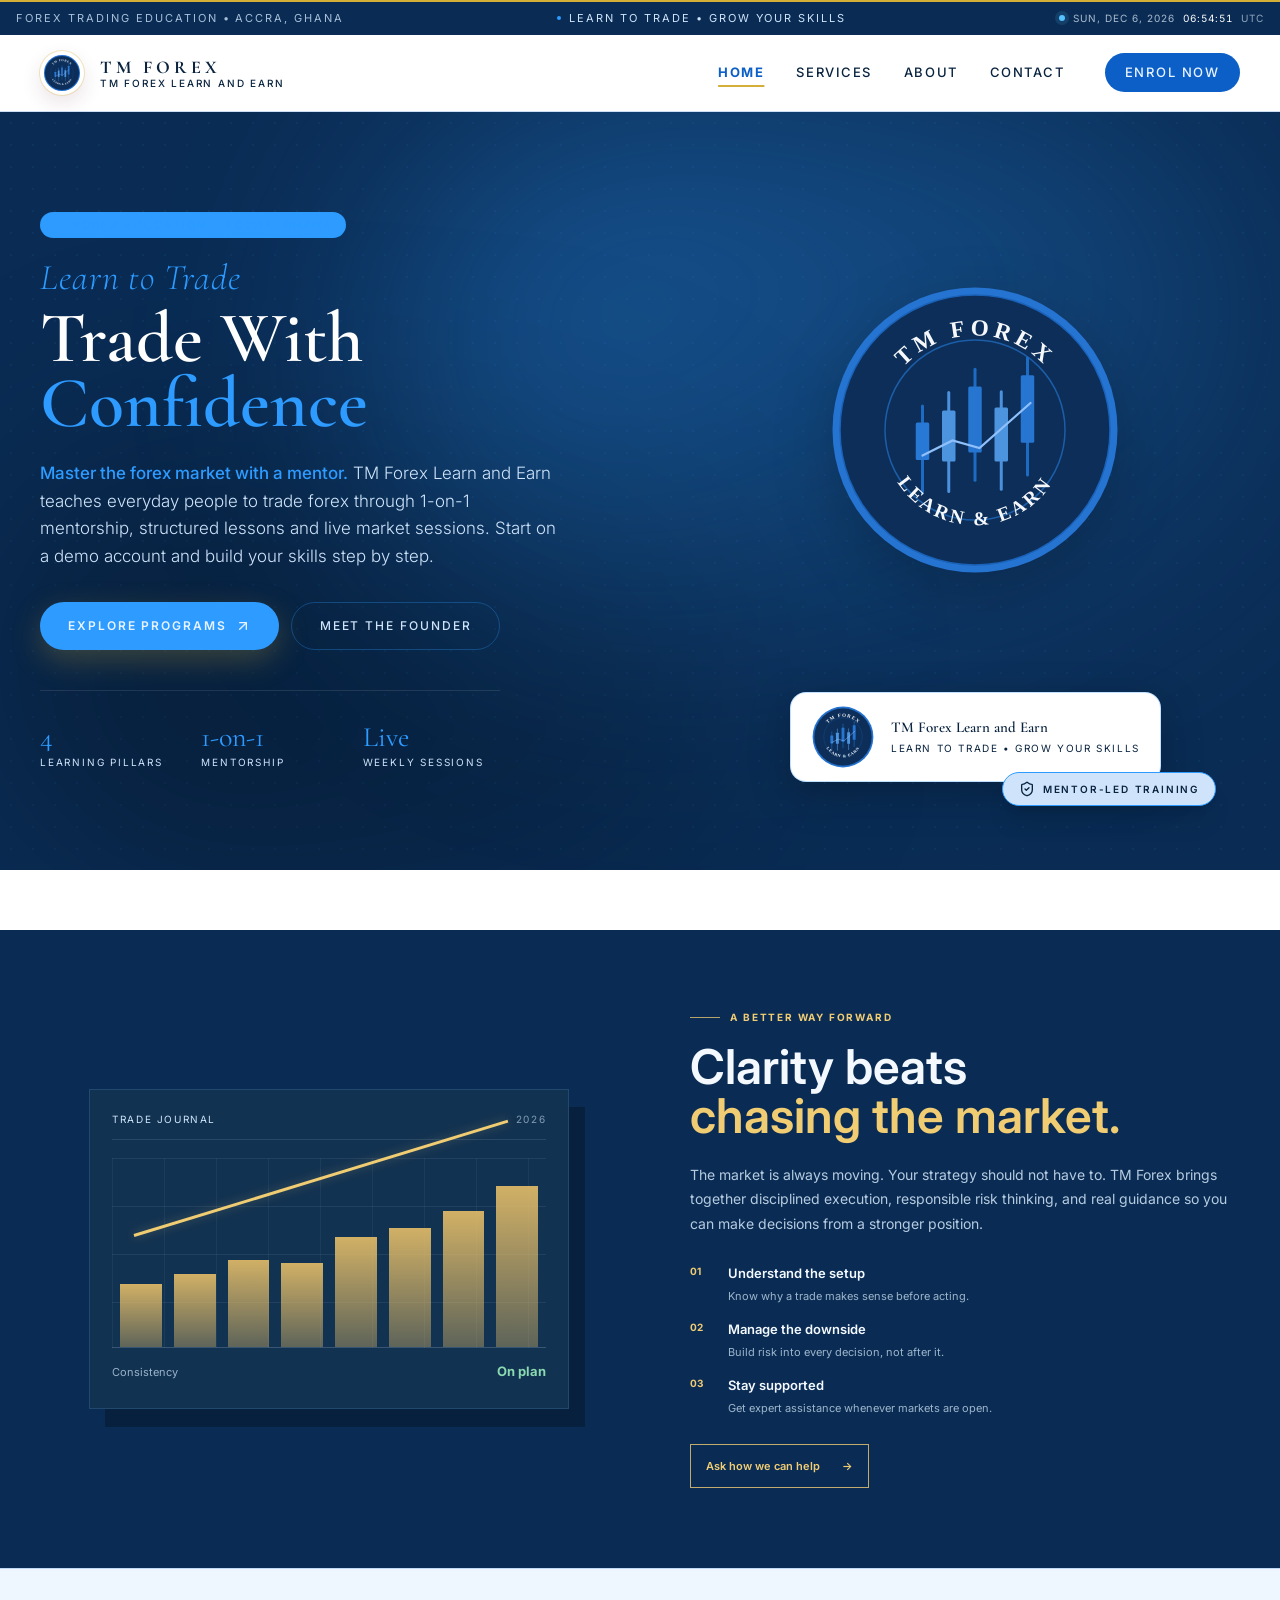
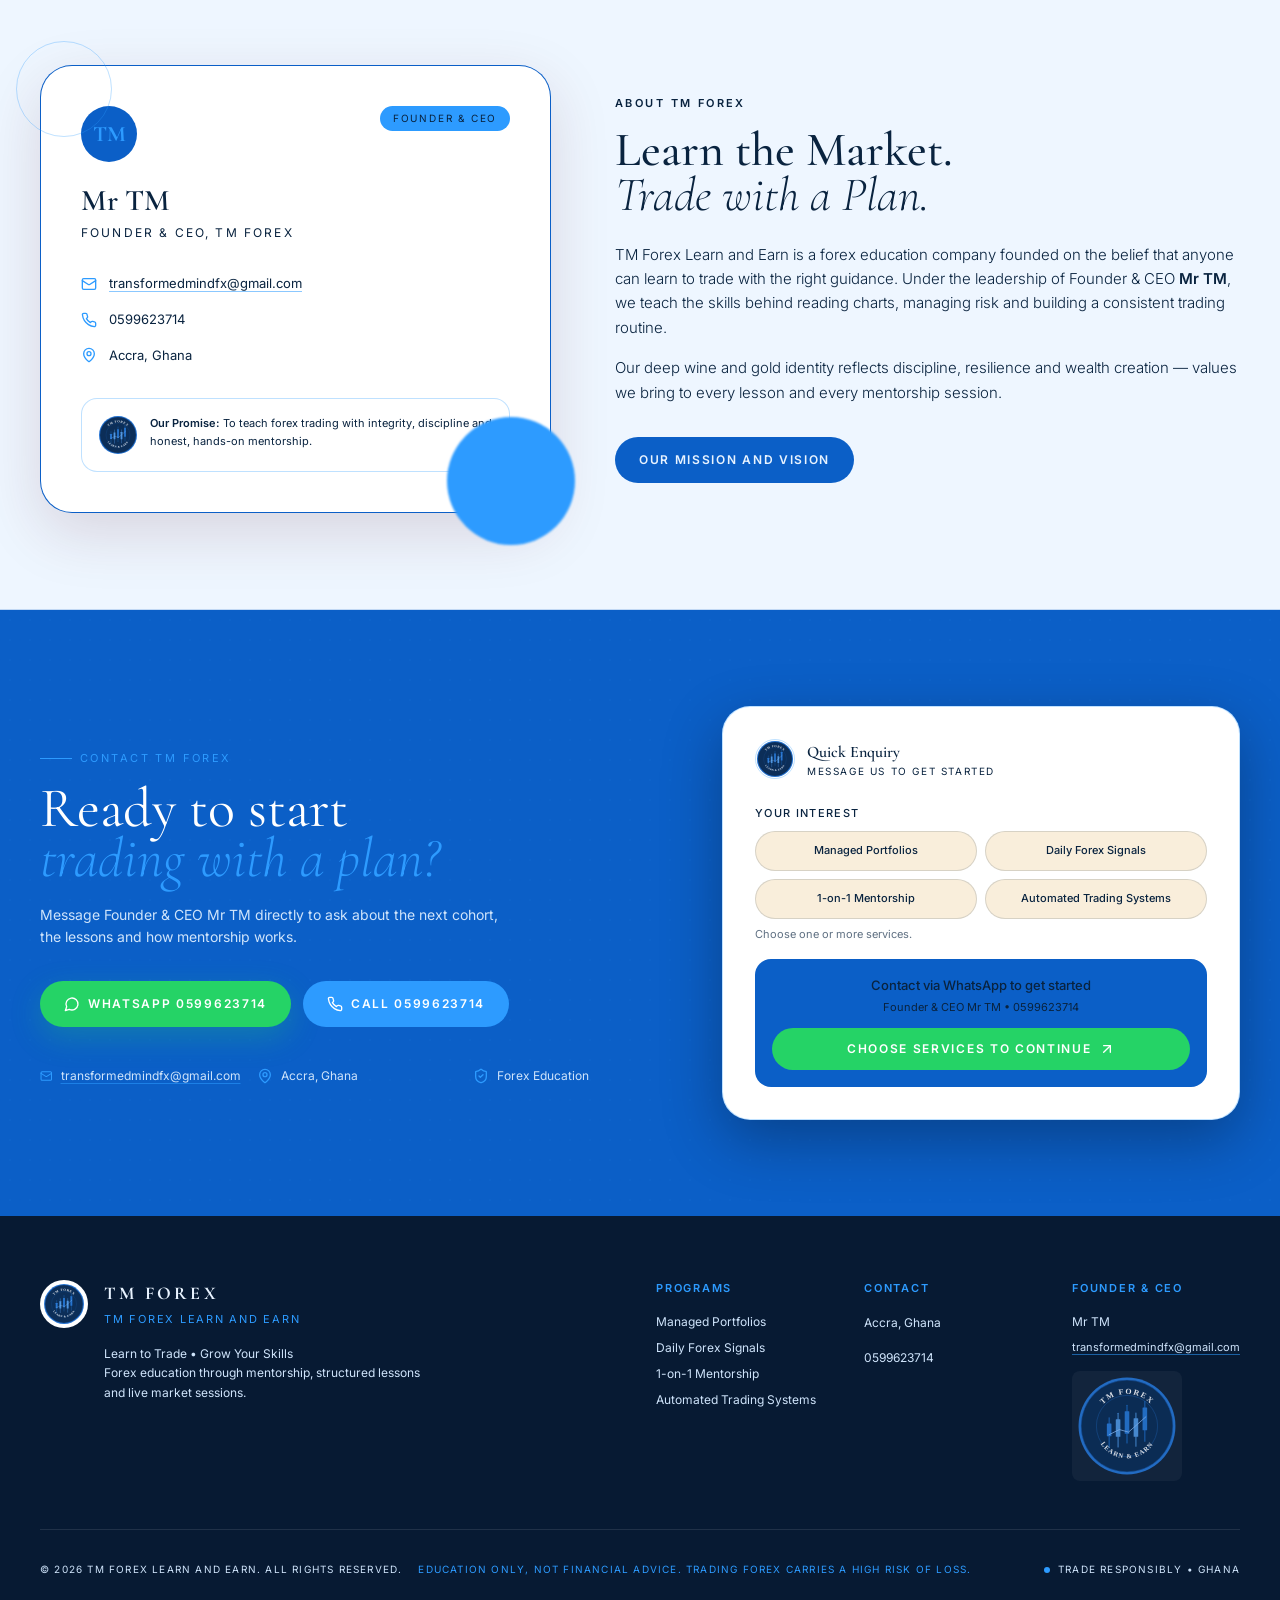
==== index.html @ 9e7fcdd7 "Add files via upload" ====
<!DOCTYPE html>
<html lang="en">
<head>
  <meta charset="UTF-8">
  <meta name="viewport" content="width=device-width, initial-scale=1">
  <title>TM Forex Learn and Earn | Forex Trading Education</title>
  <style>*,:after,:before{--tw-border-spacing-x:0;--tw-border-spacing-y:0;--tw-translate-x:0;--tw-translate-y:0;--tw-rotate:0;--tw-skew-x:0;--tw-skew-y:0;--tw-scale-x:1;--tw-scale-y:1;--tw-pan-x: ;--tw-pan-y: ;--tw-pinch-zoom: ;--tw-scroll-snap-strictness:proximity;--tw-gradient-from-position: ;--tw-gradient-via-position: ;--tw-gradient-to-position: ;--tw-ordinal: ;--tw-slashed-zero: ;--tw-numeric-figure: ;--tw-numeric-spacing: ;--tw-numeric-fraction: ;--tw-ring-inset: ;--tw-ring-offset-width:0px;--tw-ring-offset-color:#fff;--tw-ring-color:rgba(59,130,246,.5);--tw-ring-offset-shadow:0 0 #0000;--tw-ring-shadow:0 0 #0000;--tw-shadow:0 0 #0000;--tw-shadow-colored:0 0 #0000;--tw-blur: ;--tw-brightness: ;--tw-contrast: ;--tw-grayscale: ;--tw-hue-rotate: ;--tw-invert: ;--tw-saturate: ;--tw-sepia: ;--tw-drop-shadow: ;--tw-backdrop-blur: ;--tw-backdrop-brightness: ;--tw-backdrop-contrast: ;--tw-backdrop-grayscale: ;--tw-backdrop-hue-rotate: ;--tw-backdrop-invert: ;--tw-backdrop-opacity: ;--tw-backdrop-saturate: ;--tw-backdrop-sepia: ;--tw-contain-size: ;--tw-contain-layout: ;--tw-contain-paint: ;--tw-contain-style: }::backdrop{--tw-border-spacing-x:0;--tw-border-spacing-y:0;--tw-translate-x:0;--tw-translate-y:0;--tw-rotate:0;--tw-skew-x:0;--tw-skew-y:0;--tw-scale-x:1;--tw-scale-y:1;--tw-pan-x: ;--tw-pan-y: ;--tw-pinch-zoom: ;--tw-scroll-snap-strictness:proximity;--tw-gradient-from-position: ;--tw-gradient-via-position: ;--tw-gradient-to-position: ;--tw-ordinal: ;--tw-slashed-zero: ;--tw-numeric-figure: ;--tw-numeric-spacing: ;--tw-numeric-fraction: ;--tw-ring-inset: ;--tw-ring-offset-width:0px;--tw-ring-offset-color:#fff;--tw-ring-color:rgba(59,130,246,.5);--tw-ring-offset-shadow:0 0 #0000;--tw-ring-shadow:0 0 #0000;--tw-shadow:0 0 #0000;--tw-shadow-colored:0 0 #0000;--tw-blur: ;--tw-brightness: ;--tw-contrast: ;--tw-grayscale: ;--tw-hue-rotate: ;--tw-invert: ;--tw-saturate: ;--tw-sepia: ;--tw-drop-shadow: ;--tw-backdrop-blur: ;--tw-backdrop-brightness: ;--tw-backdrop-contrast: ;--tw-backdrop-grayscale: ;--tw-backdrop-hue-rotate: ;--tw-backdrop-invert: ;--tw-backdrop-opacity: ;--tw-backdrop-saturate: ;--tw-backdrop-sepia: ;--tw-contain-size: ;--tw-contain-layout: ;--tw-contain-paint: ;--tw-contain-style: }/*! tailwindcss v3.4.18 | MIT License | https://tailwindcss.com*/*,:after,:before{box-sizing:border-box;border:0 solid #e5e7eb}:after,:before{--tw-content:""}:host,html{line-height:1.5;-webkit-text-size-adjust:100%;-moz-tab-size:4;-o-tab-size:4;tab-size:4;font-family:ui-sans-serif,system-ui,sans-serif,Apple Color Emoji,Segoe UI Emoji,Segoe UI Symbol,Noto Color Emoji;font-feature-settings:normal;font-variation-settings:normal;-webkit-tap-highlight-color:transparent}body{line-height:inherit}hr{height:0;color:inherit;border-top-width:1px}abbr:where([title]){-webkit-text-decoration:underline dotted;text-decoration:underline dotted}h1,h2,h3,h4,h5,h6{font-size:inherit;font-weight:inherit}a{color:inherit;text-decoration:inherit}b,strong{font-weight:bolder}code,kbd,pre,samp{font-family:ui-monospace,SFMono-Regular,Menlo,Monaco,Consolas,Liberation Mono,Courier New,monospace;font-feature-settings:normal;font-variation-settings:normal;font-size:1em}small{font-size:80%}sub,sup{font-size:75%;line-height:0;position:relative;vertical-align:baseline}sub{bottom:-.25em}sup{top:-.5em}table{text-indent:0;border-color:inherit;border-collapse:collapse}button,input,optgroup,select,textarea{font-family:inherit;font-feature-settings:inherit;font-variation-settings:inherit;font-size:100%;font-weight:inherit;line-height:inherit;letter-spacing:inherit;color:inherit;margin:0;padding:0}button,select{text-transform:none}button,input:where([type=button]),input:where([type=reset]),input:where([type=submit]){-webkit-appearance:button;background-color:transparent;background-image:none}:-moz-focusring{outline:auto}:-moz-ui-invalid{box-shadow:none}progress{vertical-align:baseline}::-webkit-inner-spin-button,::-webkit-outer-spin-button{height:auto}[type=search]{-webkit-appearance:textfield;outline-offset:-2px}::-webkit-search-decoration{-webkit-appearance:none}::-webkit-file-upload-button{-webkit-appearance:button;font:inherit}summary{display:list-item}blockquote,dd,dl,figure,h1,h2,h3,h4,h5,h6,hr,p,pre{margin:0}fieldset{margin:0}fieldset,legend{padding:0}menu,ol,ul{list-style:none;margin:0;padding:0}dialog{padding:0}textarea{resize:vertical}input::-moz-placeholder,textarea::-moz-placeholder{opacity:1;color:#9ca3af}input::placeholder,textarea::placeholder{opacity:1;color:#9ca3af}[role=button],button{cursor:pointer}:disabled{cursor:default}audio,canvas,embed,iframe,img,object,svg,video{display:block;vertical-align:middle}img,video{max-width:100%;height:auto}[hidden]:where(:not([hidden=until-found])){display:none}.container{width:100%}@media (min-width:640px){.container{max-width:640px}}@media (min-width:768px){.container{max-width:768px}}@media (min-width:1024px){.container{max-width:1024px}}@media (min-width:1280px){.container{max-width:1280px}}@media (min-width:1536px){.container{max-width:1536px}}.pointer-events-none{pointer-events:none}.absolute{position:absolute}.relative{position:relative}.sticky{position:sticky}.inset-0{inset:0}.inset-\[18px\]{inset:18px}.inset-\[36px\]{inset:36px}.inset-\[56px\]{inset:56px}.inset-\[60px\]{inset:60px}.-bottom-6{bottom:-1.5rem}.-bottom-8{bottom:-2rem}.-left-6{left:-1.5rem}.-right-2{right:-.5rem}.-right-6{right:-1.5rem}.-top-6{top:-1.5rem}.bottom-0{bottom:0}.left-0{left:0}.right-0{right:0}.right-7{right:1.75rem}.top-0{top:0}.top-7{top:1.75rem}.z-50{z-index:50}.order-1{order:1}.order-2{order:2}.col-span-2{grid-column:span 2/span 2}.mx-auto{margin-left:auto;margin-right:auto}.mb-14{margin-bottom:3.5rem}.mb-3{margin-bottom:.75rem}.mb-4{margin-bottom:1rem}.mb-6{margin-bottom:1.5rem}.ml-2{margin-left:.5rem}.mt-0\.5{margin-top:.125rem}.mt-1{margin-top:.25rem}.mt-10{margin-top:2.5rem}.mt-12{margin-top:3rem}.mt-2{margin-top:.5rem}.mt-3{margin-top:.75rem}.mt-4{margin-top:1rem}.mt-5{margin-top:1.25rem}.mt-6{margin-top:1.5rem}.mt-8{margin-top:2rem}.mt-\[2px\]{margin-top:2px}.block{display:block}.inline-block{display:inline-block}.flex{display:flex}.inline-flex{display:inline-flex}.grid{display:grid}.hidden{display:none}.h-1{height:.25rem}.h-1\.5{height:.375rem}.h-10{height:2.5rem}.h-11{height:2.75rem}.h-12{height:3rem}.h-14{height:3.5rem}.h-24{height:6rem}.h-3{height:.75rem}.h-32{height:8rem}.h-4{height:1rem}.h-6{height:1.5rem}.h-8{height:2rem}.h-\[1\.5px\]{height:1.5px}.h-\[1px\]{height:1px}.h-\[300px\]{height:300px}.h-\[56px\]{height:56px}.h-\[60\%\]{height:60%}.h-\[64px\]{height:64px}.h-\[70\%\]{height:70%}.h-\[76px\]{height:76px}.h-auto{height:auto}.h-full{height:100%}.min-h-screen{min-height:100vh}.w-1{width:.25rem}.w-1\.5{width:.375rem}.w-10{width:2.5rem}.w-11{width:2.75rem}.w-12{width:3rem}.w-14{width:3.5rem}.w-24{width:6rem}.w-3{width:.75rem}.w-32{width:8rem}.w-4{width:1rem}.w-6{width:1.5rem}.w-8{width:2rem}.w-\[110px\]{width:110px}.w-\[300px\]{width:300px}.w-\[56px\]{width:56px}.w-\[60\%\]{width:60%}.w-\[64px\]{width:64px}.w-\[70\%\]{width:70%}.w-full{width:100%}.max-w-\[1280px\]{max-width:1280px}.max-w-\[320px\]{max-width:320px}.max-w-\[380px\]{max-width:380px}.max-w-\[460px\]{max-width:460px}.max-w-\[480px\]{max-width:480px}.max-w-\[520px\]{max-width:520px}.shrink-0{flex-shrink:0}.grow{flex-grow:1}.-translate-y-\[4px\]{--tw-translate-y:-4px}.-translate-y-\[4px\],.translate-y-\[4px\]{transform:translate(var(--tw-translate-x),var(--tw-translate-y)) rotate(var(--tw-rotate)) skewX(var(--tw-skew-x)) skewY(var(--tw-skew-y)) scaleX(var(--tw-scale-x)) scaleY(var(--tw-scale-y))}.translate-y-\[4px\]{--tw-translate-y:4px}.-rotate-45{--tw-rotate:-45deg}.-rotate-45,.rotate-45{transform:translate(var(--tw-translate-x),var(--tw-translate-y)) rotate(var(--tw-rotate)) skewX(var(--tw-skew-x)) skewY(var(--tw-skew-y)) scaleX(var(--tw-scale-x)) scaleY(var(--tw-scale-y))}.rotate-45{--tw-rotate:45deg}.transform{transform:translate(var(--tw-translate-x),var(--tw-translate-y)) rotate(var(--tw-rotate)) skewX(var(--tw-skew-x)) skewY(var(--tw-skew-y)) scaleX(var(--tw-scale-x)) scaleY(var(--tw-scale-y))}.grid-cols-1{grid-template-columns:repeat(1,minmax(0,1fr))}.grid-cols-2{grid-template-columns:repeat(2,minmax(0,1fr))}.grid-cols-3{grid-template-columns:repeat(3,minmax(0,1fr))}.flex-col{flex-direction:column}.flex-wrap{flex-wrap:wrap}.items-start{align-items:flex-start}.items-center{align-items:center}.justify-center{justify-content:center}.justify-between{justify-content:space-between}.gap-1{gap:.25rem}.gap-10{gap:2.5rem}.gap-12{gap:3rem}.gap-2{gap:.5rem}.gap-3{gap:.75rem}.gap-4{gap:1rem}.gap-5{gap:1.25rem}.gap-6{gap:1.5rem}.gap-8{gap:2rem}.gap-x-4{-moz-column-gap:1rem;column-gap:1rem}.gap-y-2{row-gap:.5rem}.space-y-2>:not([hidden])~:not([hidden]){--tw-space-y-reverse:0;margin-top:calc(.5rem*(1 - var(--tw-space-y-reverse)));margin-bottom:calc(.5rem*var(--tw-space-y-reverse))}.space-y-4>:not([hidden])~:not([hidden]){--tw-space-y-reverse:0;margin-top:calc(1rem*(1 - var(--tw-space-y-reverse)));margin-bottom:calc(1rem*var(--tw-space-y-reverse))}.overflow-hidden{overflow:hidden}.break-all{word-break:break-all}.rounded-\[16px\]{border-radius:16px}.rounded-\[28px\]{border-radius:28px}.rounded-\[31px\]{border-radius:31px}.rounded-\[32px\]{border-radius:32px}.rounded-\[8px\]{border-radius:8px}.rounded-full{border-radius:9999px}.border{border-width:1px}.border-y{border-top-width:1px}.border-b,.border-y{border-bottom-width:1px}.border-t{border-top-width:1px}.border-dashed{border-style:dashed}.border-\[\#5C1A2A\]\/10{border-color:rgba(92,26,42,.1)}.border-\[\#5C1A2A\]\/15{border-color:rgba(92,26,42,.15)}.border-\[\#5C1A2A\]\/5{border-color:rgba(92,26,42,.05)}.border-\[\#D4AF37\]\/10{border-color:rgba(212,175,55,.1)}.border-\[\#D4AF37\]\/15{border-color:rgba(212,175,55,.15)}.border-\[\#D4AF37\]\/20{border-color:rgba(212,175,55,.2)}.border-\[\#D4AF37\]\/30{border-color:rgba(212,175,55,.3)}.border-white\/10{border-color:hsla(0,0%,100%,.1)}.bg-\[\#14070A\]{--tw-bg-opacity:1;background-color:rgb(20 7 10/var(--tw-bg-opacity,1))}.bg-\[\#1A080C\]{--tw-bg-opacity:1;background-color:rgb(26 8 12/var(--tw-bg-opacity,1))}.bg-\[\#25D366\]{--tw-bg-opacity:1;background-color:rgb(37 211 102/var(--tw-bg-opacity,1))}.bg-\[\#5C1A2A\]{--tw-bg-opacity:1;background-color:rgb(92 26 42/var(--tw-bg-opacity,1))}.bg-\[\#5C1A2A\]\/\[0\.04\]{background-color:rgba(92,26,42,.04)}.bg-\[\#D4AF37\]{--tw-bg-opacity:1;background-color:rgb(212 175 55/var(--tw-bg-opacity,1))}.bg-\[\#D4AF37\]\/10{background-color:rgba(212,175,55,.1)}.bg-\[\#D4AF37\]\/15{background-color:rgba(212,175,55,.15)}.bg-\[\#F9EEDB\]{--tw-bg-opacity:1;background-color:rgb(249 238 219/var(--tw-bg-opacity,1))}.bg-\[\#F9EEDB\]\/60{background-color:hsla(38,71%,92%,.6)}.bg-\[\#FFFBF5\]{--tw-bg-opacity:1;background-color:rgb(255 251 245/var(--tw-bg-opacity,1))}.bg-\[\#FFFBF5\]\/90{background-color:rgba(255,251,245,.9)}.bg-transparent{background-color:transparent}.bg-white{--tw-bg-opacity:1;background-color:rgb(255 255 255/var(--tw-bg-opacity,1))}.bg-white\/5{background-color:hsla(0,0%,100%,.05)}.bg-gradient-to-b{background-image:linear-gradient(to bottom,var(--tw-gradient-stops))}.bg-gradient-to-br{background-image:linear-gradient(to bottom right,var(--tw-gradient-stops))}.bg-gradient-to-r{background-image:linear-gradient(to right,var(--tw-gradient-stops))}.bg-gradient-to-tr{background-image:linear-gradient(to top right,var(--tw-gradient-stops))}.from-\[\#D4AF37\]\/20{--tw-gradient-from:rgba(212,175,55,.2) var(--tw-gradient-from-position);--tw-gradient-to:rgba(212,175,55,0) var(--tw-gradient-to-position);--tw-gradient-stops:var(--tw-gradient-from),var(--tw-gradient-to)}.from-\[\#D4AF37\]\/50{--tw-gradient-from:rgba(212,175,55,.5) var(--tw-gradient-from-position);--tw-gradient-to:rgba(212,175,55,0) var(--tw-gradient-to-position);--tw-gradient-stops:var(--tw-gradient-from),var(--tw-gradient-to)}.from-black\/40{--tw-gradient-from:rgba(0,0,0,.4) var(--tw-gradient-from-position);--tw-gradient-to:transparent var(--tw-gradient-to-position);--tw-gradient-stops:var(--tw-gradient-from),var(--tw-gradient-to)}.via-\[\#5C1A2A\]\/10{--tw-gradient-to:rgba(92,26,42,0) var(--tw-gradient-to-position);--tw-gradient-stops:var(--tw-gradient-from),rgba(92,26,42,.1) var(--tw-gradient-via-position),var(--tw-gradient-to)}.to-\[\#D4AF37\]\/5{--tw-gradient-to:rgba(212,175,55,.05) var(--tw-gradient-to-position)}.to-transparent{--tw-gradient-to:transparent var(--tw-gradient-to-position)}.object-contain{-o-object-fit:contain;object-fit:contain}.p-1{padding:.25rem}.p-4{padding:1rem}.p-5{padding:1.25rem}.p-6{padding:1.5rem}.p-7{padding:1.75rem}.p-8{padding:2rem}.p-\[1px\]{padding:1px}.p-\[3px\]{padding:3px}.px-3{padding-left:.75rem;padding-right:.75rem}.px-4{padding-left:1rem;padding-right:1rem}.px-5{padding-left:1.25rem;padding-right:1.25rem}.px-6{padding-left:1.5rem;padding-right:1.5rem}.px-7{padding-left:1.75rem;padding-right:1.75rem}.py-1{padding-top:.25rem;padding-bottom:.25rem}.py-1\.5{padding-top:.375rem;padding-bottom:.375rem}.py-12{padding-top:3rem;padding-bottom:3rem}.py-16{padding-top:4rem;padding-bottom:4rem}.py-2{padding-top:.5rem;padding-bottom:.5rem}.py-2\.5{padding-top:.625rem;padding-bottom:.625rem}.py-20{padding-top:5rem;padding-bottom:5rem}.py-3{padding-top:.75rem;padding-bottom:.75rem}.py-3\.5{padding-top:.875rem;padding-bottom:.875rem}.py-6{padding-top:1.5rem;padding-bottom:1.5rem}.pt-2{padding-top:.5rem}.pt-8{padding-top:2rem}.text-left{text-align:left}.text-center{text-align:center}.font-\[Inter\]{font-family:Inter}.text-\[10px\]{font-size:10px}.text-\[11px\]{font-size:11px}.text-\[12px\]{font-size:12px}.text-\[13px\]{font-size:13px}.text-\[14px\]{font-size:14px}.text-\[15px\]{font-size:15px}.text-\[18px\]{font-size:18px}.text-\[20px\]{font-size:20px}.text-\[22px\]{font-size:22px}.text-\[26px\]{font-size:26px}.text-\[28px\]{font-size:28px}.text-\[30px\]{font-size:30px}.text-\[36px\]{font-size:36px}.text-\[38px\]{font-size:38px}.text-\[40px\]{font-size:40px}.text-\[44px\]{font-size:44px}.font-bold{font-weight:700}.font-light{font-weight:300}.font-medium{font-weight:500}.font-semibold{font-weight:600}.uppercase{text-transform:uppercase}.italic{font-style:italic}.leading-\[0\.95\]{line-height:.95}.leading-\[0\.9\]{line-height:.9}.leading-none{line-height:1}.leading-relaxed{line-height:1.625}.leading-tight{line-height:1.25}.tracking-\[0\.04em\]{letter-spacing:.04em}.tracking-\[0\.08em\]{letter-spacing:.08em}.tracking-\[0\.12em\]{letter-spacing:.12em}.tracking-\[0\.14em\]{letter-spacing:.14em}.tracking-\[0\.16em\]{letter-spacing:.16em}.tracking-\[0\.18em\]{letter-spacing:.18em}.tracking-\[0\.22em\]{letter-spacing:.22em}.tracking-wide{letter-spacing:.025em}.text-\[\#2B1116\]{--tw-text-opacity:1;color:rgb(43 17 22/var(--tw-text-opacity,1))}.text-\[\#5C1A2A\]{--tw-text-opacity:1;color:rgb(92 26 42/var(--tw-text-opacity,1))}.text-\[\#5C1A2A\]\/50{color:rgba(92,26,42,.5)}.text-\[\#5C1A2A\]\/60{color:rgba(92,26,42,.6)}.text-\[\#5C1A2A\]\/70{color:rgba(92,26,42,.7)}.text-\[\#5C1A2A\]\/80{color:rgba(92,26,42,.8)}.text-\[\#8A5A3A\]{--tw-text-opacity:1;color:rgb(138 90 58/var(--tw-text-opacity,1))}.text-\[\#D4AF37\]{--tw-text-opacity:1;color:rgb(212 175 55/var(--tw-text-opacity,1))}.text-\[\#E8D5B0\]{--tw-text-opacity:1;color:rgb(232 213 176/var(--tw-text-opacity,1))}.text-\[\#EADCC2\]{--tw-text-opacity:1;color:rgb(234 220 194/var(--tw-text-opacity,1))}.text-\[\#EADCC2\]\/60{color:hsla(39,49%,84%,.6)}.text-\[\#EADCC2\]\/70{color:hsla(39,49%,84%,.7)}.text-\[\#EADCC2\]\/80{color:hsla(39,49%,84%,.8)}.text-\[\#F5E6C8\]{--tw-text-opacity:1;color:rgb(245 230 200/var(--tw-text-opacity,1))}.text-\[\#FFFAF0\]{--tw-text-opacity:1;color:rgb(255 250 240/var(--tw-text-opacity,1))}.text-white{--tw-text-opacity:1;color:rgb(255 255 255/var(--tw-text-opacity,1))}.opacity-0{opacity:0}.opacity-80{opacity:.8}.opacity-90{opacity:.9}.opacity-\[0\.06\]{opacity:.06}.opacity-\[0\.07\]{opacity:.07}.shadow-\[0_0_0_1px_rgba\(212\2c 175\2c 55\2c 0\.3\)\2c 0_8px_20px_rgba\(92\2c 26\2c 42\2c 0\.12\)\]{--tw-shadow:0 0 0 1px rgba(212,175,55,.3),0 8px 20px rgba(92,26,42,.12);--tw-shadow-colored:0 0 0 1px var(--tw-shadow-color),0 8px 20px var(--tw-shadow-color);box-shadow:var(--tw-ring-offset-shadow,0 0 #0000),var(--tw-ring-shadow,0 0 #0000),var(--tw-shadow)}.shadow-\[0_10px_30px_rgba\(212\2c 175\2c 55\2c 0\.25\)\]{--tw-shadow:0 10px 30px rgba(212,175,55,.25);--tw-shadow-colored:0 10px 30px var(--tw-shadow-color);box-shadow:var(--tw-ring-offset-shadow,0 0 #0000),var(--tw-ring-shadow,0 0 #0000),var(--tw-shadow)}.shadow-\[0_10px_30px_rgba\(37\2c 211\2c 102\2c 0\.25\)\]{--tw-shadow:0 10px 30px rgba(37,211,102,.25);--tw-shadow-colored:0 10px 30px var(--tw-shadow-color);box-shadow:var(--tw-ring-offset-shadow,0 0 #0000),var(--tw-ring-shadow,0 0 #0000),var(--tw-shadow)}.shadow-\[0_12px_40px_rgba\(0\2c 0\2c 0\2c 0\.25\)\]{--tw-shadow:0 12px 40px rgba(0,0,0,.25);--tw-shadow-colored:0 12px 40px var(--tw-shadow-color);box-shadow:var(--tw-ring-offset-shadow,0 0 #0000),var(--tw-ring-shadow,0 0 #0000),var(--tw-shadow)}.shadow-\[0_20px_60px_rgba\(0\2c 0\2c 0\2c 0\.3\)\]{--tw-shadow:0 20px 60px rgba(0,0,0,.3);--tw-shadow-colored:0 20px 60px var(--tw-shadow-color);box-shadow:var(--tw-ring-offset-shadow,0 0 #0000),var(--tw-ring-shadow,0 0 #0000),var(--tw-shadow)}.shadow-\[0_20px_60px_rgba\(92\2c 26\2c 42\2c 0\.15\)\]{--tw-shadow:0 20px 60px rgba(92,26,42,.15);--tw-shadow-colored:0 20px 60px var(--tw-shadow-color);box-shadow:var(--tw-ring-offset-shadow,0 0 #0000),var(--tw-ring-shadow,0 0 #0000),var(--tw-shadow)}.shadow-\[0_20px_80px_rgba\(0\2c 0\2c 0\2c 0\.4\)\2c inset_0_0_0_1px_rgba\(212\2c 175\2c 55\2c 0\.3\)\]{--tw-shadow:0 20px 80px rgba(0,0,0,.4),inset 0 0 0 1px rgba(212,175,55,.3);--tw-shadow-colored:0 20px 80px var(--tw-shadow-color),inset 0 0 0 1px var(--tw-shadow-color);box-shadow:var(--tw-ring-offset-shadow,0 0 #0000),var(--tw-ring-shadow,0 0 #0000),var(--tw-shadow)}.shadow-\[0_8px_20px_rgba\(92\2c 26\2c 42\2c 0\.2\)\]{--tw-shadow:0 8px 20px rgba(92,26,42,.2);--tw-shadow-colored:0 8px 20px var(--tw-shadow-color)}.shadow-\[0_8px_20px_rgba\(92\2c 26\2c 42\2c 0\.2\)\],.shadow-xl{box-shadow:var(--tw-ring-offset-shadow,0 0 #0000),var(--tw-ring-shadow,0 0 #0000),var(--tw-shadow)}.shadow-xl{--tw-shadow:0 20px 25px -5px rgba(0,0,0,.1),0 8px 10px -6px rgba(0,0,0,.1);--tw-shadow-colored:0 20px 25px -5px var(--tw-shadow-color),0 8px 10px -6px var(--tw-shadow-color)}.ring{--tw-ring-offset-shadow:var(--tw-ring-inset) 0 0 0 var(--tw-ring-offset-width) var(--tw-ring-offset-color);--tw-ring-shadow:var(--tw-ring-inset) 0 0 0 calc(3px + var(--tw-ring-offset-width)) var(--tw-ring-color);box-shadow:var(--tw-ring-offset-shadow),var(--tw-ring-shadow),var(--tw-shadow,0 0 #0000)}.blur-\[100px\]{--tw-blur:blur(100px)}.blur-\[100px\],.blur-\[120px\]{filter:var(--tw-blur) var(--tw-brightness) var(--tw-contrast) var(--tw-grayscale) var(--tw-hue-rotate) var(--tw-invert) var(--tw-saturate) var(--tw-sepia) var(--tw-drop-shadow)}.blur-\[120px\]{--tw-blur:blur(120px)}.blur-\[1px\]{--tw-blur:blur(1px)}.blur-\[1px\],.blur-\[2px\]{filter:var(--tw-blur) var(--tw-brightness) var(--tw-contrast) var(--tw-grayscale) var(--tw-hue-rotate) var(--tw-invert) var(--tw-saturate) var(--tw-sepia) var(--tw-drop-shadow)}.blur-\[2px\]{--tw-blur:blur(2px)}.drop-shadow-\[0_8px_20px_rgba\(92\2c 26\2c 42\2c 0\.15\)\]{--tw-drop-shadow:drop-shadow(0 8px 20px rgba(92,26,42,.15));filter:var(--tw-blur) var(--tw-brightness) var(--tw-contrast) var(--tw-grayscale) var(--tw-hue-rotate) var(--tw-invert) var(--tw-saturate) var(--tw-sepia) var(--tw-drop-shadow)}.backdrop-blur-xl{--tw-backdrop-blur:blur(24px);backdrop-filter:var(--tw-backdrop-blur) var(--tw-backdrop-brightness) var(--tw-backdrop-contrast) var(--tw-backdrop-grayscale) var(--tw-backdrop-hue-rotate) var(--tw-backdrop-invert) var(--tw-backdrop-opacity) var(--tw-backdrop-saturate) var(--tw-backdrop-sepia)}.transition{transition-property:color,background-color,border-color,text-decoration-color,fill,stroke,opacity,box-shadow,transform,filter,backdrop-filter;transition-timing-function:cubic-bezier(.4,0,.2,1);transition-duration:.15s}.transition-all{transition-property:all;transition-timing-function:cubic-bezier(.4,0,.2,1);transition-duration:.15s}.duration-500{transition-duration:.5s}#root,body,html{min-height:100%}body{margin:0;font-family:Inter,ui-sans-serif,system-ui,-apple-system,BlinkMacSystemFont,Segoe UI,sans-serif}[role=button]:not([aria-disabled=true]),button:not(:disabled),label[for],select:not(:disabled),summary{cursor:pointer}.selection\:bg-\[\#D4AF37\]\/30 ::-moz-selection{background-color:rgba(212,175,55,.3)}.selection\:bg-\[\#D4AF37\]\/30 ::selection{background-color:rgba(212,175,55,.3)}.selection\:text-\[\#5C1A2A\] ::-moz-selection{--tw-text-opacity:1;color:rgb(92 26 42/var(--tw-text-opacity,1))}.selection\:text-\[\#5C1A2A\] ::selection{--tw-text-opacity:1;color:rgb(92 26 42/var(--tw-text-opacity,1))}.selection\:bg-\[\#D4AF37\]\/30::-moz-selection{background-color:rgba(212,175,55,.3)}.selection\:bg-\[\#D4AF37\]\/30::selection{background-color:rgba(212,175,55,.3)}.selection\:text-\[\#5C1A2A\]::-moz-selection{--tw-text-opacity:1;color:rgb(92 26 42/var(--tw-text-opacity,1))}.selection\:text-\[\#5C1A2A\]::selection{--tw-text-opacity:1;color:rgb(92 26 42/var(--tw-text-opacity,1))}.hover\:border-\[\#D4AF37\]\/40:hover{border-color:rgba(212,175,55,.4)}.hover\:border-\[\#D4AF37\]\/60:hover{border-color:rgba(212,175,55,.6)}.hover\:bg-\[\#20bd5a\]:hover{--tw-bg-opacity:1;background-color:rgb(32 189 90/var(--tw-bg-opacity,1))}.hover\:bg-\[\#3F1220\]:hover{--tw-bg-opacity:1;background-color:rgb(63 18 32/var(--tw-bg-opacity,1))}.hover\:bg-\[\#E6C45A\]:hover{--tw-bg-opacity:1;background-color:rgb(230 196 90/var(--tw-bg-opacity,1))}.hover\:text-\[\#5C1A2A\]:hover{--tw-text-opacity:1;color:rgb(92 26 42/var(--tw-text-opacity,1))}.hover\:text-white:hover{--tw-text-opacity:1;color:rgb(255 255 255/var(--tw-text-opacity,1))}.hover\:shadow-\[0_24px_60px_rgba\(92\2c 26\2c 42\2c 0\.08\)\]:hover{--tw-shadow:0 24px 60px rgba(92,26,42,.08);--tw-shadow-colored:0 24px 60px var(--tw-shadow-color);box-shadow:var(--tw-ring-offset-shadow,0 0 #0000),var(--tw-ring-shadow,0 0 #0000),var(--tw-shadow)}.group:hover .group-hover\:bg-\[\#5C1A2A\]{--tw-bg-opacity:1;background-color:rgb(92 26 42/var(--tw-bg-opacity,1))}.group:hover .group-hover\:text-\[\#D4AF37\]{--tw-text-opacity:1;color:rgb(212 175 55/var(--tw-text-opacity,1))}@media (min-width:640px){.sm\:grid-cols-3{grid-template-columns:repeat(3,minmax(0,1fr))}}@media (min-width:768px){.md\:right-6{right:1.5rem}.md\:order-1{order:1}.md\:order-2{order:2}.md\:col-span-1{grid-column:span 1/span 1}.md\:mt-8{margin-top:2rem}.md\:flex{display:flex}.md\:hidden{display:none}.md\:h-\[460px\]{height:460px}.md\:w-\[460px\]{width:460px}.md\:grid-cols-2{grid-template-columns:repeat(2,minmax(0,1fr))}.md\:grid-cols-3{grid-template-columns:repeat(3,minmax(0,1fr))}.md\:grid-cols-\[0\.9fr_1\.1fr\]{grid-template-columns:.9fr 1.1fr}.md\:grid-cols-\[1\.1fr_0\.9fr\]{grid-template-columns:1.1fr .9fr}.md\:flex-row{flex-direction:row}.md\:items-end{align-items:flex-end}.md\:gap-16{gap:4rem}.md\:gap-6{gap:1.5rem}.md\:gap-8{gap:2rem}.md\:p-10{padding:2.5rem}.md\:p-8{padding:2rem}.md\:p-9{padding:2.25rem}.md\:px-10{padding-left:2.5rem;padding-right:2.5rem}.md\:py-16{padding-top:4rem;padding-bottom:4rem}.md\:py-24{padding-top:6rem;padding-bottom:6rem}.md\:py-28{padding-top:7rem;padding-bottom:7rem}.md\:py-\[88px\]{padding-top:88px;padding-bottom:88px}.md\:text-\[17px\]{font-size:17px}.md\:text-\[36px\]{font-size:36px}.md\:text-\[48px\]{font-size:48px}.md\:text-\[52px\]{font-size:52px}.md\:text-\[56px\]{font-size:56px}.md\:text-\[72px\]{font-size:72px}}</style>
  <link rel="stylesheet" href="tm-forex-learn-and-earn.css">
</head>
<body>
  <div id="root"></div>
  
  <script type="module">var lz=Object.create;var{getPrototypeOf:zz,defineProperty:Yf,getOwnPropertyNames:cz}=Object;var oz=Object.prototype.hasOwnProperty;var Xe=(e,n,t)=>{t=e!=null?lz(zz(e)):{};let r=n||!e||!e.__esModule?Yf(t,"default",{value:e,enumerable:!0}):t;for(let f of cz(e))if(!oz.call(r,f))Yf(r,f,{get:()=>e[f],enumerable:!0});return r};var kr=(e,n)=>()=>(n||e((n={exports:{}}).exports,n),n.exports);var Ez=(e,n)=>{for(var t in n)Yf(e,t,{get:n[t],enumerable:!0,configurable:!0,set:(r)=>n[t]=()=>r})};var Iz=(e,n)=>()=>(e&&(n=e(e=0)),n);var an=kr((Jz)=>{var at=Symbol.for("react.element"),Pz=Symbol.for("react.portal"),Az=Symbol.for("react.fragment"),dz=Symbol.for("react.strict_mode"),sz=Symbol.for("react.profiler"),az=Symbol.for("react.provider"),Rz=Symbol.for("react.context"),kz=Symbol.for("react.forward_ref"),Sz=Symbol.for("react.suspense"),Oz=Symbol.for("react.memo"),xz=Symbol.for("react.lazy"),A3=Symbol.iterator;function pz(e){if(e===null||typeof e!=="object")return null;return e=A3&&e[A3]||e["@@iterator"],typeof e==="function"?e:null}var a3={isMounted:function(){return!1},enqueueForceUpdate:function(){},enqueueReplaceState:function(){},enqueueSetState:function(){}},R3=Object.assign,k3={};function Zn(e,n,t){this.props=e,this.context=n,this.refs=k3,this.updater=t||a3}Zn.prototype.isReactComponent={};Zn.prototype.setState=function(e,n){if(typeof e!=="object"&&typeof e!=="function"&&e!=null)throw Error("setState(...): takes an object of state variables to update or a function which returns an object of state variables.");this.updater.enqueueSetState(this,e,n,"setState")};Zn.prototype.forceUpdate=function(e){this.updater.enqueueForceUpdate(this,e,"forceUpdate")};function S3(){}S3.prototype=Zn.prototype;function bf(e,n,t){this.props=e,this.context=n,this.refs=k3,this.updater=t||a3}var Df=bf.prototype=new S3;Df.constructor=bf;R3(Df,Zn.prototype);Df.isPureReactComponent=!0;var d3=Array.isArray,O3=Object.prototype.hasOwnProperty,qf={current:null},x3={key:!0,ref:!0,__self:!0,__source:!0};function p3(e,n,t){var r,f={},i=null,u=null;if(n!=null)for(r in n.ref!==void 0&&(u=n.ref),n.key!==void 0&&(i=""+n.key),n)O3.call(n,r)&&!x3.hasOwnProperty(r)&&(f[r]=n[r]);var v=arguments.length-2;if(v===1)f.children=t;else if(1<v){for(var l=Array(v),c=0;c<v;c++)l[c]=arguments[c+2];f.children=l}if(e&&e.defaultProps)for(r in v=e.defaultProps,v)f[r]===void 0&&(f[r]=v[r]);return{$$typeof:at,type:e,key:i,ref:u,props:f,_owner:qf.current}}function Cz(e,n){return{$$typeof:at,type:e.type,key:n,ref:e.ref,props:e.props,_owner:e._owner}}function wf(e){return typeof e==="object"&&e!==null&&e.$$typeof===at}function jz(e){var n={"=":"=0",":":"=2"};return"$"+e.replace(/[=:]/g,function(t){return n[t]})}var s3=/\/+/g;function Vf(e,n){return typeof e==="object"&&e!==null&&e.key!=null?jz(""+e.key):n.toString(36)}function Or(e,n,t,r,f){var i=typeof e;if(i==="undefined"||i==="boolean")e=null;var u=!1;if(e===null)u=!0;else switch(i){case"string":case"number":u=!0;break;case"object":switch(e.$$typeof){case at:case Pz:u=!0}}if(u)return u=e,f=f(u),e=r===""?"."+Vf(u,0):r,d3(f)?(t="",e!=null&&(t=e.replace(s3,"$&/")+"/"),Or(f,n,t,"",function(c){return c})):f!=null&&(wf(f)&&(f=Cz(f,t+(!f.key||u&&u.key===f.key?"":(""+f.key).replace(s3,"$&/")+"/")+e)),n.push(f)),1;if(u=0,r=r===""?".":r+":",d3(e))for(var v=0;v<e.length;v++){i=e[v];var l=r+Vf(i,v);u+=Or(i,n,t,l,f)}else if(l=pz(e),typeof l==="function")for(e=l.call(e),v=0;!(i=e.next()).done;)i=i.value,l=r+Vf(i,v++),u+=Or(i,n,t,l,f);else if(i==="object")throw n=String(e),Error("Objects are not valid as a React child (found: "+(n==="[object Object]"?"object with keys {"+Object.keys(e).join(", ")+"}":n)+"). If you meant to render a collection of children, use an array instead.");return u}function Sr(e,n,t){if(e==null)return e;var r=[],f=0;return Or(e,r,"","",function(i){return n.call(t,i,f++)}),r}function gz(e){if(e._status===-1){var n=e._result;n=n(),n.then(function(t){if(e._status===0||e._status===-1)e._status=1,e._result=t},function(t){if(e._status===0||e._status===-1)e._status=2,e._result=t}),e._status===-1&&(e._status=0,e._result=n)}if(e._status===1)return e._result.default;throw e._result}var re={current:null},xr={transition:null},Qz={ReactCurrentDispatcher:re,ReactCurrentBatchConfig:xr,ReactCurrentOwner:qf};function C3(){throw Error("act(...) is not supported in production builds of React.")}Jz.Children={map:Sr,forEach:function(e,n,t){Sr(e,function(){n.apply(this,arguments)},t)},count:function(e){var n=0;return Sr(e,function(){n++}),n},toArray:function(e){return Sr(e,function(n){return n})||[]},only:function(e){if(!wf(e))throw Error("React.Children.only expected to receive a single React element child.");return e}};Jz.Component=Zn;Jz.Fragment=Az;Jz.Profiler=sz;Jz.PureComponent=bf;Jz.StrictMode=dz;Jz.Suspense=Sz;Jz.__SECRET_INTERNALS_DO_NOT_USE_OR_YOU_WILL_BE_FIRED=Qz;Jz.act=C3;Jz.cloneElement=function(e,n,t){if(e===null||e===void 0)throw Error("React.cloneElement(...): The argument must be a React element, but you passed "+e+".");var r=R3({},e.props),f=e.key,i=e.ref,u=e._owner;if(n!=null){if(n.ref!==void 0&&(i=n.ref,u=qf.current),n.key!==void 0&&(f=""+n.key),e.type&&e.type.defaultProps)var v=e.type.defaultProps;for(l in n)O3.call(n,l)&&!x3.hasOwnProperty(l)&&(r[l]=n[l]===void 0&&v!==void 0?v[l]:n[l])}var l=arguments.length-2;if(l===1)r.children=t;else if(1<l){v=Array(l);for(var c=0;c<l;c++)v[c]=arguments[c+2];r.children=v}return{$$typeof:at,type:e.type,key:f,ref:i,props:r,_owner:u}};Jz.createContext=function(e){return e={$$typeof:Rz,_currentValue:e,_currentValue2:e,_threadCount:0,Provider:null,Consumer:null,_defaultValue:null,_globalName:null},e.Provider={$$typeof:az,_context:e},e.Consumer=e};Jz.createElement=p3;Jz.createFactory=function(e){var n=p3.bind(null,e);return n.type=e,n};Jz.createRef=function(){return{current:null}};Jz.forwardRef=function(e){return{$$typeof:kz,render:e}};Jz.isValidElement=wf;Jz.lazy=function(e){return{$$typeof:xz,_payload:{_status:-1,_result:e},_init:gz}};Jz.memo=function(e,n){return{$$typeof:Oz,type:e,compare:n===void 0?null:n}};Jz.startTransition=function(e){var n=xr.transition;xr.transition={};try{e()}finally{xr.transition=n}};Jz.unstable_act=C3;Jz.useCallback=function(e,n){return re.current.useCallback(e,n)};Jz.useContext=function(e){return re.current.useContext(e)};Jz.useDebugValue=function(){};Jz.useDeferredValue=function(e){return re.current.useDeferredValue(e)};Jz.useEffect=function(e,n){return re.current.useEffect(e,n)};Jz.useId=function(){return re.current.useId()};Jz.useImperativeHandle=function(e,n,t){return re.current.useImperativeHandle(e,n,t)};Jz.useInsertionEffect=function(e,n){return re.current.useInsertionEffect(e,n)};Jz.useLayoutEffect=function(e,n){return re.current.useLayoutEffect(e,n)};Jz.useMemo=function(e,n){return re.current.useMemo(e,n)};Jz.useReducer=function(e,n,t){return re.current.useReducer(e,n,t)};Jz.useRef=function(e){return re.current.useRef(e)};Jz.useState=function(e){return re.current.useState(e)};Jz.useSyncExternalStore=function(e,n,t){return re.current.useSyncExternalStore(e,n,t)};Jz.useTransition=function(){return re.current.useTransition()};Jz.version="18.3.1"});var B3=kr((I9)=>{function _f(e,n){var t=e.length;e.push(n);e:for(;0<t;){var r=t-1>>>1,f=e[r];if(0<pr(f,n))e[r]=n,e[t]=f,t=r;else break e}}function xe(e){return e.length===0?null:e[0]}function Qr(e){if(e.length===0)return null;var n=e[0],t=e.pop();if(t!==n){e[0]=t;e:for(var r=0,f=e.length,i=f>>>1;r<i;){var u=2*(r+1)-1,v=e[u],l=u+1,c=e[l];if(0>pr(v,t))l<f&&0>pr(c,v)?(e[r]=c,e[l]=t,r=l):(e[r]=v,e[u]=t,r=u);else if(l<f&&0>pr(c,t))e[r]=c,e[l]=t,r=l;else break e}}return n}function pr(e,n){var t=e.sortIndex-n.sortIndex;return t!==0?t:e.id-n.id}if(typeof performance==="object"&&typeof performance.now==="function")$f=performance,I9.unstable_now=function(){return $f.now()};else Cr=Date,ei=Cr.now(),I9.unstable_now=function(){return Cr.now()-ei};var $f,Cr,ei,me=[],qe=[],E9=1,de=null,_=3,Jr=!1,Rn=!1,kt=!1,g3=typeof setTimeout==="function"?setTimeout:null,Q3=typeof clearTimeout==="function"?clearTimeout:null,j3=typeof setImmediate<"u"?setImmediate:null;typeof navigator<"u"&&navigator.scheduling!==void 0&&navigator.scheduling.isInputPending!==void 0&&navigator.scheduling.isInputPending.bind(navigator.scheduling);function ni(e){for(var n=xe(qe);n!==null;){if(n.callback===null)Qr(qe);else if(n.startTime<=e)Qr(qe),n.sortIndex=n.expirationTime,_f(me,n);else break;n=xe(qe)}}function ri(e){if(kt=!1,ni(e),!Rn)if(xe(me)!==null)Rn=!0,ii(fi);else{var n=xe(qe);n!==null&&ui(ri,n.startTime-e)}}function fi(e,n){Rn=!1,kt&&(kt=!1,Q3(St),St=-1),Jr=!0;var t=_;try{ni(n);for(de=xe(me);de!==null&&(!(de.expirationTime>n)||e&&!m3());){var r=de.callback;if(typeof r==="function"){de.callback=null,_=de.priorityLevel;var f=r(de.expirationTime<=n);n=I9.unstable_now(),typeof f==="function"?de.callback=f:de===xe(me)&&Qr(me),ni(n)}else Qr(me);de=xe(me)}if(de!==null)var i=!0;else{var u=xe(qe);u!==null&&ui(ri,u.startTime-n),i=!1}return i}finally{de=null,_=t,Jr=!1}}var Hr=!1,jr=null,St=-1,J3=5,H3=-1;function m3(){return I9.unstable_now()-H3<J3?!1:!0}function Lf(){if(jr!==null){var e=I9.unstable_now();H3=e;var n=!0;try{n=jr(!0,e)}finally{n?Rt():(Hr=!1,jr=null)}}else Hr=!1}var Rt;if(typeof j3==="function")Rt=function(){j3(Lf)};else if(typeof MessageChannel<"u")gr=new MessageChannel,ti=gr.port2,gr.port1.onmessage=Lf,Rt=function(){ti.postMessage(null)};else Rt=function(){g3(Lf,0)};var gr,ti;function ii(e){jr=e,Hr||(Hr=!0,Rt())}function ui(e,n){St=g3(function(){e(I9.unstable_now())},n)}I9.unstable_IdlePriority=5;I9.unstable_ImmediatePriority=1;I9.unstable_LowPriority=4;I9.unstable_NormalPriority=3;I9.unstable_Profiling=null;I9.unstable_UserBlockingPriority=2;I9.unstable_cancelCallback=function(e){e.callback=null};I9.unstable_continueExecution=function(){Rn||Jr||(Rn=!0,ii(fi))};I9.unstable_forceFrameRate=function(e){0>e||125<e?console.error("forceFrameRate takes a positive int between 0 and 125, forcing frame rates higher than 125 fps is not supported"):J3=0<e?Math.floor(1000/e):5};I9.unstable_getCurrentPriorityLevel=function(){return _};I9.unstable_getFirstCallbackNode=function(){return xe(me)};I9.unstable_next=function(e){switch(_){case 1:case 2:case 3:var n=3;break;default:n=_}var t=_;_=n;try{return e()}finally{_=t}};I9.unstable_pauseExecution=function(){};I9.unstable_requestPaint=function(){};I9.unstable_runWithPriority=function(e,n){switch(e){case 1:case 2:case 3:case 4:case 5:break;default:e=3}var t=_;_=e;try{return n()}finally{_=t}};I9.unstable_scheduleCallback=function(e,n,t){var r=I9.unstable_now();switch(typeof t==="object"&&t!==null?(t=t.delay,t=typeof t==="number"&&0<t?r+t:r):t=r,e){case 1:var f=-1;break;case 2:f=250;break;case 5:f=1073741823;break;case 4:f=1e4;break;default:f=5000}return f=t+f,e={id:E9++,callback:n,priorityLevel:e,startTime:t,expirationTime:f,sortIndex:-1},t>r?(e.sortIndex=t,_f(qe,e),xe(me)===null&&e===xe(qe)&&(kt?(Q3(St),St=-1):kt=!0,ui(ri,t-r))):(e.sortIndex=f,_f(me,e),Rn||Jr||(Rn=!0,ii(fi))),e};I9.unstable_shouldYield=m3;I9.unstable_wrapCallback=function(e){var n=_;return function(){var t=_;_=n;try{return e.apply(this,arguments)}finally{_=t}}}});var E3={};Ez(E3,{version:()=>Vl,unstable_renderSubtreeIntoContainer:()=>Yl,unstable_batchedUpdates:()=>Tl,unmountComponentAtNode:()=>Fl,render:()=>Kl,hydrateRoot:()=>Wl,hydrate:()=>Nl,flushSync:()=>Gl,findDOMNode:()=>Ul,createRoot:()=>Xl,createPortal:()=>Zl,__SECRET_INTERNALS_DO_NOT_USE_OR_YOU_WILL_BE_FIRED:()=>hl});function s(e){for(var n="https://reactjs.org/docs/error-decoder.html?invariant="+e,t=1;t<arguments.length;t++)n+="&args[]="+encodeURIComponent(arguments[t]);return"Minified React error #"+e+"; visit "+n+" for the full message or use the non-minified dev environment for full errors and additional helpful warnings."}function Mn(e,n){ft(e,n),ft(e+"Capture",n)}function ft(e,n){Vt[e]=n;for(e=0;e<n.length;e++)Uu.add(n[e])}function M9(e){if(Qi.call(y3,e))return!0;if(Qi.call(M3,e))return!1;if(B9.test(e))return y3[e]=!0;return M3[e]=!0,!1}function y9(e,n,t,r){if(t!==null&&t.type===0)return!1;switch(typeof n){case"function":case"symbol":return!0;case"boolean":if(r)return!1;if(t!==null)return!t.acceptsBooleans;return e=e.toLowerCase().slice(0,5),e!=="data-"&&e!=="aria-";default:return!1}}function h9(e,n,t,r){if(n===null||typeof n>"u"||y9(e,n,t,r))return!0;if(r)return!1;if(t!==null)switch(t.type){case 3:return!n;case 4:return n===!1;case 5:return isNaN(n);case 6:return isNaN(n)||1>n}return!1}function ue(e,n,t,r,f,i,u){this.acceptsBooleans=n===2||n===3||n===4,this.attributeName=r,this.attributeNamespace=f,this.mustUseProperty=t,this.propertyName=e,this.type=n,this.sanitizeURL=i,this.removeEmptyString=u}function x7(e){return e[1].toUpperCase()}function p7(e,n,t,r){var f=L.hasOwnProperty(n)?L[n]:null;if(f!==null?f.type!==0:r||!(2<n.length)||n[0]!=="o"&&n[0]!=="O"||n[1]!=="n"&&n[1]!=="N")h9(n,t,f,r)&&(t=null),r||f===null?M9(n)&&(t===null?e.removeAttribute(n):e.setAttribute(n,""+t)):f.mustUseProperty?e[f.propertyName]=t===null?f.type===3?!1:"":t:(n=f.attributeName,r=f.attributeNamespace,t===null?e.removeAttribute(n):(f=f.type,t=f===3||f===4&&t===!0?"":""+t,r?e.setAttributeNS(r,n,t):e.setAttribute(n,t)))}function Ot(e){if(e===null||typeof e!=="object")return null;return e=h3&&e[h3]||e["@@iterator"],typeof e==="function"?e:null}function Jt(e){if(vi===void 0)try{throw Error()}catch(t){var n=t.stack.trim().match(/\n( *(at )?)/);vi=n&&n[1]||""}return`
`+vi+e}function zi(e,n){if(!e||li)return"";li=!0;var t=Error.prepareStackTrace;Error.prepareStackTrace=void 0;try{if(n)if(n=function(){throw Error()},Object.defineProperty(n.prototype,"props",{set:function(){throw Error()}}),typeof Reflect==="object"&&Reflect.construct){try{Reflect.construct(n,[])}catch(c){var r=c}Reflect.construct(e,[],n)}else{try{n.call()}catch(c){r=c}e.call(n.prototype)}else{try{throw Error()}catch(c){r=c}e()}}catch(c){if(c&&r&&typeof c.stack==="string"){for(var f=c.stack.split(`
`),i=r.stack.split(`
`),u=f.length-1,v=i.length-1;1<=u&&0<=v&&f[u]!==i[v];)v--;for(;1<=u&&0<=v;u--,v--)if(f[u]!==i[v]){if(u!==1||v!==1)do if(u--,v--,0>v||f[u]!==i[v]){var l=`
`+f[u].replace(" at new "," at ");return e.displayName&&l.includes("<anonymous>")&&(l=l.replace("<anonymous>",e.displayName)),l}while(1<=u&&0<=v);break}}}finally{li=!1,Error.prepareStackTrace=t}return(e=e?e.displayName||e.name:"")?Jt(e):""}function Z9(e){switch(e.tag){case 5:return Jt(e.type);case 16:return Jt("Lazy");case 13:return Jt("Suspense");case 19:return Jt("SuspenseList");case 0:case 2:case 15:return e=zi(e.type,!1),e;case 11:return e=zi(e.type.render,!1),e;case 1:return e=zi(e.type,!0),e;default:return""}}function Bi(e){if(e==null)return null;if(typeof e==="function")return e.displayName||e.name||null;if(typeof e==="string")return e;switch(e){case Wn:return"Fragment";case Nn:return"Portal";case Ji:return"Profiler";case C7:return"StrictMode";case Hi:return"Suspense";case mi:return"SuspenseList"}if(typeof e==="object")switch(e.$$typeof){case Nu:return(e.displayName||"Context")+".Consumer";case Gu:return(e._context.displayName||"Context")+".Provider";case j7:var n=e.render;return e=e.displayName,e||(e=n.displayName||n.name||"",e=e!==""?"ForwardRef("+e+")":"ForwardRef"),e;case g7:return n=e.displayName||null,n!==null?n:Bi(e.type)||"Memo";case Le:n=e._payload,e=e._init;try{return Bi(e(n))}catch(t){}}return null}function X9(e){var n=e.type;switch(e.tag){case 24:return"Cache";case 9:return(n.displayName||"Context")+".Consumer";case 10:return(n._context.displayName||"Context")+".Provider";case 18:return"DehydratedFragment";case 11:return e=n.render,e=e.displayName||e.name||"",n.displayName||(e!==""?"ForwardRef("+e+")":"ForwardRef");case 7:return"Fragment";case 5:return n;case 4:return"Portal";case 3:return"Root";case 6:return"Text";case 16:return Bi(n);case 8:return n===C7?"StrictMode":"Mode";case 22:return"Offscreen";case 12:return"Profiler";case 21:return"Scope";case 13:return"Suspense";case 19:return"SuspenseList";case 25:return"TracingMarker";case 1:case 0:case 17:case 2:case 14:case 15:if(typeof n==="function")return n.displayName||n.name||null;if(typeof n==="string")return n}return null}function En(e){switch(typeof e){case"boolean":case"number":case"string":case"undefined":return e;case"object":return e;default:return""}}function Ku(e){var n=e.type;return(e=e.nodeName)&&e.toLowerCase()==="input"&&(n==="checkbox"||n==="radio")}function U9(e){var n=Ku(e)?"checked":"value",t=Object.getOwnPropertyDescriptor(e.constructor.prototype,n),r=""+e[n];if(!e.hasOwnProperty(n)&&typeof t<"u"&&typeof t.get==="function"&&typeof t.set==="function"){var{get:f,set:i}=t;return Object.defineProperty(e,n,{configurable:!0,get:function(){return f.call(this)},set:function(u){r=""+u,i.call(this,u)}}),Object.defineProperty(e,n,{enumerable:t.enumerable}),{getValue:function(){return r},setValue:function(u){r=""+u},stopTracking:function(){e._valueTracker=null,delete e[n]}}}}function Br(e){e._valueTracker||(e._valueTracker=U9(e))}function Fu(e){if(!e)return!1;var n=e._valueTracker;if(!n)return!0;var t=n.getValue(),r="";return e&&(r=Ku(e)?e.checked?"true":"false":e.value),e=r,e!==t?(n.setValue(e),!0):!1}function rf(e){if(e=e||(typeof document<"u"?document:void 0),typeof e>"u")return null;try{return e.activeElement||e.body}catch(n){return e.body}}function Mi(e,n){var t=n.checked;return U({},n,{defaultChecked:void 0,defaultValue:void 0,value:void 0,checked:t!=null?t:e._wrapperState.initialChecked})}function Z3(e,n){var t=n.defaultValue==null?"":n.defaultValue,r=n.checked!=null?n.checked:n.defaultChecked;t=En(n.value!=null?n.value:t),e._wrapperState={initialChecked:r,initialValue:t,controlled:n.type==="checkbox"||n.type==="radio"?n.checked!=null:n.value!=null}}function Tu(e,n){n=n.checked,n!=null&&p7(e,"checked",n,!1)}function yi(e,n){Tu(e,n);var t=En(n.value),r=n.type;if(t!=null)if(r==="number"){if(t===0&&e.value===""||e.value!=t)e.value=""+t}else e.value!==""+t&&(e.value=""+t);else if(r==="submit"||r==="reset"){e.removeAttribute("value");return}n.hasOwnProperty("value")?hi(e,n.type,t):n.hasOwnProperty("defaultValue")&&hi(e,n.type,En(n.defaultValue)),n.checked==null&&n.defaultChecked!=null&&(e.defaultChecked=!!n.defaultChecked)}function X3(e,n,t){if(n.hasOwnProperty("value")||n.hasOwnProperty("defaultValue")){var r=n.type;if(!(r!=="submit"&&r!=="reset"||n.value!==void 0&&n.value!==null))return;n=""+e._wrapperState.initialValue,t||n===e.value||(e.value=n),e.defaultValue=n}t=e.name,t!==""&&(e.name=""),e.defaultChecked=!!e._wrapperState.initialChecked,t!==""&&(e.name=t)}function hi(e,n,t){if(n!=="number"||rf(e.ownerDocument)!==e)t==null?e.defaultValue=""+e._wrapperState.initialValue:e.defaultValue!==""+t&&(e.defaultValue=""+t)}function _n(e,n,t,r){if(e=e.options,n){n={};for(var f=0;f<t.length;f++)n["$"+t[f]]=!0;for(t=0;t<e.length;t++)f=n.hasOwnProperty("$"+e[t].value),e[t].selected!==f&&(e[t].selected=f),f&&r&&(e[t].defaultSelected=!0)}else{t=""+En(t),n=null;for(f=0;f<e.length;f++){if(e[f].value===t){e[f].selected=!0,r&&(e[f].defaultSelected=!0);return}n!==null||e[f].disabled||(n=e[f])}n!==null&&(n.selected=!0)}}function Zi(e,n){if(n.dangerouslySetInnerHTML!=null)throw Error(s(91));return U({},n,{value:void 0,defaultValue:void 0,children:""+e._wrapperState.initialValue})}function U3(e,n){var t=n.value;if(t==null){if(t=n.children,n=n.defaultValue,t!=null){if(n!=null)throw Error(s(92));if(Ht(t)){if(1<t.length)throw Error(s(93));t=t[0]}n=t}n==null&&(n=""),t=n}e._wrapperState={initialValue:En(t)}}function Yu(e,n){var t=En(n.value),r=En(n.defaultValue);t!=null&&(t=""+t,t!==e.value&&(e.value=t),n.defaultValue==null&&e.defaultValue!==t&&(e.defaultValue=t)),r!=null&&(e.defaultValue=""+r)}function G3(e){var n=e.textContent;n===e._wrapperState.initialValue&&n!==""&&n!==null&&(e.value=n)}function Vu(e){switch(e){case"svg":return"http://www.w3.org/2000/svg";case"math":return"http://www.w3.org/1998/Math/MathML";default:return"http://www.w3.org/1999/xhtml"}}function Xi(e,n){return e==null||e==="http://www.w3.org/1999/xhtml"?Vu(n):e==="http://www.w3.org/2000/svg"&&n==="foreignObject"?"http://www.w3.org/1999/xhtml":e}function bt(e,n){if(n){var t=e.firstChild;if(t&&t===e.lastChild&&t.nodeType===3){t.nodeValue=n;return}}e.textContent=n}function Du(e,n,t){return n==null||typeof n==="boolean"||n===""?"":t||typeof n!=="number"||n===0||Xt.hasOwnProperty(e)&&Xt[e]?(""+n).trim():n+"px"}function qu(e,n){e=e.style;for(var t in n)if(n.hasOwnProperty(t)){var r=t.indexOf("--")===0,f=Du(t,n[t],r);t==="float"&&(t="cssFloat"),r?e.setProperty(t,f):e[t]=f}}function Ui(e,n){if(n){if(N9[e]&&(n.children!=null||n.dangerouslySetInnerHTML!=null))throw Error(s(137,e));if(n.dangerouslySetInnerHTML!=null){if(n.children!=null)throw Error(s(60));if(typeof n.dangerouslySetInnerHTML!=="object"||!("__html"in n.dangerouslySetInnerHTML))throw Error(s(61))}if(n.style!=null&&typeof n.style!=="object")throw Error(s(62))}}function Gi(e,n){if(e.indexOf("-")===-1)return typeof n.is==="string";switch(e){case"annotation-xml":case"color-profile":case"font-face":case"font-face-src":case"font-face-uri":case"font-face-format":case"font-face-name":case"missing-glyph":return!1;default:return!0}}function Q7(e){return e=e.target||e.srcElement||window,e.correspondingUseElement&&(e=e.correspondingUseElement),e.nodeType===3?e.parentNode:e}function N3(e){if(e=or(e)){if(typeof Wi!=="function")throw Error(s(280));var n=e.stateNode;n&&(n=Bf(n),Wi(e.stateNode,e.type,n))}}function wu(e){$n?et?et.push(e):et=[e]:$n=e}function Lu(){if($n){var e=$n,n=et;if(et=$n=null,N3(e),n)for(e=0;e<n.length;e++)N3(n[e])}}function _u(e,n){return e(n)}function $u(){}function ev(e,n,t){if(ci)return e(n,t);ci=!0;try{return _u(e,n,t)}finally{if(ci=!1,$n!==null||et!==null)$u(),Lu()}}function Dt(e,n){var t=e.stateNode;if(t===null)return null;var r=Bf(t);if(r===null)return null;t=r[n];e:switch(n){case"onClick":case"onClickCapture":case"onDoubleClick":case"onDoubleClickCapture":case"onMouseDown":case"onMouseDownCapture":case"onMouseMove":case"onMouseMoveCapture":case"onMouseUp":case"onMouseUpCapture":case"onMouseEnter":(r=!r.disabled)||(e=e.type,r=!(e==="button"||e==="input"||e==="select"||e==="textarea")),e=!r;break e;default:e=!1}if(e)return null;if(t&&typeof t!=="function")throw Error(s(231,n,typeof t));return t}function W9(e,n,t,r,f,i,u,v,l){var c=Array.prototype.slice.call(arguments,3);try{n.apply(t,c)}catch(P){this.onError(P)}}function F9(e,n,t,r,f,i,u,v,l){Ut=!1,ff=null,W9.apply(K9,arguments)}function T9(e,n,t,r,f,i,u,v,l){if(F9.apply(this,arguments),Ut){if(Ut){var c=ff;Ut=!1,ff=null}else throw Error(s(198));uf||(uf=!0,Fi=c)}}function yn(e){var n=e,t=e;if(e.alternate)for(;n.return;)n=n.return;else{e=n;do n=e,(n.flags&4098)!==0&&(t=n.return),e=n.return;while(e)}return n.tag===3?t:null}function nv(e){if(e.tag===13){var n=e.memoizedState;if(n===null&&(e=e.alternate,e!==null&&(n=e.memoizedState)),n!==null)return n.dehydrated}return null}function W3(e){if(yn(e)!==e)throw Error(s(188))}function Y9(e){var n=e.alternate;if(!n){if(n=yn(e),n===null)throw Error(s(188));return n!==e?null:e}for(var t=e,r=n;;){var f=t.return;if(f===null)break;var i=f.alternate;if(i===null){if(r=f.return,r!==null){t=r;continue}break}if(f.child===i.child){for(i=f.child;i;){if(i===t)return W3(f),e;if(i===r)return W3(f),n;i=i.sibling}throw Error(s(188))}if(t.return!==r.return)t=f,r=i;else{for(var u=!1,v=f.child;v;){if(v===t){u=!0,t=f,r=i;break}if(v===r){u=!0,r=f,t=i;break}v=v.sibling}if(!u){for(v=i.child;v;){if(v===t){u=!0,t=i,r=f;break}if(v===r){u=!0,r=i,t=f;break}v=v.sibling}if(!u)throw Error(s(189))}}if(t.alternate!==r)throw Error(s(190))}if(t.tag!==3)throw Error(s(188));return t.stateNode.current===t?e:n}function tv(e){return e=Y9(e),e!==null?rv(e):null}function rv(e){if(e.tag===5||e.tag===6)return e;for(e=e.child;e!==null;){var n=rv(e);if(n!==null)return n;e=e.sibling}return null}function w9(e){if(he&&typeof he.onCommitFiberRoot==="function")try{he.onCommitFiberRoot(Qf,e,void 0,(e.current.flags&128)===128)}catch(n){}}function $9(e){return e>>>=0,e===0?32:31-(L9(e)/_9|0)|0}function mt(e){switch(e&-e){case 1:return 1;case 2:return 2;case 4:return 4;case 8:return 8;case 16:return 16;case 32:return 32;case 64:case 128:case 256:case 512:case 1024:case 2048:case 4096:case 8192:case 16384:case 32768:case 65536:case 131072:case 262144:case 524288:case 1048576:case 2097152:return e&4194240;case 4194304:case 8388608:case 16777216:case 33554432:case 67108864:return e&130023424;case 134217728:return 134217728;case 268435456:return 268435456;case 536870912:return 536870912;case 1073741824:return 1073741824;default:return e}}function lf(e,n){var t=e.pendingLanes;if(t===0)return 0;var r=0,f=e.suspendedLanes,i=e.pingedLanes,u=t&268435455;if(u!==0){var v=u&~f;v!==0?r=mt(v):(i&=u,i!==0&&(r=mt(i)))}else u=t&~f,u!==0?r=mt(u):i!==0&&(r=mt(i));if(r===0)return 0;if(n!==0&&n!==r&&(n&f)===0&&(f=r&-r,i=n&-n,f>=i||f===16&&(i&4194240)!==0))return n;if((r&4)!==0&&(r|=t&16),n=e.entangledLanes,n!==0)for(e=e.entanglements,n&=r;0<n;)t=31-Qe(n),f=1<<t,r|=e[t],n&=~f;return r}function ec(e,n){switch(e){case 1:case 2:case 4:return n+250;case 8:case 16:case 32:case 64:case 128:case 256:case 512:case 1024:case 2048:case 4096:case 8192:case 16384:case 32768:case 65536:case 131072:case 262144:case 524288:case 1048576:case 2097152:return n+5000;case 4194304:case 8388608:case 16777216:case 33554432:case 67108864:return-1;case 134217728:case 268435456:case 536870912:case 1073741824:return-1;default:return-1}}function nc(e,n){for(var{suspendedLanes:t,pingedLanes:r,expirationTimes:f,pendingLanes:i}=e;0<i;){var u=31-Qe(i),v=1<<u,l=f[u];if(l===-1){if((v&t)===0||(v&r)!==0)f[u]=ec(v,n)}else l<=n&&(e.expiredLanes|=v);i&=~v}}function Ti(e){return e=e.pendingLanes&-1073741825,e!==0?e:e&1073741824?1073741824:0}function vv(){var e=yr;return yr<<=1,(yr&4194240)===0&&(yr=64),e}function oi(e){for(var n=[],t=0;31>t;t++)n.push(e);return n}function zr(e,n,t){e.pendingLanes|=n,n!==536870912&&(e.suspendedLanes=0,e.pingedLanes=0),e=e.eventTimes,n=31-Qe(n),e[n]=t}function tc(e,n){var t=e.pendingLanes&~n;e.pendingLanes=n,e.suspendedLanes=0,e.pingedLanes=0,e.expiredLanes&=n,e.mutableReadLanes&=n,e.entangledLanes&=n,n=e.entanglements;var r=e.eventTimes;for(e=e.expirationTimes;0<t;){var f=31-Qe(t),i=1<<f;n[f]=0,r[f]=-1,e[f]=-1,t&=~i}}function H7(e,n){var t=e.entangledLanes|=n;for(e=e.entanglements;t;){var r=31-Qe(t),f=1<<r;f&n|e[r]&n&&(e[r]|=n),t&=~f}}function lv(e){return e&=-e,1<e?4<e?(e&268435455)!==0?16:536870912:4:1}function F3(e,n){switch(e){case"focusin":case"focusout":rn=null;break;case"dragenter":case"dragleave":fn=null;break;case"mouseover":case"mouseout":un=null;break;case"pointerover":case"pointerout":qt.delete(n.pointerId);break;case"gotpointercapture":case"lostpointercapture":wt.delete(n.pointerId)}}function xt(e,n,t,r,f,i){if(e===null||e.nativeEvent!==i)return e={blockedOn:n,domEventName:t,eventSystemFlags:r,nativeEvent:i,targetContainers:[f]},n!==null&&(n=or(n),n!==null&&m7(n)),e;return e.eventSystemFlags|=r,n=e.targetContainers,f!==null&&n.indexOf(f)===-1&&n.push(f),e}function fc(e,n,t,r,f){switch(n){case"focusin":return rn=xt(rn,e,n,t,r,f),!0;case"dragenter":return fn=xt(fn,e,n,t,r,f),!0;case"mouseover":return un=xt(un,e,n,t,r,f),!0;case"pointerover":var i=f.pointerId;return qt.set(i,xt(qt.get(i)||null,e,n,t,r,f)),!0;case"gotpointercapture":return i=f.pointerId,wt.set(i,xt(wt.get(i)||null,e,n,t,r,f)),!0}return!1}function Iv(e){var n=xn(e.target);if(n!==null){var t=yn(n);if(t!==null){if(n=t.tag,n===13){if(n=nv(t),n!==null){e.blockedOn=n,Ev(e.priority,function(){cv(t)});return}}else if(n===3&&t.stateNode.current.memoizedState.isDehydrated){e.blockedOn=t.tag===3?t.stateNode.containerInfo:null;return}}}e.blockedOn=null}function Vr(e){if(e.blockedOn!==null)return!1;for(var n=e.targetContainers;0<n.length;){var t=Vi(e.domEventName,e.eventSystemFlags,n[0],e.nativeEvent);if(t===null){t=e.nativeEvent;var r=new t.constructor(t.type,t);Ni=r,t.target.dispatchEvent(r),Ni=null}else return n=or(t),n!==null&&m7(n),e.blockedOn=t,!1;n.shift()}return!0}function T3(e,n,t){Vr(e)&&t.delete(n)}function ic(){Yi=!1,rn!==null&&Vr(rn)&&(rn=null),fn!==null&&Vr(fn)&&(fn=null),un!==null&&Vr(un)&&(un=null),qt.forEach(T3),wt.forEach(T3)}function pt(e,n){e.blockedOn===n&&(e.blockedOn=null,Yi||(Yi=!0,h.unstable_scheduleCallback(h.unstable_NormalPriority,ic)))}function Lt(e){function n(f){return pt(f,e)}if(0<Zr.length){pt(Zr[0],e);for(var t=1;t<Zr.length;t++){var r=Zr[t];r.blockedOn===e&&(r.blockedOn=null)}}rn!==null&&pt(rn,e),fn!==null&&pt(fn,e),un!==null&&pt(un,e),qt.forEach(n),wt.forEach(n);for(t=0;t<$e.length;t++)r=$e[t],r.blockedOn===e&&(r.blockedOn=null);for(;0<$e.length&&(t=$e[0],t.blockedOn===null);)Iv(t),t.blockedOn===null&&$e.shift()}function uc(e,n,t,r){var f=H,i=nt.transition;nt.transition=null;try{H=1,B7(e,n,t,r)}finally{H=f,nt.transition=i}}function vc(e,n,t,r){var f=H,i=nt.transition;nt.transition=null;try{H=4,B7(e,n,t,r)}finally{H=f,nt.transition=i}}function B7(e,n,t,r){if(zf){var f=Vi(e,n,t,r);if(f===null)si(e,n,r,cf,t),F3(e,r);else if(fc(f,e,n,t,r))r.stopPropagation();else if(F3(e,r),n&4&&-1<rc.indexOf(e)){for(;f!==null;){var i=or(f);if(i!==null&&zv(i),i=Vi(e,n,t,r),i===null&&si(e,n,r,cf,t),i===f)break;f=i}f!==null&&r.stopPropagation()}else si(e,n,r,null,t)}}function Vi(e,n,t,r){if(cf=null,e=Q7(r),e=xn(e),e!==null)if(n=yn(e),n===null)e=null;else if(t=n.tag,t===13){if(e=nv(n),e!==null)return e;e=null}else if(t===3){if(n.stateNode.current.memoizedState.isDehydrated)return n.tag===3?n.stateNode.containerInfo:null;e=null}else n!==e&&(e=null);return cf=e,null}function Pv(e){switch(e){case"cancel":case"click":case"close":case"contextmenu":case"copy":case"cut":case"auxclick":case"dblclick":case"dragend":case"dragstart":case"drop":case"focusin":case"focusout":case"input":case"invalid":case"keydown":case"keypress":case"keyup":case"mousedown":case"mouseup":case"paste":case"pause":case"play":case"pointercancel":case"pointerdown":case"pointerup":case"ratechange":case"reset":case"resize":case"seeked":case"submit":case"touchcancel":case"touchend":case"touchstart":case"volumechange":case"change":case"selectionchange":case"textInput":case"compositionstart":case"compositionend":case"compositionupdate":case"beforeblur":case"afterblur":case"beforeinput":case"blur":case"fullscreenchange":case"focus":case"hashchange":case"popstate":case"select":case"selectstart":return 1;case"drag":case"dragenter":case"dragexit":case"dragleave":case"dragover":case"mousemove":case"mouseout":case"mouseover":case"pointermove":case"pointerout":case"pointerover":case"scroll":case"toggle":case"touchmove":case"wheel":case"mouseenter":case"mouseleave":case"pointerenter":case"pointerleave":return 4;case"message":switch(D9()){case J7:return 1;case iv:return 4;case vf:case q9:return 16;case uv:return 536870912;default:return 16}default:return 16}}function Av(){if(br)return br;var e,n=M7,t=n.length,r,f="value"in nn?nn.value:nn.textContent,i=f.length;for(e=0;e<t&&n[e]===f[e];e++);var u=t-e;for(r=1;r<=u&&n[t-r]===f[i-r];r++);return br=f.slice(e,1<r?1-r:void 0)}function Dr(e){var n=e.keyCode;return"charCode"in e?(e=e.charCode,e===0&&n===13&&(e=13)):e=n,e===10&&(e=13),32<=e||e===13?e:0}function Xr(){return!0}function Y3(){return!1}function Ae(e){function n(t,r,f,i,u){this._reactName=t,this._targetInst=f,this.type=r,this.nativeEvent=i,this.target=u,this.currentTarget=null;for(var v in e)e.hasOwnProperty(v)&&(t=e[v],this[v]=t?t(i):i[v]);return this.isDefaultPrevented=(i.defaultPrevented!=null?i.defaultPrevented:i.returnValue===!1)?Xr:Y3,this.isPropagationStopped=Y3,this}return U(n.prototype,{preventDefault:function(){this.defaultPrevented=!0;var t=this.nativeEvent;t&&(t.preventDefault?t.preventDefault():typeof t.returnValue!=="unknown"&&(t.returnValue=!1),this.isDefaultPrevented=Xr)},stopPropagation:function(){var t=this.nativeEvent;t&&(t.stopPropagation?t.stopPropagation():typeof t.cancelBubble!=="unknown"&&(t.cancelBubble=!0),this.isPropagationStopped=Xr)},persist:function(){},isPersistent:Xr}),n}function kc(e){var n=this.nativeEvent;return n.getModifierState?n.getModifierState(e):(e=Rc[e])?!!n[e]:!1}function h7(){return kc}function sv(e,n){switch(e){case"keyup":return Hc.indexOf(n.keyCode)!==-1;case"keydown":return n.keyCode!==229;case"keypress":case"mousedown":case"focusout":return!0;default:return!1}}function av(e){return e=e.detail,typeof e==="object"&&"data"in e?e.data:null}function Bc(e,n){switch(e){case"compositionend":return av(n);case"keypress":if(n.which!==32)return null;return w3=!0,q3;case"textInput":return e=n.data,e===q3&&w3?null:e;default:return null}}function Mc(e,n){if(Kn)return e==="compositionend"||!Z7&&sv(e,n)?(e=Av(),br=M7=nn=null,Kn=!1,e):null;switch(e){case"paste":return null;case"keypress":if(!(n.ctrlKey||n.altKey||n.metaKey)||n.ctrlKey&&n.altKey){if(n.char&&1<n.char.length)return n.char;if(n.which)return String.fromCharCode(n.which)}return null;case"compositionend":return dv&&n.locale!=="ko"?null:n.data;default:return null}}function L3(e){var n=e&&e.nodeName&&e.nodeName.toLowerCase();return n==="input"?!!yc[e.type]:n==="textarea"?!0:!1}function Rv(e,n,t,r){wu(r),n=of(n,"onChange"),0<n.length&&(t=new y7("onChange","change",null,t,r),e.push({event:t,listeners:n}))}function hc(e){Hv(e,0)}function Hf(e){var n=Yn(e);if(Fu(n))return e}function Zc(e,n){if(e==="change")return n}function _3(){Nt&&(Nt.detachEvent("onpropertychange",Sv),_t=Nt=null)}function Sv(e){if(e.propertyName==="value"&&Hf(_t)){var n=[];Rv(n,_t,e,Q7(e)),ev(hc,n)}}function Xc(e,n,t){e==="focusin"?(_3(),Nt=n,_t=t,Nt.attachEvent("onpropertychange",Sv)):e==="focusout"&&_3()}function Uc(e){if(e==="selectionchange"||e==="keyup"||e==="keydown")return Hf(_t)}function Gc(e,n){if(e==="click")return Hf(n)}function Nc(e,n){if(e==="input"||e==="change")return Hf(n)}function Wc(e,n){return e===n&&(e!==0||1/e===1/n)||e!==e&&n!==n}function $t(e,n){if(He(e,n))return!0;if(typeof e!=="object"||e===null||typeof n!=="object"||n===null)return!1;var t=Object.keys(e),r=Object.keys(n);if(t.length!==r.length)return!1;for(r=0;r<t.length;r++){var f=t[r];if(!Qi.call(n,f)||!He(e[f],n[f]))return!1}return!0}function $3(e){for(;e&&e.firstChild;)e=e.firstChild;return e}function eu(e,n){var t=$3(e);e=0;for(var r;t;){if(t.nodeType===3){if(r=e+t.textContent.length,e<=n&&r>=n)return{node:t,offset:n-e};e=r}e:{for(;t;){if(t.nextSibling){t=t.nextSibling;break e}t=t.parentNode}t=void 0}t=$3(t)}}function Ov(e,n){return e&&n?e===n?!0:e&&e.nodeType===3?!1:n&&n.nodeType===3?Ov(e,n.parentNode):("contains"in e)?e.contains(n):e.compareDocumentPosition?!!(e.compareDocumentPosition(n)&16):!1:!1}function xv(){for(var e=window,n=rf();n instanceof e.HTMLIFrameElement;){try{var t=typeof n.contentWindow.location.href==="string"}catch(r){t=!1}if(t)e=n.contentWindow;else break;n=rf(e.document)}return n}function X7(e){var n=e&&e.nodeName&&e.nodeName.toLowerCase();return n&&(n==="input"&&(e.type==="text"||e.type==="search"||e.type==="tel"||e.type==="url"||e.type==="password")||n==="textarea"||e.contentEditable==="true")}function Kc(e){var n=xv(),t=e.focusedElem,r=e.selectionRange;if(n!==t&&t&&t.ownerDocument&&Ov(t.ownerDocument.documentElement,t)){if(r!==null&&X7(t)){if(n=r.start,e=r.end,e===void 0&&(e=n),"selectionStart"in t)t.selectionStart=n,t.selectionEnd=Math.min(e,t.value.length);else if(e=(n=t.ownerDocument||document)&&n.defaultView||window,e.getSelection){e=e.getSelection();var f=t.textContent.length,i=Math.min(r.start,f);r=r.end===void 0?i:Math.min(r.end,f),!e.extend&&i>r&&(f=r,r=i,i=f),f=eu(t,i);var u=eu(t,r);f&&u&&(e.rangeCount!==1||e.anchorNode!==f.node||e.anchorOffset!==f.offset||e.focusNode!==u.node||e.focusOffset!==u.offset)&&(n=n.createRange(),n.setStart(f.node,f.offset),e.removeAllRanges(),i>r?(e.addRange(n),e.extend(u.node,u.offset)):(n.setEnd(u.node,u.offset),e.addRange(n)))}}n=[];for(e=t;e=e.parentNode;)e.nodeType===1&&n.push({element:e,left:e.scrollLeft,top:e.scrollTop});typeof t.focus==="function"&&t.focus();for(t=0;t<n.length;t++)e=n[t],e.element.scrollLeft=e.left,e.element.scrollTop=e.top}}function nu(e,n,t){var r=t.window===t?t.document:t.nodeType===9?t:t.ownerDocument;Di||Fn==null||Fn!==rf(r)||(r=Fn,("selectionStart"in r)&&X7(r)?r={start:r.selectionStart,end:r.selectionEnd}:(r=(r.ownerDocument&&r.ownerDocument.defaultView||window).getSelection(),r={anchorNode:r.anchorNode,anchorOffset:r.anchorOffset,focusNode:r.focusNode,focusOffset:r.focusOffset}),Wt&&$t(Wt,r)||(Wt=r,r=of(bi,"onSelect"),0<r.length&&(n=new y7("onSelect","select",null,n,t),e.push({event:n,listeners:r}),n.target=Fn)))}function Ur(e,n){var t={};return t[e.toLowerCase()]=n.toLowerCase(),t["Webkit"+e]="webkit"+n,t["Moz"+e]="moz"+n,t}function mf(e){if(Ai[e])return Ai[e];if(!Tn[e])return e;var n=Tn[e],t;for(t in n)if(n.hasOwnProperty(t)&&t in pv)return Ai[e]=n[t];return e}function Pn(e,n){Jv.set(e,n),Mn(n,[e])}function ru(e,n,t){var r=e.type||"unknown-event";e.currentTarget=t,T9(r,n,void 0,e),e.currentTarget=null}function Hv(e,n){n=(n&4)!==0;for(var t=0;t<e.length;t++){var r=e[t],f=r.event;r=r.listeners;e:{var i=void 0;if(n)for(var u=r.length-1;0<=u;u--){var v=r[u],l=v.instance,c=v.currentTarget;if(v=v.listener,l!==i&&f.isPropagationStopped())break e;ru(f,v,c),i=l}else for(u=0;u<r.length;u++){if(v=r[u],l=v.instance,c=v.currentTarget,v=v.listener,l!==i&&f.isPropagationStopped())break e;ru(f,v,c),i=l}}}if(uf)throw e=Fi,uf=!1,Fi=null,e}function B(e,n){var t=n[n7];t===void 0&&(t=n[n7]=new Set);var r=e+"__bubble";t.has(r)||(mv(n,e,2,!1),t.add(r))}function di(e,n,t){var r=0;n&&(r|=4),mv(t,e,r,n)}function er(e){if(!e[Gr]){e[Gr]=!0,Uu.forEach(function(t){t!=="selectionchange"&&(Tc.has(t)||di(t,!1,e),di(t,!0,e))});var n=e.nodeType===9?e:e.ownerDocument;n===null||n[Gr]||(n[Gr]=!0,di("selectionchange",!1,n))}}function mv(e,n,t,r){switch(Pv(n)){case 1:var f=uc;break;case 4:f=vc;break;default:f=B7}t=f.bind(null,n,t,e),f=void 0,!Ki||n!=="touchstart"&&n!=="touchmove"&&n!=="wheel"||(f=!0),r?f!==void 0?e.addEventListener(n,t,{capture:!0,passive:f}):e.addEventListener(n,t,!0):f!==void 0?e.addEventListener(n,t,{passive:f}):e.addEventListener(n,t,!1)}function si(e,n,t,r,f){var i=r;if((n&1)===0&&(n&2)===0&&r!==null)e:for(;;){if(r===null)return;var u=r.tag;if(u===3||u===4){var v=r.stateNode.containerInfo;if(v===f||v.nodeType===8&&v.parentNode===f)break;if(u===4)for(u=r.return;u!==null;){var l=u.tag;if(l===3||l===4){if(l=u.stateNode.containerInfo,l===f||l.nodeType===8&&l.parentNode===f)return}u=u.return}for(;v!==null;){if(u=xn(v),u===null)return;if(l=u.tag,l===5||l===6){r=i=u;continue e}v=v.parentNode}}r=r.return}ev(function(){var c=i,P=Q7(t),d=[];e:{var A=Jv.get(e);if(A!==void 0){var k=y7,O=e;switch(e){case"keypress":if(Dr(t)===0)break e;case"keydown":case"keyup":k=Oc;break;case"focusin":O="focus",k=Pi;break;case"focusout":O="blur",k=Pi;break;case"beforeblur":case"afterblur":k=Pi;break;case"click":if(t.button===2)break e;case"auxclick":case"dblclick":case"mousedown":case"mousemove":case"mouseup":case"mouseout":case"mouseover":case"contextmenu":k=V3;break;case"drag":case"dragend":case"dragenter":case"dragexit":case"dragleave":case"dragover":case"dragstart":case"drop":k=cc;break;case"touchcancel":case"touchend":case"touchmove":case"touchstart":k=Cc;break;case Cv:case jv:case gv:k=Ic;break;case Qv:k=gc;break;case"scroll":k=lc;break;case"wheel":k=Jc;break;case"copy":case"cut":case"paste":k=Ac;break;case"gotpointercapture":case"lostpointercapture":case"pointercancel":case"pointerdown":case"pointermove":case"pointerout":case"pointerover":case"pointerup":k=D3}var x=(n&4)!==0,W=!x&&e==="scroll",o=x?A!==null?A+"Capture":null:A;x=[];for(var z=c,E;z!==null;){E=z;var a=E.stateNode;if(E.tag===5&&a!==null&&(E=a,o!==null&&(a=Dt(z,o),a!=null&&x.push(nr(z,a,E)))),W)break;z=z.return}0<x.length&&(A=new k(A,O,null,t,P),d.push({event:A,listeners:x}))}}if((n&7)===0){e:{if(A=e==="mouseover"||e==="pointerover",k=e==="mouseout"||e==="pointerout",A&&t!==Ni&&(O=t.relatedTarget||t.fromElement)&&(xn(O)||O[Te]))break e;if(k||A){if(A=P.window===P?P:(A=P.ownerDocument)?A.defaultView||A.parentWindow:window,k){if(O=t.relatedTarget||t.toElement,k=c,O=O?xn(O):null,O!==null&&(W=yn(O),O!==W||O.tag!==5&&O.tag!==6))O=null}else k=null,O=c;if(k!==O){if(x=V3,a="onMouseLeave",o="onMouseEnter",z="mouse",e==="pointerout"||e==="pointerover")x=D3,a="onPointerLeave",o="onPointerEnter",z="pointer";if(W=k==null?A:Yn(k),E=O==null?A:Yn(O),A=new x(a,z+"leave",k,t,P),A.target=W,A.relatedTarget=E,a=null,xn(P)===c&&(x=new x(o,z+"enter",O,t,P),x.target=E,x.relatedTarget=W,a=x),W=a,k&&O)n:{x=k,o=O,z=0;for(E=x;E;E=Un(E))z++;E=0;for(a=o;a;a=Un(a))E++;for(;0<z-E;)x=Un(x),z--;for(;0<E-z;)o=Un(o),E--;for(;z--;){if(x===o||o!==null&&x===o.alternate)break n;x=Un(x),o=Un(o)}x=null}else x=null;k!==null&&fu(d,A,k,x,!1),O!==null&&W!==null&&fu(d,W,O,x,!0)}}}e:{if(A=c?Yn(c):window,k=A.nodeName&&A.nodeName.toLowerCase(),k==="select"||k==="input"&&A.type==="file")var p=Zc;else if(L3(A))if(kv)p=Nc;else{p=Uc;var C=Xc}else(k=A.nodeName)&&k.toLowerCase()==="input"&&(A.type==="checkbox"||A.type==="radio")&&(p=Gc);if(p&&(p=p(e,c))){Rv(d,p,t,P);break e}C&&C(e,A,c),e==="focusout"&&(C=A._wrapperState)&&C.controlled&&A.type==="number"&&hi(A,"number",A.value)}switch(C=c?Yn(c):window,e){case"focusin":if(L3(C)||C.contentEditable==="true")Fn=C,bi=c,Wt=null;break;case"focusout":Wt=bi=Fn=null;break;case"mousedown":Di=!0;break;case"contextmenu":case"mouseup":case"dragend":Di=!1,nu(d,t,P);break;case"selectionchange":if(Fc)break;case"keydown":case"keyup":nu(d,t,P)}var j;if(Z7)e:{switch(e){case"compositionstart":var g="onCompositionStart";break e;case"compositionend":g="onCompositionEnd";break e;case"compositionupdate":g="onCompositionUpdate";break e}g=void 0}else Kn?sv(e,t)&&(g="onCompositionEnd"):e==="keydown"&&t.keyCode===229&&(g="onCompositionStart");if(g&&(dv&&t.locale!=="ko"&&(Kn||g!=="onCompositionStart"?g==="onCompositionEnd"&&Kn&&(j=Av()):(nn=P,M7=("value"in nn)?nn.value:nn.textContent,Kn=!0)),C=of(c,g),0<C.length&&(g=new b3(g,e,null,t,P),d.push({event:g,listeners:C}),j?g.data=j:(j=av(t),j!==null&&(g.data=j)))),j=mc?Bc(e,t):Mc(e,t))c=of(c,"onBeforeInput"),0<c.length&&(P=new b3("onBeforeInput","beforeinput",null,t,P),d.push({event:P,listeners:c}),P.data=j)}Hv(d,n)})}function nr(e,n,t){return{instance:e,listener:n,currentTarget:t}}function of(e,n){for(var t=n+"Capture",r=[];e!==null;){var f=e,i=f.stateNode;f.tag===5&&i!==null&&(f=i,i=Dt(e,t),i!=null&&r.unshift(nr(e,i,f)),i=Dt(e,n),i!=null&&r.push(nr(e,i,f))),e=e.return}return r}function Un(e){if(e===null)return null;do e=e.return;while(e&&e.tag!==5);return e?e:null}function fu(e,n,t,r,f){for(var i=n._reactName,u=[];t!==null&&t!==r;){var v=t,l=v.alternate,c=v.stateNode;if(l!==null&&l===r)break;v.tag===5&&c!==null&&(v=c,f?(l=Dt(t,i),l!=null&&u.unshift(nr(t,l,v))):f||(l=Dt(t,i),l!=null&&u.push(nr(t,l,v)))),t=t.return}u.length!==0&&e.push({event:n,listeners:u})}function iu(e){return(typeof e==="string"?e:""+e).replace(Yc,`
`).replace(Vc,"")}function Nr(e,n,t){if(n=iu(n),iu(e)!==n&&t)throw Error(s(425))}function Ef(){}function $i(e,n){return e==="textarea"||e==="noscript"||typeof n.children==="string"||typeof n.children==="number"||typeof n.dangerouslySetInnerHTML==="object"&&n.dangerouslySetInnerHTML!==null&&n.dangerouslySetInnerHTML.__html!=null}function qc(e){setTimeout(function(){throw e})}function ai(e,n){var t=n,r=0;do{var f=t.nextSibling;if(e.removeChild(t),f&&f.nodeType===8)if(t=f.data,t==="/$"){if(r===0){e.removeChild(f),Lt(n);return}r--}else t!=="$"&&t!=="$?"&&t!=="$!"||r++;t=f}while(t);Lt(n)}function vn(e){for(;e!=null;e=e.nextSibling){var n=e.nodeType;if(n===1||n===3)break;if(n===8){if(n=e.data,n==="$"||n==="$!"||n==="$?")break;if(n==="/$")return null}}return e}function vu(e){e=e.previousSibling;for(var n=0;e;){if(e.nodeType===8){var t=e.data;if(t==="$"||t==="$!"||t==="$?"){if(n===0)return e;n--}else t==="/$"&&n++}e=e.previousSibling}return null}function xn(e){var n=e[ye];if(n)return n;for(var t=e.parentNode;t;){if(n=t[Te]||t[ye]){if(t=n.alternate,n.child!==null||t!==null&&t.child!==null)for(e=vu(e);e!==null;){if(t=e[ye])return t;e=vu(e)}return n}e=t,t=e.parentNode}return null}function or(e){return e=e[ye]||e[Te],!e||e.tag!==5&&e.tag!==6&&e.tag!==13&&e.tag!==3?null:e}function Yn(e){if(e.tag===5||e.tag===6)return e.stateNode;throw Error(s(33))}function Bf(e){return e[tr]||null}function An(e){return{current:e}}function M(e){0>Vn||(e.current=t7[Vn],t7[Vn]=null,Vn--)}function m(e,n){Vn++,t7[Vn]=e.current,e.current=n}function it(e,n){var t=e.type.contextTypes;if(!t)return In;var r=e.stateNode;if(r&&r.__reactInternalMemoizedUnmaskedChildContext===n)return r.__reactInternalMemoizedMaskedChildContext;var f={},i;for(i in t)f[i]=n[i];return r&&(e=e.stateNode,e.__reactInternalMemoizedUnmaskedChildContext=n,e.__reactInternalMemoizedMaskedChildContext=f),f}function ce(e){return e=e.childContextTypes,e!==null&&e!==void 0}function If(){M(ze),M(te)}function lu(e,n,t){if(te.current!==In)throw Error(s(168));m(te,n),m(ze,t)}function Bv(e,n,t){var r=e.stateNode;if(n=n.childContextTypes,typeof r.getChildContext!=="function")return t;r=r.getChildContext();for(var f in r)if(!(f in n))throw Error(s(108,X9(e)||"Unknown",f));return U({},t,r)}function Pf(e){return e=(e=e.stateNode)&&e.__reactInternalMemoizedMergedChildContext||In,Qn=te.current,m(te,e),m(ze,ze.current),!0}function zu(e,n,t){var r=e.stateNode;if(!r)throw Error(s(169));t?(e=Bv(e,n,Qn),r.__reactInternalMemoizedMergedChildContext=e,M(ze),M(te),m(te,e)):M(ze),m(ze,t)}function Mv(e){Ge===null?Ge=[e]:Ge.push(e)}function _c(e){Mf=!0,Mv(e)}function dn(){if(!Ri&&Ge!==null){Ri=!0;var e=0,n=H;try{var t=Ge;for(H=1;e<t.length;e++){var r=t[e];do r=r(!0);while(r!==null)}Ge=null,Mf=!1}catch(f){throw Ge!==null&&(Ge=Ge.slice(e+1)),fv(J7,dn),f}finally{H=n,Ri=!1}}return null}function Sn(e,n){bn[Dn++]=df,bn[Dn++]=Af,Af=e,df=n}function yv(e,n,t){se[ae++]=Ne,se[ae++]=We,se[ae++]=Jn,Jn=e;var r=Ne;e=We;var f=32-Qe(r)-1;r&=~(1<<f),t+=1;var i=32-Qe(n)+f;if(30<i){var u=f-f%5;i=(r&(1<<u)-1).toString(32),r>>=u,f-=u,Ne=1<<32-Qe(n)+f|t<<f|r,We=i+e}else Ne=1<<i|t<<f|r,We=e}function U7(e){e.return!==null&&(Sn(e,1),yv(e,1,0))}function G7(e){for(;e===Af;)Af=bn[--Dn],bn[Dn]=null,df=bn[--Dn],bn[Dn]=null;for(;e===Jn;)Jn=se[--ae],se[ae]=null,We=se[--ae],se[ae]=null,Ne=se[--ae],se[ae]=null}function hv(e,n){var t=Re(5,null,null,0);t.elementType="DELETED",t.stateNode=n,t.return=e,n=e.deletions,n===null?(e.deletions=[t],e.flags|=16):n.push(t)}function cu(e,n){switch(e.tag){case 5:var t=e.type;return n=n.nodeType!==1||t.toLowerCase()!==n.nodeName.toLowerCase()?null:n,n!==null?(e.stateNode=n,Pe=e,Ie=vn(n.firstChild),!0):!1;case 6:return n=e.pendingProps===""||n.nodeType!==3?null:n,n!==null?(e.stateNode=n,Pe=e,Ie=null,!0):!1;case 13:return n=n.nodeType!==8?null:n,n!==null?(t=Jn!==null?{id:Ne,overflow:We}:null,e.memoizedState={dehydrated:n,treeContext:t,retryLane:1073741824},t=Re(18,null,null,0),t.stateNode=n,t.return=e,e.child=t,Pe=e,Ie=null,!0):!1;default:return!1}}function r7(e){return(e.mode&1)!==0&&(e.flags&128)===0}function f7(e){if(y){var n=Ie;if(n){var t=n;if(!cu(e,n)){if(r7(e))throw Error(s(418));n=vn(t.nextSibling);var r=Pe;n&&cu(e,n)?hv(r,t):(e.flags=e.flags&-4097|2,y=!1,Pe=e)}}else{if(r7(e))throw Error(s(418));e.flags=e.flags&-4097|2,y=!1,Pe=e}}}function ou(e){for(e=e.return;e!==null&&e.tag!==5&&e.tag!==3&&e.tag!==13;)e=e.return;Pe=e}function Wr(e){if(e!==Pe)return!1;if(!y)return ou(e),y=!0,!1;var n;if((n=e.tag!==3)&&!(n=e.tag!==5)&&(n=e.type,n=n!=="head"&&n!=="body"&&!$i(e.type,e.memoizedProps)),n&&(n=Ie)){if(r7(e))throw Zv(),Error(s(418));for(;n;)hv(e,n),n=vn(n.nextSibling)}if(ou(e),e.tag===13){if(e=e.memoizedState,e=e!==null?e.dehydrated:null,!e)throw Error(s(317));e:{e=e.nextSibling;for(n=0;e;){if(e.nodeType===8){var t=e.data;if(t==="/$"){if(n===0){Ie=vn(e.nextSibling);break e}n--}else t!=="$"&&t!=="$!"&&t!=="$?"||n++}e=e.nextSibling}Ie=null}}else Ie=Pe?vn(e.stateNode.nextSibling):null;return!0}function Zv(){for(var e=Ie;e;)e=vn(e.nextSibling)}function ut(){Ie=Pe=null,y=!1}function N7(e){ge===null?ge=[e]:ge.push(e)}function jt(e,n,t){if(e=t.ref,e!==null&&typeof e!=="function"&&typeof e!=="object"){if(t._owner){if(t=t._owner,t){if(t.tag!==1)throw Error(s(309));var r=t.stateNode}if(!r)throw Error(s(147,e));var f=r,i=""+e;if(n!==null&&n.ref!==null&&typeof n.ref==="function"&&n.ref._stringRef===i)return n.ref;return n=function(u){var v=f.refs;u===null?delete v[i]:v[i]=u},n._stringRef=i,n}if(typeof e!=="string")throw Error(s(284));if(!t._owner)throw Error(s(290,e))}return e}function Kr(e,n){throw e=Object.prototype.toString.call(n),Error(s(31,e==="[object Object]"?"object with keys {"+Object.keys(n).join(", ")+"}":e))}function Eu(e){var n=e._init;return n(e._payload)}function Xv(e){function n(o,z){if(e){var E=o.deletions;E===null?(o.deletions=[z],o.flags|=16):E.push(z)}}function t(o,z){if(!e)return null;for(;z!==null;)n(o,z),z=z.sibling;return null}function r(o,z){for(o=new Map;z!==null;)z.key!==null?o.set(z.key,z):o.set(z.index,z),z=z.sibling;return o}function f(o,z){return o=on(o,z),o.index=0,o.sibling=null,o}function i(o,z,E){if(o.index=E,!e)return o.flags|=1048576,z;if(E=o.alternate,E!==null)return E=E.index,E<z?(o.flags|=2,z):E;return o.flags|=2,z}function u(o){return e&&o.alternate===null&&(o.flags|=2),o}function v(o,z,E,a){if(z===null||z.tag!==6)return z=ji(E,o.mode,a),z.return=o,z;return z=f(z,E),z.return=o,z}function l(o,z,E,a){var p=E.type;if(p===Wn)return P(o,z,E.props.children,a,E.key);if(z!==null&&(z.elementType===p||typeof p==="object"&&p!==null&&p.$$typeof===Le&&Eu(p)===z.type))return a=f(z,E.props),a.ref=jt(o,z,E),a.return=o,a;return a=tf(E.type,E.key,E.props,null,o.mode,a),a.ref=jt(o,z,E),a.return=o,a}function c(o,z,E,a){if(z===null||z.tag!==4||z.stateNode.containerInfo!==E.containerInfo||z.stateNode.implementation!==E.implementation)return z=gi(E,o.mode,a),z.return=o,z;return z=f(z,E.children||[]),z.return=o,z}function P(o,z,E,a,p){if(z===null||z.tag!==7)return z=gn(E,o.mode,a,p),z.return=o,z;return z=f(z,E),z.return=o,z}function d(o,z,E){if(typeof z==="string"&&z!==""||typeof z==="number")return z=ji(""+z,o.mode,E),z.return=o,z;if(typeof z==="object"&&z!==null){switch(z.$$typeof){case mr:return E=tf(z.type,z.key,z.props,null,o.mode,E),E.ref=jt(o,null,z),E.return=o,E;case Nn:return z=gi(z,o.mode,E),z.return=o,z;case Le:var a=z._init;return d(o,a(z._payload),E)}if(Ht(z)||Ot(z))return z=gn(z,o.mode,E,null),z.return=o,z;Kr(o,z)}return null}function A(o,z,E,a){var p=z!==null?z.key:null;if(typeof E==="string"&&E!==""||typeof E==="number")return p!==null?null:v(o,z,""+E,a);if(typeof E==="object"&&E!==null){switch(E.$$typeof){case mr:return E.key===p?l(o,z,E,a):null;case Nn:return E.key===p?c(o,z,E,a):null;case Le:return p=E._init,A(o,z,p(E._payload),a)}if(Ht(E)||Ot(E))return p!==null?null:P(o,z,E,a,null);Kr(o,E)}return null}function k(o,z,E,a,p){if(typeof a==="string"&&a!==""||typeof a==="number")return o=o.get(E)||null,v(z,o,""+a,p);if(typeof a==="object"&&a!==null){switch(a.$$typeof){case mr:return o=o.get(a.key===null?E:a.key)||null,l(z,o,a,p);case Nn:return o=o.get(a.key===null?E:a.key)||null,c(z,o,a,p);case Le:var C=a._init;return k(o,z,E,C(a._payload),p)}if(Ht(a)||Ot(a))return o=o.get(E)||null,P(z,o,a,p,null);Kr(z,a)}return null}function O(o,z,E,a){for(var p=null,C=null,j=z,g=z=0,V=null;j!==null&&g<E.length;g++){j.index>g?(V=j,j=null):V=j.sibling;var J=A(o,j,E[g],a);if(J===null){j===null&&(j=V);break}e&&j&&J.alternate===null&&n(o,j),z=i(J,z,g),C===null?p=J:C.sibling=J,C=J,j=V}if(g===E.length)return t(o,j),y&&Sn(o,g),p;if(j===null){for(;g<E.length;g++)j=d(o,E[g],a),j!==null&&(z=i(j,z,g),C===null?p=j:C.sibling=j,C=j);return y&&Sn(o,g),p}for(j=r(o,j);g<E.length;g++)V=k(j,o,g,E[g],a),V!==null&&(e&&V.alternate!==null&&j.delete(V.key===null?g:V.key),z=i(V,z,g),C===null?p=V:C.sibling=V,C=V);return e&&j.forEach(function(De){return n(o,De)}),y&&Sn(o,g),p}function x(o,z,E,a){var p=Ot(E);if(typeof p!=="function")throw Error(s(150));if(E=p.call(E),E==null)throw Error(s(151));for(var C=p=null,j=z,g=z=0,V=null,J=E.next();j!==null&&!J.done;g++,J=E.next()){j.index>g?(V=j,j=null):V=j.sibling;var De=A(o,j,J.value,a);if(De===null){j===null&&(j=V);break}e&&j&&De.alternate===null&&n(o,j),z=i(De,z,g),C===null?p=De:C.sibling=De,C=De,j=V}if(J.done)return t(o,j),y&&Sn(o,g),p;if(j===null){for(;!J.done;g++,J=E.next())J=d(o,J.value,a),J!==null&&(z=i(J,z,g),C===null?p=J:C.sibling=J,C=J);return y&&Sn(o,g),p}for(j=r(o,j);!J.done;g++,J=E.next())J=k(j,o,g,J.value,a),J!==null&&(e&&J.alternate!==null&&j.delete(J.key===null?g:J.key),z=i(J,z,g),C===null?p=J:C.sibling=J,C=J);return e&&j.forEach(function(vz){return n(o,vz)}),y&&Sn(o,g),p}function W(o,z,E,a){if(typeof E==="object"&&E!==null&&E.type===Wn&&E.key===null&&(E=E.props.children),typeof E==="object"&&E!==null){switch(E.$$typeof){case mr:e:{for(var p=E.key,C=z;C!==null;){if(C.key===p){if(p=E.type,p===Wn){if(C.tag===7){t(o,C.sibling),z=f(C,E.props.children),z.return=o,o=z;break e}}else if(C.elementType===p||typeof p==="object"&&p!==null&&p.$$typeof===Le&&Eu(p)===C.type){t(o,C.sibling),z=f(C,E.props),z.ref=jt(o,C,E),z.return=o,o=z;break e}t(o,C);break}else n(o,C);C=C.sibling}E.type===Wn?(z=gn(E.props.children,o.mode,a,E.key),z.return=o,o=z):(a=tf(E.type,E.key,E.props,null,o.mode,a),a.ref=jt(o,z,E),a.return=o,o=a)}return u(o);case Nn:e:{for(C=E.key;z!==null;){if(z.key===C)if(z.tag===4&&z.stateNode.containerInfo===E.containerInfo&&z.stateNode.implementation===E.implementation){t(o,z.sibling),z=f(z,E.children||[]),z.return=o,o=z;break e}else{t(o,z);break}else n(o,z);z=z.sibling}z=gi(E,o.mode,a),z.return=o,o=z}return u(o);case Le:return C=E._init,W(o,z,C(E._payload),a)}if(Ht(E))return O(o,z,E,a);if(Ot(E))return x(o,z,E,a);Kr(o,E)}return typeof E==="string"&&E!==""||typeof E==="number"?(E=""+E,z!==null&&z.tag===6?(t(o,z.sibling),z=f(z,E),z.return=o,o=z):(t(o,z),z=ji(E,o.mode,a),z.return=o,o=z),u(o)):t(o,z)}return W}function K7(){W7=qn=af=null}function F7(e){var n=sf.current;M(sf),e._currentValue=n}function i7(e,n,t){for(;e!==null;){var r=e.alternate;if((e.childLanes&n)!==n?(e.childLanes|=n,r!==null&&(r.childLanes|=n)):r!==null&&(r.childLanes&n)!==n&&(r.childLanes|=n),e===t)break;e=e.return}}function tt(e,n){af=e,W7=qn=null,e=e.dependencies,e!==null&&e.firstContext!==null&&((e.lanes&n)!==0&&(le=!0),e.firstContext=null)}function Se(e){var n=e._currentValue;if(W7!==e)if(e={context:e,memoizedValue:n,next:null},qn===null){if(af===null)throw Error(s(308));qn=e,af.dependencies={lanes:0,firstContext:e}}else qn=qn.next=e;return n}function T7(e){pn===null?pn=[e]:pn.push(e)}function Gv(e,n,t,r){var f=n.interleaved;return f===null?(t.next=t,T7(n)):(t.next=f.next,f.next=t),n.interleaved=t,Ye(e,r)}function Ye(e,n){e.lanes|=n;var t=e.alternate;t!==null&&(t.lanes|=n),t=e;for(e=e.return;e!==null;)e.childLanes|=n,t=e.alternate,t!==null&&(t.childLanes|=n),t=e,e=e.return;return t.tag===3?t.stateNode:null}function Y7(e){e.updateQueue={baseState:e.memoizedState,firstBaseUpdate:null,lastBaseUpdate:null,shared:{pending:null,interleaved:null,lanes:0},effects:null}}function Nv(e,n){e=e.updateQueue,n.updateQueue===e&&(n.updateQueue={baseState:e.baseState,firstBaseUpdate:e.firstBaseUpdate,lastBaseUpdate:e.lastBaseUpdate,shared:e.shared,effects:e.effects})}function Ke(e,n){return{eventTime:e,lane:n,tag:0,payload:null,callback:null,next:null}}function ln(e,n,t){var r=e.updateQueue;if(r===null)return null;if(r=r.shared,(Q&2)!==0){var f=r.pending;return f===null?n.next=n:(n.next=f.next,f.next=n),r.pending=n,Ye(e,t)}return f=r.interleaved,f===null?(n.next=n,T7(r)):(n.next=f.next,f.next=n),r.interleaved=n,Ye(e,t)}function wr(e,n,t){if(n=n.updateQueue,n!==null&&(n=n.shared,(t&4194240)!==0)){var r=n.lanes;r&=e.pendingLanes,t|=r,n.lanes=t,H7(e,t)}}function Iu(e,n){var{updateQueue:t,alternate:r}=e;if(r!==null&&(r=r.updateQueue,t===r)){var f=null,i=null;if(t=t.firstBaseUpdate,t!==null){do{var u={eventTime:t.eventTime,lane:t.lane,tag:t.tag,payload:t.payload,callback:t.callback,next:null};i===null?f=i=u:i=i.next=u,t=t.next}while(t!==null);i===null?f=i=n:i=i.next=n}else f=i=n;t={baseState:r.baseState,firstBaseUpdate:f,lastBaseUpdate:i,shared:r.shared,effects:r.effects},e.updateQueue=t;return}e=t.lastBaseUpdate,e===null?t.firstBaseUpdate=n:e.next=n,t.lastBaseUpdate=n}function Rf(e,n,t,r){var f=e.updateQueue;_e=!1;var{firstBaseUpdate:i,lastBaseUpdate:u}=f,v=f.shared.pending;if(v!==null){f.shared.pending=null;var l=v,c=l.next;l.next=null,u===null?i=c:u.next=c,u=l;var P=e.alternate;P!==null&&(P=P.updateQueue,v=P.lastBaseUpdate,v!==u&&(v===null?P.firstBaseUpdate=c:v.next=c,P.lastBaseUpdate=l))}if(i!==null){var d=f.baseState;u=0,P=c=l=null,v=i;do{var{lane:A,eventTime:k}=v;if((r&A)===A){P!==null&&(P=P.next={eventTime:k,lane:0,tag:v.tag,payload:v.payload,callback:v.callback,next:null});e:{var O=e,x=v;switch(A=n,k=t,x.tag){case 1:if(O=x.payload,typeof O==="function"){d=O.call(k,d,A);break e}d=O;break e;case 3:O.flags=O.flags&-65537|128;case 0:if(O=x.payload,A=typeof O==="function"?O.call(k,d,A):O,A===null||A===void 0)break e;d=U({},d,A);break e;case 2:_e=!0}}v.callback!==null&&v.lane!==0&&(e.flags|=64,A=f.effects,A===null?f.effects=[v]:A.push(v))}else k={eventTime:k,lane:A,tag:v.tag,payload:v.payload,callback:v.callback,next:null},P===null?(c=P=k,l=d):P=P.next=k,u|=A;if(v=v.next,v===null)if(v=f.shared.pending,v===null)break;else A=v,v=A.next,A.next=null,f.lastBaseUpdate=A,f.shared.pending=null}while(1);if(P===null&&(l=d),f.baseState=l,f.firstBaseUpdate=c,f.lastBaseUpdate=P,n=f.shared.interleaved,n!==null){f=n;do u|=f.lane,f=f.next;while(f!==n)}else i===null&&(f.shared.lanes=0);mn|=u,e.lanes=u,e.memoizedState=d}}function Pu(e,n,t){if(e=n.effects,n.effects=null,e!==null)for(n=0;n<e.length;n++){var r=e[n],f=r.callback;if(f!==null){if(r.callback=null,r=t,typeof f!=="function")throw Error(s(191,f));f.call(r)}}}function Cn(e){if(e===Er)throw Error(s(174));return e}function V7(e,n){switch(m(fr,n),m(rr,e),m(Ze,Er),e=n.nodeType,e){case 9:case 11:n=(n=n.documentElement)?n.namespaceURI:Xi(null,"");break;default:e=e===8?n.parentNode:n,n=e.namespaceURI||null,e=e.tagName,n=Xi(n,e)}M(Ze),m(Ze,n)}function lt(){M(Ze),M(rr),M(fr)}function Wv(e){Cn(fr.current);var n=Cn(Ze.current),t=Xi(n,e.type);n!==t&&(m(rr,e),m(Ze,t))}function b7(e){rr.current===e&&(M(Ze),M(rr))}function kf(e){for(var n=e;n!==null;){if(n.tag===13){var t=n.memoizedState;if(t!==null&&(t=t.dehydrated,t===null||t.data==="$?"||t.data==="$!"))return n}else if(n.tag===19&&n.memoizedProps.revealOrder!==void 0){if((n.flags&128)!==0)return n}else if(n.child!==null){n.child.return=n,n=n.child;continue}if(n===e)break;for(;n.sibling===null;){if(n.return===null||n.return===e)return null;n=n.return}n.sibling.return=n.return,n=n.sibling}return null}function D7(){for(var e=0;e<ki.length;e++)ki[e]._workInProgressVersionPrimary=null;ki.length=0}function $(){throw Error(s(321))}function q7(e,n){if(n===null)return!1;for(var t=0;t<n.length&&t<e.length;t++)if(!He(e[t],n[t]))return!1;return!0}function w7(e,n,t,r,f,i){if(Hn=i,X=n,n.memoizedState=null,n.updateQueue=null,n.lanes=0,Lr.current=e===null||e.memoizedState===null?fo:io,e=t(r,f),Kt){i=0;do{if(Kt=!1,ir=0,25<=i)throw Error(s(301));i+=1,b=T=null,n.updateQueue=null,Lr.current=uo,e=t(r,f)}while(Kt)}if(Lr.current=Of,n=T!==null&&T.next!==null,Hn=0,b=T=X=null,Sf=!1,n)throw Error(s(300));return e}function L7(){var e=ir!==0;return ir=0,e}function Me(){var e={memoizedState:null,baseState:null,baseQueue:null,queue:null,next:null};return b===null?X.memoizedState=b=e:b=b.next=e,b}function Oe(){if(T===null){var e=X.alternate;e=e!==null?e.memoizedState:null}else e=T.next;var n=b===null?X.memoizedState:b.next;if(n!==null)b=n,T=e;else{if(e===null)throw Error(s(310));T=e,e={memoizedState:T.memoizedState,baseState:T.baseState,baseQueue:T.baseQueue,queue:T.queue,next:null},b===null?X.memoizedState=b=e:b=b.next=e}return b}function ur(e,n){return typeof n==="function"?n(e):n}function Oi(e){var n=Oe(),t=n.queue;if(t===null)throw Error(s(311));t.lastRenderedReducer=e;var r=T,f=r.baseQueue,i=t.pending;if(i!==null){if(f!==null){var u=f.next;f.next=i.next,i.next=u}r.baseQueue=f=i,t.pending=null}if(f!==null){i=f.next,r=r.baseState;var v=u=null,l=null,c=i;do{var P=c.lane;if((Hn&P)===P)l!==null&&(l=l.next={lane:0,action:c.action,hasEagerState:c.hasEagerState,eagerState:c.eagerState,next:null}),r=c.hasEagerState?c.eagerState:e(r,c.action);else{var d={lane:P,action:c.action,hasEagerState:c.hasEagerState,eagerState:c.eagerState,next:null};l===null?(v=l=d,u=r):l=l.next=d,X.lanes|=P,mn|=P}c=c.next}while(c!==null&&c!==i);l===null?u=r:l.next=v,He(r,n.memoizedState)||(le=!0),n.memoizedState=r,n.baseState=u,n.baseQueue=l,t.lastRenderedState=r}if(e=t.interleaved,e!==null){f=e;do i=f.lane,X.lanes|=i,mn|=i,f=f.next;while(f!==e)}else f===null&&(t.lanes=0);return[n.memoizedState,t.dispatch]}function xi(e){var n=Oe(),t=n.queue;if(t===null)throw Error(s(311));t.lastRenderedReducer=e;var{dispatch:r,pending:f}=t,i=n.memoizedState;if(f!==null){t.pending=null;var u=f=f.next;do i=e(i,u.action),u=u.next;while(u!==f);He(i,n.memoizedState)||(le=!0),n.memoizedState=i,n.baseQueue===null&&(n.baseState=i),t.lastRenderedState=i}return[i,r]}function Kv(){}function Fv(e,n){var t=X,r=Oe(),f=n(),i=!He(r.memoizedState,f);if(i&&(r.memoizedState=f,le=!0),r=r.queue,_7(Vv.bind(null,t,r,e),[e]),r.getSnapshot!==n||i||b!==null&&b.memoizedState.tag&1){if(t.flags|=2048,vr(9,Yv.bind(null,t,r,f,n),void 0,null),D===null)throw Error(s(349));(Hn&30)!==0||Tv(t,n,f)}return f}function Tv(e,n,t){e.flags|=16384,e={getSnapshot:n,value:t},n=X.updateQueue,n===null?(n={lastEffect:null,stores:null},X.updateQueue=n,n.stores=[e]):(t=n.stores,t===null?n.stores=[e]:t.push(e))}function Yv(e,n,t,r){n.value=t,n.getSnapshot=r,bv(n)&&Dv(e)}function Vv(e,n,t){return t(function(){bv(n)&&Dv(e)})}function bv(e){var n=e.getSnapshot;e=e.value;try{var t=n();return!He(e,t)}catch(r){return!0}}function Dv(e){var n=Ye(e,1);n!==null&&Je(n,e,1,-1)}function Au(e){var n=Me();return typeof e==="function"&&(e=e()),n.memoizedState=n.baseState=e,e={pending:null,interleaved:null,lanes:0,dispatch:null,lastRenderedReducer:ur,lastRenderedState:e},n.queue=e,e=e.dispatch=ro.bind(null,X,e),[n.memoizedState,e]}function vr(e,n,t,r){return e={tag:e,create:n,destroy:t,deps:r,next:null},n=X.updateQueue,n===null?(n={lastEffect:null,stores:null},X.updateQueue=n,n.lastEffect=e.next=e):(t=n.lastEffect,t===null?n.lastEffect=e.next=e:(r=t.next,t.next=e,e.next=r,n.lastEffect=e)),e}function qv(){return Oe().memoizedState}function _r(e,n,t,r){var f=Me();X.flags|=e,f.memoizedState=vr(1|n,t,void 0,r===void 0?null:r)}function yf(e,n,t,r){var f=Oe();r=r===void 0?null:r;var i=void 0;if(T!==null){var u=T.memoizedState;if(i=u.destroy,r!==null&&q7(r,u.deps)){f.memoizedState=vr(n,t,i,r);return}}X.flags|=e,f.memoizedState=vr(1|n,t,i,r)}function du(e,n){return _r(8390656,8,e,n)}function _7(e,n){return yf(2048,8,e,n)}function wv(e,n){return yf(4,2,e,n)}function Lv(e,n){return yf(4,4,e,n)}function _v(e,n){if(typeof n==="function")return e=e(),n(e),function(){n(null)};if(n!==null&&n!==void 0)return e=e(),n.current=e,function(){n.current=null}}function $v(e,n,t){return t=t!==null&&t!==void 0?t.concat([e]):null,yf(4,4,_v.bind(null,n,e),t)}function $7(){}function el(e,n){var t=Oe();n=n===void 0?null:n;var r=t.memoizedState;if(r!==null&&n!==null&&q7(n,r[1]))return r[0];return t.memoizedState=[e,n],e}function nl(e,n){var t=Oe();n=n===void 0?null:n;var r=t.memoizedState;if(r!==null&&n!==null&&q7(n,r[1]))return r[0];return e=e(),t.memoizedState=[e,n],e}function tl(e,n,t){if((Hn&21)===0)return e.baseState&&(e.baseState=!1,le=!0),e.memoizedState=t;return He(t,n)||(t=vv(),X.lanes|=t,mn|=t,e.baseState=!0),n}function no(e,n){var t=H;H=t!==0&&4>t?t:4,e(!0);var r=Si.transition;Si.transition={};try{e(!1),n()}finally{H=t,Si.transition=r}}function rl(){return Oe().memoizedState}function to(e,n,t){var r=cn(e);if(t={lane:r,action:t,hasEagerState:!1,eagerState:null,next:null},fl(e))il(n,t);else if(t=Gv(e,n,t,r),t!==null){var f=ie();Je(t,e,r,f),ul(t,n,r)}}function ro(e,n,t){var r=cn(e),f={lane:r,action:t,hasEagerState:!1,eagerState:null,next:null};if(fl(e))il(n,f);else{var i=e.alternate;if(e.lanes===0&&(i===null||i.lanes===0)&&(i=n.lastRenderedReducer,i!==null))try{var u=n.lastRenderedState,v=i(u,t);if(f.hasEagerState=!0,f.eagerState=v,He(v,u)){var l=n.interleaved;l===null?(f.next=f,T7(n)):(f.next=l.next,l.next=f),n.interleaved=f;return}}catch(c){}finally{}t=Gv(e,n,f,r),t!==null&&(f=ie(),Je(t,e,r,f),ul(t,n,r))}}function fl(e){var n=e.alternate;return e===X||n!==null&&n===X}function il(e,n){Kt=Sf=!0;var t=e.pending;t===null?n.next=n:(n.next=t.next,t.next=n),e.pending=n}function ul(e,n,t){if((t&4194240)!==0){var r=n.lanes;r&=e.pendingLanes,t|=r,n.lanes=t,H7(e,t)}}function Ce(e,n){if(e&&e.defaultProps){n=U({},n),e=e.defaultProps;for(var t in e)n[t]===void 0&&(n[t]=e[t]);return n}return n}function u7(e,n,t,r){n=e.memoizedState,t=t(r,n),t=t===null||t===void 0?n:U({},n,t),e.memoizedState=t,e.lanes===0&&(e.updateQueue.baseState=t)}function su(e,n,t,r,f,i,u){return e=e.stateNode,typeof e.shouldComponentUpdate==="function"?e.shouldComponentUpdate(r,i,u):n.prototype&&n.prototype.isPureReactComponent?!$t(t,r)||!$t(f,i):!0}function vl(e,n,t){var r=!1,f=In,i=n.contextType;return typeof i==="object"&&i!==null?i=Se(i):(f=ce(n)?Qn:te.current,r=n.contextTypes,i=(r=r!==null&&r!==void 0)?it(e,f):In),n=new n(t,i),e.memoizedState=n.state!==null&&n.state!==void 0?n.state:null,n.updater=hf,e.stateNode=n,n._reactInternals=e,r&&(e=e.stateNode,e.__reactInternalMemoizedUnmaskedChildContext=f,e.__reactInternalMemoizedMaskedChildContext=i),n}function au(e,n,t,r){e=n.state,typeof n.componentWillReceiveProps==="function"&&n.componentWillReceiveProps(t,r),typeof n.UNSAFE_componentWillReceiveProps==="function"&&n.UNSAFE_componentWillReceiveProps(t,r),n.state!==e&&hf.enqueueReplaceState(n,n.state,null)}function v7(e,n,t,r){var f=e.stateNode;f.props=t,f.state=e.memoizedState,f.refs={},Y7(e);var i=n.contextType;typeof i==="object"&&i!==null?f.context=Se(i):(i=ce(n)?Qn:te.current,f.context=it(e,i)),f.state=e.memoizedState,i=n.getDerivedStateFromProps,typeof i==="function"&&(u7(e,n,i,t),f.state=e.memoizedState),typeof n.getDerivedStateFromProps==="function"||typeof f.getSnapshotBeforeUpdate==="function"||typeof f.UNSAFE_componentWillMount!=="function"&&typeof f.componentWillMount!=="function"||(n=f.state,typeof f.componentWillMount==="function"&&f.componentWillMount(),typeof f.UNSAFE_componentWillMount==="function"&&f.UNSAFE_componentWillMount(),n!==f.state&&hf.enqueueReplaceState(f,f.state,null),Rf(e,t,f,r),f.state=e.memoizedState),typeof f.componentDidMount==="function"&&(e.flags|=4194308)}function zt(e,n){try{var t="",r=n;do t+=Z9(r),r=r.return;while(r);var f=t}catch(i){f=`
Error generating stack: `+i.message+`
`+i.stack}return{value:e,source:n,stack:f,digest:null}}function pi(e,n,t){return{value:e,source:null,stack:t!=null?t:null,digest:n!=null?n:null}}function l7(e,n){try{console.error(n.value)}catch(t){setTimeout(function(){throw t})}}function ll(e,n,t){t=Ke(-1,t),t.tag=3,t.payload={element:null};var r=n.value;return t.callback=function(){pf||(pf=!0,a7=r),l7(e,n)},t}function zl(e,n,t){t=Ke(-1,t),t.tag=3;var r=e.type.getDerivedStateFromError;if(typeof r==="function"){var f=n.value;t.payload=function(){return r(f)},t.callback=function(){l7(e,n)}}var i=e.stateNode;return i!==null&&typeof i.componentDidCatch==="function"&&(t.callback=function(){l7(e,n),typeof r!=="function"&&(zn===null?zn=new Set([this]):zn.add(this));var u=n.stack;this.componentDidCatch(n.value,{componentStack:u!==null?u:""})}),t}function Ru(e,n,t){var r=e.pingCache;if(r===null){r=e.pingCache=new vo;var f=new Set;r.set(n,f)}else f=r.get(n),f===void 0&&(f=new Set,r.set(n,f));f.has(t)||(f.add(t),e=Oo.bind(null,e,n,t),n.then(e,e))}function ku(e){do{var n;if(n=e.tag===13)n=e.memoizedState,n=n!==null?n.dehydrated!==null?!0:!1:!0;if(n)return e;e=e.return}while(e!==null);return null}function Su(e,n,t,r,f){if((e.mode&1)===0)return e===n?e.flags|=65536:(e.flags|=128,t.flags|=131072,t.flags&=-52805,t.tag===1&&(t.alternate===null?t.tag=17:(n=Ke(-1,1),n.tag=2,ln(t,n,1))),t.lanes|=1),e;return e.flags|=65536,e.lanes=f,e}function fe(e,n,t,r){n.child=e===null?Uv(n,null,t,r):vt(n,e.child,t,r)}function Ou(e,n,t,r,f){t=t.render;var i=n.ref;if(tt(n,f),r=w7(e,n,t,r,i,f),t=L7(),e!==null&&!le)return n.updateQueue=e.updateQueue,n.flags&=-2053,e.lanes&=~f,Ve(e,n,f);return y&&t&&U7(n),n.flags|=1,fe(e,n,r,f),n.child}function xu(e,n,t,r,f){if(e===null){var i=t.type;if(typeof i==="function"&&!v3(i)&&i.defaultProps===void 0&&t.compare===null&&t.defaultProps===void 0)return n.tag=15,n.type=i,cl(e,n,i,r,f);return e=tf(t.type,null,r,n,n.mode,f),e.ref=n.ref,e.return=n,n.child=e}if(i=e.child,(e.lanes&f)===0){var u=i.memoizedProps;if(t=t.compare,t=t!==null?t:$t,t(u,r)&&e.ref===n.ref)return Ve(e,n,f)}return n.flags|=1,e=on(i,r),e.ref=n.ref,e.return=n,n.child=e}function cl(e,n,t,r,f){if(e!==null){var i=e.memoizedProps;if($t(i,r)&&e.ref===n.ref)if(le=!1,n.pendingProps=r=i,(e.lanes&f)!==0)(e.flags&131072)!==0&&(le=!0);else return n.lanes=e.lanes,Ve(e,n,f)}return z7(e,n,t,r,f)}function ol(e,n,t){var r=n.pendingProps,f=r.children,i=e!==null?e.memoizedState:null;if(r.mode==="hidden")if((n.mode&1)===0)n.memoizedState={baseLanes:0,cachePool:null,transitions:null},m(Ln,Ee),Ee|=t;else{if((t&1073741824)===0)return e=i!==null?i.baseLanes|t:t,n.lanes=n.childLanes=1073741824,n.memoizedState={baseLanes:e,cachePool:null,transitions:null},n.updateQueue=null,m(Ln,Ee),Ee|=e,null;n.memoizedState={baseLanes:0,cachePool:null,transitions:null},r=i!==null?i.baseLanes:t,m(Ln,Ee),Ee|=r}else i!==null?(r=i.baseLanes|t,n.memoizedState=null):r=t,m(Ln,Ee),Ee|=r;return fe(e,n,f,t),n.child}function El(e,n){var t=n.ref;if(e===null&&t!==null||e!==null&&e.ref!==t)n.flags|=512,n.flags|=2097152}function z7(e,n,t,r,f){var i=ce(t)?Qn:te.current;if(i=it(n,i),tt(n,f),t=w7(e,n,t,r,i,f),r=L7(),e!==null&&!le)return n.updateQueue=e.updateQueue,n.flags&=-2053,e.lanes&=~f,Ve(e,n,f);return y&&r&&U7(n),n.flags|=1,fe(e,n,t,f),n.child}function pu(e,n,t,r,f){if(ce(t)){var i=!0;Pf(n)}else i=!1;if(tt(n,f),n.stateNode===null)$r(e,n),vl(n,t,r),v7(n,t,r,f),r=!0;else if(e===null){var{stateNode:u,memoizedProps:v}=n;u.props=v;var l=u.context,c=t.contextType;typeof c==="object"&&c!==null?c=Se(c):(c=ce(t)?Qn:te.current,c=it(n,c));var P=t.getDerivedStateFromProps,d=typeof P==="function"||typeof u.getSnapshotBeforeUpdate==="function";d||typeof u.UNSAFE_componentWillReceiveProps!=="function"&&typeof u.componentWillReceiveProps!=="function"||(v!==r||l!==c)&&au(n,u,r,c),_e=!1;var A=n.memoizedState;u.state=A,Rf(n,r,u,f),l=n.memoizedState,v!==r||A!==l||ze.current||_e?(typeof P==="function"&&(u7(n,t,P,r),l=n.memoizedState),(v=_e||su(n,t,v,r,A,l,c))?(d||typeof u.UNSAFE_componentWillMount!=="function"&&typeof u.componentWillMount!=="function"||(typeof u.componentWillMount==="function"&&u.componentWillMount(),typeof u.UNSAFE_componentWillMount==="function"&&u.UNSAFE_componentWillMount()),typeof u.componentDidMount==="function"&&(n.flags|=4194308)):(typeof u.componentDidMount==="function"&&(n.flags|=4194308),n.memoizedProps=r,n.memoizedState=l),u.props=r,u.state=l,u.context=c,r=v):(typeof u.componentDidMount==="function"&&(n.flags|=4194308),r=!1)}else{u=n.stateNode,Nv(e,n),v=n.memoizedProps,c=n.type===n.elementType?v:Ce(n.type,v),u.props=c,d=n.pendingProps,A=u.context,l=t.contextType,typeof l==="object"&&l!==null?l=Se(l):(l=ce(t)?Qn:te.current,l=it(n,l));var k=t.getDerivedStateFromProps;(P=typeof k==="function"||typeof u.getSnapshotBeforeUpdate==="function")||typeof u.UNSAFE_componentWillReceiveProps!=="function"&&typeof u.componentWillReceiveProps!=="function"||(v!==d||A!==l)&&au(n,u,r,l),_e=!1,A=n.memoizedState,u.state=A,Rf(n,r,u,f);var O=n.memoizedState;v!==d||A!==O||ze.current||_e?(typeof k==="function"&&(u7(n,t,k,r),O=n.memoizedState),(c=_e||su(n,t,c,r,A,O,l)||!1)?(P||typeof u.UNSAFE_componentWillUpdate!=="function"&&typeof u.componentWillUpdate!=="function"||(typeof u.componentWillUpdate==="function"&&u.componentWillUpdate(r,O,l),typeof u.UNSAFE_componentWillUpdate==="function"&&u.UNSAFE_componentWillUpdate(r,O,l)),typeof u.componentDidUpdate==="function"&&(n.flags|=4),typeof u.getSnapshotBeforeUpdate==="function"&&(n.flags|=1024)):(typeof u.componentDidUpdate!=="function"||v===e.memoizedProps&&A===e.memoizedState||(n.flags|=4),typeof u.getSnapshotBeforeUpdate!=="function"||v===e.memoizedProps&&A===e.memoizedState||(n.flags|=1024),n.memoizedProps=r,n.memoizedState=O),u.props=r,u.state=O,u.context=l,r=c):(typeof u.componentDidUpdate!=="function"||v===e.memoizedProps&&A===e.memoizedState||(n.flags|=4),typeof u.getSnapshotBeforeUpdate!=="function"||v===e.memoizedProps&&A===e.memoizedState||(n.flags|=1024),r=!1)}return c7(e,n,t,r,i,f)}function c7(e,n,t,r,f,i){El(e,n);var u=(n.flags&128)!==0;if(!r&&!u)return f&&zu(n,t,!1),Ve(e,n,i);r=n.stateNode,lo.current=n;var v=u&&typeof t.getDerivedStateFromError!=="function"?null:r.render();return n.flags|=1,e!==null&&u?(n.child=vt(n,e.child,null,i),n.child=vt(n,null,v,i)):fe(e,n,v,i),n.memoizedState=r.state,f&&zu(n,t,!0),n.child}function Il(e){var n=e.stateNode;n.pendingContext?lu(e,n.pendingContext,n.pendingContext!==n.context):n.context&&lu(e,n.context,!1),V7(e,n.containerInfo)}function Cu(e,n,t,r,f){return ut(),N7(f),n.flags|=256,fe(e,n,t,r),n.child}function E7(e){return{baseLanes:e,cachePool:null,transitions:null}}function Pl(e,n,t){var r=n.pendingProps,f=Z.current,i=!1,u=(n.flags&128)!==0,v;if((v=u)||(v=e!==null&&e.memoizedState===null?!1:(f&2)!==0),v)i=!0,n.flags&=-129;else if(e===null||e.memoizedState!==null)f|=1;if(m(Z,f&1),e===null){if(f7(n),e=n.memoizedState,e!==null&&(e=e.dehydrated,e!==null))return(n.mode&1)===0?n.lanes=1:e.data==="$!"?n.lanes=8:n.lanes=1073741824,null;return u=r.children,e=r.fallback,i?(r=n.mode,i=n.child,u={mode:"hidden",children:u},(r&1)===0&&i!==null?(i.childLanes=0,i.pendingProps=u):i=Uf(u,r,0,null),e=gn(e,r,t,null),i.return=n,e.return=n,i.sibling=e,n.child=i,n.child.memoizedState=E7(t),n.memoizedState=o7,e):e3(n,u)}if(f=e.memoizedState,f!==null&&(v=f.dehydrated,v!==null))return zo(e,n,u,r,v,f,t);if(i){i=r.fallback,u=n.mode,f=e.child,v=f.sibling;var l={mode:"hidden",children:r.children};return(u&1)===0&&n.child!==f?(r=n.child,r.childLanes=0,r.pendingProps=l,n.deletions=null):(r=on(f,l),r.subtreeFlags=f.subtreeFlags&14680064),v!==null?i=on(v,i):(i=gn(i,u,t,null),i.flags|=2),i.return=n,r.return=n,r.sibling=i,n.child=r,r=i,i=n.child,u=e.child.memoizedState,u=u===null?E7(t):{baseLanes:u.baseLanes|t,cachePool:null,transitions:u.transitions},i.memoizedState=u,i.childLanes=e.childLanes&~t,n.memoizedState=o7,r}return i=e.child,e=i.sibling,r=on(i,{mode:"visible",children:r.children}),(n.mode&1)===0&&(r.lanes=t),r.return=n,r.sibling=null,e!==null&&(t=n.deletions,t===null?(n.deletions=[e],n.flags|=16):t.push(e)),n.child=r,n.memoizedState=null,r}function e3(e,n){return n=Uf({mode:"visible",children:n},e.mode,0,null),n.return=e,e.child=n}function Fr(e,n,t,r){return r!==null&&N7(r),vt(n,e.child,null,t),e=e3(n,n.pendingProps.children),e.flags|=2,n.memoizedState=null,e}function zo(e,n,t,r,f,i,u){if(t){if(n.flags&256)return n.flags&=-257,r=pi(Error(s(422))),Fr(e,n,u,r);if(n.memoizedState!==null)return n.child=e.child,n.flags|=128,null;return i=r.fallback,f=n.mode,r=Uf({mode:"visible",children:r.children},f,0,null),i=gn(i,f,u,null),i.flags|=2,r.return=n,i.return=n,r.sibling=i,n.child=r,(n.mode&1)!==0&&vt(n,e.child,null,u),n.child.memoizedState=E7(u),n.memoizedState=o7,i}if((n.mode&1)===0)return Fr(e,n,u,null);if(f.data==="$!"){if(r=f.nextSibling&&f.nextSibling.dataset,r)var v=r.dgst;return r=v,i=Error(s(419)),r=pi(i,r,void 0),Fr(e,n,u,r)}if(v=(u&e.childLanes)!==0,le||v){if(r=D,r!==null){switch(u&-u){case 4:f=2;break;case 16:f=8;break;case 64:case 128:case 256:case 512:case 1024:case 2048:case 4096:case 8192:case 16384:case 32768:case 65536:case 131072:case 262144:case 524288:case 1048576:case 2097152:case 4194304:case 8388608:case 16777216:case 33554432:case 67108864:f=32;break;case 536870912:f=268435456;break;default:f=0}f=(f&(r.suspendedLanes|u))!==0?0:f,f!==0&&f!==i.retryLane&&(i.retryLane=f,Ye(e,f),Je(r,e,f,-1))}return u3(),r=pi(Error(s(421))),Fr(e,n,u,r)}if(f.data==="$?")return n.flags|=128,n.child=e.child,n=xo.bind(null,e),f._reactRetry=n,null;return e=i.treeContext,Ie=vn(f.nextSibling),Pe=n,y=!0,ge=null,e!==null&&(se[ae++]=Ne,se[ae++]=We,se[ae++]=Jn,Ne=e.id,We=e.overflow,Jn=n),n=e3(n,r.children),n.flags|=4096,n}function ju(e,n,t){e.lanes|=n;var r=e.alternate;r!==null&&(r.lanes|=n),i7(e.return,n,t)}function Ci(e,n,t,r,f){var i=e.memoizedState;i===null?e.memoizedState={isBackwards:n,rendering:null,renderingStartTime:0,last:r,tail:t,tailMode:f}:(i.isBackwards=n,i.rendering=null,i.renderingStartTime=0,i.last=r,i.tail=t,i.tailMode=f)}function Al(e,n,t){var r=n.pendingProps,f=r.revealOrder,i=r.tail;if(fe(e,n,r.children,t),r=Z.current,(r&2)!==0)r=r&1|2,n.flags|=128;else{if(e!==null&&(e.flags&128)!==0)e:for(e=n.child;e!==null;){if(e.tag===13)e.memoizedState!==null&&ju(e,t,n);else if(e.tag===19)ju(e,t,n);else if(e.child!==null){e.child.return=e,e=e.child;continue}if(e===n)break e;for(;e.sibling===null;){if(e.return===null||e.return===n)break e;e=e.return}e.sibling.return=e.return,e=e.sibling}r&=1}if(m(Z,r),(n.mode&1)===0)n.memoizedState=null;else switch(f){case"forwards":t=n.child;for(f=null;t!==null;)e=t.alternate,e!==null&&kf(e)===null&&(f=t),t=t.sibling;t=f,t===null?(f=n.child,n.child=null):(f=t.sibling,t.sibling=null),Ci(n,!1,f,t,i);break;case"backwards":t=null,f=n.child;for(n.child=null;f!==null;){if(e=f.alternate,e!==null&&kf(e)===null){n.child=f;break}e=f.sibling,f.sibling=t,t=f,f=e}Ci(n,!0,t,null,i);break;case"together":Ci(n,!1,null,null,void 0);break;default:n.memoizedState=null}return n.child}function $r(e,n){(n.mode&1)===0&&e!==null&&(e.alternate=null,n.alternate=null,n.flags|=2)}function Ve(e,n,t){if(e!==null&&(n.dependencies=e.dependencies),mn|=n.lanes,(t&n.childLanes)===0)return null;if(e!==null&&n.child!==e.child)throw Error(s(153));if(n.child!==null){e=n.child,t=on(e,e.pendingProps),n.child=t;for(t.return=n;e.sibling!==null;)e=e.sibling,t=t.sibling=on(e,e.pendingProps),t.return=n;t.sibling=null}return n.child}function co(e,n,t){switch(n.tag){case 3:Il(n),ut();break;case 5:Wv(n);break;case 1:ce(n.type)&&Pf(n);break;case 4:V7(n,n.stateNode.containerInfo);break;case 10:var r=n.type._context,f=n.memoizedProps.value;m(sf,r._currentValue),r._currentValue=f;break;case 13:if(r=n.memoizedState,r!==null){if(r.dehydrated!==null)return m(Z,Z.current&1),n.flags|=128,null;if((t&n.child.childLanes)!==0)return Pl(e,n,t);return m(Z,Z.current&1),e=Ve(e,n,t),e!==null?e.sibling:null}m(Z,Z.current&1);break;case 19:if(r=(t&n.childLanes)!==0,(e.flags&128)!==0){if(r)return Al(e,n,t);n.flags|=128}if(f=n.memoizedState,f!==null&&(f.rendering=null,f.tail=null,f.lastEffect=null),m(Z,Z.current),r)break;else return null;case 22:case 23:return n.lanes=0,ol(e,n,t)}return Ve(e,n,t)}function gt(e,n){if(!y)switch(e.tailMode){case"hidden":n=e.tail;for(var t=null;n!==null;)n.alternate!==null&&(t=n),n=n.sibling;t===null?e.tail=null:t.sibling=null;break;case"collapsed":t=e.tail;for(var r=null;t!==null;)t.alternate!==null&&(r=t),t=t.sibling;r===null?n||e.tail===null?e.tail=null:e.tail.sibling=null:r.sibling=null}}function ee(e){var n=e.alternate!==null&&e.alternate.child===e.child,t=0,r=0;if(n)for(var f=e.child;f!==null;)t|=f.lanes|f.childLanes,r|=f.subtreeFlags&14680064,r|=f.flags&14680064,f.return=e,f=f.sibling;else for(f=e.child;f!==null;)t|=f.lanes|f.childLanes,r|=f.subtreeFlags,r|=f.flags,f.return=e,f=f.sibling;return e.subtreeFlags|=r,e.childLanes=t,n}function oo(e,n,t){var r=n.pendingProps;switch(G7(n),n.tag){case 2:case 16:case 15:case 0:case 11:case 7:case 8:case 12:case 9:case 14:return ee(n),null;case 1:return ce(n.type)&&If(),ee(n),null;case 3:if(r=n.stateNode,lt(),M(ze),M(te),D7(),r.pendingContext&&(r.context=r.pendingContext,r.pendingContext=null),e===null||e.child===null)Wr(n)?n.flags|=4:e===null||e.memoizedState.isDehydrated&&(n.flags&256)===0||(n.flags|=1024,ge!==null&&(S7(ge),ge=null));return I7(e,n),ee(n),null;case 5:b7(n);var f=Cn(fr.current);if(t=n.type,e!==null&&n.stateNode!=null)sl(e,n,t,r,f),e.ref!==n.ref&&(n.flags|=512,n.flags|=2097152);else{if(!r){if(n.stateNode===null)throw Error(s(166));return ee(n),null}if(e=Cn(Ze.current),Wr(n)){r=n.stateNode,t=n.type;var i=n.memoizedProps;switch(r[ye]=n,r[tr]=i,e=(n.mode&1)!==0,t){case"dialog":B("cancel",r),B("close",r);break;case"iframe":case"object":case"embed":B("load",r);break;case"video":case"audio":for(f=0;f<Zt.length;f++)B(Zt[f],r);break;case"source":B("error",r);break;case"img":case"image":case"link":B("error",r),B("load",r);break;case"details":B("toggle",r);break;case"input":Z3(r,i),B("invalid",r);break;case"select":r._wrapperState={wasMultiple:!!i.multiple},B("invalid",r);break;case"textarea":U3(r,i),B("invalid",r)}Ui(t,i),f=null;for(var u in i)if(i.hasOwnProperty(u)){var v=i[u];u==="children"?typeof v==="string"?r.textContent!==v&&(i.suppressHydrationWarning!==!0&&Nr(r.textContent,v,e),f=["children",v]):typeof v==="number"&&r.textContent!==""+v&&(i.suppressHydrationWarning!==!0&&Nr(r.textContent,v,e),f=["children",""+v]):Vt.hasOwnProperty(u)&&v!=null&&u==="onScroll"&&B("scroll",r)}switch(t){case"input":Br(r),X3(r,i,!0);break;case"textarea":Br(r),G3(r);break;case"select":case"option":break;default:typeof i.onClick==="function"&&(r.onclick=Ef)}r=f,n.updateQueue=r,r!==null&&(n.flags|=4)}else{u=f.nodeType===9?f:f.ownerDocument,e==="http://www.w3.org/1999/xhtml"&&(e=Vu(t)),e==="http://www.w3.org/1999/xhtml"?t==="script"?(e=u.createElement("div"),e.innerHTML="<script><\/script>",e=e.removeChild(e.firstChild)):typeof r.is==="string"?e=u.createElement(t,{is:r.is}):(e=u.createElement(t),t==="select"&&(u=e,r.multiple?u.multiple=!0:r.size&&(u.size=r.size))):e=u.createElementNS(e,t),e[ye]=n,e[tr]=r,dl(e,n,!1,!1),n.stateNode=e;e:{switch(u=Gi(t,r),t){case"dialog":B("cancel",e),B("close",e),f=r;break;case"iframe":case"object":case"embed":B("load",e),f=r;break;case"video":case"audio":for(f=0;f<Zt.length;f++)B(Zt[f],e);f=r;break;case"source":B("error",e),f=r;break;case"img":case"image":case"link":B("error",e),B("load",e),f=r;break;case"details":B("toggle",e),f=r;break;case"input":Z3(e,r),f=Mi(e,r),B("invalid",e);break;case"option":f=r;break;case"select":e._wrapperState={wasMultiple:!!r.multiple},f=U({},r,{value:void 0}),B("invalid",e);break;case"textarea":U3(e,r),f=Zi(e,r),B("invalid",e);break;default:f=r}Ui(t,f),v=f;for(i in v)if(v.hasOwnProperty(i)){var l=v[i];i==="style"?qu(e,l):i==="dangerouslySetInnerHTML"?(l=l?l.__html:void 0,l!=null&&bu(e,l)):i==="children"?typeof l==="string"?(t!=="textarea"||l!=="")&&bt(e,l):typeof l==="number"&&bt(e,""+l):i!=="suppressContentEditableWarning"&&i!=="suppressHydrationWarning"&&i!=="autoFocus"&&(Vt.hasOwnProperty(i)?l!=null&&i==="onScroll"&&B("scroll",e):l!=null&&p7(e,i,l,u))}switch(t){case"input":Br(e),X3(e,r,!1);break;case"textarea":Br(e),G3(e);break;case"option":r.value!=null&&e.setAttribute("value",""+En(r.value));break;case"select":e.multiple=!!r.multiple,i=r.value,i!=null?_n(e,!!r.multiple,i,!1):r.defaultValue!=null&&_n(e,!!r.multiple,r.defaultValue,!0);break;default:typeof f.onClick==="function"&&(e.onclick=Ef)}switch(t){case"button":case"input":case"select":case"textarea":r=!!r.autoFocus;break e;case"img":r=!0;break e;default:r=!1}}r&&(n.flags|=4)}n.ref!==null&&(n.flags|=512,n.flags|=2097152)}return ee(n),null;case 6:if(e&&n.stateNode!=null)al(e,n,e.memoizedProps,r);else{if(typeof r!=="string"&&n.stateNode===null)throw Error(s(166));if(t=Cn(fr.current),Cn(Ze.current),Wr(n)){if(r=n.stateNode,t=n.memoizedProps,r[ye]=n,i=r.nodeValue!==t){if(e=Pe,e!==null)switch(e.tag){case 3:Nr(r.nodeValue,t,(e.mode&1)!==0);break;case 5:e.memoizedProps.suppressHydrationWarning!==!0&&Nr(r.nodeValue,t,(e.mode&1)!==0)}}i&&(n.flags|=4)}else r=(t.nodeType===9?t:t.ownerDocument).createTextNode(r),r[ye]=n,n.stateNode=r}return ee(n),null;case 13:if(M(Z),r=n.memoizedState,e===null||e.memoizedState!==null&&e.memoizedState.dehydrated!==null){if(y&&Ie!==null&&(n.mode&1)!==0&&(n.flags&128)===0)Zv(),ut(),n.flags|=98560,i=!1;else if(i=Wr(n),r!==null&&r.dehydrated!==null){if(e===null){if(!i)throw Error(s(318));if(i=n.memoizedState,i=i!==null?i.dehydrated:null,!i)throw Error(s(317));i[ye]=n}else ut(),(n.flags&128)===0&&(n.memoizedState=null),n.flags|=4;ee(n),i=!1}else ge!==null&&(S7(ge),ge=null),i=!0;if(!i)return n.flags&65536?n:null}if((n.flags&128)!==0)return n.lanes=t,n;return r=r!==null,r!==(e!==null&&e.memoizedState!==null)&&r&&(n.child.flags|=8192,(n.mode&1)!==0&&(e===null||(Z.current&1)!==0?Y===0&&(Y=3):u3())),n.updateQueue!==null&&(n.flags|=4),ee(n),null;case 4:return lt(),I7(e,n),e===null&&er(n.stateNode.containerInfo),ee(n),null;case 10:return F7(n.type._context),ee(n),null;case 17:return ce(n.type)&&If(),ee(n),null;case 19:if(M(Z),i=n.memoizedState,i===null)return ee(n),null;if(r=(n.flags&128)!==0,u=i.rendering,u===null)if(r)gt(i,!1);else{if(Y!==0||e!==null&&(e.flags&128)!==0)for(e=n.child;e!==null;){if(u=kf(e),u!==null){n.flags|=128,gt(i,!1),r=u.updateQueue,r!==null&&(n.updateQueue=r,n.flags|=4),n.subtreeFlags=0,r=t;for(t=n.child;t!==null;)i=t,e=r,i.flags&=14680066,u=i.alternate,u===null?(i.childLanes=0,i.lanes=e,i.child=null,i.subtreeFlags=0,i.memoizedProps=null,i.memoizedState=null,i.updateQueue=null,i.dependencies=null,i.stateNode=null):(i.childLanes=u.childLanes,i.lanes=u.lanes,i.child=u.child,i.subtreeFlags=0,i.deletions=null,i.memoizedProps=u.memoizedProps,i.memoizedState=u.memoizedState,i.updateQueue=u.updateQueue,i.type=u.type,e=u.dependencies,i.dependencies=e===null?null:{lanes:e.lanes,firstContext:e.firstContext}),t=t.sibling;return m(Z,Z.current&1|2),n.child}e=e.sibling}i.tail!==null&&K()>ct&&(n.flags|=128,r=!0,gt(i,!1),n.lanes=4194304)}else{if(!r)if(e=kf(u),e!==null){if(n.flags|=128,r=!0,t=e.updateQueue,t!==null&&(n.updateQueue=t,n.flags|=4),gt(i,!0),i.tail===null&&i.tailMode==="hidden"&&!u.alternate&&!y)return ee(n),null}else 2*K()-i.renderingStartTime>ct&&t!==1073741824&&(n.flags|=128,r=!0,gt(i,!1),n.lanes=4194304);i.isBackwards?(u.sibling=n.child,n.child=u):(t=i.last,t!==null?t.sibling=u:n.child=u,i.last=u)}if(i.tail!==null)return n=i.tail,i.rendering=n,i.tail=n.sibling,i.renderingStartTime=K(),n.sibling=null,t=Z.current,m(Z,r?t&1|2:t&1),n;return ee(n),null;case 22:case 23:return i3(),r=n.memoizedState!==null,e!==null&&e.memoizedState!==null!==r&&(n.flags|=8192),r&&(n.mode&1)!==0?(Ee&1073741824)!==0&&(ee(n),n.subtreeFlags&6&&(n.flags|=8192)):ee(n),null;case 24:return null;case 25:return null}throw Error(s(156,n.tag))}function Eo(e,n){switch(G7(n),n.tag){case 1:return ce(n.type)&&If(),e=n.flags,e&65536?(n.flags=e&-65537|128,n):null;case 3:return lt(),M(ze),M(te),D7(),e=n.flags,(e&65536)!==0&&(e&128)===0?(n.flags=e&-65537|128,n):null;case 5:return b7(n),null;case 13:if(M(Z),e=n.memoizedState,e!==null&&e.dehydrated!==null){if(n.alternate===null)throw Error(s(340));ut()}return e=n.flags,e&65536?(n.flags=e&-65537|128,n):null;case 19:return M(Z),null;case 4:return lt(),null;case 10:return F7(n.type._context),null;case 22:case 23:return i3(),null;case 24:return null;default:return null}}function wn(e,n){var t=e.ref;if(t!==null)if(typeof t==="function")try{t(null)}catch(r){G(e,n,r)}else t.current=null}function P7(e,n,t){try{t()}catch(r){G(e,n,r)}}function Po(e,n){if(Li=zf,e=xv(),X7(e)){if("selectionStart"in e)var t={start:e.selectionStart,end:e.selectionEnd};else e:{t=(t=e.ownerDocument)&&t.defaultView||window;var r=t.getSelection&&t.getSelection();if(r&&r.rangeCount!==0){t=r.anchorNode;var{anchorOffset:f,focusNode:i}=r;r=r.focusOffset;try{t.nodeType,i.nodeType}catch(a){t=null;break e}var u=0,v=-1,l=-1,c=0,P=0,d=e,A=null;n:for(;;){for(var k;;){if(d!==t||f!==0&&d.nodeType!==3||(v=u+f),d!==i||r!==0&&d.nodeType!==3||(l=u+r),d.nodeType===3&&(u+=d.nodeValue.length),(k=d.firstChild)===null)break;A=d,d=k}for(;;){if(d===e)break n;if(A===t&&++c===f&&(v=u),A===i&&++P===r&&(l=u),(k=d.nextSibling)!==null)break;d=A,A=d.parentNode}d=k}t=v===-1||l===-1?null:{start:v,end:l}}else t=null}t=t||{start:0,end:0}}else t=null;_i={focusedElem:e,selectionRange:t},zf=!1;for(S=n;S!==null;)if(n=S,e=n.child,(n.subtreeFlags&1028)!==0&&e!==null)e.return=n,S=e;else for(;S!==null;){n=S;try{var O=n.alternate;if((n.flags&1024)!==0)switch(n.tag){case 0:case 11:case 15:break;case 1:if(O!==null){var{memoizedProps:x,memoizedState:W}=O,o=n.stateNode,z=o.getSnapshotBeforeUpdate(n.elementType===n.type?x:Ce(n.type,x),W);o.__reactInternalSnapshotBeforeUpdate=z}break;case 3:var E=n.stateNode.containerInfo;E.nodeType===1?E.textContent="":E.nodeType===9&&E.documentElement&&E.removeChild(E.documentElement);break;case 5:case 6:case 4:case 17:break;default:throw Error(s(163))}}catch(a){G(n,n.return,a)}if(e=n.sibling,e!==null){e.return=n.return,S=e;break}S=n.return}return O=gu,gu=!1,O}function Ft(e,n,t){var r=n.updateQueue;if(r=r!==null?r.lastEffect:null,r!==null){var f=r=r.next;do{if((f.tag&e)===e){var i=f.destroy;f.destroy=void 0,i!==void 0&&P7(n,t,i)}f=f.next}while(f!==r)}}function Zf(e,n){if(n=n.updateQueue,n=n!==null?n.lastEffect:null,n!==null){var t=n=n.next;do{if((t.tag&e)===e){var r=t.create;t.destroy=r()}t=t.next}while(t!==n)}}function A7(e){var n=e.ref;if(n!==null){var t=e.stateNode;switch(e.tag){case 5:e=t;break;default:e=t}typeof n==="function"?n(e):n.current=e}}function Rl(e){var n=e.alternate;n!==null&&(e.alternate=null,Rl(n)),e.child=null,e.deletions=null,e.sibling=null,e.tag===5&&(n=e.stateNode,n!==null&&(delete n[ye],delete n[tr],delete n[n7],delete n[wc],delete n[Lc])),e.stateNode=null,e.return=null,e.dependencies=null,e.memoizedProps=null,e.memoizedState=null,e.pendingProps=null,e.stateNode=null,e.updateQueue=null}function kl(e){return e.tag===5||e.tag===3||e.tag===4}function Qu(e){e:for(;;){for(;e.sibling===null;){if(e.return===null||kl(e.return))return null;e=e.return}e.sibling.return=e.return;for(e=e.sibling;e.tag!==5&&e.tag!==6&&e.tag!==18;){if(e.flags&2)continue e;if(e.child===null||e.tag===4)continue e;else e.child.return=e,e=e.child}if(!(e.flags&2))return e.stateNode}}function d7(e,n,t){var r=e.tag;if(r===5||r===6)e=e.stateNode,n?t.nodeType===8?t.parentNode.insertBefore(e,n):t.insertBefore(e,n):(t.nodeType===8?(n=t.parentNode,n.insertBefore(e,t)):(n=t,n.appendChild(e)),t=t._reactRootContainer,t!==null&&t!==void 0||n.onclick!==null||(n.onclick=Ef));else if(r!==4&&(e=e.child,e!==null))for(d7(e,n,t),e=e.sibling;e!==null;)d7(e,n,t),e=e.sibling}function s7(e,n,t){var r=e.tag;if(r===5||r===6)e=e.stateNode,n?t.insertBefore(e,n):t.appendChild(e);else if(r!==4&&(e=e.child,e!==null))for(s7(e,n,t),e=e.sibling;e!==null;)s7(e,n,t),e=e.sibling}function we(e,n,t){for(t=t.child;t!==null;)Sl(e,n,t),t=t.sibling}function Sl(e,n,t){if(he&&typeof he.onCommitFiberUnmount==="function")try{he.onCommitFiberUnmount(Qf,t)}catch(v){}switch(t.tag){case 5:ne||wn(t,n);case 6:var r=q,f=je;q=null,we(e,n,t),q=r,je=f,q!==null&&(je?(e=q,t=t.stateNode,e.nodeType===8?e.parentNode.removeChild(t):e.removeChild(t)):q.removeChild(t.stateNode));break;case 18:q!==null&&(je?(e=q,t=t.stateNode,e.nodeType===8?ai(e.parentNode,t):e.nodeType===1&&ai(e,t),Lt(e)):ai(q,t.stateNode));break;case 4:r=q,f=je,q=t.stateNode.containerInfo,je=!0,we(e,n,t),q=r,je=f;break;case 0:case 11:case 14:case 15:if(!ne&&(r=t.updateQueue,r!==null&&(r=r.lastEffect,r!==null))){f=r=r.next;do{var i=f,u=i.destroy;i=i.tag,u!==void 0&&((i&2)!==0?P7(t,n,u):(i&4)!==0&&P7(t,n,u)),f=f.next}while(f!==r)}we(e,n,t);break;case 1:if(!ne&&(wn(t,n),r=t.stateNode,typeof r.componentWillUnmount==="function"))try{r.props=t.memoizedProps,r.state=t.memoizedState,r.componentWillUnmount()}catch(v){G(t,n,v)}we(e,n,t);break;case 21:we(e,n,t);break;case 22:t.mode&1?(ne=(r=ne)||t.memoizedState!==null,we(e,n,t),ne=r):we(e,n,t);break;default:we(e,n,t)}}function Ju(e){var n=e.updateQueue;if(n!==null){e.updateQueue=null;var t=e.stateNode;t===null&&(t=e.stateNode=new Io),n.forEach(function(r){var f=po.bind(null,e,r);t.has(r)||(t.add(r),r.then(f,f))})}}function pe(e,n){var t=n.deletions;if(t!==null)for(var r=0;r<t.length;r++){var f=t[r];try{var i=e,u=n,v=u;e:for(;v!==null;){switch(v.tag){case 5:q=v.stateNode,je=!1;break e;case 3:q=v.stateNode.containerInfo,je=!0;break e;case 4:q=v.stateNode.containerInfo,je=!0;break e}v=v.return}if(q===null)throw Error(s(160));Sl(i,u,f),q=null,je=!1;var l=f.alternate;l!==null&&(l.return=null),f.return=null}catch(c){G(f,n,c)}}if(n.subtreeFlags&12854)for(n=n.child;n!==null;)Ol(n,e),n=n.sibling}function Ol(e,n){var{alternate:t,flags:r}=e;switch(e.tag){case 0:case 11:case 14:case 15:if(pe(n,e),Be(e),r&4){try{Ft(3,e,e.return),Zf(3,e)}catch(x){G(e,e.return,x)}try{Ft(5,e,e.return)}catch(x){G(e,e.return,x)}}break;case 1:pe(n,e),Be(e),r&512&&t!==null&&wn(t,t.return);break;case 5:if(pe(n,e),Be(e),r&512&&t!==null&&wn(t,t.return),e.flags&32){var f=e.stateNode;try{bt(f,"")}catch(x){G(e,e.return,x)}}if(r&4&&(f=e.stateNode,f!=null)){var i=e.memoizedProps,u=t!==null?t.memoizedProps:i,v=e.type,l=e.updateQueue;if(e.updateQueue=null,l!==null)try{v==="input"&&i.type==="radio"&&i.name!=null&&Tu(f,i),Gi(v,u);var c=Gi(v,i);for(u=0;u<l.length;u+=2){var P=l[u],d=l[u+1];P==="style"?qu(f,d):P==="dangerouslySetInnerHTML"?bu(f,d):P==="children"?bt(f,d):p7(f,P,d,c)}switch(v){case"input":yi(f,i);break;case"textarea":Yu(f,i);break;case"select":var A=f._wrapperState.wasMultiple;f._wrapperState.wasMultiple=!!i.multiple;var k=i.value;k!=null?_n(f,!!i.multiple,k,!1):A!==!!i.multiple&&(i.defaultValue!=null?_n(f,!!i.multiple,i.defaultValue,!0):_n(f,!!i.multiple,i.multiple?[]:"",!1))}f[tr]=i}catch(x){G(e,e.return,x)}}break;case 6:if(pe(n,e),Be(e),r&4){if(e.stateNode===null)throw Error(s(162));f=e.stateNode,i=e.memoizedProps;try{f.nodeValue=i}catch(x){G(e,e.return,x)}}break;case 3:if(pe(n,e),Be(e),r&4&&t!==null&&t.memoizedState.isDehydrated)try{Lt(n.containerInfo)}catch(x){G(e,e.return,x)}break;case 4:pe(n,e),Be(e);break;case 13:pe(n,e),Be(e),f=e.child,f.flags&8192&&(i=f.memoizedState!==null,f.stateNode.isHidden=i,!i||f.alternate!==null&&f.alternate.memoizedState!==null||(r3=K())),r&4&&Ju(e);break;case 22:if(P=t!==null&&t.memoizedState!==null,e.mode&1?(ne=(c=ne)||P,pe(n,e),ne=c):pe(n,e),Be(e),r&8192){if(c=e.memoizedState!==null,(e.stateNode.isHidden=c)&&!P&&(e.mode&1)!==0)for(S=e,P=e.child;P!==null;){for(d=S=P;S!==null;){switch(A=S,k=A.child,A.tag){case 0:case 11:case 14:case 15:Ft(4,A,A.return);break;case 1:wn(A,A.return);var O=A.stateNode;if(typeof O.componentWillUnmount==="function"){r=A,t=A.return;try{n=r,O.props=n.memoizedProps,O.state=n.memoizedState,O.componentWillUnmount()}catch(x){G(r,t,x)}}break;case 5:wn(A,A.return);break;case 22:if(A.memoizedState!==null){mu(d);continue}}k!==null?(k.return=A,S=k):mu(d)}P=P.sibling}e:for(P=null,d=e;;){if(d.tag===5){if(P===null){P=d;try{f=d.stateNode,c?(i=f.style,typeof i.setProperty==="function"?i.setProperty("display","none","important"):i.display="none"):(v=d.stateNode,l=d.memoizedProps.style,u=l!==void 0&&l!==null&&l.hasOwnProperty("display")?l.display:null,v.style.display=Du("display",u))}catch(x){G(e,e.return,x)}}}else if(d.tag===6){if(P===null)try{d.stateNode.nodeValue=c?"":d.memoizedProps}catch(x){G(e,e.return,x)}}else if((d.tag!==22&&d.tag!==23||d.memoizedState===null||d===e)&&d.child!==null){d.child.return=d,d=d.child;continue}if(d===e)break e;for(;d.sibling===null;){if(d.return===null||d.return===e)break e;P===d&&(P=null),d=d.return}P===d&&(P=null),d.sibling.return=d.return,d=d.sibling}}break;case 19:pe(n,e),Be(e),r&4&&Ju(e);break;case 21:break;default:pe(n,e),Be(e)}}function Be(e){var n=e.flags;if(n&2){try{e:{for(var t=e.return;t!==null;){if(kl(t)){var r=t;break e}t=t.return}throw Error(s(160))}switch(r.tag){case 5:var f=r.stateNode;r.flags&32&&(bt(f,""),r.flags&=-33);var i=Qu(e);s7(e,i,f);break;case 3:case 4:var u=r.stateNode.containerInfo,v=Qu(e);d7(e,v,u);break;default:throw Error(s(161))}}catch(l){G(e,e.return,l)}e.flags&=-3}n&4096&&(e.flags&=-4097)}function Ao(e,n,t){S=e,xl(e,n,t)}function xl(e,n,t){for(var r=(e.mode&1)!==0;S!==null;){var f=S,i=f.child;if(f.tag===22&&r){var u=f.memoizedState!==null||Tr;if(!u){var v=f.alternate,l=v!==null&&v.memoizedState!==null||ne;v=Tr;var c=ne;if(Tr=u,(ne=l)&&!c)for(S=f;S!==null;)u=S,l=u.child,u.tag===22&&u.memoizedState!==null?Bu(f):l!==null?(l.return=u,S=l):Bu(f);for(;i!==null;)S=i,xl(i,n,t),i=i.sibling;S=f,Tr=v,ne=c}Hu(e,n,t)}else(f.subtreeFlags&8772)!==0&&i!==null?(i.return=f,S=i):Hu(e,n,t)}}function Hu(e){for(;S!==null;){var n=S;if((n.flags&8772)!==0){var t=n.alternate;try{if((n.flags&8772)!==0)switch(n.tag){case 0:case 11:case 15:ne||Zf(5,n);break;case 1:var r=n.stateNode;if(n.flags&4&&!ne)if(t===null)r.componentDidMount();else{var f=n.elementType===n.type?t.memoizedProps:Ce(n.type,t.memoizedProps);r.componentDidUpdate(f,t.memoizedState,r.__reactInternalSnapshotBeforeUpdate)}var i=n.updateQueue;i!==null&&Pu(n,i,r);break;case 3:var u=n.updateQueue;if(u!==null){if(t=null,n.child!==null)switch(n.child.tag){case 5:t=n.child.stateNode;break;case 1:t=n.child.stateNode}Pu(n,u,t)}break;case 5:var v=n.stateNode;if(t===null&&n.flags&4){t=v;var l=n.memoizedProps;switch(n.type){case"button":case"input":case"select":case"textarea":l.autoFocus&&t.focus();break;case"img":l.src&&(t.src=l.src)}}break;case 6:break;case 4:break;case 12:break;case 13:if(n.memoizedState===null){var c=n.alternate;if(c!==null){var P=c.memoizedState;if(P!==null){var d=P.dehydrated;d!==null&&Lt(d)}}}break;case 19:case 17:case 21:case 22:case 23:case 25:break;default:throw Error(s(163))}ne||n.flags&512&&A7(n)}catch(A){G(n,n.return,A)}}if(n===e){S=null;break}if(t=n.sibling,t!==null){t.return=n.return,S=t;break}S=n.return}}function mu(e){for(;S!==null;){var n=S;if(n===e){S=null;break}var t=n.sibling;if(t!==null){t.return=n.return,S=t;break}S=n.return}}function Bu(e){for(;S!==null;){var n=S;try{switch(n.tag){case 0:case 11:case 15:var t=n.return;try{Zf(4,n)}catch(l){G(n,t,l)}break;case 1:var r=n.stateNode;if(typeof r.componentDidMount==="function"){var f=n.return;try{r.componentDidMount()}catch(l){G(n,f,l)}}var i=n.return;try{A7(n)}catch(l){G(n,i,l)}break;case 5:var u=n.return;try{A7(n)}catch(l){G(n,u,l)}}}catch(l){G(n,n.return,l)}if(n===e){S=null;break}var v=n.sibling;if(v!==null){v.return=n.return,S=v;break}S=n.return}}function ie(){return(Q&6)!==0?K():ef!==-1?ef:ef=K()}function cn(e){if((e.mode&1)===0)return 1;if((Q&2)!==0&&w!==0)return w&-w;if($c.transition!==null)return nf===0&&(nf=vv()),nf;if(e=H,e!==0)return e;return e=window.event,e=e===void 0?16:Pv(e.type),e}function Je(e,n,t,r){if(50<Yt)throw Yt=0,R7=null,Error(s(185));if(zr(e,t,r),(Q&2)===0||e!==D)e===D&&((Q&2)===0&&(Xf|=t),Y===4&&en(e,w)),oe(e,r),t===1&&Q===0&&(n.mode&1)===0&&(ct=K()+500,Mf&&dn())}function oe(e,n){var t=e.callbackNode;nc(e,n);var r=lf(e,e===D?w:0);if(r===0)t!==null&&K3(t),e.callbackNode=null,e.callbackPriority=0;else if(n=r&-r,e.callbackPriority!==n){if(t!=null&&K3(t),n===1)e.tag===0?_c(Mu.bind(null,e)):Mv(Mu.bind(null,e)),Dc(function(){(Q&6)===0&&dn()}),t=null;else{switch(lv(r)){case 1:t=J7;break;case 4:t=iv;break;case 16:t=vf;break;case 536870912:t=uv;break;default:t=vf}t=ml(t,pl.bind(null,e))}e.callbackPriority=n,e.callbackNode=t}}function pl(e,n){if(ef=-1,nf=0,(Q&6)!==0)throw Error(s(327));var t=e.callbackNode;if(rt()&&e.callbackNode!==t)return null;var r=lf(e,e===D?w:0);if(r===0)return null;if((r&30)!==0||(r&e.expiredLanes)!==0||n)n=jf(e,r);else{n=r;var f=Q;Q|=2;var i=jl();if(D!==e||w!==n)Ue=null,ct=K()+500,jn(e,n);do try{ko();break}catch(v){Cl(e,v)}while(1);K7(),xf.current=i,Q=f,F!==null?n=0:(D=null,w=0,n=Y)}if(n!==0){if(n===2&&(f=Ti(e),f!==0&&(r=f,n=k7(e,f))),n===1)throw t=lr,jn(e,0),en(e,r),oe(e,K()),t;if(n===6)en(e,r);else{if(f=e.current.alternate,(r&30)===0&&!ao(f)&&(n=jf(e,r),n===2&&(i=Ti(e),i!==0&&(r=i,n=k7(e,i))),n===1))throw t=lr,jn(e,0),en(e,r),oe(e,K()),t;switch(e.finishedWork=f,e.finishedLanes=r,n){case 0:case 1:throw Error(s(345));case 2:On(e,ve,Ue);break;case 3:if(en(e,r),(r&130023424)===r&&(n=r3+500-K(),10<n)){if(lf(e,0)!==0)break;if(f=e.suspendedLanes,(f&r)!==r){ie(),e.pingedLanes|=e.suspendedLanes&f;break}e.timeoutHandle=e7(On.bind(null,e,ve,Ue),n);break}On(e,ve,Ue);break;case 4:if(en(e,r),(r&4194240)===r)break;n=e.eventTimes;for(f=-1;0<r;){var u=31-Qe(r);i=1<<u,u=n[u],u>f&&(f=u),r&=~i}if(r=f,r=K()-r,r=(120>r?120:480>r?480:1080>r?1080:1920>r?1920:3000>r?3000:4320>r?4320:1960*so(r/1960))-r,10<r){e.timeoutHandle=e7(On.bind(null,e,ve,Ue),r);break}On(e,ve,Ue);break;case 5:On(e,ve,Ue);break;default:throw Error(s(329))}}}return oe(e,K()),e.callbackNode===t?pl.bind(null,e):null}function k7(e,n){var t=Tt;return e.current.memoizedState.isDehydrated&&(jn(e,n).flags|=256),e=jf(e,n),e!==2&&(n=ve,ve=t,n!==null&&S7(n)),e}function S7(e){ve===null?ve=e:ve.push.apply(ve,e)}function ao(e){for(var n=e;;){if(n.flags&16384){var t=n.updateQueue;if(t!==null&&(t=t.stores,t!==null))for(var r=0;r<t.length;r++){var f=t[r],i=f.getSnapshot;f=f.value;try{if(!He(i(),f))return!1}catch(u){return!1}}}if(t=n.child,n.subtreeFlags&16384&&t!==null)t.return=n,n=t;else{if(n===e)break;for(;n.sibling===null;){if(n.return===null||n.return===e)return!0;n=n.return}n.sibling.return=n.return,n=n.sibling}}return!0}function en(e,n){n&=~t3,n&=~Xf,e.suspendedLanes|=n,e.pingedLanes&=~n;for(e=e.expirationTimes;0<n;){var t=31-Qe(n),r=1<<t;e[t]=-1,n&=~r}}function Mu(e){if((Q&6)!==0)throw Error(s(327));rt();var n=lf(e,0);if((n&1)===0)return oe(e,K()),null;var t=jf(e,n);if(e.tag!==0&&t===2){var r=Ti(e);r!==0&&(n=r,t=k7(e,r))}if(t===1)throw t=lr,jn(e,0),en(e,n),oe(e,K()),t;if(t===6)throw Error(s(345));return e.finishedWork=e.current.alternate,e.finishedLanes=n,On(e,ve,Ue),oe(e,K()),null}function f3(e,n){var t=Q;Q|=1;try{return e(n)}finally{Q=t,Q===0&&(ct=K()+500,Mf&&dn())}}function Bn(e){tn!==null&&tn.tag===0&&(Q&6)===0&&rt();var n=Q;Q|=1;var t=ke.transition,r=H;try{if(ke.transition=null,H=1,e)return e()}finally{H=r,ke.transition=t,Q=n,(Q&6)===0&&dn()}}function i3(){Ee=Ln.current,M(Ln)}function jn(e,n){e.finishedWork=null,e.finishedLanes=0;var t=e.timeoutHandle;if(t!==-1&&(e.timeoutHandle=-1,bc(t)),F!==null)for(t=F.return;t!==null;){var r=t;switch(G7(r),r.tag){case 1:r=r.type.childContextTypes,r!==null&&r!==void 0&&If();break;case 3:lt(),M(ze),M(te),D7();break;case 5:b7(r);break;case 4:lt();break;case 13:M(Z);break;case 19:M(Z);break;case 10:F7(r.type._context);break;case 22:case 23:i3()}t=t.return}if(D=e,F=e=on(e.current,null),w=Ee=n,Y=0,lr=null,t3=Xf=mn=0,ve=Tt=null,pn!==null){for(n=0;n<pn.length;n++)if(t=pn[n],r=t.interleaved,r!==null){t.interleaved=null;var f=r.next,i=t.pending;if(i!==null){var u=i.next;i.next=f,r.next=u}t.pending=r}pn=null}return e}function Cl(e,n){do{var t=F;try{if(K7(),Lr.current=Of,Sf){for(var r=X.memoizedState;r!==null;){var f=r.queue;f!==null&&(f.pending=null),r=r.next}Sf=!1}if(Hn=0,b=T=X=null,Kt=!1,ir=0,n3.current=null,t===null||t.return===null){Y=1,lr=n,F=null;break}e:{var i=e,u=t.return,v=t,l=n;if(n=w,v.flags|=32768,l!==null&&typeof l==="object"&&typeof l.then==="function"){var c=l,P=v,d=P.tag;if((P.mode&1)===0&&(d===0||d===11||d===15)){var A=P.alternate;A?(P.updateQueue=A.updateQueue,P.memoizedState=A.memoizedState,P.lanes=A.lanes):(P.updateQueue=null,P.memoizedState=null)}var k=ku(u);if(k!==null){k.flags&=-257,Su(k,u,v,i,n),k.mode&1&&Ru(i,c,n),n=k,l=c;var O=n.updateQueue;if(O===null){var x=new Set;x.add(l),n.updateQueue=x}else O.add(l);break e}else{if((n&1)===0){Ru(i,c,n),u3();break e}l=Error(s(426))}}else if(y&&v.mode&1){var W=ku(u);if(W!==null){(W.flags&65536)===0&&(W.flags|=256),Su(W,u,v,i,n),N7(zt(l,v));break e}}i=l=zt(l,v),Y!==4&&(Y=2),Tt===null?Tt=[i]:Tt.push(i),i=u;do{switch(i.tag){case 3:i.flags|=65536,n&=-n,i.lanes|=n;var o=ll(i,l,n);Iu(i,o);break e;case 1:v=l;var{type:z,stateNode:E}=i;if((i.flags&128)===0&&(typeof z.getDerivedStateFromError==="function"||E!==null&&typeof E.componentDidCatch==="function"&&(zn===null||!zn.has(E)))){i.flags|=65536,n&=-n,i.lanes|=n;var a=zl(i,v,n);Iu(i,a);break e}}i=i.return}while(i!==null)}Ql(t)}catch(p){n=p,F===t&&t!==null&&(F=t=t.return);continue}break}while(1)}function jl(){var e=xf.current;return xf.current=Of,e===null?Of:e}function u3(){if(Y===0||Y===3||Y===2)Y=4;D===null||(mn&268435455)===0&&(Xf&268435455)===0||en(D,w)}function jf(e,n){var t=Q;Q|=2;var r=jl();if(D!==e||w!==n)Ue=null,jn(e,n);do try{Ro();break}catch(f){Cl(e,f)}while(1);if(K7(),Q=t,xf.current=r,F!==null)throw Error(s(261));return D=null,w=0,Y}function Ro(){for(;F!==null;)gl(F)}function ko(){for(;F!==null&&!V9();)gl(F)}function gl(e){var n=Hl(e.alternate,e,Ee);e.memoizedProps=e.pendingProps,n===null?Ql(e):F=n,n3.current=null}function Ql(e){var n=e;do{var t=n.alternate;if(e=n.return,(n.flags&32768)===0){if(t=oo(t,n,Ee),t!==null){F=t;return}}else{if(t=Eo(t,n),t!==null){t.flags&=32767,F=t;return}if(e!==null)e.flags|=32768,e.subtreeFlags=0,e.deletions=null;else{Y=6,F=null;return}}if(n=n.sibling,n!==null){F=n;return}F=n=e}while(n!==null);Y===0&&(Y=5)}function On(e,n,t){var r=H,f=ke.transition;try{ke.transition=null,H=1,So(e,n,t,r)}finally{ke.transition=f,H=r}return null}function So(e,n,t,r){do rt();while(tn!==null);if((Q&6)!==0)throw Error(s(327));t=e.finishedWork;var f=e.finishedLanes;if(t===null)return null;if(e.finishedWork=null,e.finishedLanes=0,t===e.current)throw Error(s(177));e.callbackNode=null,e.callbackPriority=0;var i=t.lanes|t.childLanes;if(tc(e,i),e===D&&(F=D=null,w=0),(t.subtreeFlags&2064)===0&&(t.flags&2064)===0||Yr||(Yr=!0,ml(vf,function(){return rt(),null})),i=(t.flags&15990)!==0,(t.subtreeFlags&15990)!==0||i){i=ke.transition,ke.transition=null;var u=H;H=1;var v=Q;Q|=4,n3.current=null,Po(e,t),Ol(t,e),Kc(_i),zf=!!Li,_i=Li=null,e.current=t,Ao(t,e,f),b9(),Q=v,H=u,ke.transition=i}else e.current=t;if(Yr&&(Yr=!1,tn=e,Cf=f),i=e.pendingLanes,i===0&&(zn=null),w9(t.stateNode,r),oe(e,K()),n!==null)for(r=e.onRecoverableError,t=0;t<n.length;t++)f=n[t],r(f.value,{componentStack:f.stack,digest:f.digest});if(pf)throw pf=!1,e=a7,a7=null,e;return(Cf&1)!==0&&e.tag!==0&&rt(),i=e.pendingLanes,(i&1)!==0?e===R7?Yt++:(Yt=0,R7=e):Yt=0,dn(),null}function rt(){if(tn!==null){var e=lv(Cf),n=ke.transition,t=H;try{if(ke.transition=null,H=16>e?16:e,tn===null)var r=!1;else{if(e=tn,tn=null,Cf=0,(Q&6)!==0)throw Error(s(331));var f=Q;Q|=4;for(S=e.current;S!==null;){var i=S,u=i.child;if((S.flags&16)!==0){var v=i.deletions;if(v!==null){for(var l=0;l<v.length;l++){var c=v[l];for(S=c;S!==null;){var P=S;switch(P.tag){case 0:case 11:case 15:Ft(8,P,i)}var d=P.child;if(d!==null)d.return=P,S=d;else for(;S!==null;){P=S;var{sibling:A,return:k}=P;if(Rl(P),P===c){S=null;break}if(A!==null){A.return=k,S=A;break}S=k}}}var O=i.alternate;if(O!==null){var x=O.child;if(x!==null){O.child=null;do{var W=x.sibling;x.sibling=null,x=W}while(x!==null)}}S=i}}if((i.subtreeFlags&2064)!==0&&u!==null)u.return=i,S=u;else e:for(;S!==null;){if(i=S,(i.flags&2048)!==0)switch(i.tag){case 0:case 11:case 15:Ft(9,i,i.return)}var o=i.sibling;if(o!==null){o.return=i.return,S=o;break e}S=i.return}}var z=e.current;for(S=z;S!==null;){u=S;var E=u.child;if((u.subtreeFlags&2064)!==0&&E!==null)E.return=u,S=E;else e:for(u=z;S!==null;){if(v=S,(v.flags&2048)!==0)try{switch(v.tag){case 0:case 11:case 15:Zf(9,v)}}catch(p){G(v,v.return,p)}if(v===u){S=null;break e}var a=v.sibling;if(a!==null){a.return=v.return,S=a;break e}S=v.return}}if(Q=f,dn(),he&&typeof he.onPostCommitFiberRoot==="function")try{he.onPostCommitFiberRoot(Qf,e)}catch(p){}r=!0}return r}finally{H=t,ke.transition=n}}return!1}function yu(e,n,t){n=zt(t,n),n=ll(e,n,1),e=ln(e,n,1),n=ie(),e!==null&&(zr(e,1,n),oe(e,n))}function G(e,n,t){if(e.tag===3)yu(e,e,t);else for(;n!==null;){if(n.tag===3){yu(n,e,t);break}else if(n.tag===1){var r=n.stateNode;if(typeof n.type.getDerivedStateFromError==="function"||typeof r.componentDidCatch==="function"&&(zn===null||!zn.has(r))){e=zt(t,e),e=zl(n,e,1),n=ln(n,e,1),e=ie(),n!==null&&(zr(n,1,e),oe(n,e));break}}n=n.return}}function Oo(e,n,t){var r=e.pingCache;r!==null&&r.delete(n),n=ie(),e.pingedLanes|=e.suspendedLanes&t,D===e&&(w&t)===t&&(Y===4||Y===3&&(w&130023424)===w&&500>K()-r3?jn(e,0):t3|=t),oe(e,n)}function Jl(e,n){n===0&&((e.mode&1)===0?n=1:(n=hr,hr<<=1,(hr&130023424)===0&&(hr=4194304)));var t=ie();e=Ye(e,n),e!==null&&(zr(e,n,t),oe(e,t))}function xo(e){var n=e.memoizedState,t=0;n!==null&&(t=n.retryLane),Jl(e,t)}function po(e,n){var t=0;switch(e.tag){case 13:var{stateNode:r,memoizedState:f}=e;f!==null&&(t=f.retryLane);break;case 19:r=e.stateNode;break;default:throw Error(s(314))}r!==null&&r.delete(n),Jl(e,t)}function ml(e,n){return fv(e,n)}function Co(e,n,t,r){this.tag=e,this.key=t,this.sibling=this.child=this.return=this.stateNode=this.type=this.elementType=null,this.index=0,this.ref=null,this.pendingProps=n,this.dependencies=this.memoizedState=this.updateQueue=this.memoizedProps=null,this.mode=r,this.subtreeFlags=this.flags=0,this.deletions=null,this.childLanes=this.lanes=0,this.alternate=null}function Re(e,n,t,r){return new Co(e,n,t,r)}function v3(e){return e=e.prototype,!(!e||!e.isReactComponent)}function jo(e){if(typeof e==="function")return v3(e)?1:0;if(e!==void 0&&e!==null){if(e=e.$$typeof,e===j7)return 11;if(e===g7)return 14}return 2}function on(e,n){var t=e.alternate;return t===null?(t=Re(e.tag,n,e.key,e.mode),t.elementType=e.elementType,t.type=e.type,t.stateNode=e.stateNode,t.alternate=e,e.alternate=t):(t.pendingProps=n,t.type=e.type,t.flags=0,t.subtreeFlags=0,t.deletions=null),t.flags=e.flags&14680064,t.childLanes=e.childLanes,t.lanes=e.lanes,t.child=e.child,t.memoizedProps=e.memoizedProps,t.memoizedState=e.memoizedState,t.updateQueue=e.updateQueue,n=e.dependencies,t.dependencies=n===null?null:{lanes:n.lanes,firstContext:n.firstContext},t.sibling=e.sibling,t.index=e.index,t.ref=e.ref,t}function tf(e,n,t,r,f,i){var u=2;if(r=e,typeof e==="function")v3(e)&&(u=1);else if(typeof e==="string")u=5;else e:switch(e){case Wn:return gn(t.children,f,i,n);case C7:u=8,f|=8;break;case Ji:return e=Re(12,t,n,f|2),e.elementType=Ji,e.lanes=i,e;case Hi:return e=Re(13,t,n,f),e.elementType=Hi,e.lanes=i,e;case mi:return e=Re(19,t,n,f),e.elementType=mi,e.lanes=i,e;case Wu:return Uf(t,f,i,n);default:if(typeof e==="object"&&e!==null)switch(e.$$typeof){case Gu:u=10;break e;case Nu:u=9;break e;case j7:u=11;break e;case g7:u=14;break e;case Le:u=16,r=null;break e}throw Error(s(130,e==null?e:typeof e,""))}return n=Re(u,t,n,f),n.elementType=e,n.type=r,n.lanes=i,n}function gn(e,n,t,r){return e=Re(7,e,r,n),e.lanes=t,e}function Uf(e,n,t,r){return e=Re(22,e,r,n),e.elementType=Wu,e.lanes=t,e.stateNode={isHidden:!1},e}function ji(e,n,t){return e=Re(6,e,null,n),e.lanes=t,e}function gi(e,n,t){return n=Re(4,e.children!==null?e.children:[],e.key,n),n.lanes=t,n.stateNode={containerInfo:e.containerInfo,pendingChildren:null,implementation:e.implementation},n}function go(e,n,t,r,f){this.tag=n,this.containerInfo=e,this.finishedWork=this.pingCache=this.current=this.pendingChildren=null,this.timeoutHandle=-1,this.callbackNode=this.pendingContext=this.context=null,this.callbackPriority=0,this.eventTimes=oi(0),this.expirationTimes=oi(-1),this.entangledLanes=this.finishedLanes=this.mutableReadLanes=this.expiredLanes=this.pingedLanes=this.suspendedLanes=this.pendingLanes=0,this.entanglements=oi(0),this.identifierPrefix=r,this.onRecoverableError=f,this.mutableSourceEagerHydrationData=null}function l3(e,n,t,r,f,i,u,v,l){return e=new go(e,n,t,v,l),n===1?(n=1,i===!0&&(n|=8)):n=0,i=Re(3,null,null,n),e.current=i,i.stateNode=e,i.memoizedState={element:r,isDehydrated:t,cache:null,transitions:null,pendingSuspenseBoundaries:null},Y7(i),e}function Qo(e,n,t){var r=3<arguments.length&&arguments[3]!==void 0?arguments[3]:null;return{$$typeof:Nn,key:r==null?null:""+r,children:e,containerInfo:n,implementation:t}}function Bl(e){if(!e)return In;e=e._reactInternals;e:{if(yn(e)!==e||e.tag!==1)throw Error(s(170));var n=e;do{switch(n.tag){case 3:n=n.stateNode.context;break e;case 1:if(ce(n.type)){n=n.stateNode.__reactInternalMemoizedMergedChildContext;break e}}n=n.return}while(n!==null);throw Error(s(171))}if(e.tag===1){var t=e.type;if(ce(t))return Bv(e,t,n)}return n}function Ml(e,n,t,r,f,i,u,v,l){return e=l3(t,r,!0,e,f,i,u,v,l),e.context=Bl(null),t=e.current,r=ie(),f=cn(t),i=Ke(r,f),i.callback=n!==void 0&&n!==null?n:null,ln(t,i,f),e.current.lanes=f,zr(e,f,r),oe(e,r),e}function Gf(e,n,t,r){var f=n.current,i=ie(),u=cn(f);return t=Bl(t),n.context===null?n.context=t:n.pendingContext=t,n=Ke(i,u),n.payload={element:e},r=r===void 0?null:r,r!==null&&(n.callback=r),e=ln(f,n,u),e!==null&&(Je(e,f,u,i),wr(e,f,u)),u}function gf(e){if(e=e.current,!e.child)return null;switch(e.child.tag){case 5:return e.child.stateNode;default:return e.child.stateNode}}function hu(e,n){if(e=e.memoizedState,e!==null&&e.dehydrated!==null){var t=e.retryLane;e.retryLane=t!==0&&t<n?t:n}}function z3(e,n){hu(e,n),(e=e.alternate)&&hu(e,n)}function Jo(){return null}function c3(e){this._internalRoot=e}function Nf(e){this._internalRoot=e}function o3(e){return!(!e||e.nodeType!==1&&e.nodeType!==9&&e.nodeType!==11)}function Wf(e){return!(!e||e.nodeType!==1&&e.nodeType!==9&&e.nodeType!==11&&(e.nodeType!==8||e.nodeValue!==" react-mount-point-unstable "))}function Zu(){}function Ho(e,n,t,r,f){if(f){if(typeof r==="function"){var i=r;r=function(){var c=gf(u);i.call(c)}}var u=Ml(n,r,e,0,null,!1,!1,"",Zu);return e._reactRootContainer=u,e[Te]=u.current,er(e.nodeType===8?e.parentNode:e),Bn(),u}for(;f=e.lastChild;)e.removeChild(f);if(typeof r==="function"){var v=r;r=function(){var c=gf(l);v.call(c)}}var l=l3(e,0,!1,null,null,!1,!1,"",Zu);return e._reactRootContainer=l,e[Te]=l.current,er(e.nodeType===8?e.parentNode:e),Bn(function(){Gf(n,l,t,r)}),l}function Kf(e,n,t,r,f){var i=t._reactRootContainer;if(i){var u=i;if(typeof f==="function"){var v=f;f=function(){var l=gf(u);v.call(l)}}Gf(n,u,e,f)}else u=Ho(t,n,e,f,r);return gf(u)}var Xu,h,Uu,Vt,Fe,Qi,B9,M3,y3,L,O7,be,mr,Nn,Wn,C7,Ji,Gu,Nu,j7,Hi,mi,g7,Le,Wu,h3,U,vi,li=!1,Ht,Mr,bu,Xt,G9,N9,Ni=null,Wi=null,$n=null,et=null,ci=!1,Ki=!1,kn,Ut=!1,ff=null,uf=!1,Fi=null,K9,fv,K3,V9,b9,K,D9,J7,iv,vf,q9,uv,Qf=null,he=null,Qe,L9,_9,yr=64,hr=4194304,H=0,zv,m7,cv,ov,Ev,Yi=!1,Zr,rn=null,fn=null,un=null,qt,wt,$e,rc,nt,zf=!0,cf=null,nn=null,M7=null,br=null,ot,y7,cr,lc,Ei,Ii,Ct,Jf,V3,zc,cc,oc,Pi,Ec,Ic,Pc,Ac,dc,b3,sc,ac,Rc,Sc,Oc,xc,D3,pc,Cc,jc,gc,Qc,Jc,Hc,Z7,Gt=null,mc,dv,q3,w3=!1,Kn=!1,yc,Nt=null,_t=null,kv=!1,Bt,Mt,qr,He,Fc,Fn=null,bi=null,Wt=null,Di=!1,Tn,Ai,pv,Cv,jv,gv,Qv,Jv,tu,ht,qi,wi,yt,Zt,Tc,Gr,Yc,Vc,Li=null,_i=null,e7,bc,uu,Dc,Et,ye,tr,Te,n7,wc,Lc,t7,Vn=-1,In,te,ze,Qn,Ge=null,Mf=!1,Ri=!1,bn,Dn=0,Af=null,df=0,se,ae=0,Jn=null,Ne=1,We="",Pe=null,Ie=null,y=!1,ge=null,$c,vt,Uv,sf,af=null,qn=null,W7=null,pn=null,_e=!1,Er,Ze,rr,fr,Z,ki,Lr,Si,Hn=0,X=null,T=null,b=null,Sf=!1,Kt=!1,ir=0,eo=0,Of,fo,io,uo,hf,vo,lo,le=!1,o7,dl,I7,sl,al,Tr=!1,ne=!1,Io,S=null,gu=!1,q=null,je=!1,so,xf,n3,ke,Q=0,D=null,F=null,w=0,Ee=0,Ln,Y=0,lr=null,mn=0,Xf=0,t3=0,Tt=null,ve=null,r3=0,ct=1/0,Ue=null,pf=!1,a7=null,zn=null,Yr=!1,tn=null,Cf=0,Yt=0,R7=null,ef=-1,nf=0,Hl,yl,mo,Qt,Bo,Gn,hl,Zl=function(e,n){var t=2<arguments.length&&arguments[2]!==void 0?arguments[2]:null;if(!o3(n))throw Error(s(200));return Qo(e,n,null,t)},Xl=function(e,n){if(!o3(e))throw Error(s(299));var t=!1,r="",f=yl;return n!==null&&n!==void 0&&(n.unstable_strictMode===!0&&(t=!0),n.identifierPrefix!==void 0&&(r=n.identifierPrefix),n.onRecoverableError!==void 0&&(f=n.onRecoverableError)),n=l3(e,1,!1,null,null,t,!1,r,f),e[Te]=n.current,er(e.nodeType===8?e.parentNode:e),new c3(n)},Ul=function(e){if(e==null)return null;if(e.nodeType===1)return e;var n=e._reactInternals;if(n===void 0){if(typeof e.render==="function")throw Error(s(188));throw e=Object.keys(e).join(","),Error(s(268,e))}return e=tv(n),e=e===null?null:e.stateNode,e},Gl=function(e){return Bn(e)},Nl=function(e,n,t){if(!Wf(n))throw Error(s(200));return Kf(null,e,n,!0,t)},Wl=function(e,n,t){if(!o3(e))throw Error(s(405));var r=t!=null&&t.hydratedSources||null,f=!1,i="",u=yl;if(t!==null&&t!==void 0&&(t.unstable_strictMode===!0&&(f=!0),t.identifierPrefix!==void 0&&(i=t.identifierPrefix),t.onRecoverableError!==void 0&&(u=t.onRecoverableError)),n=Ml(n,null,e,1,t!=null?t:null,f,!1,i,u),e[Te]=n.current,er(e),r)for(e=0;e<r.length;e++)t=r[e],f=t._getVersion,f=f(t._source),n.mutableSourceEagerHydrationData==null?n.mutableSourceEagerHydrationData=[t,f]:n.mutableSourceEagerHydrationData.push(t,f);return new Nf(n)},Kl=function(e,n,t){if(!Wf(n))throw Error(s(200));return Kf(null,e,n,!1,t)},Fl=function(e){if(!Wf(e))throw Error(s(40));return e._reactRootContainer?(Bn(function(){Kf(null,null,e,!1,function(){e._reactRootContainer=null,e[Te]=null})}),!0):!1},Tl,Yl=function(e,n,t,r){if(!Wf(t))throw Error(s(200));if(e==null||e._reactInternals===void 0)throw Error(s(38));return Kf(e,n,t,!1,r)},Vl="18.3.1-next-f1338f8080-20240426";var bl=Iz(()=>{Xu=Xe(an(),1),h=Xe(B3(),1);Uu=new Set,Vt={};Fe=!(typeof window>"u"||typeof window.document>"u"||typeof window.document.createElement>"u"),Qi=Object.prototype.hasOwnProperty,B9=/^[:A-Z_a-z\u00C0-\u00D6\u00D8-\u00F6\u00F8-\u02FF\u0370-\u037D\u037F-\u1FFF\u200C-\u200D\u2070-\u218F\u2C00-\u2FEF\u3001-\uD7FF\uF900-\uFDCF\uFDF0-\uFFFD][:A-Z_a-z\u00C0-\u00D6\u00D8-\u00F6\u00F8-\u02FF\u0370-\u037D\u037F-\u1FFF\u200C-\u200D\u2070-\u218F\u2C00-\u2FEF\u3001-\uD7FF\uF900-\uFDCF\uFDF0-\uFFFD\-.0-9\u00B7\u0300-\u036F\u203F-\u2040]*$/,M3={},y3={};L={};"children dangerouslySetInnerHTML defaultValue defaultChecked innerHTML suppressContentEditableWarning suppressHydrationWarning style".split(" ").forEach(function(e){L[e]=new ue(e,0,!1,e,null,!1,!1)});[["acceptCharset","accept-charset"],["className","class"],["htmlFor","for"],["httpEquiv","http-equiv"]].forEach(function(e){var n=e[0];L[n]=new ue(n,1,!1,e[1],null,!1,!1)});["contentEditable","draggable","spellCheck","value"].forEach(function(e){L[e]=new ue(e,2,!1,e.toLowerCase(),null,!1,!1)});["autoReverse","externalResourcesRequired","focusable","preserveAlpha"].forEach(function(e){L[e]=new ue(e,2,!1,e,null,!1,!1)});"allowFullScreen async autoFocus autoPlay controls default defer disabled disablePictureInPicture disableRemotePlayback formNoValidate hidden loop noModule noValidate open playsInline readOnly required reversed scoped seamless itemScope".split(" ").forEach(function(e){L[e]=new ue(e,3,!1,e.toLowerCase(),null,!1,!1)});["checked","multiple","muted","selected"].forEach(function(e){L[e]=new ue(e,3,!0,e,null,!1,!1)});["capture","download"].forEach(function(e){L[e]=new ue(e,4,!1,e,null,!1,!1)});["cols","rows","size","span"].forEach(function(e){L[e]=new ue(e,6,!1,e,null,!1,!1)});["rowSpan","start"].forEach(function(e){L[e]=new ue(e,5,!1,e.toLowerCase(),null,!1,!1)});O7=/[\-:]([a-z])/g;"accent-height alignment-baseline arabic-form baseline-shift cap-height clip-path clip-rule color-interpolation color-interpolation-filters color-profile color-rendering dominant-baseline enable-background fill-opacity fill-rule flood-color flood-opacity font-family font-size font-size-adjust font-stretch font-style font-variant font-weight glyph-name glyph-orientation-horizontal glyph-orientation-vertical horiz-adv-x horiz-origin-x image-rendering letter-spacing lighting-color marker-end marker-mid marker-start overline-position overline-thickness paint-order panose-1 pointer-events rendering-intent shape-rendering stop-color stop-opacity strikethrough-position strikethrough-thickness stroke-dasharray stroke-dashoffset stroke-linecap stroke-linejoin stroke-miterlimit stroke-opacity stroke-width text-anchor text-decoration text-rendering underline-position underline-thickness unicode-bidi unicode-range units-per-em v-alphabetic v-hanging v-ideographic v-mathematical vector-effect vert-adv-y vert-origin-x vert-origin-y word-spacing writing-mode xmlns:xlink x-height".split(" ").forEach(function(e){var n=e.replace(O7,x7);L[n]=new ue(n,1,!1,e,null,!1,!1)});"xlink:actuate xlink:arcrole xlink:role xlink:show xlink:title xlink:type".split(" ").forEach(function(e){var n=e.replace(O7,x7);L[n]=new ue(n,1,!1,e,"http://www.w3.org/1999/xlink",!1,!1)});["xml:base","xml:lang","xml:space"].forEach(function(e){var n=e.replace(O7,x7);L[n]=new ue(n,1,!1,e,"http://www.w3.org/XML/1998/namespace",!1,!1)});["tabIndex","crossOrigin"].forEach(function(e){L[e]=new ue(e,1,!1,e.toLowerCase(),null,!1,!1)});L.xlinkHref=new ue("xlinkHref",1,!1,"xlink:href","http://www.w3.org/1999/xlink",!0,!1);["src","href","action","formAction"].forEach(function(e){L[e]=new ue(e,1,!1,e.toLowerCase(),null,!0,!0)});be=Xu.__SECRET_INTERNALS_DO_NOT_USE_OR_YOU_WILL_BE_FIRED,mr=Symbol.for("react.element"),Nn=Symbol.for("react.portal"),Wn=Symbol.for("react.fragment"),C7=Symbol.for("react.strict_mode"),Ji=Symbol.for("react.profiler"),Gu=Symbol.for("react.provider"),Nu=Symbol.for("react.context"),j7=Symbol.for("react.forward_ref"),Hi=Symbol.for("react.suspense"),mi=Symbol.for("react.suspense_list"),g7=Symbol.for("react.memo"),Le=Symbol.for("react.lazy"),Wu=Symbol.for("react.offscreen"),h3=Symbol.iterator;U=Object.assign;Ht=Array.isArray;bu=function(e){return typeof MSApp<"u"&&MSApp.execUnsafeLocalFunction?function(n,t,r,f){MSApp.execUnsafeLocalFunction(function(){return e(n,t,r,f)})}:e}(function(e,n){if(e.namespaceURI!=="http://www.w3.org/2000/svg"||"innerHTML"in e)e.innerHTML=n;else{Mr=Mr||document.createElement("div"),Mr.innerHTML="<svg>"+n.valueOf().toString()+"</svg>";for(n=Mr.firstChild;e.firstChild;)e.removeChild(e.firstChild);for(;n.firstChild;)e.appendChild(n.firstChild)}});Xt={animationIterationCount:!0,aspectRatio:!0,borderImageOutset:!0,borderImageSlice:!0,borderImageWidth:!0,boxFlex:!0,boxFlexGroup:!0,boxOrdinalGroup:!0,columnCount:!0,columns:!0,flex:!0,flexGrow:!0,flexPositive:!0,flexShrink:!0,flexNegative:!0,flexOrder:!0,gridArea:!0,gridRow:!0,gridRowEnd:!0,gridRowSpan:!0,gridRowStart:!0,gridColumn:!0,gridColumnEnd:!0,gridColumnSpan:!0,gridColumnStart:!0,fontWeight:!0,lineClamp:!0,lineHeight:!0,opacity:!0,order:!0,orphans:!0,tabSize:!0,widows:!0,zIndex:!0,zoom:!0,fillOpacity:!0,floodOpacity:!0,stopOpacity:!0,strokeDasharray:!0,strokeDashoffset:!0,strokeMiterlimit:!0,strokeOpacity:!0,strokeWidth:!0},G9=["Webkit","ms","Moz","O"];Object.keys(Xt).forEach(function(e){G9.forEach(function(n){n=n+e.charAt(0).toUpperCase()+e.substring(1),Xt[n]=Xt[e]})});N9=U({menuitem:!0},{area:!0,base:!0,br:!0,col:!0,embed:!0,hr:!0,img:!0,input:!0,keygen:!0,link:!0,meta:!0,param:!0,source:!0,track:!0,wbr:!0});if(Fe)try{kn={},Object.defineProperty(kn,"passive",{get:function(){Ki=!0}}),window.addEventListener("test",kn,kn),window.removeEventListener("test",kn,kn)}catch(e){Ki=!1}K9={onError:function(e){Ut=!0,ff=e}};fv=h.unstable_scheduleCallback,K3=h.unstable_cancelCallback,V9=h.unstable_shouldYield,b9=h.unstable_requestPaint,K=h.unstable_now,D9=h.unstable_getCurrentPriorityLevel,J7=h.unstable_ImmediatePriority,iv=h.unstable_UserBlockingPriority,vf=h.unstable_NormalPriority,q9=h.unstable_LowPriority,uv=h.unstable_IdlePriority;Qe=Math.clz32?Math.clz32:$9,L9=Math.log,_9=Math.LN2;Zr=[],qt=new Map,wt=new Map,$e=[],rc="mousedown mouseup touchcancel touchend touchstart auxclick dblclick pointercancel pointerdown pointerup dragend dragstart drop compositionend compositionstart keydown keypress keyup input textInput copy cut paste click change contextmenu reset submit".split(" ");nt=be.ReactCurrentBatchConfig;ot={eventPhase:0,bubbles:0,cancelable:0,timeStamp:function(e){return e.timeStamp||Date.now()},defaultPrevented:0,isTrusted:0},y7=Ae(ot),cr=U({},ot,{view:0,detail:0}),lc=Ae(cr),Jf=U({},cr,{screenX:0,screenY:0,clientX:0,clientY:0,pageX:0,pageY:0,ctrlKey:0,shiftKey:0,altKey:0,metaKey:0,getModifierState:h7,button:0,buttons:0,relatedTarget:function(e){return e.relatedTarget===void 0?e.fromElement===e.srcElement?e.toElement:e.fromElement:e.relatedTarget},movementX:function(e){if("movementX"in e)return e.movementX;return e!==Ct&&(Ct&&e.type==="mousemove"?(Ei=e.screenX-Ct.screenX,Ii=e.screenY-Ct.screenY):Ii=Ei=0,Ct=e),Ei},movementY:function(e){return"movementY"in e?e.movementY:Ii}}),V3=Ae(Jf),zc=U({},Jf,{dataTransfer:0}),cc=Ae(zc),oc=U({},cr,{relatedTarget:0}),Pi=Ae(oc),Ec=U({},ot,{animationName:0,elapsedTime:0,pseudoElement:0}),Ic=Ae(Ec),Pc=U({},ot,{clipboardData:function(e){return"clipboardData"in e?e.clipboardData:window.clipboardData}}),Ac=Ae(Pc),dc=U({},ot,{data:0}),b3=Ae(dc),sc={Esc:"Escape",Spacebar:" ",Left:"ArrowLeft",Up:"ArrowUp",Right:"ArrowRight",Down:"ArrowDown",Del:"Delete",Win:"OS",Menu:"ContextMenu",Apps:"ContextMenu",Scroll:"ScrollLock",MozPrintableKey:"Unidentified"},ac={8:"Backspace",9:"Tab",12:"Clear",13:"Enter",16:"Shift",17:"Control",18:"Alt",19:"Pause",20:"CapsLock",27:"Escape",32:" ",33:"PageUp",34:"PageDown",35:"End",36:"Home",37:"ArrowLeft",38:"ArrowUp",39:"ArrowRight",40:"ArrowDown",45:"Insert",46:"Delete",112:"F1",113:"F2",114:"F3",115:"F4",116:"F5",117:"F6",118:"F7",119:"F8",120:"F9",121:"F10",122:"F11",123:"F12",144:"NumLock",145:"ScrollLock",224:"Meta"},Rc={Alt:"altKey",Control:"ctrlKey",Meta:"metaKey",Shift:"shiftKey"};Sc=U({},cr,{key:function(e){if(e.key){var n=sc[e.key]||e.key;if(n!=="Unidentified")return n}return e.type==="keypress"?(e=Dr(e),e===13?"Enter":String.fromCharCode(e)):e.type==="keydown"||e.type==="keyup"?ac[e.keyCode]||"Unidentified":""},code:0,location:0,ctrlKey:0,shiftKey:0,altKey:0,metaKey:0,repeat:0,locale:0,getModifierState:h7,charCode:function(e){return e.type==="keypress"?Dr(e):0},keyCode:function(e){return e.type==="keydown"||e.type==="keyup"?e.keyCode:0},which:function(e){return e.type==="keypress"?Dr(e):e.type==="keydown"||e.type==="keyup"?e.keyCode:0}}),Oc=Ae(Sc),xc=U({},Jf,{pointerId:0,width:0,height:0,pressure:0,tangentialPressure:0,tiltX:0,tiltY:0,twist:0,pointerType:0,isPrimary:0}),D3=Ae(xc),pc=U({},cr,{touches:0,targetTouches:0,changedTouches:0,altKey:0,metaKey:0,ctrlKey:0,shiftKey:0,getModifierState:h7}),Cc=Ae(pc),jc=U({},ot,{propertyName:0,elapsedTime:0,pseudoElement:0}),gc=Ae(jc),Qc=U({},Jf,{deltaX:function(e){return"deltaX"in e?e.deltaX:("wheelDeltaX"in e)?-e.wheelDeltaX:0},deltaY:function(e){return"deltaY"in e?e.deltaY:("wheelDeltaY"in e)?-e.wheelDeltaY:("wheelDelta"in e)?-e.wheelDelta:0},deltaZ:0,deltaMode:0}),Jc=Ae(Qc),Hc=[9,13,27,32],Z7=Fe&&"CompositionEvent"in window;Fe&&"documentMode"in document&&(Gt=document.documentMode);mc=Fe&&"TextEvent"in window&&!Gt,dv=Fe&&(!Z7||Gt&&8<Gt&&11>=Gt),q3=String.fromCharCode(32);yc={color:!0,date:!0,datetime:!0,"datetime-local":!0,email:!0,month:!0,number:!0,password:!0,range:!0,search:!0,tel:!0,text:!0,time:!0,url:!0,week:!0};if(Fe){if(Fe){if(Mt="oninput"in document,!Mt)qr=document.createElement("div"),qr.setAttribute("oninput","return;"),Mt=typeof qr.oninput==="function";Bt=Mt}else Bt=!1;kv=Bt&&(!document.documentMode||9<document.documentMode)}He=typeof Object.is==="function"?Object.is:Wc;Fc=Fe&&"documentMode"in document&&11>=document.documentMode;Tn={animationend:Ur("Animation","AnimationEnd"),animationiteration:Ur("Animation","AnimationIteration"),animationstart:Ur("Animation","AnimationStart"),transitionend:Ur("Transition","TransitionEnd")},Ai={},pv={};Fe&&(pv=document.createElement("div").style,("AnimationEvent"in window)||(delete Tn.animationend.animation,delete Tn.animationiteration.animation,delete Tn.animationstart.animation),("TransitionEvent"in window)||delete Tn.transitionend.transition);Cv=mf("animationend"),jv=mf("animationiteration"),gv=mf("animationstart"),Qv=mf("transitionend"),Jv=new Map,tu="abort auxClick cancel canPlay canPlayThrough click close contextMenu copy cut drag dragEnd dragEnter dragExit dragLeave dragOver dragStart drop durationChange emptied encrypted ended error gotPointerCapture input invalid keyDown keyPress keyUp load loadedData loadedMetadata loadStart lostPointerCapture mouseDown mouseMove mouseOut mouseOver mouseUp paste pause play playing pointerCancel pointerDown pointerMove pointerOut pointerOver pointerUp progress rateChange reset resize seeked seeking stalled submit suspend timeUpdate touchCancel touchEnd touchStart volumeChange scroll toggle touchMove waiting wheel".split(" ");for(yt=0;yt<tu.length;yt++)ht=tu[yt],qi=ht.toLowerCase(),wi=ht[0].toUpperCase()+ht.slice(1),Pn(qi,"on"+wi);Pn(Cv,"onAnimationEnd");Pn(jv,"onAnimationIteration");Pn(gv,"onAnimationStart");Pn("dblclick","onDoubleClick");Pn("focusin","onFocus");Pn("focusout","onBlur");Pn(Qv,"onTransitionEnd");ft("onMouseEnter",["mouseout","mouseover"]);ft("onMouseLeave",["mouseout","mouseover"]);ft("onPointerEnter",["pointerout","pointerover"]);ft("onPointerLeave",["pointerout","pointerover"]);Mn("onChange","change click focusin focusout input keydown keyup selectionchange".split(" "));Mn("onSelect","focusout contextmenu dragend focusin keydown keyup mousedown mouseup selectionchange".split(" "));Mn("onBeforeInput",["compositionend","keypress","textInput","paste"]);Mn("onCompositionEnd","compositionend focusout keydown keypress keyup mousedown".split(" "));Mn("onCompositionStart","compositionstart focusout keydown keypress keyup mousedown".split(" "));Mn("onCompositionUpdate","compositionupdate focusout keydown keypress keyup mousedown".split(" "));Zt="abort canplay canplaythrough durationchange emptied encrypted ended error loadeddata loadedmetadata loadstart pause play playing progress ratechange resize seeked seeking stalled suspend timeupdate volumechange waiting".split(" "),Tc=new Set("cancel close invalid load scroll toggle".split(" ").concat(Zt));Gr="_reactListening"+Math.random().toString(36).slice(2);Yc=/\r\n?/g,Vc=/\u0000|\uFFFD/g;e7=typeof setTimeout==="function"?setTimeout:void 0,bc=typeof clearTimeout==="function"?clearTimeout:void 0,uu=typeof Promise==="function"?Promise:void 0,Dc=typeof queueMicrotask==="function"?queueMicrotask:typeof uu<"u"?function(e){return uu.resolve(null).then(e).catch(qc)}:e7;Et=Math.random().toString(36).slice(2),ye="__reactFiber$"+Et,tr="__reactProps$"+Et,Te="__reactContainer$"+Et,n7="__reactEvents$"+Et,wc="__reactListeners$"+Et,Lc="__reactHandles$"+Et;t7=[];In={},te=An(In),ze=An(!1),Qn=In;bn=[],se=[];$c=be.ReactCurrentBatchConfig;vt=Xv(!0),Uv=Xv(!1),sf=An(null);Er={},Ze=An(Er),rr=An(Er),fr=An(Er);Z=An(0);ki=[];Lr=be.ReactCurrentDispatcher,Si=be.ReactCurrentBatchConfig;Of={readContext:Se,useCallback:$,useContext:$,useEffect:$,useImperativeHandle:$,useInsertionEffect:$,useLayoutEffect:$,useMemo:$,useReducer:$,useRef:$,useState:$,useDebugValue:$,useDeferredValue:$,useTransition:$,useMutableSource:$,useSyncExternalStore:$,useId:$,unstable_isNewReconciler:!1},fo={readContext:Se,useCallback:function(e,n){return Me().memoizedState=[e,n===void 0?null:n],e},useContext:Se,useEffect:du,useImperativeHandle:function(e,n,t){return t=t!==null&&t!==void 0?t.concat([e]):null,_r(4194308,4,_v.bind(null,n,e),t)},useLayoutEffect:function(e,n){return _r(4194308,4,e,n)},useInsertionEffect:function(e,n){return _r(4,2,e,n)},useMemo:function(e,n){var t=Me();return n=n===void 0?null:n,e=e(),t.memoizedState=[e,n],e},useReducer:function(e,n,t){var r=Me();return n=t!==void 0?t(n):n,r.memoizedState=r.baseState=n,e={pending:null,interleaved:null,lanes:0,dispatch:null,lastRenderedReducer:e,lastRenderedState:n},r.queue=e,e=e.dispatch=to.bind(null,X,e),[r.memoizedState,e]},useRef:function(e){var n=Me();return e={current:e},n.memoizedState=e},useState:Au,useDebugValue:$7,useDeferredValue:function(e){return Me().memoizedState=e},useTransition:function(){var e=Au(!1),n=e[0];return e=no.bind(null,e[1]),Me().memoizedState=e,[n,e]},useMutableSource:function(){},useSyncExternalStore:function(e,n,t){var r=X,f=Me();if(y){if(t===void 0)throw Error(s(407));t=t()}else{if(t=n(),D===null)throw Error(s(349));(Hn&30)!==0||Tv(r,n,t)}f.memoizedState=t;var i={value:t,getSnapshot:n};return f.queue=i,du(Vv.bind(null,r,i,e),[e]),r.flags|=2048,vr(9,Yv.bind(null,r,i,t,n),void 0,null),t},useId:function(){var e=Me(),n=D.identifierPrefix;if(y){var t=We,r=Ne;t=(r&~(1<<32-Qe(r)-1)).toString(32)+t,n=":"+n+"R"+t,t=ir++,0<t&&(n+="H"+t.toString(32)),n+=":"}else t=eo++,n=":"+n+"r"+t.toString(32)+":";return e.memoizedState=n},unstable_isNewReconciler:!1},io={readContext:Se,useCallback:el,useContext:Se,useEffect:_7,useImperativeHandle:$v,useInsertionEffect:wv,useLayoutEffect:Lv,useMemo:nl,useReducer:Oi,useRef:qv,useState:function(){return Oi(ur)},useDebugValue:$7,useDeferredValue:function(e){var n=Oe();return tl(n,T.memoizedState,e)},useTransition:function(){var e=Oi(ur)[0],n=Oe().memoizedState;return[e,n]},useMutableSource:Kv,useSyncExternalStore:Fv,useId:rl,unstable_isNewReconciler:!1},uo={readContext:Se,useCallback:el,useContext:Se,useEffect:_7,useImperativeHandle:$v,useInsertionEffect:wv,useLayoutEffect:Lv,useMemo:nl,useReducer:xi,useRef:qv,useState:function(){return xi(ur)},useDebugValue:$7,useDeferredValue:function(e){var n=Oe();return T===null?n.memoizedState=e:tl(n,T.memoizedState,e)},useTransition:function(){var e=xi(ur)[0],n=Oe().memoizedState;return[e,n]},useMutableSource:Kv,useSyncExternalStore:Fv,useId:rl,unstable_isNewReconciler:!1};hf={isMounted:function(e){return(e=e._reactInternals)?yn(e)===e:!1},enqueueSetState:function(e,n,t){e=e._reactInternals;var r=ie(),f=cn(e),i=Ke(r,f);i.payload=n,t!==void 0&&t!==null&&(i.callback=t),n=ln(e,i,f),n!==null&&(Je(n,e,f,r),wr(n,e,f))},enqueueReplaceState:function(e,n,t){e=e._reactInternals;var r=ie(),f=cn(e),i=Ke(r,f);i.tag=1,i.payload=n,t!==void 0&&t!==null&&(i.callback=t),n=ln(e,i,f),n!==null&&(Je(n,e,f,r),wr(n,e,f))},enqueueForceUpdate:function(e,n){e=e._reactInternals;var t=ie(),r=cn(e),f=Ke(t,r);f.tag=2,n!==void 0&&n!==null&&(f.callback=n),n=ln(e,f,r),n!==null&&(Je(n,e,r,t),wr(n,e,r))}};vo=typeof WeakMap==="function"?WeakMap:Map;lo=be.ReactCurrentOwner;o7={dehydrated:null,treeContext:null,retryLane:0};dl=function(e,n){for(var t=n.child;t!==null;){if(t.tag===5||t.tag===6)e.appendChild(t.stateNode);else if(t.tag!==4&&t.child!==null){t.child.return=t,t=t.child;continue}if(t===n)break;for(;t.sibling===null;){if(t.return===null||t.return===n)return;t=t.return}t.sibling.return=t.return,t=t.sibling}};I7=function(){};sl=function(e,n,t,r){var f=e.memoizedProps;if(f!==r){e=n.stateNode,Cn(Ze.current);var i=null;switch(t){case"input":f=Mi(e,f),r=Mi(e,r),i=[];break;case"select":f=U({},f,{value:void 0}),r=U({},r,{value:void 0}),i=[];break;case"textarea":f=Zi(e,f),r=Zi(e,r),i=[];break;default:typeof f.onClick!=="function"&&typeof r.onClick==="function"&&(e.onclick=Ef)}Ui(t,r);var u;t=null;for(c in f)if(!r.hasOwnProperty(c)&&f.hasOwnProperty(c)&&f[c]!=null)if(c==="style"){var v=f[c];for(u in v)v.hasOwnProperty(u)&&(t||(t={}),t[u]="")}else c!=="dangerouslySetInnerHTML"&&c!=="children"&&c!=="suppressContentEditableWarning"&&c!=="suppressHydrationWarning"&&c!=="autoFocus"&&(Vt.hasOwnProperty(c)?i||(i=[]):(i=i||[]).push(c,null));for(c in r){var l=r[c];if(v=f!=null?f[c]:void 0,r.hasOwnProperty(c)&&l!==v&&(l!=null||v!=null))if(c==="style")if(v){for(u in v)!v.hasOwnProperty(u)||l&&l.hasOwnProperty(u)||(t||(t={}),t[u]="");for(u in l)l.hasOwnProperty(u)&&v[u]!==l[u]&&(t||(t={}),t[u]=l[u])}else t||(i||(i=[]),i.push(c,t)),t=l;else c==="dangerouslySetInnerHTML"?(l=l?l.__html:void 0,v=v?v.__html:void 0,l!=null&&v!==l&&(i=i||[]).push(c,l)):c==="children"?typeof l!=="string"&&typeof l!=="number"||(i=i||[]).push(c,""+l):c!=="suppressContentEditableWarning"&&c!=="suppressHydrationWarning"&&(Vt.hasOwnProperty(c)?(l!=null&&c==="onScroll"&&B("scroll",e),i||v===l||(i=[])):(i=i||[]).push(c,l))}t&&(i=i||[]).push("style",t);var c=i;if(n.updateQueue=c)n.flags|=4}};al=function(e,n,t,r){t!==r&&(n.flags|=4)};Io=typeof WeakSet==="function"?WeakSet:Set;so=Math.ceil,xf=be.ReactCurrentDispatcher,n3=be.ReactCurrentOwner,ke=be.ReactCurrentBatchConfig,Ln=An(0);Hl=function(e,n,t){if(e!==null)if(e.memoizedProps!==n.pendingProps||ze.current)le=!0;else{if((e.lanes&t)===0&&(n.flags&128)===0)return le=!1,co(e,n,t);le=(e.flags&131072)!==0?!0:!1}else le=!1,y&&(n.flags&1048576)!==0&&yv(n,df,n.index);switch(n.lanes=0,n.tag){case 2:var r=n.type;$r(e,n),e=n.pendingProps;var f=it(n,te.current);tt(n,t),f=w7(null,n,r,e,f,t);var i=L7();return n.flags|=1,typeof f==="object"&&f!==null&&typeof f.render==="function"&&f.$$typeof===void 0?(n.tag=1,n.memoizedState=null,n.updateQueue=null,ce(r)?(i=!0,Pf(n)):i=!1,n.memoizedState=f.state!==null&&f.state!==void 0?f.state:null,Y7(n),f.updater=hf,n.stateNode=f,f._reactInternals=n,v7(n,r,e,t),n=c7(null,n,r,!0,i,t)):(n.tag=0,y&&i&&U7(n),fe(null,n,f,t),n=n.child),n;case 16:r=n.elementType;e:{switch($r(e,n),e=n.pendingProps,f=r._init,r=f(r._payload),n.type=r,f=n.tag=jo(r),e=Ce(r,e),f){case 0:n=z7(null,n,r,e,t);break e;case 1:n=pu(null,n,r,e,t);break e;case 11:n=Ou(null,n,r,e,t);break e;case 14:n=xu(null,n,r,Ce(r.type,e),t);break e}throw Error(s(306,r,""))}return n;case 0:return r=n.type,f=n.pendingProps,f=n.elementType===r?f:Ce(r,f),z7(e,n,r,f,t);case 1:return r=n.type,f=n.pendingProps,f=n.elementType===r?f:Ce(r,f),pu(e,n,r,f,t);case 3:e:{if(Il(n),e===null)throw Error(s(387));r=n.pendingProps,i=n.memoizedState,f=i.element,Nv(e,n),Rf(n,r,null,t);var u=n.memoizedState;if(r=u.element,i.isDehydrated)if(i={element:r,isDehydrated:!1,cache:u.cache,pendingSuspenseBoundaries:u.pendingSuspenseBoundaries,transitions:u.transitions},n.updateQueue.baseState=i,n.memoizedState=i,n.flags&256){f=zt(Error(s(423)),n),n=Cu(e,n,r,t,f);break e}else if(r!==f){f=zt(Error(s(424)),n),n=Cu(e,n,r,t,f);break e}else for(Ie=vn(n.stateNode.containerInfo.firstChild),Pe=n,y=!0,ge=null,t=Uv(n,null,r,t),n.child=t;t;)t.flags=t.flags&-3|4096,t=t.sibling;else{if(ut(),r===f){n=Ve(e,n,t);break e}fe(e,n,r,t)}n=n.child}return n;case 5:return Wv(n),e===null&&f7(n),r=n.type,f=n.pendingProps,i=e!==null?e.memoizedProps:null,u=f.children,$i(r,f)?u=null:i!==null&&$i(r,i)&&(n.flags|=32),El(e,n),fe(e,n,u,t),n.child;case 6:return e===null&&f7(n),null;case 13:return Pl(e,n,t);case 4:return V7(n,n.stateNode.containerInfo),r=n.pendingProps,e===null?n.child=vt(n,null,r,t):fe(e,n,r,t),n.child;case 11:return r=n.type,f=n.pendingProps,f=n.elementType===r?f:Ce(r,f),Ou(e,n,r,f,t);case 7:return fe(e,n,n.pendingProps,t),n.child;case 8:return fe(e,n,n.pendingProps.children,t),n.child;case 12:return fe(e,n,n.pendingProps.children,t),n.child;case 10:e:{if(r=n.type._context,f=n.pendingProps,i=n.memoizedProps,u=f.value,m(sf,r._currentValue),r._currentValue=u,i!==null)if(He(i.value,u)){if(i.children===f.children&&!ze.current){n=Ve(e,n,t);break e}}else for(i=n.child,i!==null&&(i.return=n);i!==null;){var v=i.dependencies;if(v!==null){u=i.child;for(var l=v.firstContext;l!==null;){if(l.context===r){if(i.tag===1){l=Ke(-1,t&-t),l.tag=2;var c=i.updateQueue;if(c!==null){c=c.shared;var P=c.pending;P===null?l.next=l:(l.next=P.next,P.next=l),c.pending=l}}i.lanes|=t,l=i.alternate,l!==null&&(l.lanes|=t),i7(i.return,t,n),v.lanes|=t;break}l=l.next}}else if(i.tag===10)u=i.type===n.type?null:i.child;else if(i.tag===18){if(u=i.return,u===null)throw Error(s(341));u.lanes|=t,v=u.alternate,v!==null&&(v.lanes|=t),i7(u,t,n),u=i.sibling}else u=i.child;if(u!==null)u.return=i;else for(u=i;u!==null;){if(u===n){u=null;break}if(i=u.sibling,i!==null){i.return=u.return,u=i;break}u=u.return}i=u}fe(e,n,f.children,t),n=n.child}return n;case 9:return f=n.type,r=n.pendingProps.children,tt(n,t),f=Se(f),r=r(f),n.flags|=1,fe(e,n,r,t),n.child;case 14:return r=n.type,f=Ce(r,n.pendingProps),f=Ce(r.type,f),xu(e,n,r,f,t);case 15:return cl(e,n,n.type,n.pendingProps,t);case 17:return r=n.type,f=n.pendingProps,f=n.elementType===r?f:Ce(r,f),$r(e,n),n.tag=1,ce(r)?(e=!0,Pf(n)):e=!1,tt(n,t),vl(n,r,f),v7(n,r,f,t),c7(null,n,r,!0,e,t);case 19:return Al(e,n,t);case 22:return ol(e,n,t)}throw Error(s(156,n.tag))};yl=typeof reportError==="function"?reportError:function(e){console.error(e)};Nf.prototype.render=c3.prototype.render=function(e){var n=this._internalRoot;if(n===null)throw Error(s(409));Gf(e,n,null,null)};Nf.prototype.unmount=c3.prototype.unmount=function(){var e=this._internalRoot;if(e!==null){this._internalRoot=null;var n=e.containerInfo;Bn(function(){Gf(null,e,null,null)}),n[Te]=null}};Nf.prototype.unstable_scheduleHydration=function(e){if(e){var n=ov();e={blockedOn:null,target:e,priority:n};for(var t=0;t<$e.length&&n!==0&&n<$e[t].priority;t++);$e.splice(t,0,e),t===0&&Iv(e)}};zv=function(e){switch(e.tag){case 3:var n=e.stateNode;if(n.current.memoizedState.isDehydrated){var t=mt(n.pendingLanes);t!==0&&(H7(n,t|1),oe(n,K()),(Q&6)===0&&(ct=K()+500,dn()))}break;case 13:Bn(function(){var r=Ye(e,1);if(r!==null){var f=ie();Je(r,e,1,f)}}),z3(e,1)}};m7=function(e){if(e.tag===13){var n=Ye(e,134217728);if(n!==null){var t=ie();Je(n,e,134217728,t)}z3(e,134217728)}};cv=function(e){if(e.tag===13){var n=cn(e),t=Ye(e,n);if(t!==null){var r=ie();Je(t,e,n,r)}z3(e,n)}};ov=function(){return H};Ev=function(e,n){var t=H;try{return H=e,n()}finally{H=t}};Wi=function(e,n,t){switch(n){case"input":if(yi(e,t),n=t.name,t.type==="radio"&&n!=null){for(t=e;t.parentNode;)t=t.parentNode;t=t.querySelectorAll("input[name="+JSON.stringify(""+n)+'][type="radio"]');for(n=0;n<t.length;n++){var r=t[n];if(r!==e&&r.form===e.form){var f=Bf(r);if(!f)throw Error(s(90));Fu(r),yi(r,f)}}}break;case"textarea":Yu(e,t);break;case"select":n=t.value,n!=null&&_n(e,!!t.multiple,n,!1)}};_u=f3;$u=Bn;mo={usingClientEntryPoint:!1,Events:[or,Yn,Bf,wu,Lu,f3]},Qt={findFiberByHostInstance:xn,bundleType:0,version:"18.3.1",rendererPackageName:"react-dom"},Bo={bundleType:Qt.bundleType,version:Qt.version,rendererPackageName:Qt.rendererPackageName,rendererConfig:Qt.rendererConfig,overrideHookState:null,overrideHookStateDeletePath:null,overrideHookStateRenamePath:null,overrideProps:null,overridePropsDeletePath:null,overridePropsRenamePath:null,setErrorHandler:null,setSuspenseHandler:null,scheduleUpdate:null,currentDispatcherRef:be.ReactCurrentDispatcher,findHostInstanceByFiber:function(e){return e=tv(e),e===null?null:e.stateNode},findFiberByHostInstance:Qt.findFiberByHostInstance||Jo,findHostInstancesForRefresh:null,scheduleRefresh:null,scheduleRoot:null,setRefreshHandler:null,getCurrentFiber:null,reconcilerVersion:"18.3.1-next-f1338f8080-20240426"};if(typeof __REACT_DEVTOOLS_GLOBAL_HOOK__<"u"){if(Gn=__REACT_DEVTOOLS_GLOBAL_HOOK__,!Gn.isDisabled&&Gn.supportsFiber)try{Qf=Gn.inject(Bo),he=Gn}catch(e){}}hl=mo,Tl=f3});var wl=kr((Ko,ql)=>{bl();function Dl(){if(typeof __REACT_DEVTOOLS_GLOBAL_HOOK__>"u"||typeof __REACT_DEVTOOLS_GLOBAL_HOOK__.checkDCE!=="function")return;try{__REACT_DEVTOOLS_GLOBAL_HOOK__.checkDCE(Dl)}catch(e){console.error(e)}}Dl(),ql.exports=E3});var Ll=kr((yo)=>{var Ir=Xe(wl(),1);yo.createRoot=Ir.createRoot,yo.hydrateRoot=Ir.hydrateRoot;var Mo});var iz=Xe(an(),1),uz=Xe(Ll(),1);var fz=Xe(an(),1);var It="[data-uri]";var I3="[data-uri]";var Tf=Xe(an(),1);var _l=(e)=>e.replace(/([a-z0-9])([A-Z])/g,"$1-$2").toLowerCase(),Ff=(...e)=>e.filter((n,t,r)=>{return Boolean(n)&&n.trim()!==""&&r.indexOf(n)===t}).join(" ").trim();var Pr=Xe(an(),1);var $l={xmlns:"http://www.w3.org/2000/svg",width:24,height:24,viewBox:"0 0 24 24",fill:"none",stroke:"currentColor",strokeWidth:2,strokeLinecap:"round",strokeLinejoin:"round"};var ez=Pr.forwardRef(({color:e="currentColor",size:n=24,strokeWidth:t=2,absoluteStrokeWidth:r,className:f="",children:i,iconNode:u,...v},l)=>{return Pr.createElement("svg",{ref:l,...$l,width:n,height:n,stroke:e,strokeWidth:r?Number(t)*24/Number(n):t,className:Ff("lucide",f),...v},[...u.map(([c,P])=>Pr.createElement(c,P)),...Array.isArray(i)?i:[i]])});var N=(e,n)=>{let t=Tf.forwardRef(({className:r,...f},i)=>Tf.createElement(ez,{ref:i,iconNode:n,className:Ff(`lucide-${_l(e)}`,r),...f}));return t.displayName=`${e}`,t};var hn=N("ArrowUpRight",[["path",{d:"M7 7h10v10",key:"1tivn9"}],["path",{d:"M7 17 17 7",key:"1vkiza"}]]);var Ar=N("Building2",[["path",{d:"M6 22V4a2 2 0 0 1 2-2h8a2 2 0 0 1 2 2v18Z",key:"1b4qmf"}],["path",{d:"M6 12H4a2 2 0 0 0-2 2v6a2 2 0 0 0 2 2h2",key:"i71pzd"}],["path",{d:"M18 9h2a2 2 0 0 1 2 2v9a2 2 0 0 1-2 2h-2",key:"10jefs"}],["path",{d:"M10 6h4",key:"1itunk"}],["path",{d:"M10 10h4",key:"tcdvrf"}],["path",{d:"M10 14h4",key:"kelpxr"}],["path",{d:"M10 18h4",key:"1ulq68"}]]);var dr=N("Cog",[["path",{d:"M12 20a8 8 0 1 0 0-16 8 8 0 0 0 0 16Z",key:"sobvz5"}],["path",{d:"M12 14a2 2 0 1 0 0-4 2 2 0 0 0 0 4Z",key:"11i496"}],["path",{d:"M12 2v2",key:"tus03m"}],["path",{d:"M12 22v-2",key:"1osdcq"}],["path",{d:"m17 20.66-1-1.73",key:"eq3orb"}],["path",{d:"M11 10.27 7 3.34",key:"16pf9h"}],["path",{d:"m20.66 17-1.73-1",key:"sg0v6f"}],["path",{d:"m3.34 7 1.73 1",key:"1ulond"}],["path",{d:"M14 12h8",key:"4f43i9"}],["path",{d:"M2 12h2",key:"1t8f8n"}],["path",{d:"m20.66 7-1.73 1",key:"1ow05n"}],["path",{d:"m3.34 17 1.73-1",key:"nuk764"}],["path",{d:"m17 3.34-1 1.73",key:"2wel8s"}],["path",{d:"m11 13.73-4 6.93",key:"794ttg"}]]);var Pt=N("Mail",[["rect",{width:"20",height:"16",x:"2",y:"4",rx:"2",key:"18n3k1"}],["path",{d:"m22 7-8.97 5.7a1.94 1.94 0 0 1-2.06 0L2 7",key:"1ocrg3"}]]);var At=N("MapPin",[["path",{d:"M20 10c0 4.993-5.539 10.193-7.399 11.799a1 1 0 0 1-1.202 0C9.539 20.193 4 14.993 4 10a8 8 0 0 1 16 0",key:"1r0f0z"}],["circle",{cx:"12",cy:"10",r:"3",key:"ilqhr7"}]]);var sr=N("MessageCircle",[["path",{d:"M7.9 20A9 9 0 1 0 4 16.1L2 22Z",key:"vv11sd"}]]);var dt=N("Phone",[["path",{d:"M22 16.92v3a2 2 0 0 1-2.18 2 19.79 19.79 0 0 1-8.63-3.07 19.5 19.5 0 0 1-6-6 19.79 19.79 0 0 1-3.07-8.67A2 2 0 0 1 4.11 2h3a2 2 0 0 1 2 1.72 12.84 12.84 0 0 0 .7 2.81 2 2 0 0 1-.45 2.11L8.09 9.91a16 16 0 0 0 6 6l1.27-1.27a2 2 0 0 1 2.11-.45 12.84 12.84 0 0 0 2.81.7A2 2 0 0 1 22 16.92z",key:"foiqr5"}]]);var st=N("ShieldCheck",[["path",{d:"M20 13c0 5-3.5 7.5-7.66 8.95a1 1 0 0 1-.67-.01C7.5 20.5 4 18 4 13V6a1 1 0 0 1 1-1c2 0 4.5-1.2 6.24-2.72a1.17 1.17 0 0 1 1.52 0C14.51 3.81 17 5 19 5a1 1 0 0 1 1 1z",key:"oel41y"}],["path",{d:"m9 12 2 2 4-4",key:"dzmm74"}]]);var ar=N("ShoppingBag",[["path",{d:"M6 2 3 6v14a2 2 0 0 0 2 2h14a2 2 0 0 0 2-2V6l-3-4Z",key:"hou9p0"}],["path",{d:"M3 6h18",key:"d0wm0j"}],["path",{d:"M16 10a4 4 0 0 1-8 0",key:"1ltviw"}]]);var sn=N("Sparkles",[["path",{d:"M9.937 15.5A2 2 0 0 0 8.5 14.063l-6.135-1.582a.5.5 0 0 1 0-.962L8.5 9.936A2 2 0 0 0 9.937 8.5l1.582-6.135a.5.5 0 0 1 .963 0L14.063 8.5A2 2 0 0 0 15.5 9.937l6.135 1.581a.5.5 0 0 1 0 .964L15.5 14.063a2 2 0 0 0-1.437 1.437l-1.582 6.135a.5.5 0 0 1-.963 0z",key:"4pj2yx"}],["path",{d:"M20 3v4",key:"1olli1"}],["path",{d:"M22 5h-4",key:"1gvqau"}],["path",{d:"M4 17v2",key:"vumght"}],["path",{d:"M5 18H3",key:"zchphs"}]]);var Rr=N("Wheat",[["path",{d:"M2 22 16 8",key:"60hf96"}],["path",{d:"M3.47 12.53 5 11l1.53 1.53a3.5 3.5 0 0 1 0 4.94L5 19l-1.53-1.53a3.5 3.5 0 0 1 0-4.94Z",key:"1rdhi6"}],["path",{d:"M7.47 8.53 9 7l1.53 1.53a3.5 3.5 0 0 1 0 4.94L9 15l-1.53-1.53a3.5 3.5 0 0 1 0-4.94Z",key:"1sdzmb"}],["path",{d:"M11.47 4.53 13 3l1.53 1.53a3.5 3.5 0 0 1 0 4.94L13 11l-1.53-1.53a3.5 3.5 0 0 1 0-4.94Z",key:"eoatbi"}],["path",{d:"M20 2h2v2a4 4 0 0 1-4 4h-2V6a4 4 0 0 1 4-4Z",key:"19rau1"}],["path",{d:"M11.47 17.47 13 19l-1.53 1.53a3.5 3.5 0 0 1-4.94 0L5 19l1.53-1.53a3.5 3.5 0 0 1 4.94 0Z",key:"tc8ph9"}],["path",{d:"M15.47 13.47 17 15l-1.53 1.53a3.5 3.5 0 0 1-4.94 0L9 15l1.53-1.53a3.5 3.5 0 0 1 4.94 0Z",key:"2m8kc5"}],["path",{d:"M19.47 9.47 21 11l-1.53 1.53a3.5 3.5 0 0 1-4.94 0L13 11l1.53-1.53a3.5 3.5 0 0 1 4.94 0Z",key:"vex3ng"}]]);var nz=Xe(an(),1),ho=Symbol.for("react.element");var Zo=Object.prototype.hasOwnProperty,Xo=nz.__SECRET_INTERNALS_DO_NOT_USE_OR_YOU_WILL_BE_FIRED.ReactCurrentOwner,Uo={key:!0,ref:!0,__self:!0,__source:!0};function tz(e,n,t){var r,f={},i=null,u=null;t!==void 0&&(i=""+t),n.key!==void 0&&(i=""+n.key),n.ref!==void 0&&(u=n.ref);for(r in n)Zo.call(n,r)&&!Uo.hasOwnProperty(r)&&(f[r]=n[r]);if(e&&e.defaultProps)for(r in n=e.defaultProps,n)f[r]===void 0&&(f[r]=n[r]);return{$$typeof:ho,type:e,key:i,ref:u,props:f,_owner:Xo.current}}var I=tz,R=tz;var TMbook=N("BookOpen",[["path",{d:"M12 7v14",key:"a1"}],["path",{d:"M3 18a1 1 0 0 1-1-1V4a1 1 0 0 1 1-1h5a4 4 0 0 1 4 4 4 4 0 0 1 4-4h5a1 1 0 0 1 1 1v13a1 1 0 0 1-1 1h-6a3 3 0 0 0-3 3 3 3 0 0 0-3-3z",key:"a2"}]]);var TMusers=N("Users",[["path",{d:"M16 21v-2a4 4 0 0 0-4-4H6a4 4 0 0 0-4 4v2",key:"u1"}],["circle",{cx:"9",cy:"7",r:"4",key:"u2"}],["path",{d:"M22 21v-2a4 4 0 0 0-3-3.87",key:"u3"}],["path",{d:"M16 3.13a4 4 0 0 1 0 7.75",key:"u4"}]]);var TMcandle=N("ChartCandlestick",[["path",{d:"M9 5v4",key:"c1"}],["rect",{width:"4",height:"6",x:"7",y:"9",rx:"1",key:"c2"}],["path",{d:"M9 15v2",key:"c3"}],["path",{d:"M17 3v2",key:"c4"}],["rect",{width:"4",height:"8",x:"15",y:"5",rx:"1",key:"c5"}],["path",{d:"M17 13v3",key:"c6"}],["path",{d:"M3 3v16a2 2 0 0 0 2 2h16",key:"c7"}]]);var rz=[{icon:TMbook,title:"Forex Fundamentals",desc:"A step-by-step curriculum that takes you from how the forex market works to reading charts and placing your first trades with confidence.",points:["Currency Pairs & Pips","Charts & Candlesticks","Market Structure"]},{icon:TMusers,title:"1-on-1 Mentorship",desc:"Weekly live sessions and direct feedback on your trades, so you always know what to improve and why.",points:["Weekly Live Sessions","Trade Reviews","Personal Guidance"]},{icon:st,title:"Risk Management",desc:"Learn to protect your capital with position sizing, stop-loss placement and a written trading plan you can stick to.",points:["Position Sizing","Stop-Loss Strategy","Trading Plan"]},{icon:TMcandle,title:"Live Market Practice",desc:"Apply what you learn on a demo account first, then move to live execution only when you are ready.",points:["Demo Trading","Live Market Sessions","Trade Journaling"]}];function P3(){let[e,n]=fz.useState(!1);return R("div",{className:"min-h-screen bg-[#FFFBF5] text-[#2B1116] font-[Inter] selection:bg-[#D4AF37]/30 selection:text-[#5C1A2A]",children:[I("style",{children:`
        @import url('https://fonts.googleapis.com/css2?family=Cormorant+Garamond:wght@400;500;600;700&family=Inter:wght@300;400;500;600&display=swap');
        .serif { font-family: 'Cormorant Garamond', serif; }
        .sans { font-family: 'Inter', sans-serif; }
      `}),R("div",{className:"w-full bg-[#1A080C] text-[#E8D5B0] text-[11px] tracking-[0.18em] uppercase sans py-2 px-4 flex justify-between items-center",children:[I("span",{className:"opacity-80",children:"Forex Trading Education • Accra, Ghana"}),R("span",{className:"hidden md:flex items-center gap-2",children:[I("span",{className:"w-1 h-1 rounded-full bg-[#D4AF37] inline-block"}),"Learn to Trade • Grow Your Skills"]})]}),R("header",{className:"sticky top-0 z-50 backdrop-blur-xl bg-[#FFFBF5]/90 border-b border-[#5C1A2A]/10",children:[R("div",{className:"max-w-[1280px] mx-auto px-6 md:px-10 h-[76px] flex items-center justify-between",children:[R("div",{className:"flex items-center gap-4",children:[,R("div",{className:"flex flex-col leading-none",children:[I("span",{className:"serif font-bold text-[18px] tracking-[0.22em] text-[#5C1A2A]",children:"TM FOREX"}),I("span",{className:"sans text-[10px] tracking-[0.18em] uppercase text-[#5C1A2A]/70 font-medium mt-[2px]",children:"TM Forex Learn and Earn"})]})]}),R("nav",{className:"hidden md:flex items-center gap-8 sans text-[13px] tracking-[0.12em] uppercase font-medium text-[#5C1A2A]/70",children:[I("a",{href:"#services",className:"hover:text-[#5C1A2A] transition",children:"Services"}),I("a",{href:"#about",className:"hover:text-[#5C1A2A] transition",children:"About"}),I("a",{href:"#contact",className:"hover:text-[#5C1A2A] transition",children:"Contact"}),I("a",{href:"#contact",className:"ml-2 px-5 py-2.5 bg-[#5C1A2A] text-[#F5E6C8] rounded-full hover:bg-[#3F1220] transition tracking-[0.14em]",children:"Enrol Now"})]}),I("button",{onClick:()=>n(!e),className:"md:hidden w-10 h-10 rounded-full border border-[#5C1A2A]/15 flex items-center justify-center",children:R("div",{className:"w-4 flex flex-col gap-1",children:[I("span",{className:`h-[1.5px] bg-[#5C1A2A] block transition-all ${e?"rotate-45 translate-y-[4px]":""}`}),I("span",{className:`h-[1.5px] bg-[#5C1A2A] block transition-all ${e?"opacity-0":""}`}),I("span",{className:`h-[1.5px] bg-[#5C1A2A] block transition-all ${e?"-rotate-45 -translate-y-[4px]":""}`})]})})]}),e&&R("div",{className:"md:hidden border-t border-[#5C1A2A]/10 bg-[#FFFBF5] px-6 py-6 flex flex-col gap-5 sans text-[13px] tracking-[0.14em] uppercase",children:[I("a",{href:"#services",onClick:()=>n(!1),children:"Services"}),I("a",{href:"#about",onClick:()=>n(!1),children:"About"}),I("a",{href:"#contact",onClick:()=>n(!1),children:"Contact"}),I("a",{href:"https://wa.me/233599623714",target:"_blank",rel:"noopener",className:"mt-2 bg-[#5C1A2A] text-[#F5E6C8] text-center py-3 rounded-full",children:"WhatsApp Us"})]})]}),R("section",{className:"relative bg-[#5C1A2A] overflow-hidden",children:[I("div",{className:"absolute inset-0 opacity-[0.07]",style:{backgroundImage:"radial-gradient(#D4AF37 1px, transparent 1px)",backgroundSize:"22px 22px"}}),I("div",{className:"absolute top-0 right-0 w-[70%] h-[70%] bg-gradient-to-br from-[#D4AF37]/20 to-transparent blur-[120px] rounded-full pointer-events-none"}),I("div",{className:"absolute bottom-0 left-0 w-[60%] h-[60%] bg-gradient-to-tr from-black/40 to-transparent blur-[100px] rounded-full pointer-events-none"}),I("div",{className:"max-w-[1280px] mx-auto px-6 md:px-10 relative",children:R("div",{className:"grid md:grid-cols-[1.1fr_0.9fr] gap-10 md:gap-6 items-center py-16 md:py-[88px]",children:[R("div",{className:"order-2 md:order-1",children:[R("div",{className:"inline-flex items-center gap-2 px-3 py-1 rounded-full bg-[#D4AF37]/10 border border-[#D4AF37]/20 text-[#D4AF37] text-[11px] tracking-[0.18em] uppercase sans mb-6",children:[I(sn,{className:"w-3 h-3"}),"Forex Education • Accra, Ghana"]}),R("h1",{className:"serif font-semibold leading-[0.9] text-[44px] md:text-[72px] text-[#FFFAF0]",children:[I("span",{className:"block font-light italic text-[#D4AF37] text-[26px] md:text-[36px] mb-3 tracking-wide",children:"Learn to Trade"}),"Trade With",I("br",{}),I("span",{className:"text-[#D4AF37]",children:"Confidence"})]}),R("p",{className:"sans mt-6 text-[15px] md:text-[17px] leading-relaxed text-[#EADCC2]/80 max-w-[520px] font-light",children:[I("span",{className:"text-[#D4AF37] font-medium",children:"Master the forex market with a mentor."})," TM Forex Learn and Earn teaches everyday people to trade forex through 1-on-1 mentorship, structured lessons and live market sessions. Start on a demo account and build your skills step by step."]}),R("div",{className:"mt-8 flex flex-wrap gap-3",children:[R("a",{href:"#services",className:"px-7 py-3.5 bg-[#D4AF37] text-[#2B1116] rounded-full sans text-[12px] tracking-[0.16em] uppercase font-semibold hover:bg-[#E6C45A] transition flex items-center gap-2 shadow-[0_10px_30px_rgba(212,175,55,0.25)]",children:["Explore Programs ",I(hn,{className:"w-4 h-4"})]}),I("a",{href:"#contact",className:"px-7 py-3.5 bg-transparent border border-[#D4AF37]/30 text-[#EADCC2] rounded-full sans text-[12px] tracking-[0.16em] uppercase font-medium hover:border-[#D4AF37]/60 hover:text-white transition",children:"Meet The Founder"})]}),R("div",{className:"mt-10 grid grid-cols-3 gap-6 border-t border-white/10 pt-8 max-w-[460px]",children:[R("div",{children:[I("div",{className:"serif text-[28px] text-[#D4AF37] leading-none",children:"4"}),I("div",{className:"sans text-[10px] tracking-[0.18em] uppercase text-[#EADCC2]/60 mt-1",children:"Learning Pillars"})]}),R("div",{children:[I("div",{className:"serif text-[28px] text-[#D4AF37] leading-none",children:"1-on-1"}),I("div",{className:"sans text-[10px] tracking-[0.18em] uppercase text-[#EADCC2]/60 mt-1",children:"Mentorship"})]}),R("div",{children:[I("div",{className:"serif text-[28px] text-[#D4AF37] leading-none",children:"Live"}),I("div",{className:"sans text-[10px] tracking-[0.18em] uppercase text-[#EADCC2]/60 mt-1",children:"Weekly Sessions"})]})]})]}),R("div",{className:"order-1 md:order-2 relative flex flex-col items-center",children:[R("div",{className:"relative w-[300px] h-[300px] md:w-[460px] md:h-[460px]",children:[I("div",{className:"absolute inset-0 rounded-full border border-[#D4AF37]/20"}),I("div",{className:"absolute inset-[18px] rounded-full border border-[#D4AF37]/15"}),I("div",{className:"absolute inset-[36px] rounded-full border border-dashed border-[#D4AF37]/10"}),I("div",{className:"absolute inset-[60px] rounded-full bg-gradient-to-b from-[#D4AF37]/20 to-[#D4AF37]/5 blur-[2px]"}),I("div",{className:"absolute inset-[56px] rounded-full bg-[#FFFBF5] shadow-[0_20px_80px_rgba(0,0,0,0.4),inset_0_0_0_1px_rgba(212,175,55,0.3)] flex items-center justify-center p-6"})]}),R("div",{className:"mt-6 md:mt-8 bg-[#FFFBF5] rounded-[16px] px-5 py-3 shadow-[0_12px_40px_rgba(0,0,0,0.25)] border border-[#D4AF37]/20 flex items-center gap-4 max-w-[380px]",children:[I("img",{src:I3,alt:"TM Forex logo",className:"w-[64px] h-[64px] object-contain rounded-full"}),R("div",{className:"text-left",children:[I("div",{className:"serif text-[15px] font-semibold text-[#5C1A2A] leading-tight",children:"TM Forex Learn and Earn"}),I("div",{className:"sans text-[10px] tracking-[0.16em] uppercase text-[#5C1A2A]/60 mt-1",children:"Learn to Trade • Grow Your Skills"})]})]}),R("div",{className:"absolute -bottom-6 -right-2 md:right-6 bg-[#1A080C] text-[#D4AF37] border border-[#D4AF37]/20 rounded-full px-4 py-2 flex items-center gap-2 shadow-xl",children:[I(st,{className:"w-4 h-4"}),I("span",{className:"sans text-[10px] tracking-[0.18em] uppercase font-semibold",children:"Mentor-Led Training"})]})]})]})})]}),R("section",{id:"services",className:"max-w-[1280px] mx-auto px-6 md:px-10 py-20 md:py-28",children:[R("div",{className:"flex flex-col md:flex-row md:items-end justify-between gap-6 mb-14",children:[R("div",{children:[R("div",{className:"sans text-[11px] tracking-[0.22em] uppercase text-[#5C1A2A]/50 font-semibold flex items-center gap-3",children:[I("span",{className:"w-10 h-[1px] bg-[#D4AF37] inline-block"}),"What You Learn"]}),R("h2",{className:"serif text-[38px] md:text-[52px] font-medium text-[#5C1A2A] leading-[0.95] mt-4",children:["Four pillars of ",I("br",{}),I("span",{className:"italic font-light text-[#8A5A3A]",children:"forex mastery"})]})]}),I("p",{className:"sans text-[14px] leading-relaxed text-[#5C1A2A]/70 max-w-[380px] font-light",children:"We combine structured lessons, personal mentorship, disciplined risk management and live market practice to help you trade with a plan."})]}),I("div",{className:"grid md:grid-cols-2 gap-6 md:gap-8",children:rz.map((t)=>R("div",{className:"group relative bg-white rounded-[28px] border border-[#5C1A2A]/8 p-7 md:p-9 hover:border-[#D4AF37]/40 hover:shadow-[0_24px_60px_rgba(92,26,42,0.08)] transition-all duration-500",children:[I("div",{className:"absolute top-7 right-7 w-8 h-8 rounded-full bg-[#FFFBF5] border border-[#5C1A2A]/10 flex items-center justify-center group-hover:bg-[#5C1A2A] group-hover:text-[#D4AF37] transition",children:I(hn,{className:"w-4 h-4"})}),I("div",{className:"w-[56px] h-[56px] rounded-[16px] bg-[#5C1A2A] text-[#D4AF37] flex items-center justify-center shadow-[0_8px_20px_rgba(92,26,42,0.2)]",children:I(t.icon,{className:"w-6 h-6"})}),I("h3",{className:"serif text-[26px] font-semibold text-[#5C1A2A] mt-6",children:t.title}),I("p",{className:"sans text-[14px] leading-relaxed text-[#5C1A2A]/70 mt-3 font-light",children:t.desc}),I("div",{className:"mt-6 flex flex-wrap gap-2",children:t.points.map((r)=>I("span",{className:"sans text-[11px] tracking-[0.08em] px-3 py-1.5 rounded-full bg-[#FFFBF5] border border-[#5C1A2A]/10 text-[#5C1A2A]/70",children:r},r))}),I("div",{className:"mt-8 h-[1px] w-full bg-gradient-to-r from-[#D4AF37]/50 via-[#5C1A2A]/10 to-transparent"})]},t.title))})]}),I("section",{id:"about",className:"bg-[#F9EEDB]/60 border-y border-[#5C1A2A]/5",children:R("div",{className:"max-w-[1280px] mx-auto px-6 md:px-10 py-16 md:py-24 grid md:grid-cols-[0.9fr_1.1fr] gap-12 md:gap-16 items-center",children:[R("div",{className:"relative",children:[I("div",{className:"rounded-[32px] bg-[#5C1A2A] p-[1px] shadow-[0_20px_60px_rgba(92,26,42,0.15)]",children:R("div",{className:"rounded-[31px] bg-white p-8 md:p-10",children:[R("div",{className:"flex items-start justify-between",children:[I("div",{className:"w-14 h-14 rounded-full bg-[#5C1A2A] text-[#D4AF37] flex items-center justify-center serif text-[22px] font-bold",children:"SN"}),I("span",{className:"sans text-[10px] tracking-[0.18em] uppercase px-3 py-1 rounded-full bg-[#D4AF37]/15 text-[#5C1A2A] border border-[#D4AF37]/20",children:"Founder & CEO"})]}),I("h3",{className:"serif text-[30px] font-semibold text-[#5C1A2A] mt-6 leading-none",children:"Stephen Nunno"}),I("p",{className:"sans text-[12px] tracking-[0.18em] uppercase text-[#5C1A2A]/60 mt-2",children:"Founder & CEO, TM Forex"}),R("div",{className:"mt-8 space-y-4",children:[R("div",{className:"flex gap-3 text-[13px] sans",children:[I(Pt,{className:"w-4 h-4 text-[#D4AF37] mt-0.5 shrink-0"}),I("span",{className:"text-[#5C1A2A]/80 break-all",children:"transformedmindfx@gmail.com"})]}),R("div",{className:"flex gap-3 text-[13px] sans",children:[I(dt,{className:"w-4 h-4 text-[#D4AF37] mt-0.5 shrink-0"}),I("span",{className:"text-[#5C1A2A]/80",children:"0599623714"})]}),R("div",{className:"flex gap-3 text-[13px] sans",children:[I(At,{className:"w-4 h-4 text-[#D4AF37] mt-0.5 shrink-0"}),I("span",{className:"text-[#5C1A2A]/80 leading-relaxed",children:"Accra, Ghana"})]})]}),R("div",{className:"mt-8 rounded-[16px] bg-[#FFFBF5] border border-[#D4AF37]/20 p-4 flex gap-3",children:[I("img",{src:It,alt:"Badge",className:"w-10 h-10 object-contain rounded-full shrink-0"}),R("p",{className:"sans text-[11px] leading-relaxed text-[#5C1A2A]/70",children:[I("span",{className:"font-semibold text-[#5C1A2A]",children:"Our Promise:"})," To teach forex trading with integrity, discipline and honest, hands-on mentorship."]})]})]})}),I("div",{className:"absolute -top-6 -left-6 w-24 h-24 rounded-full border border-[#D4AF37]/20 pointer-events-none"}),I("div",{className:"absolute -bottom-8 -right-6 w-32 h-32 rounded-full bg-[#D4AF37]/10 blur-[1px] pointer-events-none"})]}),R("div",{children:[I("div",{className:"sans text-[11px] tracking-[0.22em] uppercase text-[#5C1A2A]/50 font-semibold",children:"About TM Forex"}),R("h2",{className:"serif text-[36px] md:text-[48px] leading-[0.95] font-medium text-[#5C1A2A] mt-4",children:["Learn the Market.",I("br",{}),I("span",{className:"italic font-light",children:"Trade with a Plan."})]}),R("p",{className:"sans text-[15px] leading-relaxed text-[#5C1A2A]/70 mt-6 font-light",children:["TM Forex Learn and Earn is a forex education company founded on the belief that anyone can learn to trade with the right guidance. Under the leadership of Founder & CEO ",I("span",{className:"font-semibold text-[#5C1A2A]",children:"Stephen Nunno"}),", we teach the skills behind reading charts, managing risk and building a consistent trading routine."]}),I("p",{className:"sans text-[15px] leading-relaxed text-[#5C1A2A]/70 mt-4 font-light",children:"Our deep wine and gold identity reflects discipline, resilience and wealth creation — values we bring to every lesson and every mentorship session."}),R("div",{className:"mt-8 grid grid-cols-2 gap-4",children:[R("div",{className:"rounded-[16px] bg-white border border-[#5C1A2A]/10 p-5",children:[I("div",{className:"serif text-[20px] text-[#5C1A2A] font-semibold",children:"Mission"}),I("p",{className:"sans text-[12px] leading-relaxed text-[#5C1A2A]/60 mt-2",children:"To teach forex trading through clear lessons, live mentorship and responsible risk management."})]}),R("div",{className:"rounded-[16px] bg-[#5C1A2A] text-[#F5E6C8] p-5",children:[I("div",{className:"serif text-[20px] font-semibold",children:"Vision"}),I("p",{className:"sans text-[12px] leading-relaxed text-[#EADCC2]/80 mt-2",children:"To be a trusted forex education brand that helps everyday people trade with confidence."})]})]})]})]})}),R("section",{id:"contact",className:"relative bg-[#5C1A2A] overflow-hidden",children:[I("div",{className:"absolute inset-0 opacity-[0.06]",style:{backgroundImage:"radial-gradient(#D4AF37 1px, transparent 1px)",backgroundSize:"20px 20px"}}),R("div",{className:"max-w-[1280px] mx-auto px-6 md:px-10 py-16 md:py-24 relative grid md:grid-cols-[1.1fr_0.9fr] gap-12 items-center",children:[R("div",{children:[R("div",{className:"inline-flex items-center gap-2 text-[#D4AF37] sans text-[11px] tracking-[0.22em] uppercase",children:[I("span",{className:"w-8 h-[1px] bg-[#D4AF37]"})," Contact TM Forex"]}),R("h2",{className:"serif text-[40px] md:text-[56px] leading-[0.9] text-white mt-4",children:["Ready to start ",I("br",{}),I("span",{className:"text-[#D4AF37] italic font-light",children:"trading with a plan?"})]}),I("p",{className:"sans text-[14px] leading-relaxed text-[#EADCC2]/70 mt-5 max-w-[480px]",children:"Message Founder & CEO Stephen Nunno directly to ask about the next cohort, the lessons and how mentorship works."}),R("div",{className:"mt-8 flex flex-wrap gap-3",children:[R("a",{href:"https://wa.me/233599623714?text=Hello%20TM%20Forex%20Learn%20and%20Earn%20-%20I%20would%20like%20to%20learn%20more%20about%20your%20forex%20training",target:"_blank",rel:"noopener",className:"inline-flex items-center gap-2 px-6 py-3.5 bg-[#25D366] text-white rounded-full sans text-[12px] tracking-[0.14em] uppercase font-semibold hover:bg-[#20bd5a] transition shadow-[0_10px_30px_rgba(37,211,102,0.25)]",children:[I(sr,{className:"w-4 h-4"})," WhatsApp 0599623714"]}),R("a",{href:"tel:+233599623714",className:"inline-flex items-center gap-2 px-6 py-3.5 bg-[#D4AF37] text-[#2B1116] rounded-full sans text-[12px] tracking-[0.14em] uppercase font-semibold hover:bg-[#E6C45A] transition",children:[I(dt,{className:"w-4 h-4"})," Call 0599623714"]})]}),R("div",{className:"mt-10 grid grid-cols-1 sm:grid-cols-3 gap-4 sans text-[12px] text-[#EADCC2]/60",children:[R("div",{className:"flex items-center gap-2",children:[I(Pt,{className:"w-4 h-4 text-[#D4AF37]"})," transformedmindfx@gmail.com"]}),R("div",{className:"flex items-center gap-2",children:[I(At,{className:"w-4 h-4 text-[#D4AF37]"})," Accra, Ghana"]}),R("div",{className:"flex items-center gap-2",children:[I(st,{className:"w-4 h-4 text-[#D4AF37]"})," Forex Education"]})]})]}),R("div",{className:"bg-[#FFFBF5] rounded-[28px] p-6 md:p-8 border border-[#D4AF37]/20 shadow-[0_20px_60px_rgba(0,0,0,0.3)]",children:[R("div",{className:"flex items-center gap-3 mb-6",children:[I("img",{src:It,alt:"TM Forex",className:"w-10 h-10 rounded-full object-contain border border-[#D4AF37]/20"}),R("div",{children:[I("div",{className:"serif font-semibold text-[#5C1A2A]",children:"Quick Enquiry"}),I("div",{className:"sans text-[10px] tracking-[0.16em] uppercase text-[#5C1A2A]/50",children:"Message us to get started"})]})]}),R("div",{className:"space-y-4 sans text-[13px]",children:[R("div",{children:[I("label",{className:"text-[11px] tracking-[0.12em] uppercase text-[#5C1A2A]/60 font-medium",children:"Your Interest"}),I("div",{className:"mt-2 grid grid-cols-2 gap-2",children:rz.map((t)=>I("div",{className:"px-3 py-2.5 rounded-full bg-[#F9EEDB] border border-[#5C1A2A]/10 text-[#5C1A2A]/80 text-[11px] tracking-[0.04em] text-center",children:t.title},t.title))})]}),R("div",{className:"rounded-[16px] bg-[#5C1A2A]/[0.04] border border-dashed border-[#5C1A2A]/15 p-4 text-center",children:[I("div",{className:"text-[#5C1A2A] font-medium",children:"Contact via WhatsApp to get started"}),I("div",{className:"text-[#5C1A2A]/60 text-[11px] mt-1",children:"Founder & CEO Stephen Nunno • 0599623714"}),R("a",{href:"https://wa.me/233599623714",target:"_blank",rel:"noopener",className:"mt-3 inline-flex w-full justify-center items-center gap-2 bg-[#5C1A2A] text-[#F5E6C8] rounded-full py-3 text-[12px] tracking-[0.14em] uppercase font-semibold",children:["Start WhatsApp Chat ",I(hn,{className:"w-4 h-4"})]})]})]})]})]})]}),I("footer",{className:"bg-[#14070A] text-[#EADCC2]/60",children:R("div",{className:"max-w-[1280px] mx-auto px-6 md:px-10 py-12 md:py-16",children:[R("div",{className:"flex flex-col md:flex-row justify-between gap-10",children:[R("div",{className:"flex gap-4 items-start",children:[I("div",{className:"w-12 h-12 rounded-full bg-white flex items-center justify-center p-[3px] shrink-0",children:I("img",{src:It,alt:"TM Forex",className:"w-full h-full object-contain rounded-full"})}),R("div",{children:[I("div",{className:"serif text-[18px] tracking-[0.18em] text-[#F5E6C8] font-bold",children:"TM FOREX"}),I("div",{className:"sans text-[11px] tracking-[0.16em] uppercase text-[#D4AF37] mt-1",children:"TM Forex Learn and Earn"}),R("p",{className:"sans text-[12px] leading-relaxed max-w-[320px] mt-4 text-[#EADCC2]/60",children:["Learn to Trade • Grow Your Skills",I("br",{}),"Forex education through mentorship, structured lessons and live market sessions."]})]})]}),R("div",{className:"grid grid-cols-2 md:grid-cols-3 gap-10 sans text-[12px]",children:[R("div",{children:[I("div",{className:"text-[#D4AF37] tracking-[0.16em] uppercase text-[11px] font-semibold mb-4",children:"Programs"}),R("div",{className:"space-y-2 text-[#EADCC2]/60",children:[I("div",{children:"Forex Fundamentals"}),I("div",{children:"1-on-1 Mentorship"}),I("div",{children:"Risk Management"}),I("div",{children:"Live Market Practice"})]})]}),R("div",{children:[I("div",{className:"text-[#D4AF37] tracking-[0.16em] uppercase text-[11px] font-semibold mb-4",children:"Contact"}),R("div",{className:"space-y-2 leading-relaxed",children:[R("div",{children:["Accra, Ghana"]}),R("div",{className:"pt-2",children:["0599623714"]})]})]}),R("div",{className:"col-span-2 md:col-span-1",children:[I("div",{className:"text-[#D4AF37] tracking-[0.16em] uppercase text-[11px] font-semibold mb-4",children:"Founder & CEO"}),I("div",{children:"Stephen Nunno"}),I("div",{className:"mt-2 break-all text-[11px]",children:"transformedmindfx@gmail.com"}),I("div",{className:"mt-4",children:I("img",{src:I3,alt:"TM Forex logo",className:"w-[110px] h-auto object-contain opacity-90 rounded-[8px] bg-white/5 p-1"})})]})]})]}),R("div",{className:"mt-12 pt-8 border-t border-white/10 flex flex-col md:flex-row justify-between gap-4 sans text-[10px] tracking-[0.12em] uppercase",children:[R("div",{className:"flex flex-wrap gap-x-4 gap-y-2",children:[R("span",{children:["© ",new Date().getFullYear()," TM Forex Learn and Earn. All Rights Reserved."]}),I("span",{className:"text-[#D4AF37]",children:"Education only, not financial advice. Trading forex carries a high risk of loss."})]}),R("div",{className:"flex items-center gap-2",children:[I("span",{className:"w-1.5 h-1.5 rounded-full bg-[#D4AF37] inline-block"}),"Trade responsibly • Ghana"]})]})]})})]})}uz.createRoot(document.getElementById("root")).render(I(iz.default.StrictMode,{children:I(P3,{})}));
</script>
  <script>(function(){function m(a){var h=a.getAttribute("href");if(!h)return;try{var u=new URL(h,document.baseURI);if((u.protocol==="http:"||u.protocol==="https:")&&u.host!==location.host){a.target="_blank";a.rel="noopener noreferrer";}}catch(e){}}function s(){document.querySelectorAll("a[href]").forEach(m);}if(document.readyState!=="loading"){s();}else{document.addEventListener("DOMContentLoaded",s);}document.addEventListener("click",function(e){var a=e.target&&e.target.closest&&e.target.closest("a[href]");if(a){m(a);}},true);})();</script>
  
  <script src="tm-forex-learn-and-earn.js"></script>
  <script>
    (function () {
      var root = document.getElementById("root");
      if (!root) return;

      function routePageLinks() {
        root.querySelectorAll('a[href="#services"]').forEach(function (link) {
          link.href = "services.html";
        });
        root.querySelectorAll('a[href="#about"]').forEach(function (link) {
          link.href = "about.html";
        });
        root.querySelectorAll('header a[href="#contact"]').forEach(function (link) {
          if (link.textContent.trim().toLowerCase() === "contact") {
            link.href = "contact.html";
          }
        });
      }

      function addClaritySection() {
        var services = root.querySelector("#services");
        if (!services || root.querySelector("#clarity-forward")) return;

        var section = document.createElement("section");
        section.id = "clarity-forward";
        section.className = "tm-clarity-section tm-reveal";
        section.innerHTML = `
          <div class="tm-clarity-inner">
            <div class="tm-journal-card" role="img" aria-label="Trade journal chart showing steady, plan-led consistency">
              <div class="tm-journal-top"><span>Trade journal</span><span>2026</span></div>
              <div class="tm-journal-chart" aria-hidden="true">
                <div class="tm-journal-bars"><span></span><span></span><span></span><span></span><span></span><span></span><span></span><span></span></div>
                <div class="tm-journal-line"></div>
              </div>
              <div class="tm-journal-bottom"><span>Consistency</span><strong>On plan</strong></div>
            </div>
            <div class="tm-clarity-copy">
              <p class="tm-clarity-kicker">A better way forward</p>
              <h2>Clarity beats <span>chasing the market.</span></h2>
              <p class="tm-clarity-intro">The market is always moving. Your strategy should not have to. TM Forex brings together disciplined execution, responsible risk thinking, and real guidance so you can make decisions from a stronger position.</p>
              <ol class="tm-clarity-points">
                <li><span>01</span><div><h3>Understand the setup</h3><p>Know why a trade makes sense before acting.</p></div></li>
                <li><span>02</span><div><h3>Manage the downside</h3><p>Build risk into every decision, not after it.</p></div></li>
                <li><span>03</span><div><h3>Stay supported</h3><p>Get expert assistance whenever markets are open.</p></div></li>
              </ol>
              <a class="tm-clarity-cta" href="services.html">Ask how we can help <span aria-hidden="true">&rarr;</span></a>
            </div>
          </div>`;

        services.parentNode.insertBefore(section, services);
        services.style.display = "none";
      }

      function updateAboutSection() {
        var about = root.querySelector("#about");
        if (!about || about.dataset.tmAboutUpdated === "true") return;

        var missionVision = about.querySelector(".mt-8.grid.grid-cols-2.gap-4");
        if (missionVision) {
          var aboutCopy = missionVision.parentElement;
          missionVision.remove();
          var aboutLink = document.createElement("a");
          aboutLink.href = "about.html";
          aboutLink.className = "inline-flex items-center gap-2 mt-8 px-6 py-3.5 bg-[#5C1A2A] text-[#F5E6C8] rounded-full sans text-[12px] tracking-[0.14em] uppercase font-semibold";
          aboutLink.textContent = "Our mission and vision";
          aboutCopy.appendChild(aboutLink);
        }

        var avatar = about.querySelector(".w-14.h-14.rounded-full");
        if (avatar && avatar.textContent.trim() === "SN") {
          avatar.textContent = "TM";
        }
        about.dataset.tmAboutUpdated = "true";
      }

      function updateCeoNameAndEmails() {
        var walker = document.createTreeWalker(root, NodeFilter.SHOW_TEXT);
        var textNodes = [];
        var textNode;
        while ((textNode = walker.nextNode())) {
          if (textNode.parentElement && !textNode.parentElement.closest("a,script,style")) {
            textNodes.push(textNode);
          }
        }

        var emailPattern = /[A-Z0-9._%+-]+@[A-Z0-9.-]+\.[A-Z]{2,}/gi;
        textNodes.forEach(function (node) {
          var original = node.nodeValue;
          var updated = original.replace(/Stephen Nunno/g, "Mr TM");
          if (updated !== original) node.nodeValue = updated;

          emailPattern.lastIndex = 0;
          var match = emailPattern.exec(node.nodeValue);
          if (!match) return;

          var fragment = document.createDocumentFragment();
          var value = node.nodeValue;
          var cursor = 0;
          emailPattern.lastIndex = 0;
          while ((match = emailPattern.exec(value))) {
            fragment.appendChild(document.createTextNode(value.slice(cursor, match.index)));
            var emailLink = document.createElement("a");
            emailLink.className = "tm-email-link";
            emailLink.href = "https://mail.google.com/mail/?view=cm&fs=1&to=" + encodeURIComponent(match[0]);
            emailLink.target = "_blank";
            emailLink.rel = "noopener noreferrer";
            emailLink.textContent = match[0];
            fragment.appendChild(emailLink);
            cursor = match.index + match[0].length;
          }
          fragment.appendChild(document.createTextNode(value.slice(cursor)));
          node.parentNode.replaceChild(fragment, node);
        });
      }

      function installPageReveals() {
        var sections = Array.prototype.slice.call(
          root.querySelectorAll("section, footer")
        ).filter(function (element) {
          return !element.closest("#services");
        });
        var cards = Array.prototype.slice.call(
          root.querySelectorAll(
            "#about .grid > div, #contact .grid > div, .tm-founder-card, .tm-about-value"
          )
        );

        sections.forEach(function (element, index) {
          element.classList.add("tm-reveal");
          element.style.transitionDelay = Math.min(index * 80, 240) + "ms";
        });
        cards.forEach(function (element, index) {
          element.classList.add("tm-reveal-card");
          element.style.transitionDelay = Math.min(index * 90, 360) + "ms";
        });

        function revealVisible() {
          root.querySelectorAll(".tm-reveal, .tm-reveal-card").forEach(function (element) {
            var bounds = element.getBoundingClientRect();
            if (bounds.top < window.innerHeight * 0.9 && bounds.bottom > 0) {
              element.classList.add("tm-visible");
            }
          });
        }

        if (root.dataset.tmInlineReveal !== "true") {
          window.addEventListener("scroll", revealVisible, { passive: true });
          window.addEventListener("resize", revealVisible);
          root.dataset.tmInlineReveal = "true";
        }
        revealVisible();
      }

      function setupQuickEnquiry() {
        var interestLabel = Array.prototype.find.call(root.querySelectorAll("label"), function (label) {
          return label.textContent.trim() === "Your Interest";
        });
        if (!interestLabel) return;

        var optionsGrid = interestLabel.parentElement.querySelector(".grid");
        if (!optionsGrid || optionsGrid.dataset.tmQuickEnquiryReady === "true") return;

        var enquiryPanel = interestLabel.closest(".space-y-4");
        var whatsappLink = enquiryPanel && enquiryPanel.querySelector('a[href*="wa.me"]');
        if (!whatsappLink) return;

        var services = [
          "Managed Portfolios",
          "Daily Forex Signals",
          "1-on-1 Mentorship",
          "Automated Trading Systems"
        ];
        var status = document.createElement("p");
        status.className = "tm-quick-enquiry-status";
        status.setAttribute("aria-live", "polite");
        optionsGrid.replaceChildren();

        services.forEach(function (service) {
          var option = document.createElement("button");
          option.type = "button";
          option.className = "tm-quick-service-option";
          option.textContent = service;
          option.setAttribute("aria-pressed", "false");
          option.addEventListener("click", function () {
            var selected = Array.prototype.slice.call(
              optionsGrid.querySelectorAll('.tm-quick-service-option[aria-pressed="true"]')
            ).map(function (button) {
              return button.textContent.trim();
            });

            if (option.getAttribute("aria-pressed") === "true") {
              selected = selected.filter(function (item) {
                return item !== service;
              });
            } else {
              selected.push(service);
            }

            var isSelected = selected.indexOf(service) !== -1;
            option.setAttribute("aria-pressed", String(isSelected));
            option.style.backgroundColor = isSelected ? "#d4af37" : "";
            option.style.borderColor = isSelected ? "#b58b1a" : "";
            option.style.color = isSelected ? "#2b1116" : "";
            option.style.fontWeight = isSelected ? "700" : "";
            option.style.boxShadow = isSelected ? "0 4px 12px rgba(212, 175, 55, 0.2)" : "";
            whatsappLink.setAttribute("aria-disabled", String(selected.length === 0));

            var textNode = Array.prototype.find.call(whatsappLink.childNodes, function (node) {
              return node.nodeType === Node.TEXT_NODE;
            });
            if (textNode) {
              textNode.nodeValue = selected.length ? "Proceed to WhatsApp " : "Choose services to continue ";
            }

            if (selected.length) {
              var message = "Hi TM Forex, I am interested in: " + selected.join(", ") + ". Please send me details about enrollment.";
              whatsappLink.href = "https://wa.me/233599623714?text=" + encodeURIComponent(message);
              whatsappLink.setAttribute("aria-label", "Proceed to WhatsApp about " + selected.join(", "));
              status.textContent = selected.length + (selected.length === 1 ? " service selected." : " services selected.");
            } else {
              whatsappLink.href = "https://wa.me/233599623714";
              whatsappLink.removeAttribute("aria-label");
              status.textContent = "Choose one or more services.";
            }
          });
          optionsGrid.appendChild(option);
        });

        optionsGrid.insertAdjacentElement("afterend", status);
        whatsappLink.setAttribute("aria-disabled", "true");
        var initialText = Array.prototype.find.call(whatsappLink.childNodes, function (node) {
          return node.nodeType === Node.TEXT_NODE;
        });
        if (initialText) initialText.nodeValue = "Choose services to continue ";
        status.textContent = "Choose one or more services.";
        optionsGrid.dataset.tmQuickEnquiryReady = "true";
      }

      function syncHomepageFooterPrograms() {
        var programs = [
          "Managed Portfolios",
          "Daily Forex Signals",
          "1-on-1 Mentorship",
          "Automated Trading Systems"
        ];
        var heading = Array.prototype.find.call(root.querySelectorAll("footer *"), function (element) {
          return element.children.length === 0 && element.textContent.trim() === "Programs";
        });
        var list = heading && heading.nextElementSibling;
        if (!list) return;

        var current = Array.prototype.map.call(list.children, function (item) {
          return item.textContent.trim();
        });
        if (current.length === programs.length && current.every(function (item, index) {
          return item === programs[index];
        })) return;

        var fragment = document.createDocumentFragment();
        programs.forEach(function (program) {
          var item = document.createElement("div");
          item.textContent = program;
          fragment.appendChild(item);
        });
        list.replaceChildren(fragment);
      }

      function restoreBrandImages(header) {
        var logoPath = "tm-forex-logo.svg";
        root.querySelectorAll('img[alt="TM Forex"], img[alt="TM Forex logo"], img[alt="TM Forex Badge"], img[alt="Badge"]').forEach(function (image) {
          image.src = logoPath;
        });

        var center = root.querySelector('[class*="inset-[56px]"]');
        if (center && !center.querySelector("[data-tm-center-logo]")) {
          var centerLogo = document.createElement("img");
          centerLogo.src = logoPath;
          centerLogo.alt = "TM Forex logo";
          centerLogo.className = "w-full h-full object-contain rounded-full";
          centerLogo.setAttribute("data-tm-center-logo", "");
          center.appendChild(centerLogo);
        }

        var brand = header.querySelector(".flex.items-center.gap-4");
        if (brand && !brand.querySelector("[data-tm-header-logo]")) {
          var mark = document.createElement("div");
          mark.className = "w-11 h-11 rounded-full bg-white shadow-[0_0_0_1px_rgba(212,175,55,0.3),0_8px_20px_rgba(92,26,42,0.12)] flex items-center justify-center overflow-hidden p-[3px]";
          mark.setAttribute("data-tm-header-logo", "");

          var headerLogo = document.createElement("img");
          headerLogo.src = logoPath;
          headerLogo.alt = "TM Forex logo";
          headerLogo.className = "w-full h-full object-contain rounded-full";
          mark.appendChild(headerLogo);
          brand.insertBefore(mark, brand.firstChild);
        }
      }

      function ensureContactAnchor() {
        var contact = document.getElementById("contact");
        if (contact) return;

        var nodes = Array.prototype.slice.call(root.querySelectorAll("*"));
        var match = nodes.find(function (element) {
          var text = (element.textContent || "").replace(/\s+/g, " ").trim();
          return /Contact TM Forex|Ready to start trading with a plan\?/i.test(text);
        });

        if (!match) return;

        var anchorTarget = match.closest("section, div, article");
        if (anchorTarget) {
          anchorTarget.id = "contact";
        }
      }

      function addHomeLinks() {
        addClaritySection();
        updateAboutSection();
        updateCeoNameAndEmails();
        routePageLinks();
        installPageReveals();
        ensureContactAnchor();
        setupQuickEnquiry();
        syncHomepageFooterPrograms();

        var header = root.querySelector("header");
        var desktopNav = header && header.querySelector("nav");
        if (!desktopNav) return;

        restoreBrandImages(header);

        if (!desktopNav.querySelector("[data-tm-home-link]")) {
          var desktopHome = document.createElement("a");
          desktopHome.href = "#";
          desktopHome.className = desktopNav.querySelector("a").className;
          desktopHome.textContent = "Home";
          desktopHome.setAttribute("data-tm-home-link", "");
          desktopHome.setAttribute("aria-current", "page");
          desktopNav.insertBefore(desktopHome, desktopNav.firstChild);
        }

        var mobileMenu = Array.prototype.find.call(header.children, function (child) {
          return child.tagName === "DIV" &&
            child.classList.contains("md:hidden") &&
            child.classList.contains("border-t");
        });

        if (mobileMenu && !mobileMenu.querySelector("[data-tm-home-link]")) {
          var mobileHome = document.createElement("a");
          mobileHome.href = "#";
          mobileHome.textContent = "Home";
          mobileHome.setAttribute("data-tm-home-link", "");
          mobileHome.setAttribute("aria-current", "page");
          mobileHome.addEventListener("click", function () {
            var menuButton = header.querySelector("button");
            if (menuButton) menuButton.click();
          });
          mobileMenu.insertBefore(mobileHome, mobileMenu.firstChild);
        }

        var toggleButton = header.querySelector("button");
        if (toggleButton && !toggleButton.dataset.tmMobileMenuReady) {
          toggleButton.dataset.tmMobileMenuReady = "true";
          toggleButton.setAttribute("type", "button");
          toggleButton.addEventListener("click", function () {
            var isMobile = window.innerWidth <= 767;
            if (!isMobile) return;
            var isOpen = toggleButton.getAttribute("aria-expanded") === "true";
            toggleButton.setAttribute("aria-expanded", String(!isOpen));
            desktopNav.style.display = isOpen ? "none" : "grid";
            desktopNav.style.position = "absolute";
            desktopNav.style.top = "calc(100% + 8px)";
            desktopNav.style.right = "12px";
            desktopNav.style.left = "12px";
            desktopNav.style.zIndex = "60";
            desktopNav.style.padding = "10px";
            desktopNav.style.border = "1px solid rgba(92, 26, 42, 0.12)";
            desktopNav.style.borderRadius = "18px";
            desktopNav.style.background = "rgba(255, 255, 255, 0.98)";
            desktopNav.style.boxShadow = "0 18px 46px rgba(92, 26, 42, 0.14)";
            desktopNav.style.gridTemplateColumns = "1fr";
            desktopNav.style.gap = "4px";
          });
        }

        if (window.innerWidth <= 767) {
          desktopNav.style.display = "none";
          desktopNav.style.position = "absolute";
          desktopNav.style.top = "calc(100% + 8px)";
          desktopNav.style.right = "12px";
          desktopNav.style.left = "12px";
          desktopNav.style.zIndex = "60";
          desktopNav.style.gridTemplateColumns = "1fr";
          desktopNav.style.gap = "4px";
          if (toggleButton) {
            toggleButton.setAttribute("aria-expanded", "false");
          }
        }
      }

      new MutationObserver(addHomeLinks).observe(root, {
        childList: true,
        subtree: true
      });
      addHomeLinks();
    })();
  </script>
</body>
</html>
---- tm-forex-learn-and-earn.css ----
:root {
  --tm-navy: #071a33;
  --tm-blue: #0b5fc7;
  --tm-electric: #2d9bff;
  --tm-ink: #09233f;
  --tm-pale-blue: #eef6ff;
  --tm-soft-blue: #cfe4fb;
  --tm-info-blue: #0a2c54;
  --tm-gold: #d4af37;
}

html {
  scroll-behavior: smooth;
}

body {
  background: #ffffff;
  color: var(--tm-ink);
  overflow-x: hidden;
}

/* Dark navy / blue remap for the exported Tailwind classes. */
[class*="bg-[#5C1A2A]"] {
  background-color: var(--tm-blue) !important;
}

[class*="bg-[#1A080C]"] {
  background-color: var(--tm-info-blue) !important;
}

[class*="bg-[#14070A]"] {
  background-color: var(--tm-navy) !important;
}

[class*="bg-[#D4AF37]"] {
  background-color: var(--tm-electric) !important;
}

[class*="bg-[#25D366]"] {
  background-color: #25d366 !important;
}

[class*="bg-[#F9EEDB]"] {
  background-color: var(--tm-pale-blue) !important;
}

[class*="bg-[#FFFBF5]"] {
  background-color: #ffffff !important;
}

#root > div > section:first-of-type {
  background-color: var(--tm-info-blue) !important;
}

#root > div > section:first-of-type [class*="text-[#2B1116]"],
#root > div > section:first-of-type [class*="text-[#5C1A2A]"],
#root > div > section:first-of-type [class*="text-[#8A5A3A]"] {
  color: #e8f3ff !important;
}

#root > div > section:first-of-type [class*="max-w-[380px]"] [class*="text-[#5C1A2A]"] {
  color: var(--tm-ink) !important;
}

[class*="text-[#5C1A2A]"] {
  color: var(--tm-ink) !important;
}

[class*="text-[#D4AF37]"] {
  color: var(--tm-electric) !important;
}

[class*="text-[#EADCC2]"] {
  color: var(--tm-soft-blue) !important;
}

[class*="text-[#E8D5B0]"] {
  color: var(--tm-soft-blue) !important;
}

[class*="text-[#F5E6C8]"] {
  color: #e8f3ff !important;
}

[class*="text-[#FFFAF0]"] {
  color: #ffffff !important;
}

[class*="text-[#8A5A3A]"] {
  color: #2c6da9 !important;
}

[class*="text-[#2B1116]"] {
  color: var(--tm-ink) !important;
}

[class*="bg-[#D4AF37]"][class*="text-[#2B1116]"] {
  color: #ffffff !important;
}

[class*="border-[#5C1A2A]"] {
  border-color: rgba(11, 95, 199, 0.2) !important;
}

[class*="border-[#D4AF37]"] {
  border-color: rgba(45, 155, 255, 0.3) !important;
}

[class*="from-[#D4AF37]"] {
  --tw-gradient-from: rgba(45, 155, 255, 0.48) var(--tw-gradient-from-position) !important;
}

[class*="via-[#5C1A2A]"] {
  --tw-gradient-via: rgba(11, 95, 199, 0.14) var(--tw-gradient-via-position) !important;
}

[class*="hover:bg-[#3F1220]"]:hover,
[class*="hover:bg-[#E6C45A]"]:hover {
  background-color: var(--tm-blue) !important;
}

[class*="hover:bg-[#20bd5a]"]:hover {
  background-color: #20bd5a !important;
}

a[href*="wa.me"] {
  background-color: #25d366 !important;
  color: #ffffff !important;
}

a[href*="wa.me"]:hover {
  background-color: #20bd5a !important;
}

.tm-email-link {
  color: inherit;
  text-decoration: underline;
  text-decoration-color: rgba(45, 155, 255, 0.55);
  text-underline-offset: 3px;
}

.tm-email-link:hover {
  color: var(--tm-blue);
}

[style*="radial-gradient"] {
  background-image: radial-gradient(#2d9bff 1px, transparent 1px) !important;
}

/* Live date/time badge inserted into the top information bar. */
.tm-live-clock {
  display: inline-flex;
  align-items: center;
  gap: 0.5rem;
  flex-shrink: 0;
  color: #e8f3ff;
  font-size: 10px;
  letter-spacing: 0.1em;
  line-height: 1.2;
  white-space: nowrap;
}

.tm-live-clock::before {
  content: "";
  width: 6px;
  height: 6px;
  flex: 0 0 6px;
  border-radius: 999px;
  background: #55c2ff;
  box-shadow: 0 0 0 4px rgba(85, 194, 255, 0.12);
}

.tm-live-clock-date {
  opacity: 0.72;
}

.tm-live-clock-time {
  color: #ffffff;
  font-variant-numeric: tabular-nums;
}

.tm-live-clock-zone {
  opacity: 0.6;
}

/* Scroll reveal */
.tm-reveal,
.tm-reveal-card {
  opacity: 0;
  transform: translateY(26px);
  transition:
    opacity 700ms ease,
    transform 700ms cubic-bezier(.22, 1, .36, 1);
  will-change: opacity, transform;
}

.tm-reveal-card {
  transform: translateY(20px);
  transition-duration: 600ms;
}

.tm-reveal.tm-visible,
.tm-reveal-card.tm-visible {
  opacity: 1;
  transform: translateY(0);
}

[class*="inset-[56px]"] {
  background-color: transparent !important;
  box-shadow: none !important;
}

[class*="md:w-[460px]"] > [class*="inset-"][class*="rounded-full"][class*="border"],
[class*="md:w-[460px]"] > [class*="inset-"][class*="blur-"] {
  display: none !important;
}

#root [class*="-bottom-6"][class*="bg-[#1A080C]"] {
  background-color: var(--tm-soft-blue) !important;
  border-color: var(--tm-electric) !important;
  color: var(--tm-ink) !important;
}

/* Guardrails for narrow screens. */
@media (max-width: 767px) {
  [class*="max-w-[1280px]"] {
    width: 100%;
  }

  [class*="text-[44px]"] {
    font-size: clamp(2.45rem, 13vw, 3.25rem) !important;
  }

  [class*="text-[40px]"],
  [class*="text-[38px]"],
  [class*="text-[36px]"] {
    font-size: clamp(2rem, 10vw, 2.6rem) !important;
  }

  [class*="w-[300px]"],
  [class*="h-[300px]"] {
    width: min(78vw, 300px);
    height: min(78vw, 300px);
  }

  .tm-live-clock {
    gap: 0.35rem;
    font-size: 9px;
    letter-spacing: 0.06em;
  }

  [class*="bg-[#1A080C]"] > span:first-child {
    display: none !important;
  }

  #root > div > [class*="bg-[#1A080C]"] {
    flex-wrap: wrap;
    justify-content: center !important;
    row-gap: 0.35rem;
  }

  #root > div > [class*="bg-[#1A080C]"] > span:nth-child(2) {
    display: flex !important;
  }
}

@media (prefers-reduced-motion: reduce) {
  html {
    scroll-behavior: auto;
  }

  .tm-reveal,
  .tm-reveal-card,
  .tm-reveal.tm-visible,
  .tm-reveal-card.tm-visible {
    opacity: 1;
    transform: none;
    transition: none;
  }
}

.tm-page {
  min-height: 100vh;
  background: linear-gradient(135deg, #ffffff 0%, #f4f8fd 52%, #eaf4ff 100%);
  color: var(--tm-ink);
  font-family: Inter, Arial, sans-serif;
}

.tm-page-topline {
  display: flex;
  justify-content: space-between;
  align-items: center;
  gap: 16px;
  min-height: 36px;
  padding: 8px max(24px, calc((100% - 1120px) / 2));
  background: var(--tm-info-blue);
  color: var(--tm-soft-blue);
  font-size: 11px;
  font-weight: 500;
  letter-spacing: 0.18em;
  text-transform: uppercase;
}

.tm-page-topline a,
.tm-page-nav a,
.tm-page-footer a {
  color: inherit;
  text-decoration: none;
}

.tm-page-header {
  display: flex;
  justify-content: space-between;
  align-items: center;
  gap: 24px;
  max-width: 1120px;
  min-height: 76px;
  margin: 0 auto;
  padding: 14px 24px;
  background: rgba(255, 255, 255, 0.9);
  border-bottom: 1px solid rgba(92, 26, 42, 0.08);
}

.tm-page-brand {
  display: grid;
  gap: 2px;
  color: var(--tm-ink);
  text-decoration: none;
}

.tm-page-brand strong {
  font-family: "Cormorant Garamond", Georgia, serif;
  font-size: 18px;
  font-weight: 700;
  letter-spacing: 0.22em;
  text-transform: uppercase;
}

.tm-page-brand span {
  font-size: 10px;
  letter-spacing: 0.18em;
  text-transform: uppercase;
}

.tm-page-nav {
  display: flex;
  align-items: center;
  flex-wrap: wrap;
  gap: 22px;
  color: var(--tm-ink);
  font-size: 13px;
  font-weight: 500;
  letter-spacing: 0.12em;
  text-transform: uppercase;
}

.tm-page-nav a:hover,
.tm-page-topline a:hover,
.tm-page-footer a:hover {
  color: var(--tm-electric);
}

.tm-page-hero {
  background: var(--tm-info-blue);
  color: #f4f9ff;
}

.tm-page-hero-inner {
  max-width: 1120px;
  margin: 0 auto;
  padding: 72px 24px 78px;
}

.tm-hero-brand {
  display: inline-flex;
  flex-direction: column;
  align-items: center;
  margin: 0 auto 8px;
  color: #f4c970;
  text-align: center;
}

.tm-hero-logo {
  font-family: "Cormorant Garamond", Georgia, serif;
  font-size: 60px;
  font-weight: 700;
  line-height: 0.8;
}

.tm-hero-brand-name {
  font-size: 18px;
  letter-spacing: 0.12em;
  font-weight: 700;
  text-transform: uppercase;
}

.tm-page-kicker {
  margin: 0 0 14px;
  color: #72bcff;
  font-size: 12px;
  font-weight: 700;
  text-transform: uppercase;
}

.tm-page-hero h1 {
  max-width: 980px;
  margin: 0;
  font-family: "Cormorant Garamond", Georgia, serif;
  font-size: clamp(3.2rem, 5vw, 5.2rem);
  font-weight: 700;
  line-height: 0.95;
  letter-spacing: -0.04em;
  text-transform: uppercase;
}

.tm-page-hero p {
  max-width: 820px;
  margin: 18px 0 0;
  color: #d5ebff;
  font-size: clamp(1.2rem, 2vw, 1.8rem);
  line-height: 1.2;
  letter-spacing: 0.04em;
  font-weight: 700;
  text-transform: uppercase;
}

.tm-services-intro {
  margin-bottom: 0;
}

.tm-services-intro h2 {
  width: 100%;
  padding-bottom: 16px;
  border-bottom: 2px solid rgba(10, 44, 84, 0.8);
  font-family: "Cormorant Garamond", Georgia, serif;
  font-size: clamp(2.2rem, 3vw, 3.2rem);
  font-weight: 700;
  line-height: 1.1;
  letter-spacing: -0.03em;
  text-transform: uppercase;
  text-align: center;
}

.tm-service-grid-compact {
  display: grid;
  grid-template-columns: 1fr;
  gap: 18px;
  margin-top: 22px;
  border-top: none;
}

.tm-service-grid-compact .tm-service-item {
  display: grid;
  grid-template-columns: 110px minmax(0, 1fr);
  align-items: center;
  gap: 20px;
  padding: 18px 22px;
  border: 1px solid rgba(92, 26, 42, 0.1);
  border-radius: 18px;
  background: rgba(255, 255, 255, 0.9);
  box-shadow: none;
  transition: transform 220ms ease, box-shadow 220ms ease;
}

.tm-service-grid-compact .tm-service-item:hover {
  transform: translateY(-2px);
  box-shadow: 0 12px 20px rgba(92, 26, 42, 0.04);
}

.tm-service-grid-compact .tm-service-item:nth-child(odd),
.tm-service-grid-compact .tm-service-item:nth-child(even) {
  padding-right: 22px;
  padding-left: 22px;
  border-left: 1px solid rgba(92, 26, 42, 0.1);
}

.tm-service-visual {
  display: flex;
  align-items: center;
  justify-content: center;
  width: 92px;
  height: 92px;
  border-radius: 20px;
  background: rgba(92, 26, 42, 0.03);
  border: 1px solid rgba(92, 26, 42, 0.08);
}

.tm-service-visual svg {
  width: 72px;
  height: 72px;
  display: block;
}

.tm-service-grid-compact .tm-service-item p {
  margin: 0;
  color: #1d2f46;
  font-size: clamp(1rem, 1.5vw, 1.45rem);
  line-height: 1.5;
  font-weight: 500;
}

.tm-services-support {
  max-width: 1120px;
  margin: 0 auto;
  padding: 0 24px 24px;
}

.tm-support-row {
  display: flex;
  align-items: center;
  gap: 18px;
  padding: 24px 26px;
  border-radius: 18px;
  background: #f3f4f5;
  border: 2px solid rgba(15, 32, 52, 0.12);
  box-shadow: 0 10px 20px rgba(9, 35, 63, 0.03);
  text-align: left;
}

.tm-support-clock {
  display: inline-flex;
  align-items: center;
  justify-content: center;
  width: 72px;
  height: 72px;
  border-radius: 50%;
  background: rgba(92, 26, 42, 0.05);
  color: #5c1a2a;
  font-size: 34px;
  line-height: 1;
}

.tm-support-row p {
  margin: 0;
  font-size: clamp(1.1rem, 1.7vw, 1.9rem);
  line-height: 1.35;
  font-weight: 500;
  color: #1d2f46;
}

.tm-support-row p strong {
  font-weight: 700;
}

.tm-services-cta {
  max-width: 1120px;
  margin: 28px auto 0;
  padding: 0 24px 80px;
  text-align: center;
}

.tm-services-cta h2 {
  margin: 0;
  font-family: "Cormorant Garamond", Georgia, serif;
  font-size: clamp(2.4rem, 4vw, 4rem);
  font-weight: 700;
  line-height: 0.95;
  letter-spacing: -0.04em;
  text-transform: uppercase;
  color: #0d1f35;
}

.tm-services-cta p {
  margin: 18px auto 0;
  max-width: 920px;
  font-size: clamp(1.1rem, 1.7vw, 1.6rem);
  line-height: 1.28;
  color: #334d67;
}

.tm-contact-details {
  display: flex;
  flex-wrap: wrap;
  justify-content: center;
  gap: 40px;
  margin-top: 30px;
  padding-top: 26px;
  border-top: 2px solid rgba(10, 44, 84, 0.7);
}

.tm-contact-line {
  display: flex;
  align-items: center;
  text-align: left;
  color: #12253f;
  font-size: clamp(0.95rem, 1.3vw, 1.3rem);
  line-height: 1.35;
  font-weight: 500;
}

.tm-contact-line strong {
  font-size: 1.1em;
  font-weight: 700;
}

.tm-page-cta {
  display: inline-flex;
  align-items: center;
  min-height: 44px;
  margin-top: 28px;
  padding: 0 18px;
  background: var(--tm-electric);
  color: #071a33;
  font-size: 13px;
  font-weight: 700;
  text-decoration: none;
}

.tm-page-content {
  max-width: 1120px;
  margin: 0 auto;
  padding: 64px 24px 80px;
}

.tm-page-section-heading {
  margin: 0;
  font-family: "Cormorant Garamond", Georgia, serif;
  font-size: 38px;
  font-weight: 600;
  line-height: 1.1;
}

.tm-page-lead {
  max-width: 720px;
  margin: 14px 0 36px;
  color: #42617e;
  font-size: 16px;
  line-height: 1.7;
}

.tm-service-grid {
  display: grid;
  grid-template-columns: repeat(2, minmax(0, 1fr));
  border-top: 1px solid #d5e3ef;
}

.tm-service-item {
  min-width: 0;
  padding: 28px 28px 30px 0;
  border-bottom: 1px solid #d5e3ef;
}

.tm-service-item:nth-child(odd) {
  padding-right: 38px;
}

.tm-service-item:nth-child(even) {
  padding-left: 38px;
  border-left: 1px solid #d5e3ef;
}

.tm-service-number {
  color: #1984df;
  font-size: 12px;
  font-weight: 700;
}

.tm-service-item h3 {
  margin: 12px 0 8px;
  font-family: "Cormorant Garamond", Georgia, serif;
  font-size: 26px;
  font-weight: 600;
}

.tm-service-item p,
.tm-service-item li,
.tm-about-copy p,
.tm-about-value p,
.tm-founder-copy p {
  color: #42617e;
  font-size: 14px;
  line-height: 1.7;
}

.tm-service-item ul {
  display: flex;
  flex-wrap: wrap;
  gap: 8px 20px;
  margin: 18px 0 0;
  padding: 0;
  list-style: none;
}

.tm-service-item li::before {
  content: "• ";
  color: #1984df;
}

.tm-about-layout {
  display: grid;
  grid-template-columns: minmax(0, 1.35fr) minmax(220px, 0.65fr);
  gap: 56px;
  align-items: start;
}

.tm-about-copy p:first-child {
  margin-top: 0;
}

.tm-about-values {
  display: grid;
  grid-template-columns: repeat(2, minmax(0, 1fr));
  gap: 32px;
  margin-top: 44px;
  padding-top: 28px;
  border-top: 1px solid #d5e3ef;
}

.tm-about-value h3,
.tm-founder-copy h3 {
  margin: 0;
  font-family: "Cormorant Garamond", Georgia, serif;
  font-size: 25px;
}

.tm-founder {
  padding: 26px;
  background: #eef6ff;
  border-top: 3px solid var(--tm-electric);
}

.tm-founder-label {
  margin: 0 0 10px;
  color: #1876c4;
  font-size: 11px;
  font-weight: 700;
  text-transform: uppercase;
}

.tm-founder-copy p {
  margin-bottom: 0;
}

.tm-page-footer {
  padding: 0;
  background: var(--tm-navy);
  color: var(--tm-soft-blue);
  font-family: Inter, Arial, sans-serif;
  font-size: 12px;
}

.tm-footer-inner {
  max-width: 1280px;
  margin: 0 auto;
  padding: 48px 40px 40px;
}

.tm-footer-main {
  display: grid;
  grid-template-columns: minmax(0, 1.15fr) minmax(0, 1fr);
  gap: 48px;
}

.tm-footer-brand {
  display: flex;
  align-items: flex-start;
  gap: 16px;
}

.tm-footer-brand-mark {
  display: flex;
  flex: 0 0 36px;
  align-items: center;
  justify-content: center;
  width: 36px;
  height: 36px;
  padding: 3px;
  border-radius: 50%;
  background: #fff;
}

.tm-footer-brand-mark img {
  width: 100%;
  height: 100%;
  border-radius: 50%;
  object-fit: contain;
}

.tm-footer-brand-name {
  color: #e8f3ff;
  font-family: "Cormorant Garamond", Georgia, serif;
  font-size: 18px;
  font-weight: 700;
  letter-spacing: 0.18em;
}

.tm-footer-brand-subtitle,
.tm-footer-columns h2 {
  color: var(--tm-electric);
  font-size: 11px;
  font-weight: 600;
  letter-spacing: 0.16em;
  text-transform: uppercase;
}

.tm-footer-brand-subtitle {
  margin-top: 4px;
}

.tm-footer-brand p {
  max-width: 320px;
  margin: 16px 0 0;
  color: rgba(207, 228, 251, 0.68);
  font-size: 12px;
  line-height: 1.65;
}

.tm-footer-columns {
  display: grid;
  grid-template-columns: repeat(3, minmax(0, 1fr));
  gap: 32px;
  color: var(--tm-soft-blue);
}

.tm-footer-columns h2 {
  margin: 0 0 16px;
}

.tm-footer-columns ul {
  display: grid;
  gap: 8px;
  margin: 0;
  padding: 0;
  color: rgba(207, 228, 251, 0.68);
  list-style: none;
  line-height: 1.5;
}

.tm-page-footer a {
  color: inherit;
  text-decoration: none;
}

.tm-page-footer a:hover {
  color: var(--tm-electric);
}

.tm-footer-email {
  margin-top: 8px;
  font-size: 11px;
  overflow-wrap: anywhere;
}

.tm-footer-logo-tile {
  display: inline-flex;
  margin-top: 14px;
  padding: 4px;
  border-radius: 6px;
  background: rgba(255, 255, 255, 0.05);
}

.tm-footer-logo-tile img {
  display: block;
  width: 74px;
  height: 74px;
  object-fit: contain;
  opacity: 0.9;
}

.tm-footer-bottom {
  display: flex;
  justify-content: space-between;
  gap: 16px;
  margin-top: 36px;
  padding-top: 24px;
  border-top: 1px solid rgba(255, 255, 255, 0.1);
  font-size: 10px;
  letter-spacing: 0.12em;
  line-height: 1.6;
  text-transform: uppercase;
}

.tm-footer-legal {
  display: flex;
  flex-wrap: wrap;
  gap: 8px 16px;
}

.tm-footer-disclaimer {
  color: var(--tm-electric);
}

.tm-footer-responsibility {
  display: flex;
  flex: 0 0 auto;
  align-items: center;
  gap: 8px;
}

.tm-footer-responsibility span {
  width: 6px;
  height: 6px;
  border-radius: 50%;
  background: var(--tm-electric);
}

@media (max-width: 700px) {
  .tm-page-header {
    align-items: flex-start;
    flex-direction: column;
    gap: 14px;
    padding-top: 18px;
    padding-bottom: 18px;
  }

  .tm-page-nav {
    gap: 12px 18px;
  }

  .tm-page-hero-inner {
    padding-top: 52px;
    padding-bottom: 58px;
  }

  .tm-page-hero h1 {
    font-size: 40px;
  }

  .tm-page-section-heading {
    font-size: 32px;
  }

  .tm-service-grid,
  .tm-about-layout,
  .tm-about-values {
    grid-template-columns: 1fr;
  }

  .tm-service-item,
  .tm-service-item:nth-child(odd),
  .tm-service-item:nth-child(even) {
    padding: 24px 0;
    border-left: 0;
  }

  .tm-about-layout {
    gap: 32px;
  }

  .tm-about-values {
    gap: 20px;
  }

  .tm-footer-inner {
    padding: 40px 24px 28px;
  }

  .tm-footer-main {
    grid-template-columns: 1fr;
    gap: 36px;
  }

  .tm-footer-columns {
    grid-template-columns: repeat(2, minmax(0, 1fr));
    gap: 28px 20px;
  }

  .tm-footer-founder {
    grid-column: 1 / -1;
  }

  .tm-footer-bottom {
    flex-direction: column;
    margin-top: 32px;
  }
}

.tm-page-topline {
  min-height: 32px;
  padding: 8px 16px;
  border-top: 2px solid var(--tm-gold);
  letter-spacing: 0.18em;
  text-transform: uppercase;
}

.tm-page-tagline::before {
  content: "";
  display: inline-block;
  width: 4px;
  height: 4px;
  margin: 0 8px 2px 0;
  border-radius: 50%;
  background: var(--tm-electric);
}

.tm-page-header {
  position: sticky;
  top: 0;
  z-index: 50;
  display: block;
  max-width: none;
  min-height: 0;
  margin: 0;
  padding: 0;
  background: rgba(255, 255, 255, 0.92);
  border-bottom: 1px solid rgba(9, 35, 63, 0.1);
  backdrop-filter: blur(16px);
}

.tm-page-header-inner {
  display: flex;
  justify-content: space-between;
  align-items: center;
  gap: 24px;
  max-width: 1280px;
  height: 76px;
  margin: 0 auto;
  padding: 0 40px;
}

.tm-page-brand {
  display: flex;
  flex-direction: column;
  gap: 2px;
  line-height: 1;
}

.tm-page-brand strong {
  font-family: "Cormorant Garamond", Georgia, serif;
  font-size: 18px;
  font-weight: 700;
  letter-spacing: 0.22em;
}

.tm-page-brand span {
  margin-top: 2px;
  font-size: 10px;
  font-weight: 500;
  letter-spacing: 0.18em;
  text-transform: uppercase;
}

.tm-page-brand {
  flex-direction: row;
  align-items: center;
  gap: 12px;
}

.tm-page-brand img {
  width: 44px;
  height: 44px;
  flex: 0 0 44px;
  object-fit: contain;
}

@keyframes tm-logo-slide {
  0% {
    transform: translateX(-8px) rotate(-4deg);
  }
  50% {
    transform: translateX(8px) rotate(4deg);
  }
  100% {
    transform: translateX(-8px) rotate(-4deg);
  }
}

[data-tm-center-logo] {
  display: block;
  transform-origin: center;
  filter: drop-shadow(0 18px 30px rgba(0, 0, 0, 0.2));
  animation: tm-logo-slide 8s ease-in-out infinite;
}

.tm-page-brand-copy {
  display: grid;
  gap: 2px;
  min-width: 0;
  white-space: nowrap;
}

.tm-page-nav {
  display: flex;
  align-items: center;
  justify-content: flex-end;
  flex-wrap: nowrap;
  gap: 32px;
  color: rgba(9, 35, 63, 0.7);
  font-size: 13px;
  font-weight: 500;
  letter-spacing: 0.12em;
  text-transform: uppercase;
  white-space: nowrap;
}

.tm-page-nav a:hover {
  color: var(--tm-blue);
}

.tm-page-nav a[aria-current="page"]:not(.tm-page-enrol) {
  color: var(--tm-blue);
  font-weight: 700;
  text-decoration: underline;
  text-decoration-color: var(--tm-gold);
  text-decoration-thickness: 2px;
  text-underline-offset: 9px;
}

.tm-page-nav .tm-page-enrol {
  margin-left: 8px;
  padding: 10px 20px;
  border-radius: 999px;
  background: var(--tm-blue);
  color: #e8f3ff;
  letter-spacing: 0.14em;
}

.tm-page-nav .tm-page-enrol:hover {
  background: var(--tm-info-blue);
  color: #fff;
}

.tm-mobile-menu {
  display: none;
}

.tm-page-hero {
  position: relative;
  overflow: hidden;
  background:
    radial-gradient(circle at 82% 14%, rgba(212, 175, 55, 0.2), transparent 30%),
    linear-gradient(120deg, #0a2c54 0%, #0b5fc7 58%, #0a2c54 100%);
}

.tm-page-hero::before {
  position: absolute;
  inset: 0;
  background-image: radial-gradient(rgba(114, 188, 255, 0.28) 1px, transparent 1px);
  background-size: 24px 24px;
  content: "";
  opacity: 0.2;
  pointer-events: none;
}

.tm-page-hero-inner {
  position: relative;
  max-width: 1280px;
  padding: 64px 40px 72px;
}

.tm-page-kicker {
  margin: 0 0 12px;
  letter-spacing: 0.18em;
}

.tm-page-hero h1 {
  max-width: 760px;
  font-size: 44px;
  line-height: 0.98;
}

.tm-page-hero p:not(.tm-page-kicker) {
  max-width: 620px;
  margin-top: 18px;
  font-size: 16px;
}

.tm-page-content {
  max-width: 1280px;
  padding: 80px 40px;
}

.tm-section-intro {
  display: flex;
  justify-content: space-between;
  align-items: flex-end;
  gap: 32px;
  margin-bottom: 52px;
}

.tm-section-intro .tm-page-kicker {
  color: #1876c4;
}

.tm-page-section-heading {
  font-size: 38px;
}

.tm-page-lead {
  max-width: 520px;
  margin: 0;
  color: rgba(9, 35, 63, 0.7);
  font-size: 15px;
}

.tm-service-grid {
  grid-template-columns: repeat(2, minmax(0, 1fr));
  gap: 24px 32px;
  border: 0;
}

.tm-service-item {
  min-height: 300px;
  padding: 28px;
  border: 1px solid rgba(9, 35, 63, 0.1);
  border-radius: 28px;
  background: #fff;
  transition: border-color 180ms ease, box-shadow 180ms ease, transform 180ms ease;
}

.tm-service-item:hover {
  transform: translateY(-2px);
  border-color: rgba(45, 155, 255, 0.5);
  box-shadow: 0 20px 48px rgba(9, 35, 63, 0.08);
}

.tm-service-item:nth-child(odd),
.tm-service-item:nth-child(even) {
  padding: 28px;
  border-left: 1px solid rgba(9, 35, 63, 0.1);
}

.tm-service-number {
  display: flex;
  align-items: center;
  justify-content: center;
  width: 56px;
  height: 56px;
  border-radius: 16px;
  background: var(--tm-blue);
  color: #e8f3ff;
  font-size: 15px;
  font-weight: 700;
}

.tm-service-item h3 {
  margin-top: 22px;
  color: var(--tm-ink);
  font-size: 26px;
}

.tm-service-item p {
  margin: 10px 0 0;
  color: rgba(9, 35, 63, 0.7);
  font-size: 14px;
}

.tm-service-item ul {
  gap: 8px;
  margin-top: 20px;
}

.tm-service-item li {
  padding: 6px 10px;
  border: 1px solid rgba(9, 35, 63, 0.1);
  border-radius: 999px;
  background: #f5f9fd;
  color: rgba(9, 35, 63, 0.75);
  font-size: 11px;
}

.tm-service-item li::before {
  content: none;
}

.tm-about-band {
  border-top: 1px solid rgba(9, 35, 63, 0.08);
  border-bottom: 1px solid rgba(9, 35, 63, 0.08);
  background: linear-gradient(135deg, #f4f9ff 0%, #eaf4ff 58%, #f8fbff 100%);
}

.tm-about-page {
  background: linear-gradient(135deg, #f4f9ff 0%, #ffffff 54%, #eaf4ff 100%);
}

.tm-about-layout {
  display: grid;
  grid-template-columns: minmax(0, 0.9fr) minmax(0, 1.1fr);
  align-items: center;
  gap: 64px;
  max-width: 1280px;
  margin: 0 auto;
  padding: 72px 40px;
}

.tm-founder-card {
  padding: 32px;
  border: 1px solid rgba(9, 35, 63, 0.1);
  border-radius: 30px;
  background: #fff;
  box-shadow: 0 20px 50px rgba(9, 35, 63, 0.1);
}

.tm-founder-topline {
  display: flex;
  align-items: center;
  justify-content: space-between;
  gap: 16px;
}

.tm-founder-avatar {
  display: flex;
  align-items: center;
  justify-content: center;
  width: 56px;
  height: 56px;
  border-radius: 50%;
  background: var(--tm-blue);
  color: #e8f3ff;
  font-family: "Cormorant Garamond", Georgia, serif;
  font-size: 22px;
  font-weight: 700;
}

.tm-founder-tag {
  padding: 5px 12px;
  border: 1px solid rgba(45, 155, 255, 0.25);
  border-radius: 999px;
  background: rgba(45, 155, 255, 0.1);
  color: var(--tm-ink);
  font-size: 10px;
  letter-spacing: 0.16em;
  text-transform: uppercase;
}

.tm-founder-card h2 {
  margin: 24px 0 0;
  font-family: "Cormorant Garamond", Georgia, serif;
  font-size: 30px;
  line-height: 1;
}

.tm-founder-role {
  margin: 8px 0 0;
  color: rgba(9, 35, 63, 0.65);
  font-size: 11px;
  letter-spacing: 0.16em;
  text-transform: uppercase;
}

.tm-founder-details {
  display: grid;
  gap: 12px;
  margin-top: 28px;
  font-size: 13px;
}

.tm-founder-details a {
  color: var(--tm-ink);
  text-decoration: none;
}

.tm-founder-promise {
  margin: 24px 0 0;
  padding: 14px;
  border: 1px solid rgba(45, 155, 255, 0.2);
  border-radius: 14px;
  background: #f5f9fd;
  color: rgba(9, 35, 63, 0.75);
  font-size: 12px;
  line-height: 1.6;
}

.tm-about-copy > .tm-page-kicker {
  color: #1876c4;
}

.tm-about-copy > p:not(.tm-page-kicker) {
  color: rgba(9, 35, 63, 0.76);
  font-size: 14px;
  line-height: 1.75;
}

.tm-about-values {
  gap: 16px;
  margin-top: 30px;
  padding-top: 24px;
  border: 0;
}

.tm-about-mission-link {
  display: inline-flex;
  align-items: center;
  min-height: 42px;
  margin-top: 16px;
  padding: 0 18px;
  border-radius: 999px;
  background: var(--tm-blue);
  color: #fff;
  font-size: 11px;
  font-weight: 700;
  letter-spacing: 0.08em;
  text-decoration: none;
  text-transform: uppercase;
}

.tm-about-mission-link:hover {
  background: var(--tm-electric);
}

.tm-about-values-band {
  background: linear-gradient(135deg, #eaf4ff 0%, #f8fbff 55%, #eef6ff 100%);
}

.tm-about-values-inner {
  max-width: 1280px;
  margin: 0 auto;
  padding: 0 40px 64px;
}

.tm-about-values-inner > .tm-page-kicker {
  margin: 0 0 10px;
  color: #1876c4;
}

.tm-about-values-inner > h2 {
  margin-bottom: 24px;
}

.tm-about-values-band .tm-about-values {
  margin-top: 0;
  padding-top: 0;
}

.tm-about-value {
  padding: 18px;
  border: 1px solid rgba(9, 35, 63, 0.08);
  border-radius: 16px;
  background: rgba(255, 255, 255, 0.8);
}

.tm-about-value > span {
  color: #1876c4;
  font-size: 11px;
  font-weight: 700;
}

.tm-about-value h3 {
  margin-top: 8px;
  font-size: 22px;
}

.tm-about-value p {
  margin-bottom: 0;
  font-size: 12px;
}

.tm-page-contact {
  background:
    radial-gradient(circle at 84% 12%, rgba(212, 175, 55, 0.2), transparent 28%),
    linear-gradient(120deg, #0a2c54 0%, #0b5fc7 58%, #0a2c54 100%);
  color: #f4f9ff;
  border-top: 3px solid #d4af37;
}

.tm-page-contact-inner {
  display: flex;
  justify-content: space-between;
  align-items: center;
  gap: 24px;
  max-width: 1280px;
  min-height: 220px;
  margin: 0 auto;
  padding: 48px 40px;
}

.tm-page-contact .tm-page-kicker {
  color: #72bcff;
}

.tm-page-contact h2 {
  margin: 0;
  font-family: "Cormorant Garamond", Georgia, serif;
  font-size: 36px;
  line-height: 1;
}

.tm-page-contact .tm-page-cta {
  flex-shrink: 0;
  margin: 0;
  border-radius: 999px;
  border: 1px solid rgba(240, 204, 115, 0.9);
  background: #d4af37;
  color: #071a33;
}

@media (min-width: 768px) {
  .tm-page-hero h1 {
    font-size: 56px;
  }
}

@media (max-width: 980px) {
  .tm-page-header-inner {
    gap: 16px;
    padding: 0 20px;
  }

  .tm-page-nav {
    gap: 12px 16px;
    font-size: 11px;
    letter-spacing: 0.1em;
  }

  .tm-page-brand strong {
    letter-spacing: 0.16em;
  }

  .tm-page-brand span {
    letter-spacing: 0.12em;
  }
}

@media (max-width: 767px) {
  header {
    position: relative;
  }

  header > div {
    position: relative;
    min-height: 76px;
    padding: 0 16px;
  }

  header button {
    display: flex !important;
    align-items: center;
    justify-content: center;
    width: 42px;
    height: 42px;
    padding: 0;
    border: 1px solid rgba(92, 26, 42, 0.15);
    border-radius: 50%;
    background: rgba(255, 255, 255, 0.7);
    box-shadow: 0 8px 18px rgba(92, 26, 42, 0.08);
    cursor: pointer;
  }

  header button > div {
    display: flex;
    flex-direction: column;
    gap: 4px;
    width: 18px;
  }

  header button span {
    display: block;
    width: 100%;
    height: 2px;
    border-radius: 999px;
    background: var(--tm-ink);
  }

  header nav {
    position: absolute;
    top: calc(100% + 8px);
    right: 12px;
    left: 12px;
    z-index: 60;
    display: none;
    grid-template-columns: 1fr;
    gap: 4px;
    padding: 10px;
    border: 1px solid rgba(92, 26, 42, 0.12);
    border-radius: 18px;
    background: rgba(255, 255, 255, 0.98);
    box-shadow: 0 18px 46px rgba(92, 26, 42, 0.14);
  }

  header nav a {
    padding: 12px 14px;
    border-radius: 12px;
    font-size: 11px;
    letter-spacing: 0.12em;
    text-decoration: none;
    text-transform: uppercase;
  }

  .tm-page-topline {
    justify-content: center;
  }

  .tm-page-topline > span:first-child {
    display: none;
  }

  .tm-page-header-inner {
    height: 76px;
    padding: 0 24px;
  }

  .tm-page-nav {
    display: none;
  }

  .tm-mobile-menu {
    position: relative;
    display: block;
  }

  .tm-mobile-menu summary {
    display: flex;
    align-items: center;
    justify-content: center;
    flex-direction: column;
    gap: 4px;
    width: 40px;
    height: 40px;
    border: 1px solid rgba(9, 35, 63, 0.2);
    border-radius: 50%;
    list-style: none;
    cursor: pointer;
  }

  .tm-mobile-menu summary::-webkit-details-marker {
    display: none;
  }

  .tm-mobile-menu summary span {
    width: 16px;
    height: 1.5px;
    background: var(--tm-ink);
  }

  .tm-mobile-menu nav {
    position: absolute;
    top: 48px;
    right: 0;
    z-index: 60;
    display: grid;
    gap: 2px;
    width: min(280px, calc(100vw - 48px));
    padding: 8px;
    border: 1px solid rgba(9, 35, 63, 0.12);
    background: #fff;
    box-shadow: 0 16px 40px rgba(9, 35, 63, 0.14);
  }

  .tm-mobile-menu nav a {
    padding: 12px;
    color: var(--tm-ink);
    font-size: 12px;
    letter-spacing: 0.12em;
    text-decoration: none;
    text-transform: uppercase;
  }

  .tm-mobile-menu nav a:hover {
    background: #eef6ff;
  }

  .tm-mobile-menu nav a[aria-current="page"] {
    background: rgba(212, 175, 55, 0.14);
    box-shadow: inset 2px 0 0 var(--tm-gold);
    color: var(--tm-ink);
    font-weight: 700;
  }

  .tm-page-hero-inner {
    padding: 56px 24px 64px;
  }

  .tm-page-hero h1 {
    font-size: 40px;
  }

  .tm-page-content {
    padding: 64px 24px;
  }

  .tm-section-intro {
    align-items: flex-start;
    flex-direction: column;
    gap: 16px;
    margin-bottom: 32px;
  }

  .tm-page-section-heading {
    font-size: 32px;
  }

  .tm-service-grid {
    grid-template-columns: 1fr;
    gap: 16px;
  }

  .tm-service-item,
  .tm-service-item:nth-child(odd),
  .tm-service-item:nth-child(even) {
    min-height: 0;
    padding: 24px;
    border-left: 1px solid rgba(9, 35, 63, 0.1);
  }

  .tm-about-layout {
    grid-template-columns: 1fr;
    gap: 36px;
    padding: 56px 24px;
  }

  .tm-about-values-inner {
    padding: 0 24px 48px;
  }

  .tm-founder-card {
    padding: 24px;
  }

  .tm-about-values {
    grid-template-columns: 1fr;
    gap: 12px;
  }

  .tm-page-contact-inner {
    align-items: flex-start;
    flex-direction: column;
    justify-content: center;
    min-height: 0;
    padding: 48px 24px;
  }

  .tm-page-contact h2 {
    font-size: 30px;
  }
}

.tm-clarity-section {
  margin-top: 60px;
  overflow: hidden;
  background: #0a2c54;
  color: #f4f9ff;
}

.tm-clarity-inner {
  display: grid;
  grid-template-columns: minmax(0, 1fr) minmax(0, 0.95fr);
  align-items: center;
  gap: 72px;
  max-width: 1280px;
  margin: 0 auto;
  padding: 80px 40px;
}

.tm-journal-card {
  width: 100%;
  max-width: 480px;
  min-height: 320px;
  margin: 0 auto;
  padding: 22px;
  border: 1px solid rgba(114, 188, 255, 0.16);
  background: #123251;
  box-shadow: 16px 18px 0 rgba(4, 20, 38, 0.5);
}

.tm-journal-top,
.tm-journal-bottom {
  display: flex;
  align-items: center;
  justify-content: space-between;
  gap: 16px;
}

.tm-journal-top {
  padding-bottom: 12px;
  border-bottom: 1px solid rgba(207, 228, 251, 0.12);
  color: #cfe4fb;
  font-size: 10px;
  letter-spacing: 0.16em;
  text-transform: uppercase;
}

.tm-journal-top span:last-child {
  color: rgba(207, 228, 251, 0.6);
}

.tm-journal-chart {
  position: relative;
  height: 190px;
  margin-top: 18px;
  border-bottom: 1px solid rgba(207, 228, 251, 0.2);
  background-image:
    linear-gradient(rgba(207, 228, 251, 0.08) 1px, transparent 1px),
    linear-gradient(90deg, rgba(207, 228, 251, 0.06) 1px, transparent 1px);
  background-size: 100% 48px, 52px 100%;
}

.tm-journal-bars {
  position: absolute;
  inset: 14px 8px 0;
  display: flex;
  align-items: flex-end;
  gap: 12px;
}

.tm-journal-bars span {
  flex: 1;
  background: linear-gradient(180deg, rgba(230, 190, 104, 0.9), rgba(230, 190, 104, 0.36));
}

.tm-journal-bars span:nth-child(1) { height: 36%; }
.tm-journal-bars span:nth-child(2) { height: 42%; }
.tm-journal-bars span:nth-child(3) { height: 50%; }
.tm-journal-bars span:nth-child(4) { height: 48%; }
.tm-journal-bars span:nth-child(5) { height: 63%; }
.tm-journal-bars span:nth-child(6) { height: 68%; }
.tm-journal-bars span:nth-child(7) { height: 78%; }
.tm-journal-bars span:nth-child(8) { height: 92%; }

.tm-journal-line {
  position: absolute;
  top: 40%;
  left: 5%;
  width: 90%;
  height: 3px;
  transform: rotate(-17deg);
  transform-origin: left center;
  background: #f0cc73;
  box-shadow: 0 0 10px rgba(240, 204, 115, 0.3);
}

.tm-journal-bottom {
  margin-top: 14px;
  color: rgba(207, 228, 251, 0.72);
  font-size: 11px;
}

.tm-journal-bottom strong {
  color: #8ad9b0;
  font-size: 13px;
}

.tm-clarity-kicker {
  display: flex;
  align-items: center;
  gap: 10px;
  margin: 0 0 18px;
  color: #f0cc73;
  font-size: 10px;
  font-weight: 700;
  letter-spacing: 0.18em;
  text-transform: uppercase;
}

.tm-clarity-kicker::before {
  width: 30px;
  height: 1px;
  background: rgba(240, 204, 115, 0.75);
  content: "";
}

.tm-clarity-copy h2 {
  max-width: 560px;
  margin: 0;
  color: #f4f9ff;
  font-family: Inter, sans-serif;
  font-size: 48px;
  font-weight: 600;
  line-height: 1.02;
}

.tm-clarity-copy h2 span {
  display: block;
  color: #f0cc73;
}

.tm-clarity-intro {
  max-width: 570px;
  margin: 22px 0 28px;
  color: #b6cbe0;
  font-size: 14px;
  line-height: 1.75;
}

.tm-clarity-points {
  display: grid;
  gap: 16px;
  margin: 0;
  padding: 0;
  list-style: none;
}

.tm-clarity-points li {
  display: grid;
  grid-template-columns: 26px minmax(0, 1fr);
  gap: 12px;
}

.tm-clarity-points li > span {
  color: #f0cc73;
  font-size: 10px;
  font-weight: 700;
}

.tm-clarity-points h3 {
  margin: 0;
  color: #f4f9ff;
  font-size: 13px;
  font-weight: 600;
}

.tm-clarity-points p {
  margin: 4px 0 0;
  color: #9db5cb;
  font-size: 11px;
  line-height: 1.5;
}

.tm-clarity-cta {
  display: inline-flex;
  align-items: center;
  justify-content: space-between;
  gap: 22px;
  min-width: 176px;
  min-height: 44px;
  margin-top: 28px;
  padding: 0 15px;
  border: 1px solid rgba(240, 204, 115, 0.8);
  color: #f0cc73;
  font-size: 11px;
  font-weight: 600;
  text-decoration: none;
}

.tm-clarity-cta:hover {
  background: rgba(240, 204, 115, 0.1);
}

@media (max-width: 767px) {
  .tm-clarity-inner {
    grid-template-columns: 1fr;
    gap: 42px;
    padding: 56px 24px;
  }

  .tm-journal-card {
    max-width: 440px;
    min-height: 290px;
    padding: 18px;
  }

  .tm-journal-chart {
    height: 170px;
  }

  .tm-clarity-copy h2 {
    font-size: 36px;
  }
}

.tm-contact-options {
  background: linear-gradient(135deg, #f4f9ff 0%, #eaf4ff 58%, #f8fbff 100%);
}

.tm-contact-options-inner {
  max-width: 1200px;
  margin: 0 auto;
  padding: 72px 40px 64px;
}

.tm-contact-intro {
  display: flex;
  align-items: end;
  justify-content: space-between;
  gap: 32px;
  margin-bottom: 30px;
}

.tm-contact-intro .tm-page-kicker {
  margin-bottom: 8px;
  color: #1876c4;
}

.tm-contact-intro > p {
  max-width: 380px;
  margin: 0 0 4px;
  color: #42617e;
  font-size: 14px;
  line-height: 1.65;
}

.tm-contact-grid {
  display: grid;
  grid-template-columns: repeat(2, minmax(0, 1fr));
  gap: 16px;
}

.tm-contact-card {
  display: grid;
  grid-template-columns: 54px minmax(0, 1fr);
  align-items: start;
  gap: 20px;
  min-width: 0;
  padding: 24px;
  border: 1px solid rgba(9, 35, 63, 0.1);
  border-radius: 10px;
  background: #fff;
  box-shadow: 0 12px 30px rgba(9, 35, 63, 0.05);
}

.tm-contact-mark {
  display: flex;
  align-items: center;
  justify-content: center;
  width: 48px;
  height: 48px;
  border: 1px solid rgba(45, 155, 255, 0.2);
  border-radius: 10px;
  background: var(--tm-pale-blue);
  color: var(--tm-blue);
  font-size: 13px;
  font-weight: 700;
  letter-spacing: 0.05em;
}

.tm-contact-mark img {
  display: block;
  width: 28px;
  height: 28px;
  object-fit: contain;
}

.tm-contact-number {
  color: #1876c4;
  font-size: 10px;
  font-weight: 700;
  letter-spacing: 0.14em;
}

.tm-contact-card h3 {
  margin: 6px 0 8px;
  color: var(--tm-ink);
  font-family: "Cormorant Garamond", Georgia, serif;
  font-size: 27px;
  line-height: 1.05;
}

.tm-contact-card p {
  margin: 0;
  color: #42617e;
  font-size: 13px;
  line-height: 1.6;
  overflow-wrap: anywhere;
}

.tm-contact-action {
  display: inline-flex;
  align-items: center;
  min-height: 40px;
  margin-top: 16px;
  padding: 0 16px;
  border-radius: 999px;
  background: var(--tm-blue);
  color: #fff;
  font-size: 11px;
  font-weight: 700;
  letter-spacing: 0.06em;
  text-decoration: none;
  text-transform: uppercase;
}

.tm-contact-action:hover {
  background: var(--tm-electric);
  color: var(--tm-navy);
}

.tm-contact-card-tiktok {
  border-color: rgba(45, 155, 255, 0.28);
}

.tm-contact-draft {
  display: grid;
  grid-template-columns: minmax(0, 1fr) auto;
  align-items: end;
  gap: 24px;
  margin-top: 20px;
  padding: 24px;
  border-radius: 10px;
  background: var(--tm-info-blue);
}

.tm-contact-draft .tm-page-kicker {
  margin-bottom: 8px;
  color: #72bcff;
}

.tm-contact-draft label {
  display: block;
  margin-bottom: 8px;
  color: var(--tm-soft-blue);
  font-size: 12px;
}

.tm-contact-draft textarea {
  display: block;
  width: 100%;
  min-height: 88px;
  padding: 12px;
  border: 1px solid rgba(207, 228, 251, 0.24);
  border-radius: 6px;
  background: #fff;
  color: var(--tm-ink);
  font: 13px/1.6 Inter, Arial, sans-serif;
  resize: vertical;
}

.tm-contact-copy-wrap {
  display: grid;
  justify-items: start;
  gap: 8px;
}

.tm-contact-copy {
  min-height: 42px;
  padding: 0 16px;
  border: 0;
  border-radius: 999px;
  background: var(--tm-electric);
  color: var(--tm-navy);
  font: 700 11px Inter, Arial, sans-serif;
  letter-spacing: 0.04em;
  cursor: pointer;
}

.tm-contact-copy:hover {
  background: #72bcff;
}

.tm-contact-copy-status {
  min-height: 16px;
  color: var(--tm-soft-blue);
  font-size: 11px;
}

.tm-contact-details-strip {
  display: flex;
  flex-wrap: wrap;
  gap: 12px 28px;
  margin-top: 24px;
  padding-top: 18px;
  border-top: 1px solid rgba(9, 35, 63, 0.12);
  color: #42617e;
  font-size: 12px;
}

.tm-contact-details-strip a {
  color: var(--tm-ink);
  text-decoration-color: rgba(45, 155, 255, 0.55);
  text-underline-offset: 3px;
}

@media (max-width: 767px) {
  .tm-contact-options-inner {
    padding: 56px 24px 48px;
  }

  .tm-contact-intro {
    align-items: flex-start;
    flex-direction: column;
    gap: 8px;
  }

  .tm-contact-grid {
    grid-template-columns: 1fr;
  }

  .tm-contact-card {
    grid-template-columns: 48px minmax(0, 1fr);
    gap: 16px;
    padding: 20px;
  }

  .tm-contact-mark {
    width: 44px;
    height: 44px;
  }

  .tm-contact-draft {
    grid-template-columns: 1fr;
    gap: 16px;
    padding: 20px;
  }
}

.tm-page-hero.tm-services-hero .tm-page-hero-inner {
  padding-top: 82px;
  padding-bottom: 86px;
}

.tm-services-hero .tm-page-kicker {
  color: #72bcff;
}

.tm-page-content.tm-services-section {
  max-width: none;
  margin: 0;
  padding: 76px max(24px, calc((100% - 1200px) / 2));
  background: linear-gradient(135deg, #f4f9ff 0%, #eaf4ff 58%, #f8fbff 100%);
}

.tm-services-intro .tm-page-kicker {
  margin-bottom: 8px;
  color: #1876c4;
}

.tm-services-intro h2 {
  width: auto;
  text-align: left;
}

.tm-services-lead {
  max-width: 620px;
  margin: 14px 0 0;
  color: #42617e;
  font-size: 16px;
  line-height: 1.65;
}

.tm-service-grid-compact {
  grid-template-columns: repeat(2, minmax(0, 1fr));
  gap: 18px;
  margin-top: 32px;
}

.tm-service-grid-compact .tm-service-item,
.tm-service-grid-compact .tm-service-item:nth-child(odd),
.tm-service-grid-compact .tm-service-item:nth-child(even) {
  display: grid;
  grid-template-columns: 84px minmax(0, 1fr);
  align-items: start;
  gap: 22px;
  min-height: 228px;
  padding: 26px;
  border: 1px solid rgba(9, 35, 63, 0.1);
  border-radius: 12px;
  background: #fff;
  box-shadow: 0 14px 36px rgba(9, 35, 63, 0.06);
}

.tm-service-grid-compact .tm-service-item:hover {
  transform: translateY(-3px);
  box-shadow: 0 18px 40px rgba(9, 35, 63, 0.1);
}

.tm-service-grid-compact .tm-service-visual {
  width: 76px;
  height: 76px;
  border-radius: 10px;
  border-color: rgba(45, 155, 255, 0.2);
  background: var(--tm-pale-blue);
}

.tm-service-grid-compact .tm-service-visual svg {
  width: 58px;
  height: 58px;
}

.tm-service-copy .tm-service-number {
  color: #1876c4;
  font-size: 10px;
  letter-spacing: 0.14em;
}

.tm-service-copy h3 {
  margin: 8px 0;
  color: var(--tm-ink);
  font-size: 24px;
  line-height: 1.08;
}

.tm-service-grid-compact .tm-service-copy p {
  margin: 0;
  color: #42617e;
  font-size: 14px;
  font-weight: 400;
  line-height: 1.65;
}

.tm-page-content.tm-services-cta {
  max-width: none;
  margin: 0;
  padding: 64px 24px 72px;
  background:
    radial-gradient(circle at 84% 12%, rgba(212, 175, 55, 0.2), transparent 28%),
    linear-gradient(120deg, #0a2c54 0%, #0b5fc7 58%, #0a2c54 100%);
  color: #e8f3ff;
  border-top: 3px solid #d4af37;
}

.tm-services-cta h2 {
  color: #e8f3ff;
}

.tm-services-cta p {
  color: var(--tm-soft-blue);
}

.tm-services-cta-actions {
  display: flex;
  align-items: center;
  justify-content: center;
  flex-wrap: wrap;
  gap: 18px 28px;
  margin-top: 30px;
}

.tm-services-cta-actions .tm-page-cta {
  margin: 0;
  border-radius: 999px;
  border: 1px solid rgba(240, 204, 115, 0.9);
  background: #d4af37;
  color: #071a33;
  text-decoration: none;
}

.tm-services-cta-actions .tm-page-cta:hover,
.tm-page-contact .tm-page-cta:hover {
  background: #f0cc73;
  color: #071a33;
}

.tm-services-cta-actions > a:not(.tm-page-cta) {
  color: var(--tm-soft-blue);
  font-size: 13px;
  text-decoration-color: rgba(207, 228, 251, 0.5);
  text-underline-offset: 4px;
}

.tm-market-section {
  background: linear-gradient(135deg, #ffffff 0%, #eef6ff 54%, #e4f1ff 100%);
  border-top: 1px solid rgba(9, 35, 63, 0.08);
  border-bottom: 1px solid rgba(9, 35, 63, 0.08);
}

.tm-market-inner {
  max-width: 1200px;
  margin: 0 auto;
  padding: 64px 40px;
}

.tm-market-heading-row {
  display: flex;
  align-items: end;
  justify-content: space-between;
  gap: 24px;
  margin-bottom: 24px;
}

.tm-market-heading-row .tm-page-kicker {
  margin: 0 0 8px;
  color: #1876c4;
}

.tm-market-heading-row h2 {
  margin: 0;
  color: var(--tm-ink);
  font-family: "Cormorant Garamond", Georgia, serif;
  font-size: 38px;
  line-height: 1;
}

.tm-market-status {
  display: inline-flex;
  align-items: center;
  gap: 8px;
  color: #42617e;
  font-size: 11px;
  letter-spacing: 0.1em;
  text-transform: uppercase;
}

.tm-market-status span {
  width: 7px;
  height: 7px;
  border-radius: 50%;
  background: #d4af37;
  box-shadow: 0 0 0 4px rgba(212, 175, 55, 0.18);
}

.tm-market-symbols {
  display: grid;
  grid-template-columns: repeat(5, minmax(0, 1fr));
  gap: 10px;
  margin-bottom: 16px;
}

.tm-market-symbols > div {
  display: grid;
  gap: 6px;
  min-width: 0;
  padding: 14px;
  border: 1px solid rgba(9, 35, 63, 0.1);
  border-radius: 8px;
  background: rgba(255, 255, 255, 0.85);
}

.tm-market-symbols strong {
  color: var(--tm-ink);
  font-size: 12px;
  letter-spacing: 0.08em;
}

.tm-market-symbols > div:first-child strong {
  color: #a67c13;
}

.tm-market-symbols span {
  color: #55708a;
  font-size: 10px;
  line-height: 1.4;
}

.tm-market-widget {
  min-height: 72px;
  overflow: hidden;
  border: 1px solid rgba(9, 35, 63, 0.1);
  border-radius: 8px;
  background: rgba(255, 255, 255, 0.88);
}

.tm-market-widget .tradingview-widget-container__widget {
  min-height: 70px;
}

.tm-market-disclaimer {
  margin: 12px 0 0;
  color: #55708a;
  font-size: 11px;
  line-height: 1.5;
}

.tm-quick-service-option {
  display: flex;
  align-items: center;
  justify-content: center;
  width: 100%;
  min-height: 40px;
  padding: 8px 10px;
  border: 1px solid rgba(9, 35, 63, 0.14);
  border-radius: 999px;
  background: #f9eedb;
  color: var(--tm-ink);
  font: 500 11px/1.35 Inter, sans-serif;
  text-align: center;
  cursor: pointer;
  transition: border-color 160ms ease, box-shadow 160ms ease;
}

.tm-quick-service-option:hover {
  border-color: rgba(212, 175, 55, 0.7);
}

.tm-quick-service-option[aria-pressed="true"] {
  border-color: #b58b1a;
  background: var(--tm-gold);
  color: #2b1116;
  font-weight: 700;
  box-shadow: 0 4px 12px rgba(212, 175, 55, 0.2);
}

#root .tm-quick-service-option[aria-pressed="true"] {
  border-color: #b58b1a !important;
  background-color: var(--tm-gold) !important;
  background-image: none !important;
  color: #2b1116 !important;
}

.tm-quick-service-option:focus-visible {
  outline: 2px solid var(--tm-blue);
  outline-offset: 2px;
}

.tm-quick-enquiry-status {
  min-height: 16px;
  margin-top: 8px;
  color: rgba(9, 35, 63, 0.65);
  font-size: 11px;
  line-height: 1.45;
}

#root > div > div:nth-of-type(1) {
  border-top: 2px solid var(--tm-gold);
}

#root > div > header nav a[aria-current="page"]:not([class*="bg-[#5C1A2A]"]) {
  color: var(--tm-blue) !important;
  font-weight: 700;
  text-decoration: underline;
  text-decoration-color: var(--tm-gold);
  text-decoration-thickness: 2px;
  text-underline-offset: 8px;
}

#root > div > header nav a[aria-current="page"][class*="bg-[#5C1A2A]"] {
  box-shadow: inset 0 -2px 0 var(--tm-gold);
}

#root > div > header nav a[aria-disabled="true"] {
  cursor: not-allowed;
  opacity: 0.65;
}

@media (max-width: 767px) {
  .tm-page-content.tm-services-section {
    padding: 56px 24px;
  }

  .tm-service-grid-compact {
    grid-template-columns: 1fr;
    gap: 14px;
  }

  .tm-service-grid-compact .tm-service-item,
  .tm-service-grid-compact .tm-service-item:nth-child(odd),
  .tm-service-grid-compact .tm-service-item:nth-child(even) {
    grid-template-columns: 64px minmax(0, 1fr);
    gap: 16px;
    min-height: 0;
    padding: 20px;
  }

  .tm-service-grid-compact .tm-service-visual {
    width: 60px;
    height: 60px;
  }

  .tm-service-grid-compact .tm-service-visual svg {
    width: 46px;
    height: 46px;
  }

  .tm-service-copy h3 {
    font-size: 22px;
  }

  .tm-services-cta-actions {
    flex-direction: column;
  }

  .tm-market-inner {
    padding: 52px 24px;
  }

  .tm-market-heading-row {
    align-items: flex-start;
    flex-direction: column;
    gap: 12px;
  }

  .tm-market-symbols {
    grid-template-columns: repeat(2, minmax(0, 1fr));
  }

  .tm-market-symbols > div:last-child {
    grid-column: 1 / -1;
  }

  .tm-market-widget {
    min-height: 56px;
  }

  .tm-quick-service-option {
    min-height: 44px;
    padding: 8px 6px;
  }

  #root > div > header nav a[aria-current="page"]:not([class*="bg-[#5C1A2A]"]) {
    background: rgba(212, 175, 55, 0.12);
    box-shadow: inset 2px 0 0 var(--tm-gold);
    color: var(--tm-ink) !important;
    text-decoration: none;
  }
}
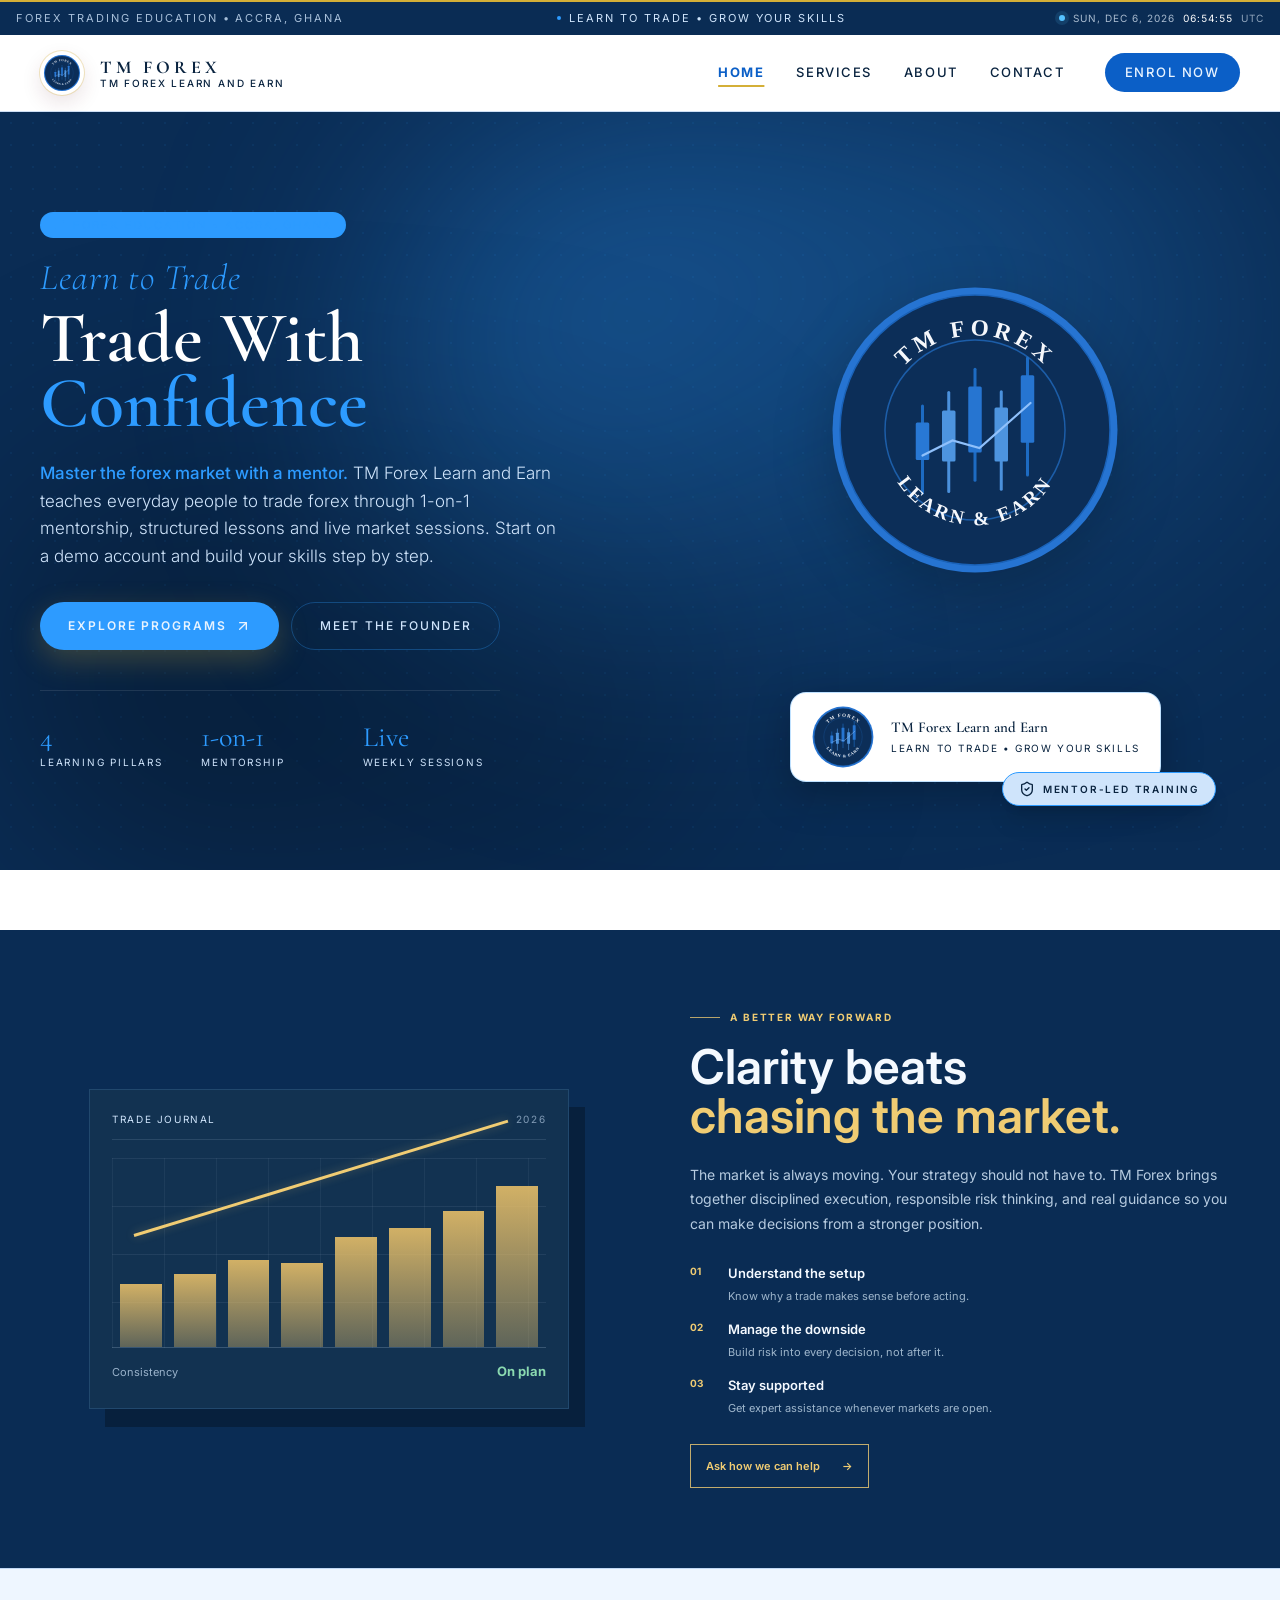
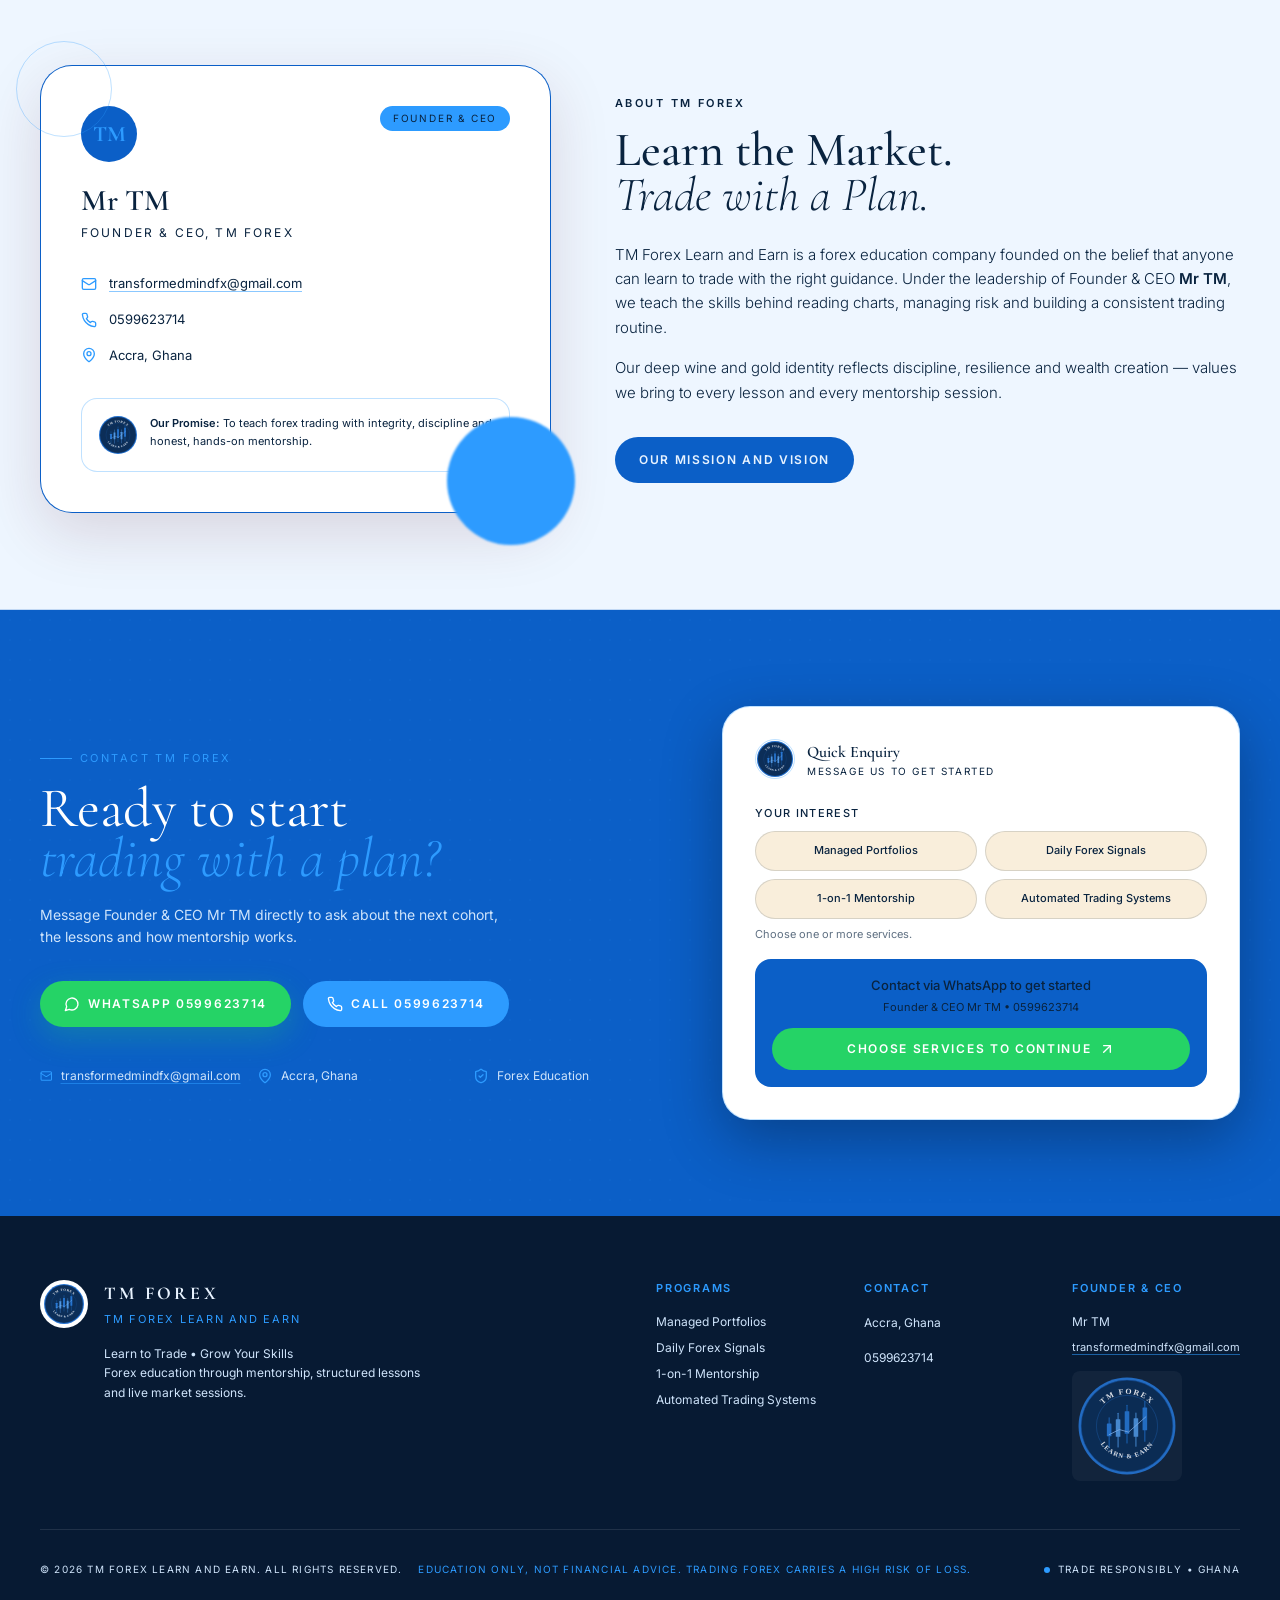
==== commit 46dd077d: "Unify mobile navigation across all pages; fix homepage double menu and inner-page body margin" ====
--- a/index.html
+++ b/index.html
@@ -388,42 +388,46 @@
         }
 
         var toggleButton = header.querySelector("button");
+
+        function setMenu(open) {
+          if (open) {
+            header.setAttribute("data-tm-menu-open", "");
+          } else {
+            header.removeAttribute("data-tm-menu-open");
+          }
+          if (toggleButton) {
+            toggleButton.setAttribute("aria-expanded", String(open));
+          }
+        }
+
         if (toggleButton && !toggleButton.dataset.tmMobileMenuReady) {
           toggleButton.dataset.tmMobileMenuReady = "true";
           toggleButton.setAttribute("type", "button");
+          toggleButton.setAttribute("aria-label", "Toggle navigation");
+          toggleButton.setAttribute("aria-expanded", "false");
           toggleButton.addEventListener("click", function () {
-            var isMobile = window.innerWidth <= 767;
-            if (!isMobile) return;
-            var isOpen = toggleButton.getAttribute("aria-expanded") === "true";
-            toggleButton.setAttribute("aria-expanded", String(!isOpen));
-            desktopNav.style.display = isOpen ? "none" : "grid";
-            desktopNav.style.position = "absolute";
-            desktopNav.style.top = "calc(100% + 8px)";
-            desktopNav.style.right = "12px";
-            desktopNav.style.left = "12px";
-            desktopNav.style.zIndex = "60";
-            desktopNav.style.padding = "10px";
-            desktopNav.style.border = "1px solid rgba(92, 26, 42, 0.12)";
-            desktopNav.style.borderRadius = "18px";
-            desktopNav.style.background = "rgba(255, 255, 255, 0.98)";
-            desktopNav.style.boxShadow = "0 18px 46px rgba(92, 26, 42, 0.14)";
-            desktopNav.style.gridTemplateColumns = "1fr";
-            desktopNav.style.gap = "4px";
-          });
-        }
-
-        if (window.innerWidth <= 767) {
-          desktopNav.style.display = "none";
-          desktopNav.style.position = "absolute";
-          desktopNav.style.top = "calc(100% + 8px)";
-          desktopNav.style.right = "12px";
-          desktopNav.style.left = "12px";
-          desktopNav.style.zIndex = "60";
-          desktopNav.style.gridTemplateColumns = "1fr";
-          desktopNav.style.gap = "4px";
-          if (toggleButton) {
-            toggleButton.setAttribute("aria-expanded", "false");
-          }
+            if (window.innerWidth > 767) return;
+            setMenu(!header.hasAttribute("data-tm-menu-open"));
+          });
+          desktopNav.addEventListener("click", function (event) {
+            if (event.target.closest("a")) setMenu(false);
+          });
+        }
+
+        if (!window.tmMenuGlobalsBound) {
+          window.tmMenuGlobalsBound = true;
+          document.addEventListener("click", function (event) {
+            var currentHeader = root.querySelector("header");
+            if (currentHeader && !currentHeader.contains(event.target)) {
+              currentHeader.removeAttribute("data-tm-menu-open");
+            }
+          });
+          window.addEventListener("resize", function () {
+            var currentHeader = root.querySelector("header");
+            if (window.innerWidth > 767 && currentHeader) {
+              currentHeader.removeAttribute("data-tm-menu-open");
+            }
+          });
         }
       }
 
--- a/tm-forex-learn-and-earn.css
+++ b/tm-forex-learn-and-earn.css
@@ -2559,4 +2559,149 @@
     color: var(--tm-ink) !important;
     text-decoration: none;
   }
-}+}
+
+
+/* ==========================================================
+   Unified mobile navigation (homepage + About/Services/Contact)
+   Link colour: change --tm-nav-link to restyle every menu.
+   ========================================================== */
+:root {
+  --tm-nav-link: #0b5fc7;
+}
+
+@media (max-width: 767px) {
+  /* Homepage: keep the header fixed like the inner pages */
+  header {
+    position: sticky;
+    top: 0;
+  }
+
+  /* Homepage: only one dropdown (hide the duplicate React panel) */
+  header > div.md\:hidden.border-t {
+    display: none !important;
+  }
+
+  header[data-tm-menu-open] nav {
+    display: grid;
+  }
+
+  /* Same menu button on every page */
+  header button,
+  .tm-mobile-menu summary {
+    width: 42px;
+    height: 42px;
+    border: 1px solid rgba(9, 35, 63, 0.2);
+    border-radius: 50%;
+    background: rgba(255, 255, 255, 0.7);
+  }
+
+  header button span,
+  .tm-mobile-menu summary span {
+    width: 100%;
+    height: 2px;
+    background: var(--tm-ink);
+    transition: transform 0.2s ease, opacity 0.2s ease;
+  }
+
+  .tm-mobile-menu summary span {
+    width: 18px;
+  }
+
+  header[data-tm-menu-open] button > div span:nth-child(1),
+  .tm-mobile-menu[open] summary span:nth-child(1) {
+    transform: translateY(6px) rotate(45deg);
+  }
+
+  header[data-tm-menu-open] button > div span:nth-child(2),
+  .tm-mobile-menu[open] summary span:nth-child(2) {
+    opacity: 0;
+  }
+
+  header[data-tm-menu-open] button > div span:nth-child(3),
+  .tm-mobile-menu[open] summary span:nth-child(3) {
+    transform: translateY(-6px) rotate(-45deg);
+  }
+
+  /* Same dropdown panel on every page */
+  .tm-mobile-menu {
+    position: static;
+  }
+
+  header nav,
+  .tm-mobile-menu nav {
+    top: calc(100% + 8px);
+    right: 12px;
+    left: 12px;
+    width: auto;
+    gap: 4px !important;
+    padding: 10px;
+    border: 1px solid rgba(9, 35, 63, 0.12);
+    border-radius: 18px;
+    background: rgba(255, 255, 255, 0.98);
+    box-shadow: 0 18px 46px rgba(9, 35, 63, 0.14);
+  }
+
+  .tm-mobile-menu nav {
+    display: grid;
+  }
+
+  /* Same link style on every page */
+  header nav a,
+  .tm-mobile-menu nav a {
+    padding: 12px 14px;
+    border-radius: 12px;
+    font-size: 12px;
+    font-weight: 600;
+    letter-spacing: 0.12em;
+    text-decoration: none;
+    text-transform: uppercase;
+  }
+
+  #root > div > header nav a:not([class*="bg-[#5C1A2A]"]),
+  #root > div > header nav a[aria-current="page"]:not([class*="bg-[#5C1A2A]"]),
+  .tm-mobile-menu nav a,
+  .tm-mobile-menu nav a[aria-current="page"] {
+    color: var(--tm-nav-link) !important;
+  }
+
+  #root > div > header nav a:not([class*="bg-[#5C1A2A]"]):hover,
+  .tm-mobile-menu nav a:hover {
+    background: var(--tm-pale-blue);
+  }
+
+  /* Current page: bold with a gold marker */
+  #root > div > header nav a[aria-current="page"]:not([class*="bg-[#5C1A2A]"]),
+  .tm-mobile-menu nav a[aria-current="page"] {
+    background: rgba(212, 175, 55, 0.14);
+    box-shadow: inset 3px 0 0 var(--tm-gold);
+    font-weight: 700;
+    text-decoration: none;
+  }
+
+  /* "Enrol Now" pill on every page */
+  #root > div > header nav a[class*="bg-[#5C1A2A]"],
+  .tm-mobile-menu nav a:last-child {
+    margin: 4px 0 0;
+    border-radius: 999px;
+    background: var(--tm-blue);
+    color: #e8f3ff !important;
+    text-align: center;
+  }
+
+  .tm-mobile-menu nav a:last-child:hover {
+    background: var(--tm-info-blue);
+    color: #fff !important;
+  }
+
+  /* Stop the brand text being squeezed next to the menu button */
+  .tm-page-brand,
+  .tm-page-brand-copy {
+    min-width: 0;
+  }
+}
+
+/* Inner pages: remove the default 8px body margin so the header is flush */
+body {
+  margin: 0;
+}
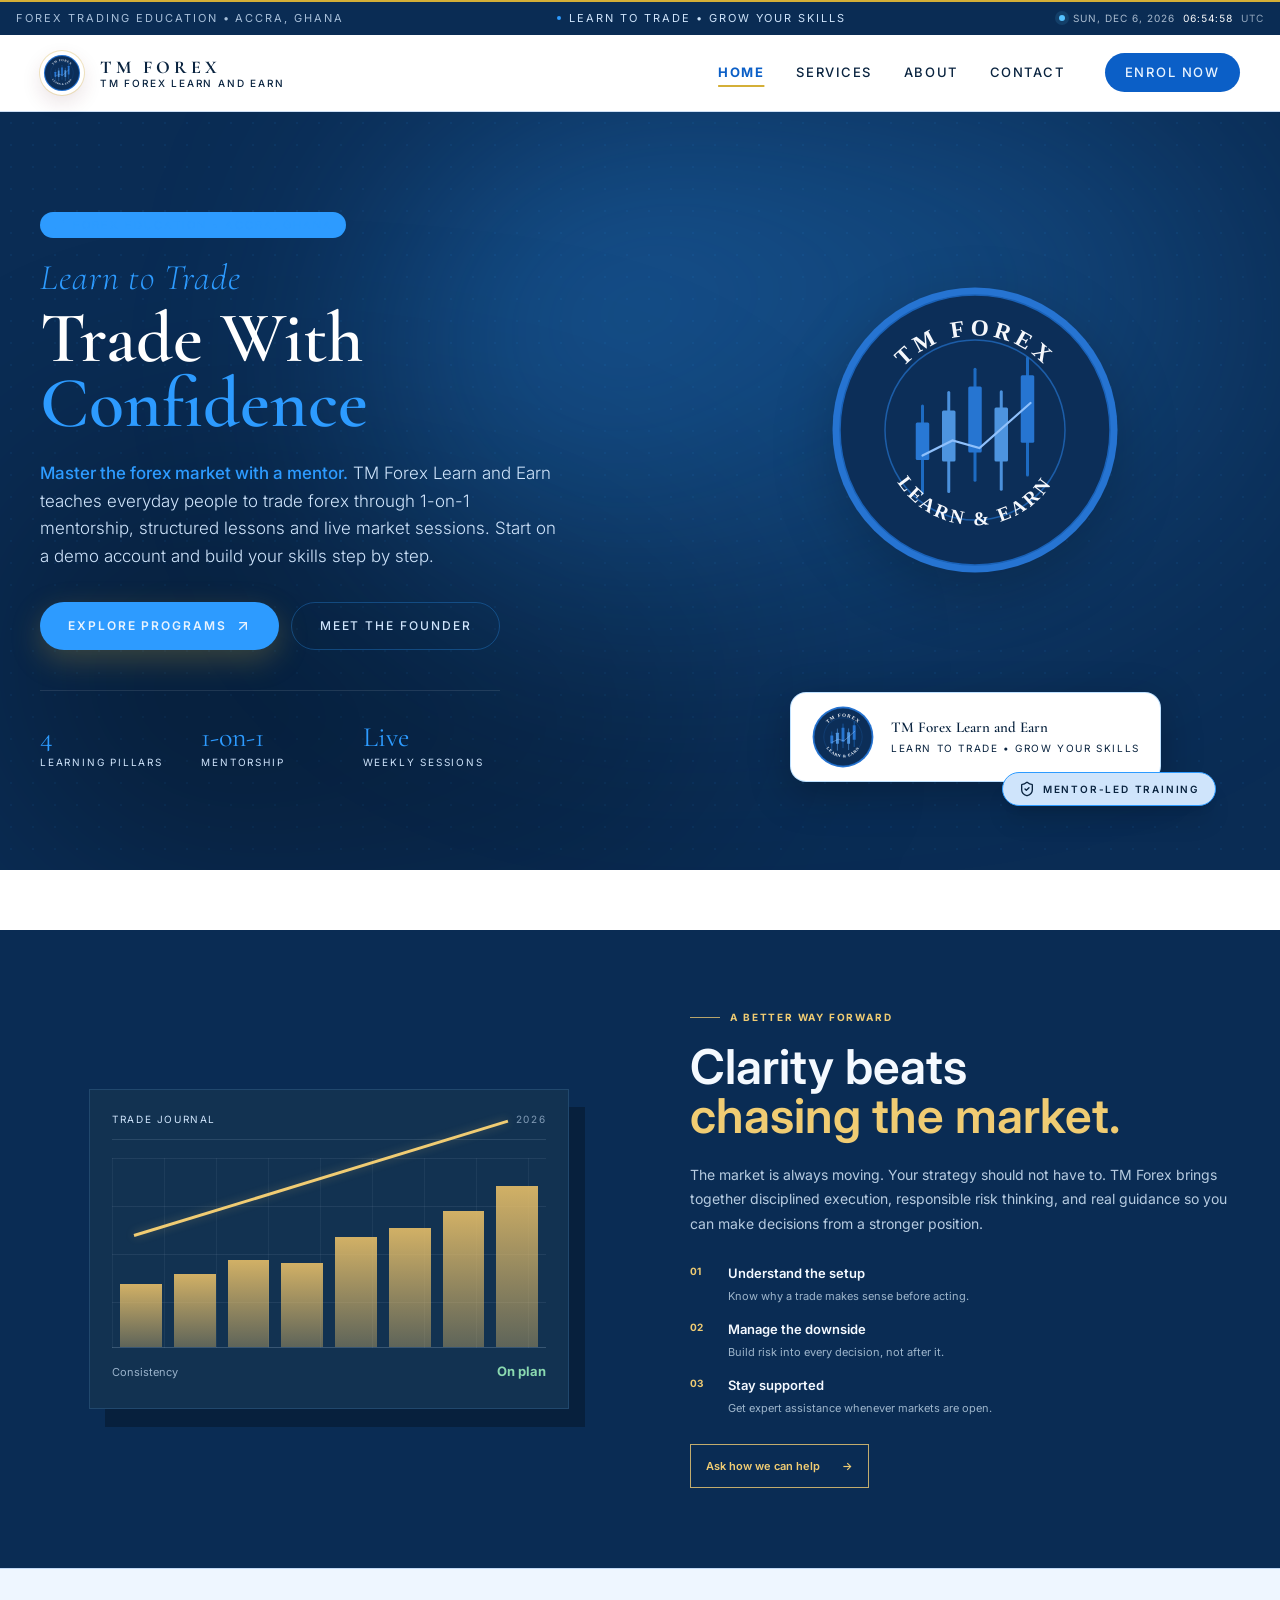
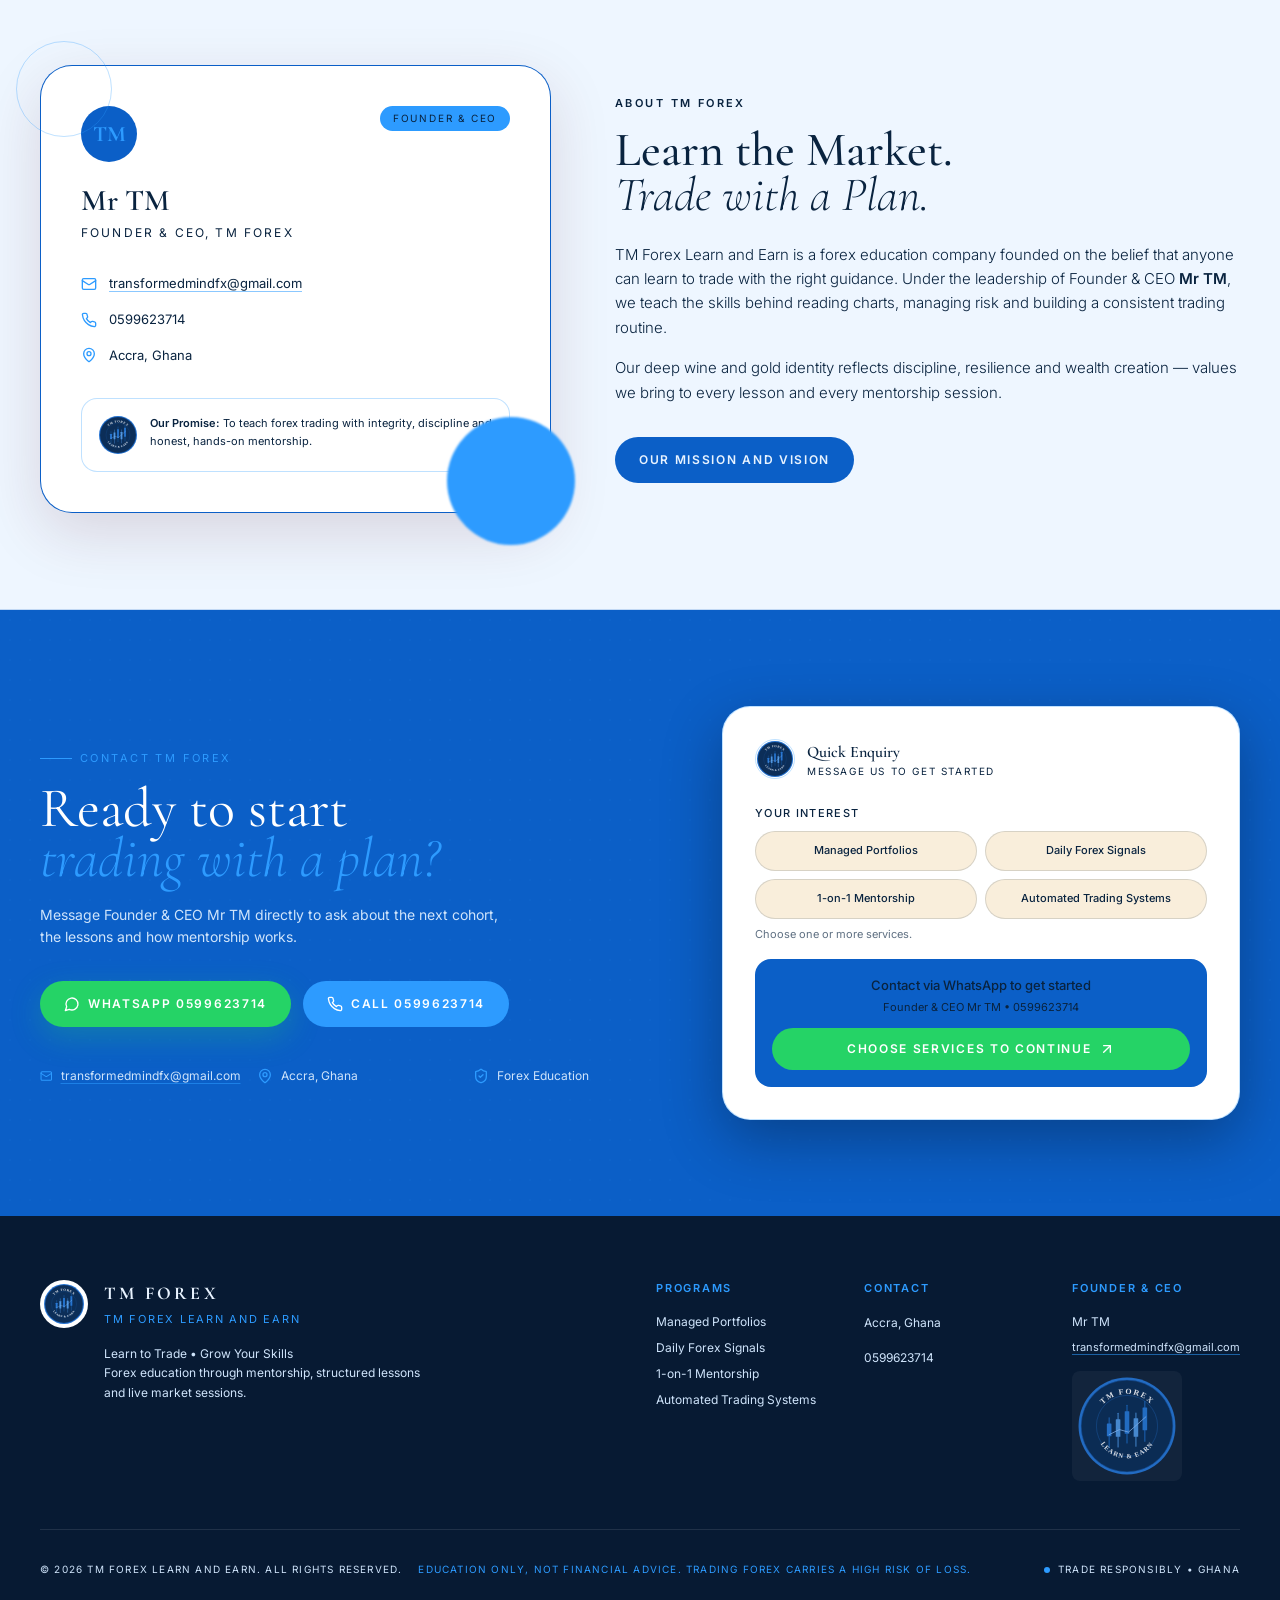
==== commit b6436d76: "index.html" ====
--- a/index.html
+++ b/index.html
@@ -6,6 +6,7 @@
   <title>TM Forex Learn and Earn | Forex Trading Education</title>
   <style>*,:after,:before{--tw-border-spacing-x:0;--tw-border-spacing-y:0;--tw-translate-x:0;--tw-translate-y:0;--tw-rotate:0;--tw-skew-x:0;--tw-skew-y:0;--tw-scale-x:1;--tw-scale-y:1;--tw-pan-x: ;--tw-pan-y: ;--tw-pinch-zoom: ;--tw-scroll-snap-strictness:proximity;--tw-gradient-from-position: ;--tw-gradient-via-position: ;--tw-gradient-to-position: ;--tw-ordinal: ;--tw-slashed-zero: ;--tw-numeric-figure: ;--tw-numeric-spacing: ;--tw-numeric-fraction: ;--tw-ring-inset: ;--tw-ring-offset-width:0px;--tw-ring-offset-color:#fff;--tw-ring-color:rgba(59,130,246,.5);--tw-ring-offset-shadow:0 0 #0000;--tw-ring-shadow:0 0 #0000;--tw-shadow:0 0 #0000;--tw-shadow-colored:0 0 #0000;--tw-blur: ;--tw-brightness: ;--tw-contrast: ;--tw-grayscale: ;--tw-hue-rotate: ;--tw-invert: ;--tw-saturate: ;--tw-sepia: ;--tw-drop-shadow: ;--tw-backdrop-blur: ;--tw-backdrop-brightness: ;--tw-backdrop-contrast: ;--tw-backdrop-grayscale: ;--tw-backdrop-hue-rotate: ;--tw-backdrop-invert: ;--tw-backdrop-opacity: ;--tw-backdrop-saturate: ;--tw-backdrop-sepia: ;--tw-contain-size: ;--tw-contain-layout: ;--tw-contain-paint: ;--tw-contain-style: }::backdrop{--tw-border-spacing-x:0;--tw-border-spacing-y:0;--tw-translate-x:0;--tw-translate-y:0;--tw-rotate:0;--tw-skew-x:0;--tw-skew-y:0;--tw-scale-x:1;--tw-scale-y:1;--tw-pan-x: ;--tw-pan-y: ;--tw-pinch-zoom: ;--tw-scroll-snap-strictness:proximity;--tw-gradient-from-position: ;--tw-gradient-via-position: ;--tw-gradient-to-position: ;--tw-ordinal: ;--tw-slashed-zero: ;--tw-numeric-figure: ;--tw-numeric-spacing: ;--tw-numeric-fraction: ;--tw-ring-inset: ;--tw-ring-offset-width:0px;--tw-ring-offset-color:#fff;--tw-ring-color:rgba(59,130,246,.5);--tw-ring-offset-shadow:0 0 #0000;--tw-ring-shadow:0 0 #0000;--tw-shadow:0 0 #0000;--tw-shadow-colored:0 0 #0000;--tw-blur: ;--tw-brightness: ;--tw-contrast: ;--tw-grayscale: ;--tw-hue-rotate: ;--tw-invert: ;--tw-saturate: ;--tw-sepia: ;--tw-drop-shadow: ;--tw-backdrop-blur: ;--tw-backdrop-brightness: ;--tw-backdrop-contrast: ;--tw-backdrop-grayscale: ;--tw-backdrop-hue-rotate: ;--tw-backdrop-invert: ;--tw-backdrop-opacity: ;--tw-backdrop-saturate: ;--tw-backdrop-sepia: ;--tw-contain-size: ;--tw-contain-layout: ;--tw-contain-paint: ;--tw-contain-style: }/*! tailwindcss v3.4.18 | MIT License | https://tailwindcss.com*/*,:after,:before{box-sizing:border-box;border:0 solid #e5e7eb}:after,:before{--tw-content:""}:host,html{line-height:1.5;-webkit-text-size-adjust:100%;-moz-tab-size:4;-o-tab-size:4;tab-size:4;font-family:ui-sans-serif,system-ui,sans-serif,Apple Color Emoji,Segoe UI Emoji,Segoe UI Symbol,Noto Color Emoji;font-feature-settings:normal;font-variation-settings:normal;-webkit-tap-highlight-color:transparent}body{line-height:inherit}hr{height:0;color:inherit;border-top-width:1px}abbr:where([title]){-webkit-text-decoration:underline dotted;text-decoration:underline dotted}h1,h2,h3,h4,h5,h6{font-size:inherit;font-weight:inherit}a{color:inherit;text-decoration:inherit}b,strong{font-weight:bolder}code,kbd,pre,samp{font-family:ui-monospace,SFMono-Regular,Menlo,Monaco,Consolas,Liberation Mono,Courier New,monospace;font-feature-settings:normal;font-variation-settings:normal;font-size:1em}small{font-size:80%}sub,sup{font-size:75%;line-height:0;position:relative;vertical-align:baseline}sub{bottom:-.25em}sup{top:-.5em}table{text-indent:0;border-color:inherit;border-collapse:collapse}button,input,optgroup,select,textarea{font-family:inherit;font-feature-settings:inherit;font-variation-settings:inherit;font-size:100%;font-weight:inherit;line-height:inherit;letter-spacing:inherit;color:inherit;margin:0;padding:0}button,select{text-transform:none}button,input:where([type=button]),input:where([type=reset]),input:where([type=submit]){-webkit-appearance:button;background-color:transparent;background-image:none}:-moz-focusring{outline:auto}:-moz-ui-invalid{box-shadow:none}progress{vertical-align:baseline}::-webkit-inner-spin-button,::-webkit-outer-spin-button{height:auto}[type=search]{-webkit-appearance:textfield;outline-offset:-2px}::-webkit-search-decoration{-webkit-appearance:none}::-webkit-file-upload-button{-webkit-appearance:button;font:inherit}summary{display:list-item}blockquote,dd,dl,figure,h1,h2,h3,h4,h5,h6,hr,p,pre{margin:0}fieldset{margin:0}fieldset,legend{padding:0}menu,ol,ul{list-style:none;margin:0;padding:0}dialog{padding:0}textarea{resize:vertical}input::-moz-placeholder,textarea::-moz-placeholder{opacity:1;color:#9ca3af}input::placeholder,textarea::placeholder{opacity:1;color:#9ca3af}[role=button],button{cursor:pointer}:disabled{cursor:default}audio,canvas,embed,iframe,img,object,svg,video{display:block;vertical-align:middle}img,video{max-width:100%;height:auto}[hidden]:where(:not([hidden=until-found])){display:none}.container{width:100%}@media (min-width:640px){.container{max-width:640px}}@media (min-width:768px){.container{max-width:768px}}@media (min-width:1024px){.container{max-width:1024px}}@media (min-width:1280px){.container{max-width:1280px}}@media (min-width:1536px){.container{max-width:1536px}}.pointer-events-none{pointer-events:none}.absolute{position:absolute}.relative{position:relative}.sticky{position:sticky}.inset-0{inset:0}.inset-\[18px\]{inset:18px}.inset-\[36px\]{inset:36px}.inset-\[56px\]{inset:56px}.inset-\[60px\]{inset:60px}.-bottom-6{bottom:-1.5rem}.-bottom-8{bottom:-2rem}.-left-6{left:-1.5rem}.-right-2{right:-.5rem}.-right-6{right:-1.5rem}.-top-6{top:-1.5rem}.bottom-0{bottom:0}.left-0{left:0}.right-0{right:0}.right-7{right:1.75rem}.top-0{top:0}.top-7{top:1.75rem}.z-50{z-index:50}.order-1{order:1}.order-2{order:2}.col-span-2{grid-column:span 2/span 2}.mx-auto{margin-left:auto;margin-right:auto}.mb-14{margin-bottom:3.5rem}.mb-3{margin-bottom:.75rem}.mb-4{margin-bottom:1rem}.mb-6{margin-bottom:1.5rem}.ml-2{margin-left:.5rem}.mt-0\.5{margin-top:.125rem}.mt-1{margin-top:.25rem}.mt-10{margin-top:2.5rem}.mt-12{margin-top:3rem}.mt-2{margin-top:.5rem}.mt-3{margin-top:.75rem}.mt-4{margin-top:1rem}.mt-5{margin-top:1.25rem}.mt-6{margin-top:1.5rem}.mt-8{margin-top:2rem}.mt-\[2px\]{margin-top:2px}.block{display:block}.inline-block{display:inline-block}.flex{display:flex}.inline-flex{display:inline-flex}.grid{display:grid}.hidden{display:none}.h-1{height:.25rem}.h-1\.5{height:.375rem}.h-10{height:2.5rem}.h-11{height:2.75rem}.h-12{height:3rem}.h-14{height:3.5rem}.h-24{height:6rem}.h-3{height:.75rem}.h-32{height:8rem}.h-4{height:1rem}.h-6{height:1.5rem}.h-8{height:2rem}.h-\[1\.5px\]{height:1.5px}.h-\[1px\]{height:1px}.h-\[300px\]{height:300px}.h-\[56px\]{height:56px}.h-\[60\%\]{height:60%}.h-\[64px\]{height:64px}.h-\[70\%\]{height:70%}.h-\[76px\]{height:76px}.h-auto{height:auto}.h-full{height:100%}.min-h-screen{min-height:100vh}.w-1{width:.25rem}.w-1\.5{width:.375rem}.w-10{width:2.5rem}.w-11{width:2.75rem}.w-12{width:3rem}.w-14{width:3.5rem}.w-24{width:6rem}.w-3{width:.75rem}.w-32{width:8rem}.w-4{width:1rem}.w-6{width:1.5rem}.w-8{width:2rem}.w-\[110px\]{width:110px}.w-\[300px\]{width:300px}.w-\[56px\]{width:56px}.w-\[60\%\]{width:60%}.w-\[64px\]{width:64px}.w-\[70\%\]{width:70%}.w-full{width:100%}.max-w-\[1280px\]{max-width:1280px}.max-w-\[320px\]{max-width:320px}.max-w-\[380px\]{max-width:380px}.max-w-\[460px\]{max-width:460px}.max-w-\[480px\]{max-width:480px}.max-w-\[520px\]{max-width:520px}.shrink-0{flex-shrink:0}.grow{flex-grow:1}.-translate-y-\[4px\]{--tw-translate-y:-4px}.-translate-y-\[4px\],.translate-y-\[4px\]{transform:translate(var(--tw-translate-x),var(--tw-translate-y)) rotate(var(--tw-rotate)) skewX(var(--tw-skew-x)) skewY(var(--tw-skew-y)) scaleX(var(--tw-scale-x)) scaleY(var(--tw-scale-y))}.translate-y-\[4px\]{--tw-translate-y:4px}.-rotate-45{--tw-rotate:-45deg}.-rotate-45,.rotate-45{transform:translate(var(--tw-translate-x),var(--tw-translate-y)) rotate(var(--tw-rotate)) skewX(var(--tw-skew-x)) skewY(var(--tw-skew-y)) scaleX(var(--tw-scale-x)) scaleY(var(--tw-scale-y))}.rotate-45{--tw-rotate:45deg}.transform{transform:translate(var(--tw-translate-x),var(--tw-translate-y)) rotate(var(--tw-rotate)) skewX(var(--tw-skew-x)) skewY(var(--tw-skew-y)) scaleX(var(--tw-scale-x)) scaleY(var(--tw-scale-y))}.grid-cols-1{grid-template-columns:repeat(1,minmax(0,1fr))}.grid-cols-2{grid-template-columns:repeat(2,minmax(0,1fr))}.grid-cols-3{grid-template-columns:repeat(3,minmax(0,1fr))}.flex-col{flex-direction:column}.flex-wrap{flex-wrap:wrap}.items-start{align-items:flex-start}.items-center{align-items:center}.justify-center{justify-content:center}.justify-between{justify-content:space-between}.gap-1{gap:.25rem}.gap-10{gap:2.5rem}.gap-12{gap:3rem}.gap-2{gap:.5rem}.gap-3{gap:.75rem}.gap-4{gap:1rem}.gap-5{gap:1.25rem}.gap-6{gap:1.5rem}.gap-8{gap:2rem}.gap-x-4{-moz-column-gap:1rem;column-gap:1rem}.gap-y-2{row-gap:.5rem}.space-y-2>:not([hidden])~:not([hidden]){--tw-space-y-reverse:0;margin-top:calc(.5rem*(1 - var(--tw-space-y-reverse)));margin-bottom:calc(.5rem*var(--tw-space-y-reverse))}.space-y-4>:not([hidden])~:not([hidden]){--tw-space-y-reverse:0;margin-top:calc(1rem*(1 - var(--tw-space-y-reverse)));margin-bottom:calc(1rem*var(--tw-space-y-reverse))}.overflow-hidden{overflow:hidden}.break-all{word-break:break-all}.rounded-\[16px\]{border-radius:16px}.rounded-\[28px\]{border-radius:28px}.rounded-\[31px\]{border-radius:31px}.rounded-\[32px\]{border-radius:32px}.rounded-\[8px\]{border-radius:8px}.rounded-full{border-radius:9999px}.border{border-width:1px}.border-y{border-top-width:1px}.border-b,.border-y{border-bottom-width:1px}.border-t{border-top-width:1px}.border-dashed{border-style:dashed}.border-\[\#5C1A2A\]\/10{border-color:rgba(92,26,42,.1)}.border-\[\#5C1A2A\]\/15{border-color:rgba(92,26,42,.15)}.border-\[\#5C1A2A\]\/5{border-color:rgba(92,26,42,.05)}.border-\[\#D4AF37\]\/10{border-color:rgba(212,175,55,.1)}.border-\[\#D4AF37\]\/15{border-color:rgba(212,175,55,.15)}.border-\[\#D4AF37\]\/20{border-color:rgba(212,175,55,.2)}.border-\[\#D4AF37\]\/30{border-color:rgba(212,175,55,.3)}.border-white\/10{border-color:hsla(0,0%,100%,.1)}.bg-\[\#14070A\]{--tw-bg-opacity:1;background-color:rgb(20 7 10/var(--tw-bg-opacity,1))}.bg-\[\#1A080C\]{--tw-bg-opacity:1;background-color:rgb(26 8 12/var(--tw-bg-opacity,1))}.bg-\[\#25D366\]{--tw-bg-opacity:1;background-color:rgb(37 211 102/var(--tw-bg-opacity,1))}.bg-\[\#5C1A2A\]{--tw-bg-opacity:1;background-color:rgb(92 26 42/var(--tw-bg-opacity,1))}.bg-\[\#5C1A2A\]\/\[0\.04\]{background-color:rgba(92,26,42,.04)}.bg-\[\#D4AF37\]{--tw-bg-opacity:1;background-color:rgb(212 175 55/var(--tw-bg-opacity,1))}.bg-\[\#D4AF37\]\/10{background-color:rgba(212,175,55,.1)}.bg-\[\#D4AF37\]\/15{background-color:rgba(212,175,55,.15)}.bg-\[\#F9EEDB\]{--tw-bg-opacity:1;background-color:rgb(249 238 219/var(--tw-bg-opacity,1))}.bg-\[\#F9EEDB\]\/60{background-color:hsla(38,71%,92%,.6)}.bg-\[\#FFFBF5\]{--tw-bg-opacity:1;background-color:rgb(255 251 245/var(--tw-bg-opacity,1))}.bg-\[\#FFFBF5\]\/90{background-color:rgba(255,251,245,.9)}.bg-transparent{background-color:transparent}.bg-white{--tw-bg-opacity:1;background-color:rgb(255 255 255/var(--tw-bg-opacity,1))}.bg-white\/5{background-color:hsla(0,0%,100%,.05)}.bg-gradient-to-b{background-image:linear-gradient(to bottom,var(--tw-gradient-stops))}.bg-gradient-to-br{background-image:linear-gradient(to bottom right,var(--tw-gradient-stops))}.bg-gradient-to-r{background-image:linear-gradient(to right,var(--tw-gradient-stops))}.bg-gradient-to-tr{background-image:linear-gradient(to top right,var(--tw-gradient-stops))}.from-\[\#D4AF37\]\/20{--tw-gradient-from:rgba(212,175,55,.2) var(--tw-gradient-from-position);--tw-gradient-to:rgba(212,175,55,0) var(--tw-gradient-to-position);--tw-gradient-stops:var(--tw-gradient-from),var(--tw-gradient-to)}.from-\[\#D4AF37\]\/50{--tw-gradient-from:rgba(212,175,55,.5) var(--tw-gradient-from-position);--tw-gradient-to:rgba(212,175,55,0) var(--tw-gradient-to-position);--tw-gradient-stops:var(--tw-gradient-from),var(--tw-gradient-to)}.from-black\/40{--tw-gradient-from:rgba(0,0,0,.4) var(--tw-gradient-from-position);--tw-gradient-to:transparent var(--tw-gradient-to-position);--tw-gradient-stops:var(--tw-gradient-from),var(--tw-gradient-to)}.via-\[\#5C1A2A\]\/10{--tw-gradient-to:rgba(92,26,42,0) var(--tw-gradient-to-position);--tw-gradient-stops:var(--tw-gradient-from),rgba(92,26,42,.1) var(--tw-gradient-via-position),var(--tw-gradient-to)}.to-\[\#D4AF37\]\/5{--tw-gradient-to:rgba(212,175,55,.05) var(--tw-gradient-to-position)}.to-transparent{--tw-gradient-to:transparent var(--tw-gradient-to-position)}.object-contain{-o-object-fit:contain;object-fit:contain}.p-1{padding:.25rem}.p-4{padding:1rem}.p-5{padding:1.25rem}.p-6{padding:1.5rem}.p-7{padding:1.75rem}.p-8{padding:2rem}.p-\[1px\]{padding:1px}.p-\[3px\]{padding:3px}.px-3{padding-left:.75rem;padding-right:.75rem}.px-4{padding-left:1rem;padding-right:1rem}.px-5{padding-left:1.25rem;padding-right:1.25rem}.px-6{padding-left:1.5rem;padding-right:1.5rem}.px-7{padding-left:1.75rem;padding-right:1.75rem}.py-1{padding-top:.25rem;padding-bottom:.25rem}.py-1\.5{padding-top:.375rem;padding-bottom:.375rem}.py-12{padding-top:3rem;padding-bottom:3rem}.py-16{padding-top:4rem;padding-bottom:4rem}.py-2{padding-top:.5rem;padding-bottom:.5rem}.py-2\.5{padding-top:.625rem;padding-bottom:.625rem}.py-20{padding-top:5rem;padding-bottom:5rem}.py-3{padding-top:.75rem;padding-bottom:.75rem}.py-3\.5{padding-top:.875rem;padding-bottom:.875rem}.py-6{padding-top:1.5rem;padding-bottom:1.5rem}.pt-2{padding-top:.5rem}.pt-8{padding-top:2rem}.text-left{text-align:left}.text-center{text-align:center}.font-\[Inter\]{font-family:Inter}.text-\[10px\]{font-size:10px}.text-\[11px\]{font-size:11px}.text-\[12px\]{font-size:12px}.text-\[13px\]{font-size:13px}.text-\[14px\]{font-size:14px}.text-\[15px\]{font-size:15px}.text-\[18px\]{font-size:18px}.text-\[20px\]{font-size:20px}.text-\[22px\]{font-size:22px}.text-\[26px\]{font-size:26px}.text-\[28px\]{font-size:28px}.text-\[30px\]{font-size:30px}.text-\[36px\]{font-size:36px}.text-\[38px\]{font-size:38px}.text-\[40px\]{font-size:40px}.text-\[44px\]{font-size:44px}.font-bold{font-weight:700}.font-light{font-weight:300}.font-medium{font-weight:500}.font-semibold{font-weight:600}.uppercase{text-transform:uppercase}.italic{font-style:italic}.leading-\[0\.95\]{line-height:.95}.leading-\[0\.9\]{line-height:.9}.leading-none{line-height:1}.leading-relaxed{line-height:1.625}.leading-tight{line-height:1.25}.tracking-\[0\.04em\]{letter-spacing:.04em}.tracking-\[0\.08em\]{letter-spacing:.08em}.tracking-\[0\.12em\]{letter-spacing:.12em}.tracking-\[0\.14em\]{letter-spacing:.14em}.tracking-\[0\.16em\]{letter-spacing:.16em}.tracking-\[0\.18em\]{letter-spacing:.18em}.tracking-\[0\.22em\]{letter-spacing:.22em}.tracking-wide{letter-spacing:.025em}.text-\[\#2B1116\]{--tw-text-opacity:1;color:rgb(43 17 22/var(--tw-text-opacity,1))}.text-\[\#5C1A2A\]{--tw-text-opacity:1;color:rgb(92 26 42/var(--tw-text-opacity,1))}.text-\[\#5C1A2A\]\/50{color:rgba(92,26,42,.5)}.text-\[\#5C1A2A\]\/60{color:rgba(92,26,42,.6)}.text-\[\#5C1A2A\]\/70{color:rgba(92,26,42,.7)}.text-\[\#5C1A2A\]\/80{color:rgba(92,26,42,.8)}.text-\[\#8A5A3A\]{--tw-text-opacity:1;color:rgb(138 90 58/var(--tw-text-opacity,1))}.text-\[\#D4AF37\]{--tw-text-opacity:1;color:rgb(212 175 55/var(--tw-text-opacity,1))}.text-\[\#E8D5B0\]{--tw-text-opacity:1;color:rgb(232 213 176/var(--tw-text-opacity,1))}.text-\[\#EADCC2\]{--tw-text-opacity:1;color:rgb(234 220 194/var(--tw-text-opacity,1))}.text-\[\#EADCC2\]\/60{color:hsla(39,49%,84%,.6)}.text-\[\#EADCC2\]\/70{color:hsla(39,49%,84%,.7)}.text-\[\#EADCC2\]\/80{color:hsla(39,49%,84%,.8)}.text-\[\#F5E6C8\]{--tw-text-opacity:1;color:rgb(245 230 200/var(--tw-text-opacity,1))}.text-\[\#FFFAF0\]{--tw-text-opacity:1;color:rgb(255 250 240/var(--tw-text-opacity,1))}.text-white{--tw-text-opacity:1;color:rgb(255 255 255/var(--tw-text-opacity,1))}.opacity-0{opacity:0}.opacity-80{opacity:.8}.opacity-90{opacity:.9}.opacity-\[0\.06\]{opacity:.06}.opacity-\[0\.07\]{opacity:.07}.shadow-\[0_0_0_1px_rgba\(212\2c 175\2c 55\2c 0\.3\)\2c 0_8px_20px_rgba\(92\2c 26\2c 42\2c 0\.12\)\]{--tw-shadow:0 0 0 1px rgba(212,175,55,.3),0 8px 20px rgba(92,26,42,.12);--tw-shadow-colored:0 0 0 1px var(--tw-shadow-color),0 8px 20px var(--tw-shadow-color);box-shadow:var(--tw-ring-offset-shadow,0 0 #0000),var(--tw-ring-shadow,0 0 #0000),var(--tw-shadow)}.shadow-\[0_10px_30px_rgba\(212\2c 175\2c 55\2c 0\.25\)\]{--tw-shadow:0 10px 30px rgba(212,175,55,.25);--tw-shadow-colored:0 10px 30px var(--tw-shadow-color);box-shadow:var(--tw-ring-offset-shadow,0 0 #0000),var(--tw-ring-shadow,0 0 #0000),var(--tw-shadow)}.shadow-\[0_10px_30px_rgba\(37\2c 211\2c 102\2c 0\.25\)\]{--tw-shadow:0 10px 30px rgba(37,211,102,.25);--tw-shadow-colored:0 10px 30px var(--tw-shadow-color);box-shadow:var(--tw-ring-offset-shadow,0 0 #0000),var(--tw-ring-shadow,0 0 #0000),var(--tw-shadow)}.shadow-\[0_12px_40px_rgba\(0\2c 0\2c 0\2c 0\.25\)\]{--tw-shadow:0 12px 40px rgba(0,0,0,.25);--tw-shadow-colored:0 12px 40px var(--tw-shadow-color);box-shadow:var(--tw-ring-offset-shadow,0 0 #0000),var(--tw-ring-shadow,0 0 #0000),var(--tw-shadow)}.shadow-\[0_20px_60px_rgba\(0\2c 0\2c 0\2c 0\.3\)\]{--tw-shadow:0 20px 60px rgba(0,0,0,.3);--tw-shadow-colored:0 20px 60px var(--tw-shadow-color);box-shadow:var(--tw-ring-offset-shadow,0 0 #0000),var(--tw-ring-shadow,0 0 #0000),var(--tw-shadow)}.shadow-\[0_20px_60px_rgba\(92\2c 26\2c 42\2c 0\.15\)\]{--tw-shadow:0 20px 60px rgba(92,26,42,.15);--tw-shadow-colored:0 20px 60px var(--tw-shadow-color);box-shadow:var(--tw-ring-offset-shadow,0 0 #0000),var(--tw-ring-shadow,0 0 #0000),var(--tw-shadow)}.shadow-\[0_20px_80px_rgba\(0\2c 0\2c 0\2c 0\.4\)\2c inset_0_0_0_1px_rgba\(212\2c 175\2c 55\2c 0\.3\)\]{--tw-shadow:0 20px 80px rgba(0,0,0,.4),inset 0 0 0 1px rgba(212,175,55,.3);--tw-shadow-colored:0 20px 80px var(--tw-shadow-color),inset 0 0 0 1px var(--tw-shadow-color);box-shadow:var(--tw-ring-offset-shadow,0 0 #0000),var(--tw-ring-shadow,0 0 #0000),var(--tw-shadow)}.shadow-\[0_8px_20px_rgba\(92\2c 26\2c 42\2c 0\.2\)\]{--tw-shadow:0 8px 20px rgba(92,26,42,.2);--tw-shadow-colored:0 8px 20px var(--tw-shadow-color)}.shadow-\[0_8px_20px_rgba\(92\2c 26\2c 42\2c 0\.2\)\],.shadow-xl{box-shadow:var(--tw-ring-offset-shadow,0 0 #0000),var(--tw-ring-shadow,0 0 #0000),var(--tw-shadow)}.shadow-xl{--tw-shadow:0 20px 25px -5px rgba(0,0,0,.1),0 8px 10px -6px rgba(0,0,0,.1);--tw-shadow-colored:0 20px 25px -5px var(--tw-shadow-color),0 8px 10px -6px var(--tw-shadow-color)}.ring{--tw-ring-offset-shadow:var(--tw-ring-inset) 0 0 0 var(--tw-ring-offset-width) var(--tw-ring-offset-color);--tw-ring-shadow:var(--tw-ring-inset) 0 0 0 calc(3px + var(--tw-ring-offset-width)) var(--tw-ring-color);box-shadow:var(--tw-ring-offset-shadow),var(--tw-ring-shadow),var(--tw-shadow,0 0 #0000)}.blur-\[100px\]{--tw-blur:blur(100px)}.blur-\[100px\],.blur-\[120px\]{filter:var(--tw-blur) var(--tw-brightness) var(--tw-contrast) var(--tw-grayscale) var(--tw-hue-rotate) var(--tw-invert) var(--tw-saturate) var(--tw-sepia) var(--tw-drop-shadow)}.blur-\[120px\]{--tw-blur:blur(120px)}.blur-\[1px\]{--tw-blur:blur(1px)}.blur-\[1px\],.blur-\[2px\]{filter:var(--tw-blur) var(--tw-brightness) var(--tw-contrast) var(--tw-grayscale) var(--tw-hue-rotate) var(--tw-invert) var(--tw-saturate) var(--tw-sepia) var(--tw-drop-shadow)}.blur-\[2px\]{--tw-blur:blur(2px)}.drop-shadow-\[0_8px_20px_rgba\(92\2c 26\2c 42\2c 0\.15\)\]{--tw-drop-shadow:drop-shadow(0 8px 20px rgba(92,26,42,.15));filter:var(--tw-blur) var(--tw-brightness) var(--tw-contrast) var(--tw-grayscale) var(--tw-hue-rotate) var(--tw-invert) var(--tw-saturate) var(--tw-sepia) var(--tw-drop-shadow)}.backdrop-blur-xl{--tw-backdrop-blur:blur(24px);backdrop-filter:var(--tw-backdrop-blur) var(--tw-backdrop-brightness) var(--tw-backdrop-contrast) var(--tw-backdrop-grayscale) var(--tw-backdrop-hue-rotate) var(--tw-backdrop-invert) var(--tw-backdrop-opacity) var(--tw-backdrop-saturate) var(--tw-backdrop-sepia)}.transition{transition-property:color,background-color,border-color,text-decoration-color,fill,stroke,opacity,box-shadow,transform,filter,backdrop-filter;transition-timing-function:cubic-bezier(.4,0,.2,1);transition-duration:.15s}.transition-all{transition-property:all;transition-timing-function:cubic-bezier(.4,0,.2,1);transition-duration:.15s}.duration-500{transition-duration:.5s}#root,body,html{min-height:100%}body{margin:0;font-family:Inter,ui-sans-serif,system-ui,-apple-system,BlinkMacSystemFont,Segoe UI,sans-serif}[role=button]:not([aria-disabled=true]),button:not(:disabled),label[for],select:not(:disabled),summary{cursor:pointer}.selection\:bg-\[\#D4AF37\]\/30 ::-moz-selection{background-color:rgba(212,175,55,.3)}.selection\:bg-\[\#D4AF37\]\/30 ::selection{background-color:rgba(212,175,55,.3)}.selection\:text-\[\#5C1A2A\] ::-moz-selection{--tw-text-opacity:1;color:rgb(92 26 42/var(--tw-text-opacity,1))}.selection\:text-\[\#5C1A2A\] ::selection{--tw-text-opacity:1;color:rgb(92 26 42/var(--tw-text-opacity,1))}.selection\:bg-\[\#D4AF37\]\/30::-moz-selection{background-color:rgba(212,175,55,.3)}.selection\:bg-\[\#D4AF37\]\/30::selection{background-color:rgba(212,175,55,.3)}.selection\:text-\[\#5C1A2A\]::-moz-selection{--tw-text-opacity:1;color:rgb(92 26 42/var(--tw-text-opacity,1))}.selection\:text-\[\#5C1A2A\]::selection{--tw-text-opacity:1;color:rgb(92 26 42/var(--tw-text-opacity,1))}.hover\:border-\[\#D4AF37\]\/40:hover{border-color:rgba(212,175,55,.4)}.hover\:border-\[\#D4AF37\]\/60:hover{border-color:rgba(212,175,55,.6)}.hover\:bg-\[\#20bd5a\]:hover{--tw-bg-opacity:1;background-color:rgb(32 189 90/var(--tw-bg-opacity,1))}.hover\:bg-\[\#3F1220\]:hover{--tw-bg-opacity:1;background-color:rgb(63 18 32/var(--tw-bg-opacity,1))}.hover\:bg-\[\#E6C45A\]:hover{--tw-bg-opacity:1;background-color:rgb(230 196 90/var(--tw-bg-opacity,1))}.hover\:text-\[\#5C1A2A\]:hover{--tw-text-opacity:1;color:rgb(92 26 42/var(--tw-text-opacity,1))}.hover\:text-white:hover{--tw-text-opacity:1;color:rgb(255 255 255/var(--tw-text-opacity,1))}.hover\:shadow-\[0_24px_60px_rgba\(92\2c 26\2c 42\2c 0\.08\)\]:hover{--tw-shadow:0 24px 60px rgba(92,26,42,.08);--tw-shadow-colored:0 24px 60px var(--tw-shadow-color);box-shadow:var(--tw-ring-offset-shadow,0 0 #0000),var(--tw-ring-shadow,0 0 #0000),var(--tw-shadow)}.group:hover .group-hover\:bg-\[\#5C1A2A\]{--tw-bg-opacity:1;background-color:rgb(92 26 42/var(--tw-bg-opacity,1))}.group:hover .group-hover\:text-\[\#D4AF37\]{--tw-text-opacity:1;color:rgb(212 175 55/var(--tw-text-opacity,1))}@media (min-width:640px){.sm\:grid-cols-3{grid-template-columns:repeat(3,minmax(0,1fr))}}@media (min-width:768px){.md\:right-6{right:1.5rem}.md\:order-1{order:1}.md\:order-2{order:2}.md\:col-span-1{grid-column:span 1/span 1}.md\:mt-8{margin-top:2rem}.md\:flex{display:flex}.md\:hidden{display:none}.md\:h-\[460px\]{height:460px}.md\:w-\[460px\]{width:460px}.md\:grid-cols-2{grid-template-columns:repeat(2,minmax(0,1fr))}.md\:grid-cols-3{grid-template-columns:repeat(3,minmax(0,1fr))}.md\:grid-cols-\[0\.9fr_1\.1fr\]{grid-template-columns:.9fr 1.1fr}.md\:grid-cols-\[1\.1fr_0\.9fr\]{grid-template-columns:1.1fr .9fr}.md\:flex-row{flex-direction:row}.md\:items-end{align-items:flex-end}.md\:gap-16{gap:4rem}.md\:gap-6{gap:1.5rem}.md\:gap-8{gap:2rem}.md\:p-10{padding:2.5rem}.md\:p-8{padding:2rem}.md\:p-9{padding:2.25rem}.md\:px-10{padding-left:2.5rem;padding-right:2.5rem}.md\:py-16{padding-top:4rem;padding-bottom:4rem}.md\:py-24{padding-top:6rem;padding-bottom:6rem}.md\:py-28{padding-top:7rem;padding-bottom:7rem}.md\:py-\[88px\]{padding-top:88px;padding-bottom:88px}.md\:text-\[17px\]{font-size:17px}.md\:text-\[36px\]{font-size:36px}.md\:text-\[48px\]{font-size:48px}.md\:text-\[52px\]{font-size:52px}.md\:text-\[56px\]{font-size:56px}.md\:text-\[72px\]{font-size:72px}}</style>
   <link rel="stylesheet" href="tm-forex-learn-and-earn.css">
+<link rel="icon" type="image/svg+xml" href="tm-forex-logo.svg">
 </head>
 <body>
   <div id="root"></div>
@@ -439,4 +440,4 @@
     })();
   </script>
 </body>
-</html>+</html>
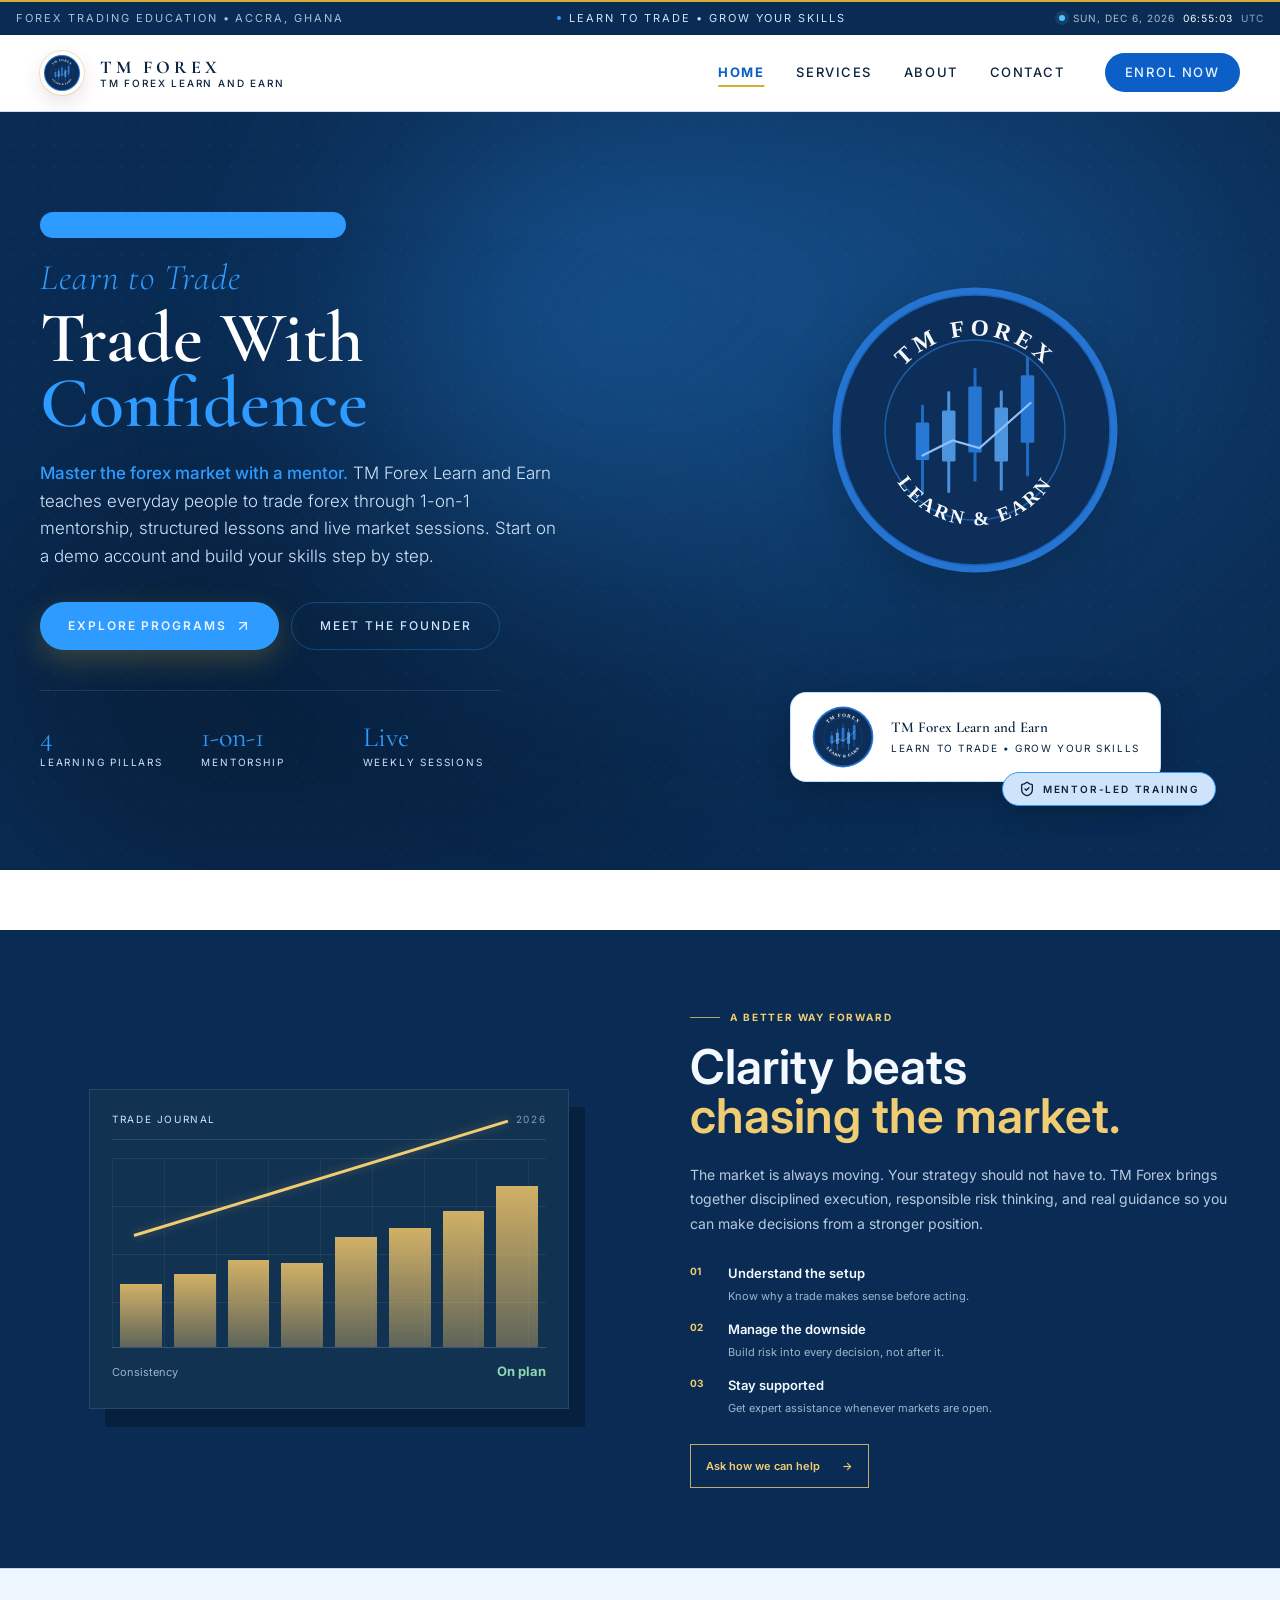
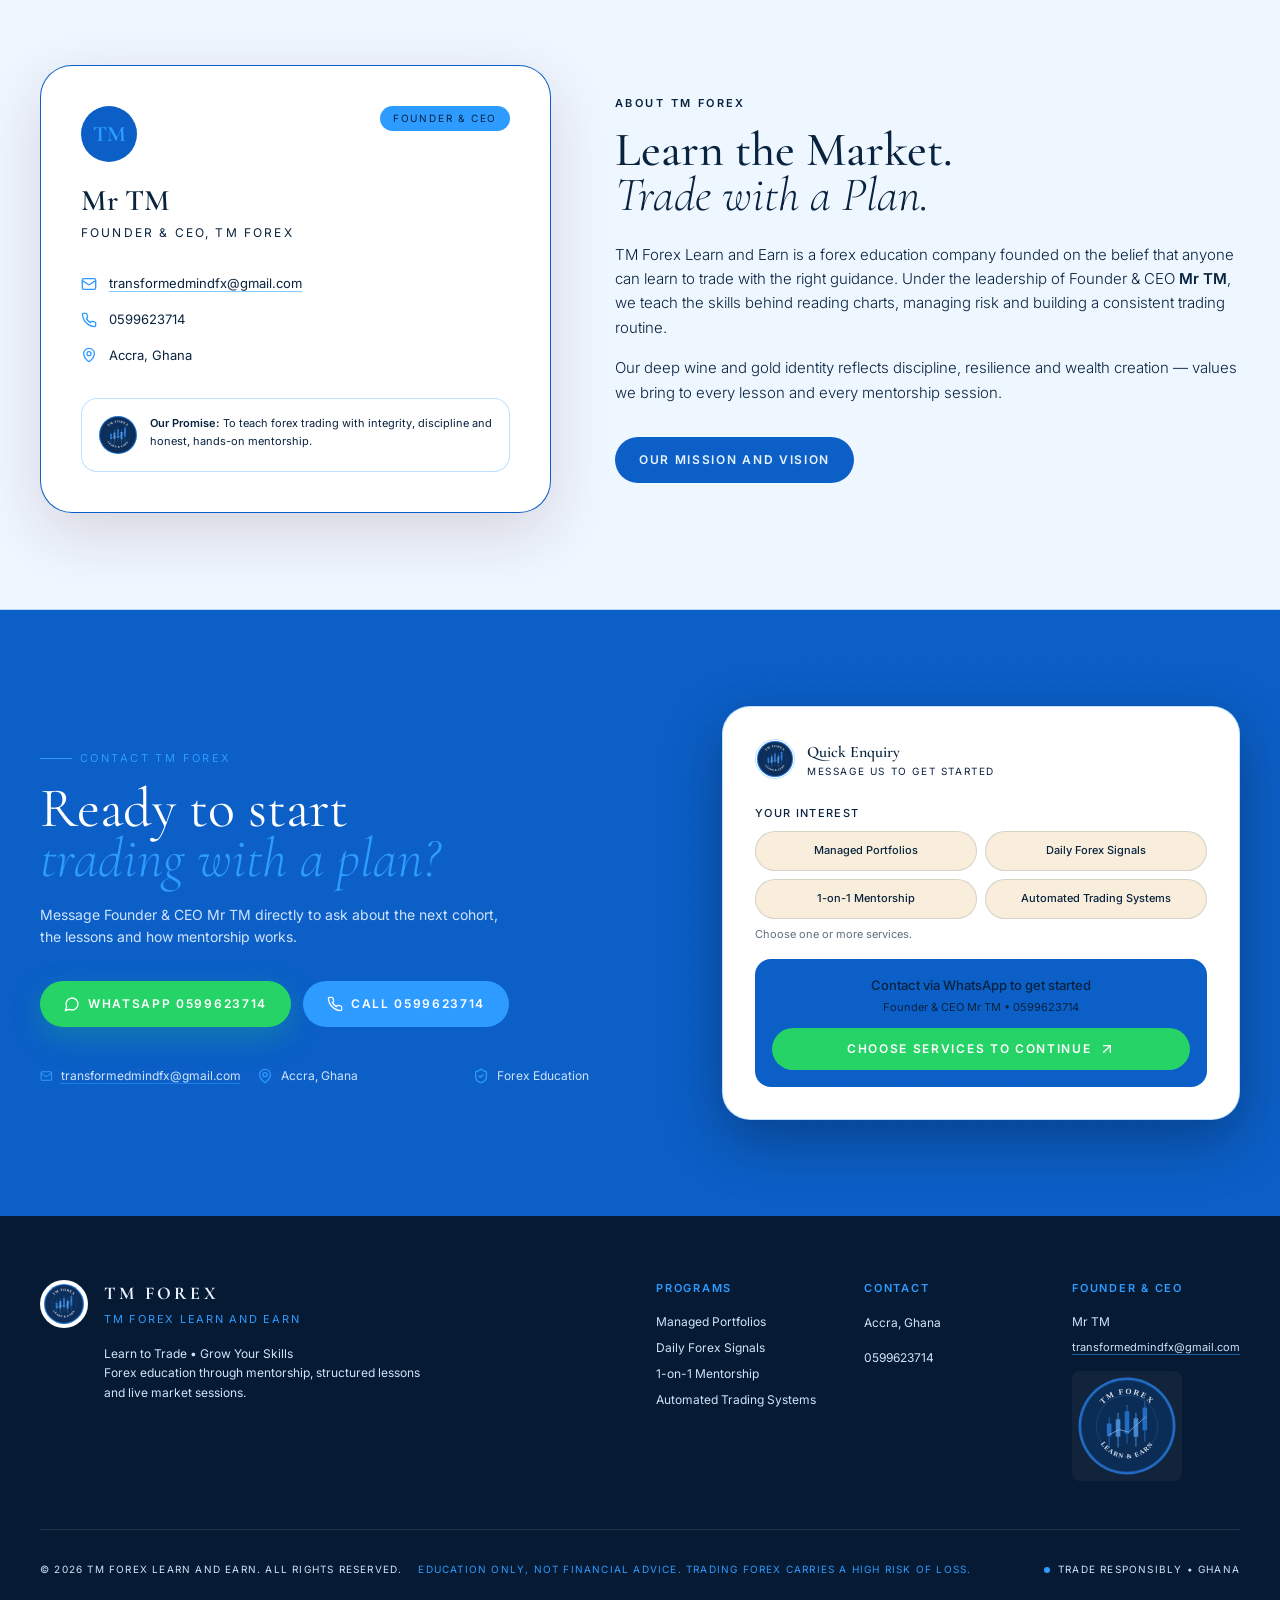
==== commit 4fea9539: "index.html" ====
--- a/index.html
+++ b/index.html
@@ -6,7 +6,6 @@
   <title>TM Forex Learn and Earn | Forex Trading Education</title>
   <style>*,:after,:before{--tw-border-spacing-x:0;--tw-border-spacing-y:0;--tw-translate-x:0;--tw-translate-y:0;--tw-rotate:0;--tw-skew-x:0;--tw-skew-y:0;--tw-scale-x:1;--tw-scale-y:1;--tw-pan-x: ;--tw-pan-y: ;--tw-pinch-zoom: ;--tw-scroll-snap-strictness:proximity;--tw-gradient-from-position: ;--tw-gradient-via-position: ;--tw-gradient-to-position: ;--tw-ordinal: ;--tw-slashed-zero: ;--tw-numeric-figure: ;--tw-numeric-spacing: ;--tw-numeric-fraction: ;--tw-ring-inset: ;--tw-ring-offset-width:0px;--tw-ring-offset-color:#fff;--tw-ring-color:rgba(59,130,246,.5);--tw-ring-offset-shadow:0 0 #0000;--tw-ring-shadow:0 0 #0000;--tw-shadow:0 0 #0000;--tw-shadow-colored:0 0 #0000;--tw-blur: ;--tw-brightness: ;--tw-contrast: ;--tw-grayscale: ;--tw-hue-rotate: ;--tw-invert: ;--tw-saturate: ;--tw-sepia: ;--tw-drop-shadow: ;--tw-backdrop-blur: ;--tw-backdrop-brightness: ;--tw-backdrop-contrast: ;--tw-backdrop-grayscale: ;--tw-backdrop-hue-rotate: ;--tw-backdrop-invert: ;--tw-backdrop-opacity: ;--tw-backdrop-saturate: ;--tw-backdrop-sepia: ;--tw-contain-size: ;--tw-contain-layout: ;--tw-contain-paint: ;--tw-contain-style: }::backdrop{--tw-border-spacing-x:0;--tw-border-spacing-y:0;--tw-translate-x:0;--tw-translate-y:0;--tw-rotate:0;--tw-skew-x:0;--tw-skew-y:0;--tw-scale-x:1;--tw-scale-y:1;--tw-pan-x: ;--tw-pan-y: ;--tw-pinch-zoom: ;--tw-scroll-snap-strictness:proximity;--tw-gradient-from-position: ;--tw-gradient-via-position: ;--tw-gradient-to-position: ;--tw-ordinal: ;--tw-slashed-zero: ;--tw-numeric-figure: ;--tw-numeric-spacing: ;--tw-numeric-fraction: ;--tw-ring-inset: ;--tw-ring-offset-width:0px;--tw-ring-offset-color:#fff;--tw-ring-color:rgba(59,130,246,.5);--tw-ring-offset-shadow:0 0 #0000;--tw-ring-shadow:0 0 #0000;--tw-shadow:0 0 #0000;--tw-shadow-colored:0 0 #0000;--tw-blur: ;--tw-brightness: ;--tw-contrast: ;--tw-grayscale: ;--tw-hue-rotate: ;--tw-invert: ;--tw-saturate: ;--tw-sepia: ;--tw-drop-shadow: ;--tw-backdrop-blur: ;--tw-backdrop-brightness: ;--tw-backdrop-contrast: ;--tw-backdrop-grayscale: ;--tw-backdrop-hue-rotate: ;--tw-backdrop-invert: ;--tw-backdrop-opacity: ;--tw-backdrop-saturate: ;--tw-backdrop-sepia: ;--tw-contain-size: ;--tw-contain-layout: ;--tw-contain-paint: ;--tw-contain-style: }/*! tailwindcss v3.4.18 | MIT License | https://tailwindcss.com*/*,:after,:before{box-sizing:border-box;border:0 solid #e5e7eb}:after,:before{--tw-content:""}:host,html{line-height:1.5;-webkit-text-size-adjust:100%;-moz-tab-size:4;-o-tab-size:4;tab-size:4;font-family:ui-sans-serif,system-ui,sans-serif,Apple Color Emoji,Segoe UI Emoji,Segoe UI Symbol,Noto Color Emoji;font-feature-settings:normal;font-variation-settings:normal;-webkit-tap-highlight-color:transparent}body{line-height:inherit}hr{height:0;color:inherit;border-top-width:1px}abbr:where([title]){-webkit-text-decoration:underline dotted;text-decoration:underline dotted}h1,h2,h3,h4,h5,h6{font-size:inherit;font-weight:inherit}a{color:inherit;text-decoration:inherit}b,strong{font-weight:bolder}code,kbd,pre,samp{font-family:ui-monospace,SFMono-Regular,Menlo,Monaco,Consolas,Liberation Mono,Courier New,monospace;font-feature-settings:normal;font-variation-settings:normal;font-size:1em}small{font-size:80%}sub,sup{font-size:75%;line-height:0;position:relative;vertical-align:baseline}sub{bottom:-.25em}sup{top:-.5em}table{text-indent:0;border-color:inherit;border-collapse:collapse}button,input,optgroup,select,textarea{font-family:inherit;font-feature-settings:inherit;font-variation-settings:inherit;font-size:100%;font-weight:inherit;line-height:inherit;letter-spacing:inherit;color:inherit;margin:0;padding:0}button,select{text-transform:none}button,input:where([type=button]),input:where([type=reset]),input:where([type=submit]){-webkit-appearance:button;background-color:transparent;background-image:none}:-moz-focusring{outline:auto}:-moz-ui-invalid{box-shadow:none}progress{vertical-align:baseline}::-webkit-inner-spin-button,::-webkit-outer-spin-button{height:auto}[type=search]{-webkit-appearance:textfield;outline-offset:-2px}::-webkit-search-decoration{-webkit-appearance:none}::-webkit-file-upload-button{-webkit-appearance:button;font:inherit}summary{display:list-item}blockquote,dd,dl,figure,h1,h2,h3,h4,h5,h6,hr,p,pre{margin:0}fieldset{margin:0}fieldset,legend{padding:0}menu,ol,ul{list-style:none;margin:0;padding:0}dialog{padding:0}textarea{resize:vertical}input::-moz-placeholder,textarea::-moz-placeholder{opacity:1;color:#9ca3af}input::placeholder,textarea::placeholder{opacity:1;color:#9ca3af}[role=button],button{cursor:pointer}:disabled{cursor:default}audio,canvas,embed,iframe,img,object,svg,video{display:block;vertical-align:middle}img,video{max-width:100%;height:auto}[hidden]:where(:not([hidden=until-found])){display:none}.container{width:100%}@media (min-width:640px){.container{max-width:640px}}@media (min-width:768px){.container{max-width:768px}}@media (min-width:1024px){.container{max-width:1024px}}@media (min-width:1280px){.container{max-width:1280px}}@media (min-width:1536px){.container{max-width:1536px}}.pointer-events-none{pointer-events:none}.absolute{position:absolute}.relative{position:relative}.sticky{position:sticky}.inset-0{inset:0}.inset-\[18px\]{inset:18px}.inset-\[36px\]{inset:36px}.inset-\[56px\]{inset:56px}.inset-\[60px\]{inset:60px}.-bottom-6{bottom:-1.5rem}.-bottom-8{bottom:-2rem}.-left-6{left:-1.5rem}.-right-2{right:-.5rem}.-right-6{right:-1.5rem}.-top-6{top:-1.5rem}.bottom-0{bottom:0}.left-0{left:0}.right-0{right:0}.right-7{right:1.75rem}.top-0{top:0}.top-7{top:1.75rem}.z-50{z-index:50}.order-1{order:1}.order-2{order:2}.col-span-2{grid-column:span 2/span 2}.mx-auto{margin-left:auto;margin-right:auto}.mb-14{margin-bottom:3.5rem}.mb-3{margin-bottom:.75rem}.mb-4{margin-bottom:1rem}.mb-6{margin-bottom:1.5rem}.ml-2{margin-left:.5rem}.mt-0\.5{margin-top:.125rem}.mt-1{margin-top:.25rem}.mt-10{margin-top:2.5rem}.mt-12{margin-top:3rem}.mt-2{margin-top:.5rem}.mt-3{margin-top:.75rem}.mt-4{margin-top:1rem}.mt-5{margin-top:1.25rem}.mt-6{margin-top:1.5rem}.mt-8{margin-top:2rem}.mt-\[2px\]{margin-top:2px}.block{display:block}.inline-block{display:inline-block}.flex{display:flex}.inline-flex{display:inline-flex}.grid{display:grid}.hidden{display:none}.h-1{height:.25rem}.h-1\.5{height:.375rem}.h-10{height:2.5rem}.h-11{height:2.75rem}.h-12{height:3rem}.h-14{height:3.5rem}.h-24{height:6rem}.h-3{height:.75rem}.h-32{height:8rem}.h-4{height:1rem}.h-6{height:1.5rem}.h-8{height:2rem}.h-\[1\.5px\]{height:1.5px}.h-\[1px\]{height:1px}.h-\[300px\]{height:300px}.h-\[56px\]{height:56px}.h-\[60\%\]{height:60%}.h-\[64px\]{height:64px}.h-\[70\%\]{height:70%}.h-\[76px\]{height:76px}.h-auto{height:auto}.h-full{height:100%}.min-h-screen{min-height:100vh}.w-1{width:.25rem}.w-1\.5{width:.375rem}.w-10{width:2.5rem}.w-11{width:2.75rem}.w-12{width:3rem}.w-14{width:3.5rem}.w-24{width:6rem}.w-3{width:.75rem}.w-32{width:8rem}.w-4{width:1rem}.w-6{width:1.5rem}.w-8{width:2rem}.w-\[110px\]{width:110px}.w-\[300px\]{width:300px}.w-\[56px\]{width:56px}.w-\[60\%\]{width:60%}.w-\[64px\]{width:64px}.w-\[70\%\]{width:70%}.w-full{width:100%}.max-w-\[1280px\]{max-width:1280px}.max-w-\[320px\]{max-width:320px}.max-w-\[380px\]{max-width:380px}.max-w-\[460px\]{max-width:460px}.max-w-\[480px\]{max-width:480px}.max-w-\[520px\]{max-width:520px}.shrink-0{flex-shrink:0}.grow{flex-grow:1}.-translate-y-\[4px\]{--tw-translate-y:-4px}.-translate-y-\[4px\],.translate-y-\[4px\]{transform:translate(var(--tw-translate-x),var(--tw-translate-y)) rotate(var(--tw-rotate)) skewX(var(--tw-skew-x)) skewY(var(--tw-skew-y)) scaleX(var(--tw-scale-x)) scaleY(var(--tw-scale-y))}.translate-y-\[4px\]{--tw-translate-y:4px}.-rotate-45{--tw-rotate:-45deg}.-rotate-45,.rotate-45{transform:translate(var(--tw-translate-x),var(--tw-translate-y)) rotate(var(--tw-rotate)) skewX(var(--tw-skew-x)) skewY(var(--tw-skew-y)) scaleX(var(--tw-scale-x)) scaleY(var(--tw-scale-y))}.rotate-45{--tw-rotate:45deg}.transform{transform:translate(var(--tw-translate-x),var(--tw-translate-y)) rotate(var(--tw-rotate)) skewX(var(--tw-skew-x)) skewY(var(--tw-skew-y)) scaleX(var(--tw-scale-x)) scaleY(var(--tw-scale-y))}.grid-cols-1{grid-template-columns:repeat(1,minmax(0,1fr))}.grid-cols-2{grid-template-columns:repeat(2,minmax(0,1fr))}.grid-cols-3{grid-template-columns:repeat(3,minmax(0,1fr))}.flex-col{flex-direction:column}.flex-wrap{flex-wrap:wrap}.items-start{align-items:flex-start}.items-center{align-items:center}.justify-center{justify-content:center}.justify-between{justify-content:space-between}.gap-1{gap:.25rem}.gap-10{gap:2.5rem}.gap-12{gap:3rem}.gap-2{gap:.5rem}.gap-3{gap:.75rem}.gap-4{gap:1rem}.gap-5{gap:1.25rem}.gap-6{gap:1.5rem}.gap-8{gap:2rem}.gap-x-4{-moz-column-gap:1rem;column-gap:1rem}.gap-y-2{row-gap:.5rem}.space-y-2>:not([hidden])~:not([hidden]){--tw-space-y-reverse:0;margin-top:calc(.5rem*(1 - var(--tw-space-y-reverse)));margin-bottom:calc(.5rem*var(--tw-space-y-reverse))}.space-y-4>:not([hidden])~:not([hidden]){--tw-space-y-reverse:0;margin-top:calc(1rem*(1 - var(--tw-space-y-reverse)));margin-bottom:calc(1rem*var(--tw-space-y-reverse))}.overflow-hidden{overflow:hidden}.break-all{word-break:break-all}.rounded-\[16px\]{border-radius:16px}.rounded-\[28px\]{border-radius:28px}.rounded-\[31px\]{border-radius:31px}.rounded-\[32px\]{border-radius:32px}.rounded-\[8px\]{border-radius:8px}.rounded-full{border-radius:9999px}.border{border-width:1px}.border-y{border-top-width:1px}.border-b,.border-y{border-bottom-width:1px}.border-t{border-top-width:1px}.border-dashed{border-style:dashed}.border-\[\#5C1A2A\]\/10{border-color:rgba(92,26,42,.1)}.border-\[\#5C1A2A\]\/15{border-color:rgba(92,26,42,.15)}.border-\[\#5C1A2A\]\/5{border-color:rgba(92,26,42,.05)}.border-\[\#D4AF37\]\/10{border-color:rgba(212,175,55,.1)}.border-\[\#D4AF37\]\/15{border-color:rgba(212,175,55,.15)}.border-\[\#D4AF37\]\/20{border-color:rgba(212,175,55,.2)}.border-\[\#D4AF37\]\/30{border-color:rgba(212,175,55,.3)}.border-white\/10{border-color:hsla(0,0%,100%,.1)}.bg-\[\#14070A\]{--tw-bg-opacity:1;background-color:rgb(20 7 10/var(--tw-bg-opacity,1))}.bg-\[\#1A080C\]{--tw-bg-opacity:1;background-color:rgb(26 8 12/var(--tw-bg-opacity,1))}.bg-\[\#25D366\]{--tw-bg-opacity:1;background-color:rgb(37 211 102/var(--tw-bg-opacity,1))}.bg-\[\#5C1A2A\]{--tw-bg-opacity:1;background-color:rgb(92 26 42/var(--tw-bg-opacity,1))}.bg-\[\#5C1A2A\]\/\[0\.04\]{background-color:rgba(92,26,42,.04)}.bg-\[\#D4AF37\]{--tw-bg-opacity:1;background-color:rgb(212 175 55/var(--tw-bg-opacity,1))}.bg-\[\#D4AF37\]\/10{background-color:rgba(212,175,55,.1)}.bg-\[\#D4AF37\]\/15{background-color:rgba(212,175,55,.15)}.bg-\[\#F9EEDB\]{--tw-bg-opacity:1;background-color:rgb(249 238 219/var(--tw-bg-opacity,1))}.bg-\[\#F9EEDB\]\/60{background-color:hsla(38,71%,92%,.6)}.bg-\[\#FFFBF5\]{--tw-bg-opacity:1;background-color:rgb(255 251 245/var(--tw-bg-opacity,1))}.bg-\[\#FFFBF5\]\/90{background-color:rgba(255,251,245,.9)}.bg-transparent{background-color:transparent}.bg-white{--tw-bg-opacity:1;background-color:rgb(255 255 255/var(--tw-bg-opacity,1))}.bg-white\/5{background-color:hsla(0,0%,100%,.05)}.bg-gradient-to-b{background-image:linear-gradient(to bottom,var(--tw-gradient-stops))}.bg-gradient-to-br{background-image:linear-gradient(to bottom right,var(--tw-gradient-stops))}.bg-gradient-to-r{background-image:linear-gradient(to right,var(--tw-gradient-stops))}.bg-gradient-to-tr{background-image:linear-gradient(to top right,var(--tw-gradient-stops))}.from-\[\#D4AF37\]\/20{--tw-gradient-from:rgba(212,175,55,.2) var(--tw-gradient-from-position);--tw-gradient-to:rgba(212,175,55,0) var(--tw-gradient-to-position);--tw-gradient-stops:var(--tw-gradient-from),var(--tw-gradient-to)}.from-\[\#D4AF37\]\/50{--tw-gradient-from:rgba(212,175,55,.5) var(--tw-gradient-from-position);--tw-gradient-to:rgba(212,175,55,0) var(--tw-gradient-to-position);--tw-gradient-stops:var(--tw-gradient-from),var(--tw-gradient-to)}.from-black\/40{--tw-gradient-from:rgba(0,0,0,.4) var(--tw-gradient-from-position);--tw-gradient-to:transparent var(--tw-gradient-to-position);--tw-gradient-stops:var(--tw-gradient-from),var(--tw-gradient-to)}.via-\[\#5C1A2A\]\/10{--tw-gradient-to:rgba(92,26,42,0) var(--tw-gradient-to-position);--tw-gradient-stops:var(--tw-gradient-from),rgba(92,26,42,.1) var(--tw-gradient-via-position),var(--tw-gradient-to)}.to-\[\#D4AF37\]\/5{--tw-gradient-to:rgba(212,175,55,.05) var(--tw-gradient-to-position)}.to-transparent{--tw-gradient-to:transparent var(--tw-gradient-to-position)}.object-contain{-o-object-fit:contain;object-fit:contain}.p-1{padding:.25rem}.p-4{padding:1rem}.p-5{padding:1.25rem}.p-6{padding:1.5rem}.p-7{padding:1.75rem}.p-8{padding:2rem}.p-\[1px\]{padding:1px}.p-\[3px\]{padding:3px}.px-3{padding-left:.75rem;padding-right:.75rem}.px-4{padding-left:1rem;padding-right:1rem}.px-5{padding-left:1.25rem;padding-right:1.25rem}.px-6{padding-left:1.5rem;padding-right:1.5rem}.px-7{padding-left:1.75rem;padding-right:1.75rem}.py-1{padding-top:.25rem;padding-bottom:.25rem}.py-1\.5{padding-top:.375rem;padding-bottom:.375rem}.py-12{padding-top:3rem;padding-bottom:3rem}.py-16{padding-top:4rem;padding-bottom:4rem}.py-2{padding-top:.5rem;padding-bottom:.5rem}.py-2\.5{padding-top:.625rem;padding-bottom:.625rem}.py-20{padding-top:5rem;padding-bottom:5rem}.py-3{padding-top:.75rem;padding-bottom:.75rem}.py-3\.5{padding-top:.875rem;padding-bottom:.875rem}.py-6{padding-top:1.5rem;padding-bottom:1.5rem}.pt-2{padding-top:.5rem}.pt-8{padding-top:2rem}.text-left{text-align:left}.text-center{text-align:center}.font-\[Inter\]{font-family:Inter}.text-\[10px\]{font-size:10px}.text-\[11px\]{font-size:11px}.text-\[12px\]{font-size:12px}.text-\[13px\]{font-size:13px}.text-\[14px\]{font-size:14px}.text-\[15px\]{font-size:15px}.text-\[18px\]{font-size:18px}.text-\[20px\]{font-size:20px}.text-\[22px\]{font-size:22px}.text-\[26px\]{font-size:26px}.text-\[28px\]{font-size:28px}.text-\[30px\]{font-size:30px}.text-\[36px\]{font-size:36px}.text-\[38px\]{font-size:38px}.text-\[40px\]{font-size:40px}.text-\[44px\]{font-size:44px}.font-bold{font-weight:700}.font-light{font-weight:300}.font-medium{font-weight:500}.font-semibold{font-weight:600}.uppercase{text-transform:uppercase}.italic{font-style:italic}.leading-\[0\.95\]{line-height:.95}.leading-\[0\.9\]{line-height:.9}.leading-none{line-height:1}.leading-relaxed{line-height:1.625}.leading-tight{line-height:1.25}.tracking-\[0\.04em\]{letter-spacing:.04em}.tracking-\[0\.08em\]{letter-spacing:.08em}.tracking-\[0\.12em\]{letter-spacing:.12em}.tracking-\[0\.14em\]{letter-spacing:.14em}.tracking-\[0\.16em\]{letter-spacing:.16em}.tracking-\[0\.18em\]{letter-spacing:.18em}.tracking-\[0\.22em\]{letter-spacing:.22em}.tracking-wide{letter-spacing:.025em}.text-\[\#2B1116\]{--tw-text-opacity:1;color:rgb(43 17 22/var(--tw-text-opacity,1))}.text-\[\#5C1A2A\]{--tw-text-opacity:1;color:rgb(92 26 42/var(--tw-text-opacity,1))}.text-\[\#5C1A2A\]\/50{color:rgba(92,26,42,.5)}.text-\[\#5C1A2A\]\/60{color:rgba(92,26,42,.6)}.text-\[\#5C1A2A\]\/70{color:rgba(92,26,42,.7)}.text-\[\#5C1A2A\]\/80{color:rgba(92,26,42,.8)}.text-\[\#8A5A3A\]{--tw-text-opacity:1;color:rgb(138 90 58/var(--tw-text-opacity,1))}.text-\[\#D4AF37\]{--tw-text-opacity:1;color:rgb(212 175 55/var(--tw-text-opacity,1))}.text-\[\#E8D5B0\]{--tw-text-opacity:1;color:rgb(232 213 176/var(--tw-text-opacity,1))}.text-\[\#EADCC2\]{--tw-text-opacity:1;color:rgb(234 220 194/var(--tw-text-opacity,1))}.text-\[\#EADCC2\]\/60{color:hsla(39,49%,84%,.6)}.text-\[\#EADCC2\]\/70{color:hsla(39,49%,84%,.7)}.text-\[\#EADCC2\]\/80{color:hsla(39,49%,84%,.8)}.text-\[\#F5E6C8\]{--tw-text-opacity:1;color:rgb(245 230 200/var(--tw-text-opacity,1))}.text-\[\#FFFAF0\]{--tw-text-opacity:1;color:rgb(255 250 240/var(--tw-text-opacity,1))}.text-white{--tw-text-opacity:1;color:rgb(255 255 255/var(--tw-text-opacity,1))}.opacity-0{opacity:0}.opacity-80{opacity:.8}.opacity-90{opacity:.9}.opacity-\[0\.06\]{opacity:.06}.opacity-\[0\.07\]{opacity:.07}.shadow-\[0_0_0_1px_rgba\(212\2c 175\2c 55\2c 0\.3\)\2c 0_8px_20px_rgba\(92\2c 26\2c 42\2c 0\.12\)\]{--tw-shadow:0 0 0 1px rgba(212,175,55,.3),0 8px 20px rgba(92,26,42,.12);--tw-shadow-colored:0 0 0 1px var(--tw-shadow-color),0 8px 20px var(--tw-shadow-color);box-shadow:var(--tw-ring-offset-shadow,0 0 #0000),var(--tw-ring-shadow,0 0 #0000),var(--tw-shadow)}.shadow-\[0_10px_30px_rgba\(212\2c 175\2c 55\2c 0\.25\)\]{--tw-shadow:0 10px 30px rgba(212,175,55,.25);--tw-shadow-colored:0 10px 30px var(--tw-shadow-color);box-shadow:var(--tw-ring-offset-shadow,0 0 #0000),var(--tw-ring-shadow,0 0 #0000),var(--tw-shadow)}.shadow-\[0_10px_30px_rgba\(37\2c 211\2c 102\2c 0\.25\)\]{--tw-shadow:0 10px 30px rgba(37,211,102,.25);--tw-shadow-colored:0 10px 30px var(--tw-shadow-color);box-shadow:var(--tw-ring-offset-shadow,0 0 #0000),var(--tw-ring-shadow,0 0 #0000),var(--tw-shadow)}.shadow-\[0_12px_40px_rgba\(0\2c 0\2c 0\2c 0\.25\)\]{--tw-shadow:0 12px 40px rgba(0,0,0,.25);--tw-shadow-colored:0 12px 40px var(--tw-shadow-color);box-shadow:var(--tw-ring-offset-shadow,0 0 #0000),var(--tw-ring-shadow,0 0 #0000),var(--tw-shadow)}.shadow-\[0_20px_60px_rgba\(0\2c 0\2c 0\2c 0\.3\)\]{--tw-shadow:0 20px 60px rgba(0,0,0,.3);--tw-shadow-colored:0 20px 60px var(--tw-shadow-color);box-shadow:var(--tw-ring-offset-shadow,0 0 #0000),var(--tw-ring-shadow,0 0 #0000),var(--tw-shadow)}.shadow-\[0_20px_60px_rgba\(92\2c 26\2c 42\2c 0\.15\)\]{--tw-shadow:0 20px 60px rgba(92,26,42,.15);--tw-shadow-colored:0 20px 60px var(--tw-shadow-color);box-shadow:var(--tw-ring-offset-shadow,0 0 #0000),var(--tw-ring-shadow,0 0 #0000),var(--tw-shadow)}.shadow-\[0_20px_80px_rgba\(0\2c 0\2c 0\2c 0\.4\)\2c inset_0_0_0_1px_rgba\(212\2c 175\2c 55\2c 0\.3\)\]{--tw-shadow:0 20px 80px rgba(0,0,0,.4),inset 0 0 0 1px rgba(212,175,55,.3);--tw-shadow-colored:0 20px 80px var(--tw-shadow-color),inset 0 0 0 1px var(--tw-shadow-color);box-shadow:var(--tw-ring-offset-shadow,0 0 #0000),var(--tw-ring-shadow,0 0 #0000),var(--tw-shadow)}.shadow-\[0_8px_20px_rgba\(92\2c 26\2c 42\2c 0\.2\)\]{--tw-shadow:0 8px 20px rgba(92,26,42,.2);--tw-shadow-colored:0 8px 20px var(--tw-shadow-color)}.shadow-\[0_8px_20px_rgba\(92\2c 26\2c 42\2c 0\.2\)\],.shadow-xl{box-shadow:var(--tw-ring-offset-shadow,0 0 #0000),var(--tw-ring-shadow,0 0 #0000),var(--tw-shadow)}.shadow-xl{--tw-shadow:0 20px 25px -5px rgba(0,0,0,.1),0 8px 10px -6px rgba(0,0,0,.1);--tw-shadow-colored:0 20px 25px -5px var(--tw-shadow-color),0 8px 10px -6px var(--tw-shadow-color)}.ring{--tw-ring-offset-shadow:var(--tw-ring-inset) 0 0 0 var(--tw-ring-offset-width) var(--tw-ring-offset-color);--tw-ring-shadow:var(--tw-ring-inset) 0 0 0 calc(3px + var(--tw-ring-offset-width)) var(--tw-ring-color);box-shadow:var(--tw-ring-offset-shadow),var(--tw-ring-shadow),var(--tw-shadow,0 0 #0000)}.blur-\[100px\]{--tw-blur:blur(100px)}.blur-\[100px\],.blur-\[120px\]{filter:var(--tw-blur) var(--tw-brightness) var(--tw-contrast) var(--tw-grayscale) var(--tw-hue-rotate) var(--tw-invert) var(--tw-saturate) var(--tw-sepia) var(--tw-drop-shadow)}.blur-\[120px\]{--tw-blur:blur(120px)}.blur-\[1px\]{--tw-blur:blur(1px)}.blur-\[1px\],.blur-\[2px\]{filter:var(--tw-blur) var(--tw-brightness) var(--tw-contrast) var(--tw-grayscale) var(--tw-hue-rotate) var(--tw-invert) var(--tw-saturate) var(--tw-sepia) var(--tw-drop-shadow)}.blur-\[2px\]{--tw-blur:blur(2px)}.drop-shadow-\[0_8px_20px_rgba\(92\2c 26\2c 42\2c 0\.15\)\]{--tw-drop-shadow:drop-shadow(0 8px 20px rgba(92,26,42,.15));filter:var(--tw-blur) var(--tw-brightness) var(--tw-contrast) var(--tw-grayscale) var(--tw-hue-rotate) var(--tw-invert) var(--tw-saturate) var(--tw-sepia) var(--tw-drop-shadow)}.backdrop-blur-xl{--tw-backdrop-blur:blur(24px);backdrop-filter:var(--tw-backdrop-blur) var(--tw-backdrop-brightness) var(--tw-backdrop-contrast) var(--tw-backdrop-grayscale) var(--tw-backdrop-hue-rotate) var(--tw-backdrop-invert) var(--tw-backdrop-opacity) var(--tw-backdrop-saturate) var(--tw-backdrop-sepia)}.transition{transition-property:color,background-color,border-color,text-decoration-color,fill,stroke,opacity,box-shadow,transform,filter,backdrop-filter;transition-timing-function:cubic-bezier(.4,0,.2,1);transition-duration:.15s}.transition-all{transition-property:all;transition-timing-function:cubic-bezier(.4,0,.2,1);transition-duration:.15s}.duration-500{transition-duration:.5s}#root,body,html{min-height:100%}body{margin:0;font-family:Inter,ui-sans-serif,system-ui,-apple-system,BlinkMacSystemFont,Segoe UI,sans-serif}[role=button]:not([aria-disabled=true]),button:not(:disabled),label[for],select:not(:disabled),summary{cursor:pointer}.selection\:bg-\[\#D4AF37\]\/30 ::-moz-selection{background-color:rgba(212,175,55,.3)}.selection\:bg-\[\#D4AF37\]\/30 ::selection{background-color:rgba(212,175,55,.3)}.selection\:text-\[\#5C1A2A\] ::-moz-selection{--tw-text-opacity:1;color:rgb(92 26 42/var(--tw-text-opacity,1))}.selection\:text-\[\#5C1A2A\] ::selection{--tw-text-opacity:1;color:rgb(92 26 42/var(--tw-text-opacity,1))}.selection\:bg-\[\#D4AF37\]\/30::-moz-selection{background-color:rgba(212,175,55,.3)}.selection\:bg-\[\#D4AF37\]\/30::selection{background-color:rgba(212,175,55,.3)}.selection\:text-\[\#5C1A2A\]::-moz-selection{--tw-text-opacity:1;color:rgb(92 26 42/var(--tw-text-opacity,1))}.selection\:text-\[\#5C1A2A\]::selection{--tw-text-opacity:1;color:rgb(92 26 42/var(--tw-text-opacity,1))}.hover\:border-\[\#D4AF37\]\/40:hover{border-color:rgba(212,175,55,.4)}.hover\:border-\[\#D4AF37\]\/60:hover{border-color:rgba(212,175,55,.6)}.hover\:bg-\[\#20bd5a\]:hover{--tw-bg-opacity:1;background-color:rgb(32 189 90/var(--tw-bg-opacity,1))}.hover\:bg-\[\#3F1220\]:hover{--tw-bg-opacity:1;background-color:rgb(63 18 32/var(--tw-bg-opacity,1))}.hover\:bg-\[\#E6C45A\]:hover{--tw-bg-opacity:1;background-color:rgb(230 196 90/var(--tw-bg-opacity,1))}.hover\:text-\[\#5C1A2A\]:hover{--tw-text-opacity:1;color:rgb(92 26 42/var(--tw-text-opacity,1))}.hover\:text-white:hover{--tw-text-opacity:1;color:rgb(255 255 255/var(--tw-text-opacity,1))}.hover\:shadow-\[0_24px_60px_rgba\(92\2c 26\2c 42\2c 0\.08\)\]:hover{--tw-shadow:0 24px 60px rgba(92,26,42,.08);--tw-shadow-colored:0 24px 60px var(--tw-shadow-color);box-shadow:var(--tw-ring-offset-shadow,0 0 #0000),var(--tw-ring-shadow,0 0 #0000),var(--tw-shadow)}.group:hover .group-hover\:bg-\[\#5C1A2A\]{--tw-bg-opacity:1;background-color:rgb(92 26 42/var(--tw-bg-opacity,1))}.group:hover .group-hover\:text-\[\#D4AF37\]{--tw-text-opacity:1;color:rgb(212 175 55/var(--tw-text-opacity,1))}@media (min-width:640px){.sm\:grid-cols-3{grid-template-columns:repeat(3,minmax(0,1fr))}}@media (min-width:768px){.md\:right-6{right:1.5rem}.md\:order-1{order:1}.md\:order-2{order:2}.md\:col-span-1{grid-column:span 1/span 1}.md\:mt-8{margin-top:2rem}.md\:flex{display:flex}.md\:hidden{display:none}.md\:h-\[460px\]{height:460px}.md\:w-\[460px\]{width:460px}.md\:grid-cols-2{grid-template-columns:repeat(2,minmax(0,1fr))}.md\:grid-cols-3{grid-template-columns:repeat(3,minmax(0,1fr))}.md\:grid-cols-\[0\.9fr_1\.1fr\]{grid-template-columns:.9fr 1.1fr}.md\:grid-cols-\[1\.1fr_0\.9fr\]{grid-template-columns:1.1fr .9fr}.md\:flex-row{flex-direction:row}.md\:items-end{align-items:flex-end}.md\:gap-16{gap:4rem}.md\:gap-6{gap:1.5rem}.md\:gap-8{gap:2rem}.md\:p-10{padding:2.5rem}.md\:p-8{padding:2rem}.md\:p-9{padding:2.25rem}.md\:px-10{padding-left:2.5rem;padding-right:2.5rem}.md\:py-16{padding-top:4rem;padding-bottom:4rem}.md\:py-24{padding-top:6rem;padding-bottom:6rem}.md\:py-28{padding-top:7rem;padding-bottom:7rem}.md\:py-\[88px\]{padding-top:88px;padding-bottom:88px}.md\:text-\[17px\]{font-size:17px}.md\:text-\[36px\]{font-size:36px}.md\:text-\[48px\]{font-size:48px}.md\:text-\[52px\]{font-size:52px}.md\:text-\[56px\]{font-size:56px}.md\:text-\[72px\]{font-size:72px}}</style>
   <link rel="stylesheet" href="tm-forex-learn-and-earn.css">
-<link rel="icon" type="image/svg+xml" href="tm-forex-logo.svg">
 </head>
 <body>
   <div id="root"></div>
@@ -22,7 +21,7 @@
         @import url('https://fonts.googleapis.com/css2?family=Cormorant+Garamond:wght@400;500;600;700&family=Inter:wght@300;400;500;600&display=swap');
         .serif { font-family: 'Cormorant Garamond', serif; }
         .sans { font-family: 'Inter', sans-serif; }
-      `}),R("div",{className:"w-full bg-[#1A080C] text-[#E8D5B0] text-[11px] tracking-[0.18em] uppercase sans py-2 px-4 flex justify-between items-center",children:[I("span",{className:"opacity-80",children:"Forex Trading Education • Accra, Ghana"}),R("span",{className:"hidden md:flex items-center gap-2",children:[I("span",{className:"w-1 h-1 rounded-full bg-[#D4AF37] inline-block"}),"Learn to Trade • Grow Your Skills"]})]}),R("header",{className:"sticky top-0 z-50 backdrop-blur-xl bg-[#FFFBF5]/90 border-b border-[#5C1A2A]/10",children:[R("div",{className:"max-w-[1280px] mx-auto px-6 md:px-10 h-[76px] flex items-center justify-between",children:[R("div",{className:"flex items-center gap-4",children:[,R("div",{className:"flex flex-col leading-none",children:[I("span",{className:"serif font-bold text-[18px] tracking-[0.22em] text-[#5C1A2A]",children:"TM FOREX"}),I("span",{className:"sans text-[10px] tracking-[0.18em] uppercase text-[#5C1A2A]/70 font-medium mt-[2px]",children:"TM Forex Learn and Earn"})]})]}),R("nav",{className:"hidden md:flex items-center gap-8 sans text-[13px] tracking-[0.12em] uppercase font-medium text-[#5C1A2A]/70",children:[I("a",{href:"#services",className:"hover:text-[#5C1A2A] transition",children:"Services"}),I("a",{href:"#about",className:"hover:text-[#5C1A2A] transition",children:"About"}),I("a",{href:"#contact",className:"hover:text-[#5C1A2A] transition",children:"Contact"}),I("a",{href:"#contact",className:"ml-2 px-5 py-2.5 bg-[#5C1A2A] text-[#F5E6C8] rounded-full hover:bg-[#3F1220] transition tracking-[0.14em]",children:"Enrol Now"})]}),I("button",{onClick:()=>n(!e),className:"md:hidden w-10 h-10 rounded-full border border-[#5C1A2A]/15 flex items-center justify-center",children:R("div",{className:"w-4 flex flex-col gap-1",children:[I("span",{className:`h-[1.5px] bg-[#5C1A2A] block transition-all ${e?"rotate-45 translate-y-[4px]":""}`}),I("span",{className:`h-[1.5px] bg-[#5C1A2A] block transition-all ${e?"opacity-0":""}`}),I("span",{className:`h-[1.5px] bg-[#5C1A2A] block transition-all ${e?"-rotate-45 -translate-y-[4px]":""}`})]})})]}),e&&R("div",{className:"md:hidden border-t border-[#5C1A2A]/10 bg-[#FFFBF5] px-6 py-6 flex flex-col gap-5 sans text-[13px] tracking-[0.14em] uppercase",children:[I("a",{href:"#services",onClick:()=>n(!1),children:"Services"}),I("a",{href:"#about",onClick:()=>n(!1),children:"About"}),I("a",{href:"#contact",onClick:()=>n(!1),children:"Contact"}),I("a",{href:"https://wa.me/233599623714",target:"_blank",rel:"noopener",className:"mt-2 bg-[#5C1A2A] text-[#F5E6C8] text-center py-3 rounded-full",children:"WhatsApp Us"})]})]}),R("section",{className:"relative bg-[#5C1A2A] overflow-hidden",children:[I("div",{className:"absolute inset-0 opacity-[0.07]",style:{backgroundImage:"radial-gradient(#D4AF37 1px, transparent 1px)",backgroundSize:"22px 22px"}}),I("div",{className:"absolute top-0 right-0 w-[70%] h-[70%] bg-gradient-to-br from-[#D4AF37]/20 to-transparent blur-[120px] rounded-full pointer-events-none"}),I("div",{className:"absolute bottom-0 left-0 w-[60%] h-[60%] bg-gradient-to-tr from-black/40 to-transparent blur-[100px] rounded-full pointer-events-none"}),I("div",{className:"max-w-[1280px] mx-auto px-6 md:px-10 relative",children:R("div",{className:"grid md:grid-cols-[1.1fr_0.9fr] gap-10 md:gap-6 items-center py-16 md:py-[88px]",children:[R("div",{className:"order-2 md:order-1",children:[R("div",{className:"inline-flex items-center gap-2 px-3 py-1 rounded-full bg-[#D4AF37]/10 border border-[#D4AF37]/20 text-[#D4AF37] text-[11px] tracking-[0.18em] uppercase sans mb-6",children:[I(sn,{className:"w-3 h-3"}),"Forex Education • Accra, Ghana"]}),R("h1",{className:"serif font-semibold leading-[0.9] text-[44px] md:text-[72px] text-[#FFFAF0]",children:[I("span",{className:"block font-light italic text-[#D4AF37] text-[26px] md:text-[36px] mb-3 tracking-wide",children:"Learn to Trade"}),"Trade With",I("br",{}),I("span",{className:"text-[#D4AF37]",children:"Confidence"})]}),R("p",{className:"sans mt-6 text-[15px] md:text-[17px] leading-relaxed text-[#EADCC2]/80 max-w-[520px] font-light",children:[I("span",{className:"text-[#D4AF37] font-medium",children:"Master the forex market with a mentor."})," TM Forex Learn and Earn teaches everyday people to trade forex through 1-on-1 mentorship, structured lessons and live market sessions. Start on a demo account and build your skills step by step."]}),R("div",{className:"mt-8 flex flex-wrap gap-3",children:[R("a",{href:"#services",className:"px-7 py-3.5 bg-[#D4AF37] text-[#2B1116] rounded-full sans text-[12px] tracking-[0.16em] uppercase font-semibold hover:bg-[#E6C45A] transition flex items-center gap-2 shadow-[0_10px_30px_rgba(212,175,55,0.25)]",children:["Explore Programs ",I(hn,{className:"w-4 h-4"})]}),I("a",{href:"#contact",className:"px-7 py-3.5 bg-transparent border border-[#D4AF37]/30 text-[#EADCC2] rounded-full sans text-[12px] tracking-[0.16em] uppercase font-medium hover:border-[#D4AF37]/60 hover:text-white transition",children:"Meet The Founder"})]}),R("div",{className:"mt-10 grid grid-cols-3 gap-6 border-t border-white/10 pt-8 max-w-[460px]",children:[R("div",{children:[I("div",{className:"serif text-[28px] text-[#D4AF37] leading-none",children:"4"}),I("div",{className:"sans text-[10px] tracking-[0.18em] uppercase text-[#EADCC2]/60 mt-1",children:"Learning Pillars"})]}),R("div",{children:[I("div",{className:"serif text-[28px] text-[#D4AF37] leading-none",children:"1-on-1"}),I("div",{className:"sans text-[10px] tracking-[0.18em] uppercase text-[#EADCC2]/60 mt-1",children:"Mentorship"})]}),R("div",{children:[I("div",{className:"serif text-[28px] text-[#D4AF37] leading-none",children:"Live"}),I("div",{className:"sans text-[10px] tracking-[0.18em] uppercase text-[#EADCC2]/60 mt-1",children:"Weekly Sessions"})]})]})]}),R("div",{className:"order-1 md:order-2 relative flex flex-col items-center",children:[R("div",{className:"relative w-[300px] h-[300px] md:w-[460px] md:h-[460px]",children:[I("div",{className:"absolute inset-0 rounded-full border border-[#D4AF37]/20"}),I("div",{className:"absolute inset-[18px] rounded-full border border-[#D4AF37]/15"}),I("div",{className:"absolute inset-[36px] rounded-full border border-dashed border-[#D4AF37]/10"}),I("div",{className:"absolute inset-[60px] rounded-full bg-gradient-to-b from-[#D4AF37]/20 to-[#D4AF37]/5 blur-[2px]"}),I("div",{className:"absolute inset-[56px] rounded-full bg-[#FFFBF5] shadow-[0_20px_80px_rgba(0,0,0,0.4),inset_0_0_0_1px_rgba(212,175,55,0.3)] flex items-center justify-center p-6"})]}),R("div",{className:"mt-6 md:mt-8 bg-[#FFFBF5] rounded-[16px] px-5 py-3 shadow-[0_12px_40px_rgba(0,0,0,0.25)] border border-[#D4AF37]/20 flex items-center gap-4 max-w-[380px]",children:[I("img",{src:I3,alt:"TM Forex logo",className:"w-[64px] h-[64px] object-contain rounded-full"}),R("div",{className:"text-left",children:[I("div",{className:"serif text-[15px] font-semibold text-[#5C1A2A] leading-tight",children:"TM Forex Learn and Earn"}),I("div",{className:"sans text-[10px] tracking-[0.16em] uppercase text-[#5C1A2A]/60 mt-1",children:"Learn to Trade • Grow Your Skills"})]})]}),R("div",{className:"absolute -bottom-6 -right-2 md:right-6 bg-[#1A080C] text-[#D4AF37] border border-[#D4AF37]/20 rounded-full px-4 py-2 flex items-center gap-2 shadow-xl",children:[I(st,{className:"w-4 h-4"}),I("span",{className:"sans text-[10px] tracking-[0.18em] uppercase font-semibold",children:"Mentor-Led Training"})]})]})]})})]}),R("section",{id:"services",className:"max-w-[1280px] mx-auto px-6 md:px-10 py-20 md:py-28",children:[R("div",{className:"flex flex-col md:flex-row md:items-end justify-between gap-6 mb-14",children:[R("div",{children:[R("div",{className:"sans text-[11px] tracking-[0.22em] uppercase text-[#5C1A2A]/50 font-semibold flex items-center gap-3",children:[I("span",{className:"w-10 h-[1px] bg-[#D4AF37] inline-block"}),"What You Learn"]}),R("h2",{className:"serif text-[38px] md:text-[52px] font-medium text-[#5C1A2A] leading-[0.95] mt-4",children:["Four pillars of ",I("br",{}),I("span",{className:"italic font-light text-[#8A5A3A]",children:"forex mastery"})]})]}),I("p",{className:"sans text-[14px] leading-relaxed text-[#5C1A2A]/70 max-w-[380px] font-light",children:"We combine structured lessons, personal mentorship, disciplined risk management and live market practice to help you trade with a plan."})]}),I("div",{className:"grid md:grid-cols-2 gap-6 md:gap-8",children:rz.map((t)=>R("div",{className:"group relative bg-white rounded-[28px] border border-[#5C1A2A]/8 p-7 md:p-9 hover:border-[#D4AF37]/40 hover:shadow-[0_24px_60px_rgba(92,26,42,0.08)] transition-all duration-500",children:[I("div",{className:"absolute top-7 right-7 w-8 h-8 rounded-full bg-[#FFFBF5] border border-[#5C1A2A]/10 flex items-center justify-center group-hover:bg-[#5C1A2A] group-hover:text-[#D4AF37] transition",children:I(hn,{className:"w-4 h-4"})}),I("div",{className:"w-[56px] h-[56px] rounded-[16px] bg-[#5C1A2A] text-[#D4AF37] flex items-center justify-center shadow-[0_8px_20px_rgba(92,26,42,0.2)]",children:I(t.icon,{className:"w-6 h-6"})}),I("h3",{className:"serif text-[26px] font-semibold text-[#5C1A2A] mt-6",children:t.title}),I("p",{className:"sans text-[14px] leading-relaxed text-[#5C1A2A]/70 mt-3 font-light",children:t.desc}),I("div",{className:"mt-6 flex flex-wrap gap-2",children:t.points.map((r)=>I("span",{className:"sans text-[11px] tracking-[0.08em] px-3 py-1.5 rounded-full bg-[#FFFBF5] border border-[#5C1A2A]/10 text-[#5C1A2A]/70",children:r},r))}),I("div",{className:"mt-8 h-[1px] w-full bg-gradient-to-r from-[#D4AF37]/50 via-[#5C1A2A]/10 to-transparent"})]},t.title))})]}),I("section",{id:"about",className:"bg-[#F9EEDB]/60 border-y border-[#5C1A2A]/5",children:R("div",{className:"max-w-[1280px] mx-auto px-6 md:px-10 py-16 md:py-24 grid md:grid-cols-[0.9fr_1.1fr] gap-12 md:gap-16 items-center",children:[R("div",{className:"relative",children:[I("div",{className:"rounded-[32px] bg-[#5C1A2A] p-[1px] shadow-[0_20px_60px_rgba(92,26,42,0.15)]",children:R("div",{className:"rounded-[31px] bg-white p-8 md:p-10",children:[R("div",{className:"flex items-start justify-between",children:[I("div",{className:"w-14 h-14 rounded-full bg-[#5C1A2A] text-[#D4AF37] flex items-center justify-center serif text-[22px] font-bold",children:"SN"}),I("span",{className:"sans text-[10px] tracking-[0.18em] uppercase px-3 py-1 rounded-full bg-[#D4AF37]/15 text-[#5C1A2A] border border-[#D4AF37]/20",children:"Founder & CEO"})]}),I("h3",{className:"serif text-[30px] font-semibold text-[#5C1A2A] mt-6 leading-none",children:"Stephen Nunno"}),I("p",{className:"sans text-[12px] tracking-[0.18em] uppercase text-[#5C1A2A]/60 mt-2",children:"Founder & CEO, TM Forex"}),R("div",{className:"mt-8 space-y-4",children:[R("div",{className:"flex gap-3 text-[13px] sans",children:[I(Pt,{className:"w-4 h-4 text-[#D4AF37] mt-0.5 shrink-0"}),I("span",{className:"text-[#5C1A2A]/80 break-all",children:"transformedmindfx@gmail.com"})]}),R("div",{className:"flex gap-3 text-[13px] sans",children:[I(dt,{className:"w-4 h-4 text-[#D4AF37] mt-0.5 shrink-0"}),I("span",{className:"text-[#5C1A2A]/80",children:"0599623714"})]}),R("div",{className:"flex gap-3 text-[13px] sans",children:[I(At,{className:"w-4 h-4 text-[#D4AF37] mt-0.5 shrink-0"}),I("span",{className:"text-[#5C1A2A]/80 leading-relaxed",children:"Accra, Ghana"})]})]}),R("div",{className:"mt-8 rounded-[16px] bg-[#FFFBF5] border border-[#D4AF37]/20 p-4 flex gap-3",children:[I("img",{src:It,alt:"Badge",className:"w-10 h-10 object-contain rounded-full shrink-0"}),R("p",{className:"sans text-[11px] leading-relaxed text-[#5C1A2A]/70",children:[I("span",{className:"font-semibold text-[#5C1A2A]",children:"Our Promise:"})," To teach forex trading with integrity, discipline and honest, hands-on mentorship."]})]})]})}),I("div",{className:"absolute -top-6 -left-6 w-24 h-24 rounded-full border border-[#D4AF37]/20 pointer-events-none"}),I("div",{className:"absolute -bottom-8 -right-6 w-32 h-32 rounded-full bg-[#D4AF37]/10 blur-[1px] pointer-events-none"})]}),R("div",{children:[I("div",{className:"sans text-[11px] tracking-[0.22em] uppercase text-[#5C1A2A]/50 font-semibold",children:"About TM Forex"}),R("h2",{className:"serif text-[36px] md:text-[48px] leading-[0.95] font-medium text-[#5C1A2A] mt-4",children:["Learn the Market.",I("br",{}),I("span",{className:"italic font-light",children:"Trade with a Plan."})]}),R("p",{className:"sans text-[15px] leading-relaxed text-[#5C1A2A]/70 mt-6 font-light",children:["TM Forex Learn and Earn is a forex education company founded on the belief that anyone can learn to trade with the right guidance. Under the leadership of Founder & CEO ",I("span",{className:"font-semibold text-[#5C1A2A]",children:"Stephen Nunno"}),", we teach the skills behind reading charts, managing risk and building a consistent trading routine."]}),I("p",{className:"sans text-[15px] leading-relaxed text-[#5C1A2A]/70 mt-4 font-light",children:"Our deep wine and gold identity reflects discipline, resilience and wealth creation — values we bring to every lesson and every mentorship session."}),R("div",{className:"mt-8 grid grid-cols-2 gap-4",children:[R("div",{className:"rounded-[16px] bg-white border border-[#5C1A2A]/10 p-5",children:[I("div",{className:"serif text-[20px] text-[#5C1A2A] font-semibold",children:"Mission"}),I("p",{className:"sans text-[12px] leading-relaxed text-[#5C1A2A]/60 mt-2",children:"To teach forex trading through clear lessons, live mentorship and responsible risk management."})]}),R("div",{className:"rounded-[16px] bg-[#5C1A2A] text-[#F5E6C8] p-5",children:[I("div",{className:"serif text-[20px] font-semibold",children:"Vision"}),I("p",{className:"sans text-[12px] leading-relaxed text-[#EADCC2]/80 mt-2",children:"To be a trusted forex education brand that helps everyday people trade with confidence."})]})]})]})]})}),R("section",{id:"contact",className:"relative bg-[#5C1A2A] overflow-hidden",children:[I("div",{className:"absolute inset-0 opacity-[0.06]",style:{backgroundImage:"radial-gradient(#D4AF37 1px, transparent 1px)",backgroundSize:"20px 20px"}}),R("div",{className:"max-w-[1280px] mx-auto px-6 md:px-10 py-16 md:py-24 relative grid md:grid-cols-[1.1fr_0.9fr] gap-12 items-center",children:[R("div",{children:[R("div",{className:"inline-flex items-center gap-2 text-[#D4AF37] sans text-[11px] tracking-[0.22em] uppercase",children:[I("span",{className:"w-8 h-[1px] bg-[#D4AF37]"})," Contact TM Forex"]}),R("h2",{className:"serif text-[40px] md:text-[56px] leading-[0.9] text-white mt-4",children:["Ready to start ",I("br",{}),I("span",{className:"text-[#D4AF37] italic font-light",children:"trading with a plan?"})]}),I("p",{className:"sans text-[14px] leading-relaxed text-[#EADCC2]/70 mt-5 max-w-[480px]",children:"Message Founder & CEO Stephen Nunno directly to ask about the next cohort, the lessons and how mentorship works."}),R("div",{className:"mt-8 flex flex-wrap gap-3",children:[R("a",{href:"https://wa.me/233599623714?text=Hello%20TM%20Forex%20Learn%20and%20Earn%20-%20I%20would%20like%20to%20learn%20more%20about%20your%20forex%20training",target:"_blank",rel:"noopener",className:"inline-flex items-center gap-2 px-6 py-3.5 bg-[#25D366] text-white rounded-full sans text-[12px] tracking-[0.14em] uppercase font-semibold hover:bg-[#20bd5a] transition shadow-[0_10px_30px_rgba(37,211,102,0.25)]",children:[I(sr,{className:"w-4 h-4"})," WhatsApp 0599623714"]}),R("a",{href:"tel:+233599623714",className:"inline-flex items-center gap-2 px-6 py-3.5 bg-[#D4AF37] text-[#2B1116] rounded-full sans text-[12px] tracking-[0.14em] uppercase font-semibold hover:bg-[#E6C45A] transition",children:[I(dt,{className:"w-4 h-4"})," Call 0599623714"]})]}),R("div",{className:"mt-10 grid grid-cols-1 sm:grid-cols-3 gap-4 sans text-[12px] text-[#EADCC2]/60",children:[R("div",{className:"flex items-center gap-2",children:[I(Pt,{className:"w-4 h-4 text-[#D4AF37]"})," transformedmindfx@gmail.com"]}),R("div",{className:"flex items-center gap-2",children:[I(At,{className:"w-4 h-4 text-[#D4AF37]"})," Accra, Ghana"]}),R("div",{className:"flex items-center gap-2",children:[I(st,{className:"w-4 h-4 text-[#D4AF37]"})," Forex Education"]})]})]}),R("div",{className:"bg-[#FFFBF5] rounded-[28px] p-6 md:p-8 border border-[#D4AF37]/20 shadow-[0_20px_60px_rgba(0,0,0,0.3)]",children:[R("div",{className:"flex items-center gap-3 mb-6",children:[I("img",{src:It,alt:"TM Forex",className:"w-10 h-10 rounded-full object-contain border border-[#D4AF37]/20"}),R("div",{children:[I("div",{className:"serif font-semibold text-[#5C1A2A]",children:"Quick Enquiry"}),I("div",{className:"sans text-[10px] tracking-[0.16em] uppercase text-[#5C1A2A]/50",children:"Message us to get started"})]})]}),R("div",{className:"space-y-4 sans text-[13px]",children:[R("div",{children:[I("label",{className:"text-[11px] tracking-[0.12em] uppercase text-[#5C1A2A]/60 font-medium",children:"Your Interest"}),I("div",{className:"mt-2 grid grid-cols-2 gap-2",children:rz.map((t)=>I("div",{className:"px-3 py-2.5 rounded-full bg-[#F9EEDB] border border-[#5C1A2A]/10 text-[#5C1A2A]/80 text-[11px] tracking-[0.04em] text-center",children:t.title},t.title))})]}),R("div",{className:"rounded-[16px] bg-[#5C1A2A]/[0.04] border border-dashed border-[#5C1A2A]/15 p-4 text-center",children:[I("div",{className:"text-[#5C1A2A] font-medium",children:"Contact via WhatsApp to get started"}),I("div",{className:"text-[#5C1A2A]/60 text-[11px] mt-1",children:"Founder & CEO Stephen Nunno • 0599623714"}),R("a",{href:"https://wa.me/233599623714",target:"_blank",rel:"noopener",className:"mt-3 inline-flex w-full justify-center items-center gap-2 bg-[#5C1A2A] text-[#F5E6C8] rounded-full py-3 text-[12px] tracking-[0.14em] uppercase font-semibold",children:["Start WhatsApp Chat ",I(hn,{className:"w-4 h-4"})]})]})]})]})]})]}),I("footer",{className:"bg-[#14070A] text-[#EADCC2]/60",children:R("div",{className:"max-w-[1280px] mx-auto px-6 md:px-10 py-12 md:py-16",children:[R("div",{className:"flex flex-col md:flex-row justify-between gap-10",children:[R("div",{className:"flex gap-4 items-start",children:[I("div",{className:"w-12 h-12 rounded-full bg-white flex items-center justify-center p-[3px] shrink-0",children:I("img",{src:It,alt:"TM Forex",className:"w-full h-full object-contain rounded-full"})}),R("div",{children:[I("div",{className:"serif text-[18px] tracking-[0.18em] text-[#F5E6C8] font-bold",children:"TM FOREX"}),I("div",{className:"sans text-[11px] tracking-[0.16em] uppercase text-[#D4AF37] mt-1",children:"TM Forex Learn and Earn"}),R("p",{className:"sans text-[12px] leading-relaxed max-w-[320px] mt-4 text-[#EADCC2]/60",children:["Learn to Trade • Grow Your Skills",I("br",{}),"Forex education through mentorship, structured lessons and live market sessions."]})]})]}),R("div",{className:"grid grid-cols-2 md:grid-cols-3 gap-10 sans text-[12px]",children:[R("div",{children:[I("div",{className:"text-[#D4AF37] tracking-[0.16em] uppercase text-[11px] font-semibold mb-4",children:"Programs"}),R("div",{className:"space-y-2 text-[#EADCC2]/60",children:[I("div",{children:"Forex Fundamentals"}),I("div",{children:"1-on-1 Mentorship"}),I("div",{children:"Risk Management"}),I("div",{children:"Live Market Practice"})]})]}),R("div",{children:[I("div",{className:"text-[#D4AF37] tracking-[0.16em] uppercase text-[11px] font-semibold mb-4",children:"Contact"}),R("div",{className:"space-y-2 leading-relaxed",children:[R("div",{children:["Accra, Ghana"]}),R("div",{className:"pt-2",children:["0599623714"]})]})]}),R("div",{className:"col-span-2 md:col-span-1",children:[I("div",{className:"text-[#D4AF37] tracking-[0.16em] uppercase text-[11px] font-semibold mb-4",children:"Founder & CEO"}),I("div",{children:"Stephen Nunno"}),I("div",{className:"mt-2 break-all text-[11px]",children:"transformedmindfx@gmail.com"}),I("div",{className:"mt-4",children:I("img",{src:I3,alt:"TM Forex logo",className:"w-[110px] h-auto object-contain opacity-90 rounded-[8px] bg-white/5 p-1"})})]})]})]}),R("div",{className:"mt-12 pt-8 border-t border-white/10 flex flex-col md:flex-row justify-between gap-4 sans text-[10px] tracking-[0.12em] uppercase",children:[R("div",{className:"flex flex-wrap gap-x-4 gap-y-2",children:[R("span",{children:["© ",new Date().getFullYear()," TM Forex Learn and Earn. All Rights Reserved."]}),I("span",{className:"text-[#D4AF37]",children:"Education only, not financial advice. Trading forex carries a high risk of loss."})]}),R("div",{className:"flex items-center gap-2",children:[I("span",{className:"w-1.5 h-1.5 rounded-full bg-[#D4AF37] inline-block"}),"Trade responsibly • Ghana"]})]})]})})]})}uz.createRoot(document.getElementById("root")).render(I(iz.default.StrictMode,{children:I(P3,{})}));
+      `}),R("div",{className:"w-full bg-[#1A080C] text-[#E8D5B0] text-[11px] tracking-[0.18em] uppercase sans py-2 px-4 flex justify-between items-center",children:[I("span",{className:"opacity-80",children:"Forex Trading Education • Accra, Ghana"}),R("span",{className:"hidden md:flex items-center gap-2",children:[I("span",{className:"w-1 h-1 rounded-full bg-[#D4AF37] inline-block"}),"Learn to Trade • Grow Your Skills"]})]}),R("header",{className:"sticky top-0 z-50 backdrop-blur-xl bg-[#FFFBF5]/90 border-b border-[#5C1A2A]/10",children:[R("div",{className:"max-w-[1280px] mx-auto px-6 md:px-10 h-[76px] flex items-center justify-between",children:[R("div",{className:"flex items-center gap-4",children:[,R("div",{className:"flex flex-col leading-none",children:[I("span",{className:"serif font-bold text-[18px] tracking-[0.22em] text-[#5C1A2A]",children:"TM FOREX"}),I("span",{className:"sans text-[10px] tracking-[0.18em] uppercase text-[#5C1A2A]/70 font-medium mt-[2px]",children:"TM Forex Learn and Earn"})]})]}),R("nav",{className:"hidden md:flex items-center gap-8 sans text-[13px] tracking-[0.12em] uppercase font-medium text-[#5C1A2A]/70",children:[I("a",{href:"#services",className:"hover:text-[#5C1A2A] transition",children:"Services"}),I("a",{href:"#about",className:"hover:text-[#5C1A2A] transition",children:"About"}),I("a",{href:"#contact",className:"hover:text-[#5C1A2A] transition",children:"Contact"}),I("a",{href:"#contact",className:"ml-2 px-5 py-2.5 bg-[#5C1A2A] text-[#F5E6C8] rounded-full hover:bg-[#3F1220] transition tracking-[0.14em]",children:"Enrol Now"})]}),I("button",{onClick:()=>n(!e),className:"md:hidden w-10 h-10 rounded-full border border-[#5C1A2A]/15 flex items-center justify-center",children:R("div",{className:"w-4 flex flex-col gap-1",children:[I("span",{className:`h-[1.5px] bg-[#5C1A2A] block transition-all ${e?"rotate-45 translate-y-[4px]":""}`}),I("span",{className:`h-[1.5px] bg-[#5C1A2A] block transition-all ${e?"opacity-0":""}`}),I("span",{className:`h-[1.5px] bg-[#5C1A2A] block transition-all ${e?"-rotate-45 -translate-y-[4px]":""}`})]})})]}),e&&R("div",{className:"md:hidden border-t border-[#5C1A2A]/10 bg-[#FFFBF5] px-6 py-6 flex flex-col gap-5 sans text-[13px] tracking-[0.14em] uppercase",children:[I("a",{href:"#services",onClick:()=>n(!1),children:"Services"}),I("a",{href:"#about",onClick:()=>n(!1),children:"About"}),I("a",{href:"#contact",onClick:()=>n(!1),children:"Contact"}),I("a",{href:"https://wa.me/233599623714",target:"_blank",rel:"noopener",className:"mt-2 bg-[#5C1A2A] text-[#F5E6C8] text-center py-3 rounded-full",children:"WhatsApp Us"})]})]}),R("section",{className:"relative bg-[#5C1A2A] overflow-hidden",children:[I("div",{className:"absolute inset-0 opacity-[0.07]",style:{backgroundImage:"radial-gradient(#D4AF37 1px, transparent 1px)",backgroundSize:"22px 22px"}}),I("div",{className:"absolute top-0 right-0 w-[70%] h-[70%] bg-gradient-to-br from-[#D4AF37]/20 to-transparent blur-[120px] rounded-full pointer-events-none"}),I("div",{className:"absolute bottom-0 left-0 w-[60%] h-[60%] bg-gradient-to-tr from-black/40 to-transparent blur-[100px] rounded-full pointer-events-none"}),I("div",{className:"max-w-[1280px] mx-auto px-6 md:px-10 relative",children:R("div",{className:"grid md:grid-cols-[1.1fr_0.9fr] gap-10 md:gap-6 items-center py-16 md:py-[88px]",children:[R("div",{className:"order-2 md:order-1",children:[R("div",{className:"inline-flex items-center gap-2 px-3 py-1 rounded-full bg-[#D4AF37]/10 border border-[#D4AF37]/20 text-[#D4AF37] text-[11px] tracking-[0.18em] uppercase sans mb-6",children:[I(sn,{className:"w-3 h-3"}),"Forex Education • Accra, Ghana"]}),R("h1",{className:"serif font-semibold leading-[0.9] text-[44px] md:text-[72px] text-[#FFFAF0]",children:[I("span",{className:"block font-light italic text-[#D4AF37] text-[26px] md:text-[36px] mb-3 tracking-wide",children:"Learn to Trade"}),"Trade With",I("br",{}),I("span",{className:"text-[#D4AF37]",children:"Confidence"})]}),R("p",{className:"sans mt-6 text-[15px] md:text-[17px] leading-relaxed text-[#EADCC2]/80 max-w-[520px] font-light",children:[I("span",{className:"text-[#D4AF37] font-medium",children:"Master the forex market with a mentor."})," TM Forex Learn and Earn teaches everyday people to trade forex through 1-on-1 mentorship, structured lessons and live market sessions. Start on a demo account and build your skills step by step."]}),R("div",{className:"mt-8 flex flex-wrap gap-3",children:[R("a",{href:"#services",className:"px-7 py-3.5 bg-[#D4AF37] text-[#2B1116] rounded-full sans text-[12px] tracking-[0.16em] uppercase font-semibold hover:bg-[#E6C45A] transition flex items-center gap-2 shadow-[0_10px_30px_rgba(212,175,55,0.25)]",children:["Explore Programs ",I(hn,{className:"w-4 h-4"})]}),I("a",{href:"#contact",className:"px-7 py-3.5 bg-transparent border border-[#D4AF37]/30 text-[#EADCC2] rounded-full sans text-[12px] tracking-[0.16em] uppercase font-medium hover:border-[#D4AF37]/60 hover:text-white transition",children:"Meet The Founder"})]}),R("div",{className:"mt-10 grid grid-cols-3 gap-6 border-t border-white/10 pt-8 max-w-[460px]",children:[R("div",{children:[I("div",{className:"serif text-[28px] text-[#D4AF37] leading-none",children:"4"}),I("div",{className:"sans text-[10px] tracking-[0.18em] uppercase text-[#EADCC2]/60 mt-1",children:"Learning Pillars"})]}),R("div",{children:[I("div",{className:"serif text-[28px] text-[#D4AF37] leading-none",children:"1-on-1"}),I("div",{className:"sans text-[10px] tracking-[0.18em] uppercase text-[#EADCC2]/60 mt-1",children:"Mentorship"})]}),R("div",{children:[I("div",{className:"serif text-[28px] text-[#D4AF37] leading-none",children:"Live"}),I("div",{className:"sans text-[10px] tracking-[0.18em] uppercase text-[#EADCC2]/60 mt-1",children:"Weekly Sessions"})]})]})]}),R("div",{className:"order-1 md:order-2 relative flex flex-col items-center",children:[R("div",{className:"relative w-[300px] h-[300px] md:w-[460px] md:h-[460px]",children:[I("div",{className:"absolute inset-0 rounded-full border border-[#D4AF37]/20"}),I("div",{className:"absolute inset-[18px] rounded-full border border-[#D4AF37]/15"}),I("div",{className:"absolute inset-[36px] rounded-full border border-dashed border-[#D4AF37]/10"}),I("div",{className:"absolute inset-[60px] rounded-full bg-gradient-to-b from-[#D4AF37]/20 to-[#D4AF37]/5 blur-[2px]"}),I("div",{className:"absolute inset-[56px] rounded-full bg-[#FFFBF5] shadow-[0_20px_80px_rgba(0,0,0,0.4),inset_0_0_0_1px_rgba(212,175,55,0.3)] flex items-center justify-center p-6"})]}),R("div",{className:"mt-6 md:mt-8 bg-[#FFFBF5] rounded-[16px] px-5 py-3 shadow-[0_12px_40px_rgba(0,0,0,0.25)] border border-[#D4AF37]/20 flex items-center gap-4 max-w-[380px]",children:[I("img",{src:I3,alt:"TM Forex logo",className:"w-[64px] h-[64px] object-contain rounded-full"}),R("div",{className:"text-left",children:[I("div",{className:"serif text-[15px] font-semibold text-[#5C1A2A] leading-tight",children:"TM Forex Learn and Earn"}),I("div",{className:"sans text-[10px] tracking-[0.16em] uppercase text-[#5C1A2A]/60 mt-1",children:"Learn to Trade • Grow Your Skills"})]})]}),R("div",{className:"absolute -bottom-6 -right-2 md:right-6 bg-[#1A080C] text-[#D4AF37] border border-[#D4AF37]/20 rounded-full px-4 py-2 flex items-center gap-2 shadow-xl",children:[I(st,{className:"w-4 h-4"}),I("span",{className:"sans text-[10px] tracking-[0.18em] uppercase font-semibold",children:"Mentor-Led Training"})]})]})]})})]}),R("section",{id:"services",className:"max-w-[1280px] mx-auto px-6 md:px-10 py-20 md:py-28",children:[R("div",{className:"flex flex-col md:flex-row md:items-end justify-between gap-6 mb-14",children:[R("div",{children:[R("div",{className:"sans text-[11px] tracking-[0.22em] uppercase text-[#5C1A2A]/50 font-semibold flex items-center gap-3",children:[I("span",{className:"w-10 h-[1px] bg-[#D4AF37] inline-block"}),"What You Learn"]}),R("h2",{className:"serif text-[38px] md:text-[52px] font-medium text-[#5C1A2A] leading-[0.95] mt-4",children:["Four pillars of ",I("br",{}),I("span",{className:"italic font-light text-[#8A5A3A]",children:"forex mastery"})]})]}),I("p",{className:"sans text-[14px] leading-relaxed text-[#5C1A2A]/70 max-w-[380px] font-light",children:"We combine structured lessons, personal mentorship, disciplined risk management and live market practice to help you trade with a plan."})]}),I("div",{className:"grid md:grid-cols-2 gap-6 md:gap-8",children:rz.map((t)=>R("div",{className:"group relative bg-white rounded-[28px] border border-[#5C1A2A]/8 p-7 md:p-9 hover:border-[#D4AF37]/40 hover:shadow-[0_24px_60px_rgba(92,26,42,0.08)] transition-all duration-500",children:[I("div",{className:"absolute top-7 right-7 w-8 h-8 rounded-full bg-[#FFFBF5] border border-[#5C1A2A]/10 flex items-center justify-center group-hover:bg-[#5C1A2A] group-hover:text-[#D4AF37] transition",children:I(hn,{className:"w-4 h-4"})}),I("div",{className:"w-[56px] h-[56px] rounded-[16px] bg-[#5C1A2A] text-[#D4AF37] flex items-center justify-center shadow-[0_8px_20px_rgba(92,26,42,0.2)]",children:I(t.icon,{className:"w-6 h-6"})}),I("h3",{className:"serif text-[26px] font-semibold text-[#5C1A2A] mt-6",children:t.title}),I("p",{className:"sans text-[14px] leading-relaxed text-[#5C1A2A]/70 mt-3 font-light",children:t.desc}),I("div",{className:"mt-6 flex flex-wrap gap-2",children:t.points.map((r)=>I("span",{className:"sans text-[11px] tracking-[0.08em] px-3 py-1.5 rounded-full bg-[#FFFBF5] border border-[#5C1A2A]/10 text-[#5C1A2A]/70",children:r},r))}),I("div",{className:"mt-8 h-[1px] w-full bg-gradient-to-r from-[#D4AF37]/50 via-[#5C1A2A]/10 to-transparent"})]},t.title))})]}),I("section",{id:"about",className:"bg-[#F9EEDB]/60 border-y border-[#5C1A2A]/5",children:R("div",{className:"max-w-[1280px] mx-auto px-6 md:px-10 py-16 md:py-24 grid md:grid-cols-[0.9fr_1.1fr] gap-12 md:gap-16 items-center",children:[R("div",{className:"relative",children:[I("div",{className:"rounded-[32px] bg-[#5C1A2A] p-[1px] shadow-[0_20px_60px_rgba(92,26,42,0.15)]",children:R("div",{className:"rounded-[31px] bg-white p-8 md:p-10",children:[R("div",{className:"flex items-start justify-between",children:[I("div",{className:"w-14 h-14 rounded-full bg-[#5C1A2A] text-[#D4AF37] flex items-center justify-center serif text-[22px] font-bold",children:"SN"}),I("span",{className:"sans text-[10px] tracking-[0.18em] uppercase px-3 py-1 rounded-full bg-[#D4AF37]/15 text-[#5C1A2A] border border-[#D4AF37]/20",children:"Founder & CEO"})]}),I("h3",{className:"serif text-[30px] font-semibold text-[#5C1A2A] mt-6 leading-none",children:"Stephen Nunno"}),I("p",{className:"sans text-[12px] tracking-[0.18em] uppercase text-[#5C1A2A]/60 mt-2",children:"Founder & CEO, TM Forex"}),R("div",{className:"mt-8 space-y-4",children:[R("div",{className:"flex gap-3 text-[13px] sans",children:[I(Pt,{className:"w-4 h-4 text-[#D4AF37] mt-0.5 shrink-0"}),I("span",{className:"text-[#5C1A2A]/80 break-all",children:"transformedmindfx@gmail.com"})]}),R("div",{className:"flex gap-3 text-[13px] sans",children:[I(dt,{className:"w-4 h-4 text-[#D4AF37] mt-0.5 shrink-0"}),I("span",{className:"text-[#5C1A2A]/80",children:"0599623714"})]}),R("div",{className:"flex gap-3 text-[13px] sans",children:[I(At,{className:"w-4 h-4 text-[#D4AF37] mt-0.5 shrink-0"}),I("span",{className:"text-[#5C1A2A]/80 leading-relaxed",children:"Accra, Ghana"})]})]}),R("div",{className:"mt-8 rounded-[16px] bg-[#FFFBF5] border border-[#D4AF37]/20 p-4 flex gap-3",children:[I("img",{src:It,alt:"Badge",className:"w-10 h-10 object-contain rounded-full shrink-0"}),R("p",{className:"sans text-[11px] leading-relaxed text-[#5C1A2A]/70",children:[I("span",{className:"font-semibold text-[#5C1A2A]",children:"Our Promise:"})," To teach forex trading with integrity, discipline and honest, hands-on mentorship."]})]})]})}),]}),R("div",{children:[I("div",{className:"sans text-[11px] tracking-[0.22em] uppercase text-[#5C1A2A]/50 font-semibold",children:"About TM Forex"}),R("h2",{className:"serif text-[36px] md:text-[48px] leading-[0.95] font-medium text-[#5C1A2A] mt-4",children:["Learn the Market.",I("br",{}),I("span",{className:"italic font-light",children:"Trade with a Plan."})]}),R("p",{className:"sans text-[15px] leading-relaxed text-[#5C1A2A]/70 mt-6 font-light",children:["TM Forex Learn and Earn is a forex education company founded on the belief that anyone can learn to trade with the right guidance. Under the leadership of Founder & CEO ",I("span",{className:"font-semibold text-[#5C1A2A]",children:"Stephen Nunno"}),", we teach the skills behind reading charts, managing risk and building a consistent trading routine."]}),I("p",{className:"sans text-[15px] leading-relaxed text-[#5C1A2A]/70 mt-4 font-light",children:"Our deep wine and gold identity reflects discipline, resilience and wealth creation — values we bring to every lesson and every mentorship session."}),R("div",{className:"mt-8 grid grid-cols-2 gap-4",children:[R("div",{className:"rounded-[16px] bg-white border border-[#5C1A2A]/10 p-5",children:[I("div",{className:"serif text-[20px] text-[#5C1A2A] font-semibold",children:"Mission"}),I("p",{className:"sans text-[12px] leading-relaxed text-[#5C1A2A]/60 mt-2",children:"To teach forex trading through clear lessons, live mentorship and responsible risk management."})]}),R("div",{className:"rounded-[16px] bg-[#5C1A2A] text-[#F5E6C8] p-5",children:[I("div",{className:"serif text-[20px] font-semibold",children:"Vision"}),I("p",{className:"sans text-[12px] leading-relaxed text-[#EADCC2]/80 mt-2",children:"To be a trusted forex education brand that helps everyday people trade with confidence."})]})]})]})]})}),R("section",{id:"contact",className:"relative bg-[#5C1A2A] overflow-hidden",children:[I("div",{className:"absolute inset-0 opacity-[0.06]",style:{backgroundImage:"radial-gradient(#D4AF37 1px, transparent 1px)",backgroundSize:"20px 20px"}}),R("div",{className:"max-w-[1280px] mx-auto px-6 md:px-10 py-16 md:py-24 relative grid md:grid-cols-[1.1fr_0.9fr] gap-12 items-center",children:[R("div",{children:[R("div",{className:"inline-flex items-center gap-2 text-[#D4AF37] sans text-[11px] tracking-[0.22em] uppercase",children:[I("span",{className:"w-8 h-[1px] bg-[#D4AF37]"})," Contact TM Forex"]}),R("h2",{className:"serif text-[40px] md:text-[56px] leading-[0.9] text-white mt-4",children:["Ready to start ",I("br",{}),I("span",{className:"text-[#D4AF37] italic font-light",children:"trading with a plan?"})]}),I("p",{className:"sans text-[14px] leading-relaxed text-[#EADCC2]/70 mt-5 max-w-[480px]",children:"Message Founder & CEO Stephen Nunno directly to ask about the next cohort, the lessons and how mentorship works."}),R("div",{className:"mt-8 flex flex-wrap gap-3",children:[R("a",{href:"https://wa.me/233599623714?text=Hello%20TM%20Forex%20Learn%20and%20Earn%20-%20I%20would%20like%20to%20learn%20more%20about%20your%20forex%20training",target:"_blank",rel:"noopener",className:"inline-flex items-center gap-2 px-6 py-3.5 bg-[#25D366] text-white rounded-full sans text-[12px] tracking-[0.14em] uppercase font-semibold hover:bg-[#20bd5a] transition shadow-[0_10px_30px_rgba(37,211,102,0.25)]",children:[I(sr,{className:"w-4 h-4"})," WhatsApp 0599623714"]}),R("a",{href:"tel:+233599623714",className:"inline-flex items-center gap-2 px-6 py-3.5 bg-[#D4AF37] text-[#2B1116] rounded-full sans text-[12px] tracking-[0.14em] uppercase font-semibold hover:bg-[#E6C45A] transition",children:[I(dt,{className:"w-4 h-4"})," Call 0599623714"]})]}),R("div",{className:"mt-10 grid grid-cols-1 sm:grid-cols-3 gap-4 sans text-[12px] text-[#EADCC2]/60",children:[R("div",{className:"flex items-center gap-2",children:[I(Pt,{className:"w-4 h-4 text-[#D4AF37]"})," transformedmindfx@gmail.com"]}),R("div",{className:"flex items-center gap-2",children:[I(At,{className:"w-4 h-4 text-[#D4AF37]"})," Accra, Ghana"]}),R("div",{className:"flex items-center gap-2",children:[I(st,{className:"w-4 h-4 text-[#D4AF37]"})," Forex Education"]})]})]}),R("div",{className:"bg-[#FFFBF5] rounded-[28px] p-6 md:p-8 border border-[#D4AF37]/20 shadow-[0_20px_60px_rgba(0,0,0,0.3)]",children:[R("div",{className:"flex items-center gap-3 mb-6",children:[I("img",{src:It,alt:"TM Forex",className:"w-10 h-10 rounded-full object-contain border border-[#D4AF37]/20"}),R("div",{children:[I("div",{className:"serif font-semibold text-[#5C1A2A]",children:"Quick Enquiry"}),I("div",{className:"sans text-[10px] tracking-[0.16em] uppercase text-[#5C1A2A]/50",children:"Message us to get started"})]})]}),R("div",{className:"space-y-4 sans text-[13px]",children:[R("div",{children:[I("label",{className:"text-[11px] tracking-[0.12em] uppercase text-[#5C1A2A]/60 font-medium",children:"Your Interest"}),I("div",{className:"mt-2 grid grid-cols-2 gap-2",children:rz.map((t)=>I("div",{className:"px-3 py-2.5 rounded-full bg-[#F9EEDB] border border-[#5C1A2A]/10 text-[#5C1A2A]/80 text-[11px] tracking-[0.04em] text-center",children:t.title},t.title))})]}),R("div",{className:"rounded-[16px] bg-[#5C1A2A]/[0.04] border border-dashed border-[#5C1A2A]/15 p-4 text-center",children:[I("div",{className:"text-[#5C1A2A] font-medium",children:"Contact via WhatsApp to get started"}),I("div",{className:"text-[#5C1A2A]/60 text-[11px] mt-1",children:"Founder & CEO Stephen Nunno • 0599623714"}),R("a",{href:"https://wa.me/233599623714",target:"_blank",rel:"noopener",className:"mt-3 inline-flex w-full justify-center items-center gap-2 bg-[#5C1A2A] text-[#F5E6C8] rounded-full py-3 text-[12px] tracking-[0.14em] uppercase font-semibold",children:["Start WhatsApp Chat ",I(hn,{className:"w-4 h-4"})]})]})]})]})]})]}),I("footer",{className:"bg-[#14070A] text-[#EADCC2]/60",children:R("div",{className:"max-w-[1280px] mx-auto px-6 md:px-10 py-12 md:py-16",children:[R("div",{className:"flex flex-col md:flex-row justify-between gap-10",children:[R("div",{className:"flex gap-4 items-start",children:[I("div",{className:"w-12 h-12 rounded-full bg-white flex items-center justify-center p-[3px] shrink-0",children:I("img",{src:It,alt:"TM Forex",className:"w-full h-full object-contain rounded-full"})}),R("div",{children:[I("div",{className:"serif text-[18px] tracking-[0.18em] text-[#F5E6C8] font-bold",children:"TM FOREX"}),I("div",{className:"sans text-[11px] tracking-[0.16em] uppercase text-[#D4AF37] mt-1",children:"TM Forex Learn and Earn"}),R("p",{className:"sans text-[12px] leading-relaxed max-w-[320px] mt-4 text-[#EADCC2]/60",children:["Learn to Trade • Grow Your Skills",I("br",{}),"Forex education through mentorship, structured lessons and live market sessions."]})]})]}),R("div",{className:"grid grid-cols-2 md:grid-cols-3 gap-10 sans text-[12px]",children:[R("div",{children:[I("div",{className:"text-[#D4AF37] tracking-[0.16em] uppercase text-[11px] font-semibold mb-4",children:"Programs"}),R("div",{className:"space-y-2 text-[#EADCC2]/60",children:[I("div",{children:"Forex Fundamentals"}),I("div",{children:"1-on-1 Mentorship"}),I("div",{children:"Risk Management"}),I("div",{children:"Live Market Practice"})]})]}),R("div",{children:[I("div",{className:"text-[#D4AF37] tracking-[0.16em] uppercase text-[11px] font-semibold mb-4",children:"Contact"}),R("div",{className:"space-y-2 leading-relaxed",children:[R("div",{children:["Accra, Ghana"]}),R("div",{className:"pt-2",children:["0599623714"]})]})]}),R("div",{className:"col-span-2 md:col-span-1",children:[I("div",{className:"text-[#D4AF37] tracking-[0.16em] uppercase text-[11px] font-semibold mb-4",children:"Founder & CEO"}),I("div",{children:"Stephen Nunno"}),I("div",{className:"mt-2 break-all text-[11px]",children:"transformedmindfx@gmail.com"}),I("div",{className:"mt-4",children:I("img",{src:I3,alt:"TM Forex logo",className:"w-[110px] h-auto object-contain opacity-90 rounded-[8px] bg-white/5 p-1"})})]})]})]}),R("div",{className:"mt-12 pt-8 border-t border-white/10 flex flex-col md:flex-row justify-between gap-4 sans text-[10px] tracking-[0.12em] uppercase",children:[R("div",{className:"flex flex-wrap gap-x-4 gap-y-2",children:[R("span",{children:["© ",new Date().getFullYear()," TM Forex Learn and Earn. All Rights Reserved."]}),I("span",{className:"text-[#D4AF37]",children:"Education only, not financial advice. Trading forex carries a high risk of loss."})]}),R("div",{className:"flex items-center gap-2",children:[I("span",{className:"w-1.5 h-1.5 rounded-full bg-[#D4AF37] inline-block"}),"Trade responsibly • Ghana"]})]})]})})]})}uz.createRoot(document.getElementById("root")).render(I(iz.default.StrictMode,{children:I(P3,{})}));
 </script>
   <script>(function(){function m(a){var h=a.getAttribute("href");if(!h)return;try{var u=new URL(h,document.baseURI);if((u.protocol==="http:"||u.protocol==="https:")&&u.host!==location.host){a.target="_blank";a.rel="noopener noreferrer";}}catch(e){}}function s(){document.querySelectorAll("a[href]").forEach(m);}if(document.readyState!=="loading"){s();}else{document.addEventListener("DOMContentLoaded",s);}document.addEventListener("click",function(e){var a=e.target&&e.target.closest&&e.target.closest("a[href]");if(a){m(a);}},true);})();</script>
   
@@ -389,46 +388,42 @@
         }
 
         var toggleButton = header.querySelector("button");
-
-        function setMenu(open) {
-          if (open) {
-            header.setAttribute("data-tm-menu-open", "");
-          } else {
-            header.removeAttribute("data-tm-menu-open");
-          }
-          if (toggleButton) {
-            toggleButton.setAttribute("aria-expanded", String(open));
-          }
-        }
-
         if (toggleButton && !toggleButton.dataset.tmMobileMenuReady) {
           toggleButton.dataset.tmMobileMenuReady = "true";
           toggleButton.setAttribute("type", "button");
-          toggleButton.setAttribute("aria-label", "Toggle navigation");
-          toggleButton.setAttribute("aria-expanded", "false");
           toggleButton.addEventListener("click", function () {
-            if (window.innerWidth > 767) return;
-            setMenu(!header.hasAttribute("data-tm-menu-open"));
+            var isMobile = window.innerWidth <= 767;
+            if (!isMobile) return;
+            var isOpen = toggleButton.getAttribute("aria-expanded") === "true";
+            toggleButton.setAttribute("aria-expanded", String(!isOpen));
+            desktopNav.style.display = isOpen ? "none" : "grid";
+            desktopNav.style.position = "absolute";
+            desktopNav.style.top = "calc(100% + 8px)";
+            desktopNav.style.right = "12px";
+            desktopNav.style.left = "12px";
+            desktopNav.style.zIndex = "60";
+            desktopNav.style.padding = "10px";
+            desktopNav.style.border = "1px solid rgba(92, 26, 42, 0.12)";
+            desktopNav.style.borderRadius = "18px";
+            desktopNav.style.background = "rgba(255, 255, 255, 0.98)";
+            desktopNav.style.boxShadow = "0 18px 46px rgba(92, 26, 42, 0.14)";
+            desktopNav.style.gridTemplateColumns = "1fr";
+            desktopNav.style.gap = "4px";
           });
-          desktopNav.addEventListener("click", function (event) {
-            if (event.target.closest("a")) setMenu(false);
-          });
-        }
-
-        if (!window.tmMenuGlobalsBound) {
-          window.tmMenuGlobalsBound = true;
-          document.addEventListener("click", function (event) {
-            var currentHeader = root.querySelector("header");
-            if (currentHeader && !currentHeader.contains(event.target)) {
-              currentHeader.removeAttribute("data-tm-menu-open");
-            }
-          });
-          window.addEventListener("resize", function () {
-            var currentHeader = root.querySelector("header");
-            if (window.innerWidth > 767 && currentHeader) {
-              currentHeader.removeAttribute("data-tm-menu-open");
-            }
-          });
+        }
+
+        if (window.innerWidth <= 767) {
+          desktopNav.style.display = "none";
+          desktopNav.style.position = "absolute";
+          desktopNav.style.top = "calc(100% + 8px)";
+          desktopNav.style.right = "12px";
+          desktopNav.style.left = "12px";
+          desktopNav.style.zIndex = "60";
+          desktopNav.style.gridTemplateColumns = "1fr";
+          desktopNav.style.gap = "4px";
+          if (toggleButton) {
+            toggleButton.setAttribute("aria-expanded", "false");
+          }
         }
       }
 
